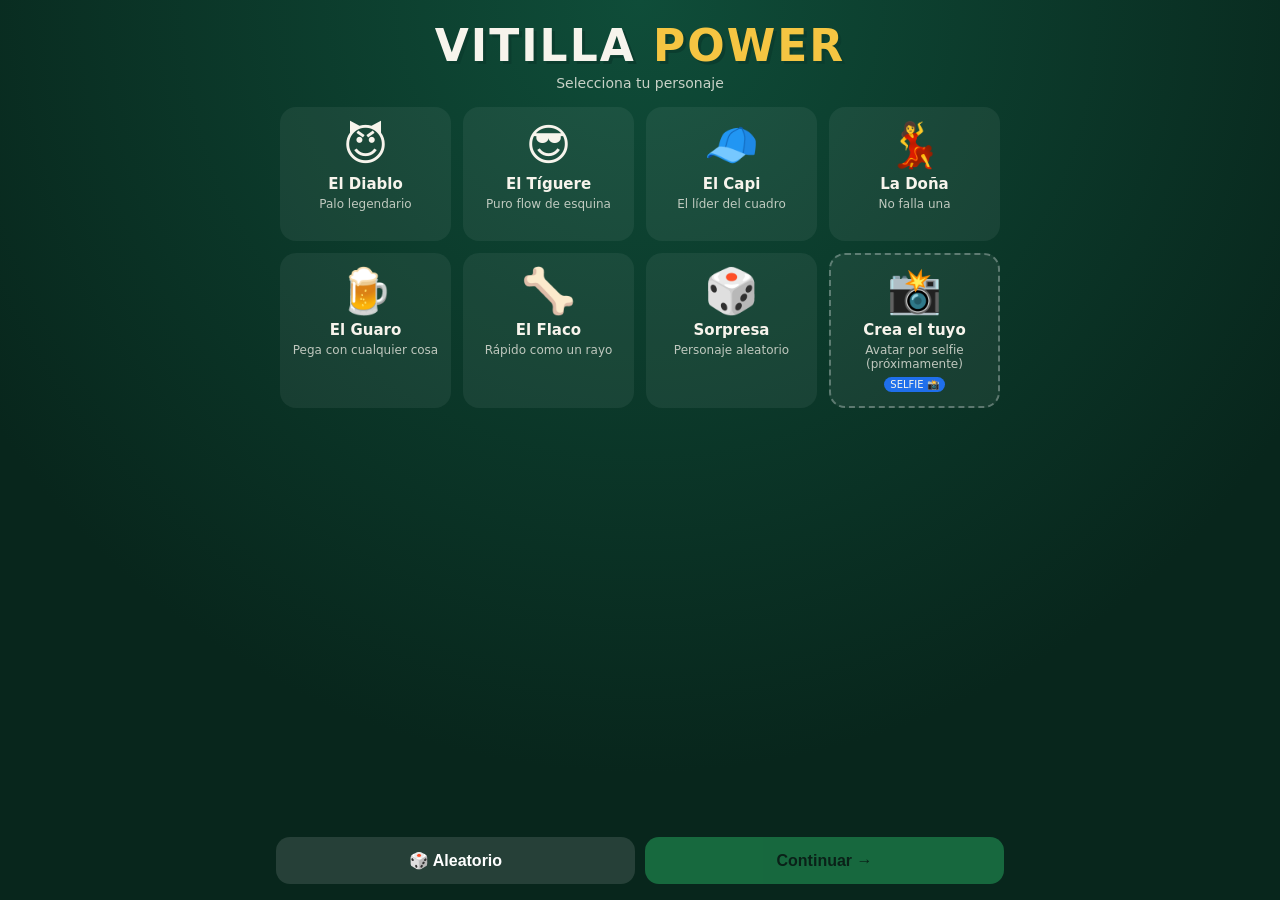
==== prototype/web/index.html @ c46f556e "feat: prototipo web jugable + investigación de la vitilla + personajes/campo - Prototipo web (Canvas" ====
<!DOCTYPE html>
<html lang="es">
<head>
  <meta charset="UTF-8" />
  <meta name="viewport" content="width=device-width, initial-scale=1.0, maximum-scale=1.0, user-scalable=no" />
  <meta name="apple-mobile-web-app-capable" content="yes" />
  <meta name="theme-color" content="#0b3d2e" />
  <title>Vitilla Power — Prototipo</title>
  <link rel="stylesheet" href="style.css" />
</head>
<body>
  <div id="app">

    <!-- PANTALLA: SELECCIÓN DE PERSONAJE -->
    <section id="screen-character" class="screen active">
      <header class="topbar">
        <h1>VITILLA <span>POWER</span></h1>
        <p class="tagline">Selecciona tu personaje</p>
      </header>
      <div id="character-grid" class="grid"></div>
      <div class="actions">
        <button id="btn-random" class="btn ghost">🎲 Aleatorio</button>
        <button id="btn-to-field" class="btn primary" disabled>Continuar →</button>
      </div>
    </section>

    <!-- PANTALLA: SELECCIÓN DE CAMPO -->
    <section id="screen-field" class="screen">
      <header class="topbar">
        <h1>Selecciona el campo</h1>
        <p class="tagline">Más escenarios en camino…</p>
      </header>
      <div id="field-grid" class="grid"></div>
      <div class="actions">
        <button id="btn-back-character" class="btn ghost">← Atrás</button>
        <button id="btn-to-game" class="btn primary" disabled>¡Jugar! ⚾</button>
      </div>
    </section>

    <!-- PANTALLA: JUEGO -->
    <section id="screen-game" class="screen">
      <div id="hud">
        <div class="hud-item"><span class="hud-label">Carreras</span><span id="hud-runs">0</span></div>
        <div class="hud-item"><span class="hud-label">Outs</span><span id="hud-outs">0</span></div>
        <div class="hud-item"><span class="hud-label">Gillas</span><span id="hud-gillas">0</span></div>
        <div class="hud-item power" id="hud-power"><span class="hud-label">Power-up</span><span id="hud-power-val">—</span></div>
      </div>
      <canvas id="game-canvas"></canvas>
      <div id="message" class="message"></div>
      <div class="game-controls">
        <button id="btn-swing" class="btn swing">¡BATEAR!</button>
      </div>
      <button id="btn-quit" class="btn ghost small">Salir</button>
    </section>

  </div>

  <script src="game.js"></script>
</body>
</html>
---- prototype/web/style.css ----
:root {
  --green-deep: #0b3d2e;
  --green: #15875a;
  --green-light: #2ecc71;
  --sand: #e8d5a8;
  --red: #e23b3b;
  --blue: #1f6feb;
  --gold: #f5c542;
  --ink: #0e1a14;
  --paper: #f7f4ec;
}

* { box-sizing: border-box; -webkit-tap-highlight-color: transparent; }

html, body {
  margin: 0;
  height: 100%;
  font-family: "Trebuchet MS", "Segoe UI", system-ui, sans-serif;
  background: radial-gradient(circle at 50% 0%, #0f4d39, #08261c 70%);
  color: var(--paper);
  overscroll-behavior: none;
}

#app { height: 100%; display: flex; flex-direction: column; }

.screen {
  display: none;
  flex: 1;
  flex-direction: column;
  padding: 16px;
  max-width: 760px;
  width: 100%;
  margin: 0 auto;
}
.screen.active { display: flex; }

/* Top bar / titles */
.topbar { text-align: center; margin-bottom: 12px; }
.topbar h1 {
  margin: 4px 0;
  font-size: clamp(26px, 7vw, 44px);
  letter-spacing: 2px;
  text-shadow: 3px 3px 0 var(--green-deep);
}
.topbar h1 span { color: var(--gold); }
.tagline { margin: 0; opacity: 0.8; font-size: 14px; }

/* Grids */
.grid {
  flex: 1;
  display: grid;
  grid-template-columns: repeat(auto-fill, minmax(140px, 1fr));
  gap: 12px;
  align-content: start;
  overflow-y: auto;
  padding: 4px;
}

.card {
  background: rgba(255,255,255,0.06);
  border: 2px solid transparent;
  border-radius: 16px;
  padding: 14px 10px;
  text-align: center;
  cursor: pointer;
  transition: transform .12s, border-color .12s, background .12s;
  user-select: none;
}
.card:active { transform: scale(0.96); }
.card.selected {
  border-color: var(--gold);
  background: rgba(245,197,66,0.14);
}
.card .emoji { font-size: 44px; line-height: 1; display: block; margin-bottom: 8px; }
.card .name { font-weight: bold; font-size: 15px; }
.card .desc { font-size: 12px; opacity: 0.75; margin-top: 4px; min-height: 28px; }
.card.create { border-style: dashed; border-color: rgba(255,255,255,0.3); }
.card .badge {
  display: inline-block; font-size: 10px; background: var(--blue);
  padding: 2px 6px; border-radius: 8px; margin-top: 6px;
}

/* Actions */
.actions { display: flex; gap: 10px; margin-top: 12px; }
.btn {
  flex: 1;
  border: none;
  border-radius: 14px;
  padding: 14px 16px;
  font-size: 16px;
  font-weight: bold;
  cursor: pointer;
  transition: transform .1s, opacity .1s, filter .1s;
  color: white;
}
.btn:active { transform: translateY(2px); }
.btn.primary { background: var(--green-light); color: var(--ink); }
.btn.ghost { background: rgba(255,255,255,0.12); }
.btn.primary:disabled { opacity: 0.4; cursor: not-allowed; }
.btn.small { flex: none; align-self: center; margin-top: 8px; padding: 8px 16px; font-size: 13px; }

/* Game screen */
#screen-game { padding: 8px; }
#hud {
  display: flex; gap: 8px; justify-content: space-between;
  margin-bottom: 8px;
}
.hud-item {
  flex: 1; background: rgba(0,0,0,0.3); border-radius: 10px;
  padding: 6px 4px; text-align: center;
}
.hud-label { display: block; font-size: 10px; text-transform: uppercase; opacity: 0.7; }
.hud-item span:last-child { font-size: 20px; font-weight: bold; }
.hud-item.power { background: rgba(245,197,66,0.18); }
.hud-item.power.active { animation: pulse 0.7s infinite alternate; }
@keyframes pulse { from { background: rgba(245,197,66,0.18);} to { background: rgba(245,197,66,0.5);} }

#game-canvas {
  width: 100%;
  flex: 1;
  background: linear-gradient(#bfe3ff 0%, #d9f0ff 45%, #6cbf6c 45%, #3f8f3f 100%);
  border-radius: 14px;
  display: block;
  touch-action: none;
}

.message {
  text-align: center;
  min-height: 30px;
  font-size: 22px;
  font-weight: bold;
  margin: 6px 0;
  text-shadow: 2px 2px 0 rgba(0,0,0,0.4);
  transition: opacity .2s;
}

.game-controls { display: flex; }
.btn.swing {
  background: var(--red);
  font-size: 22px;
  padding: 18px;
  letter-spacing: 1px;
}
.btn.swing:disabled { opacity: 0.5; }

/* small screens */
@media (max-width: 380px) {
  .grid { grid-template-columns: repeat(2, 1fr); }
}
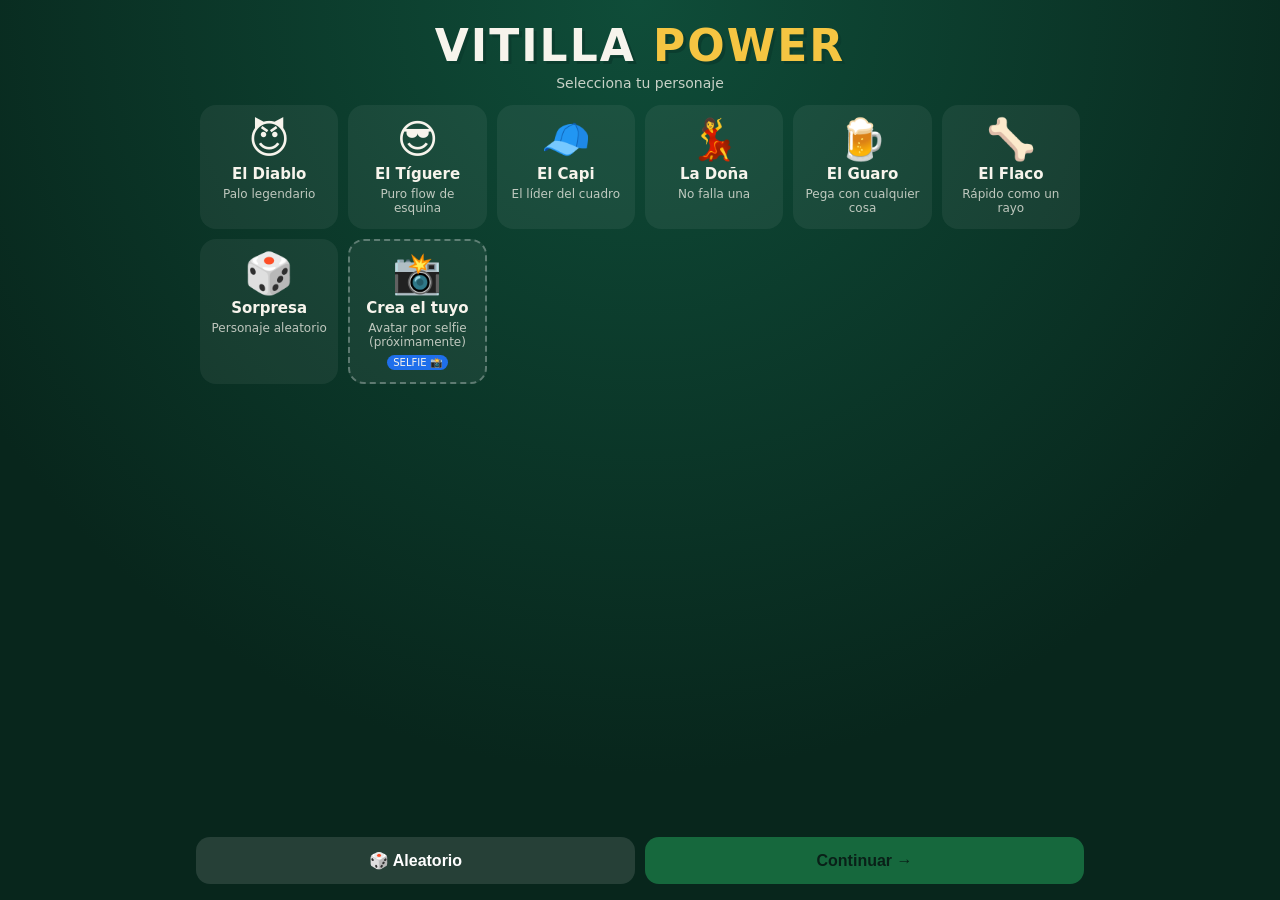
==== commit ad41f296: "feat(prototipo): física de la vitilla tipo frisbee (planeo, bank, giro, curva) Reemplaza el vuelo re" ====
--- a/prototype/web/index.html
+++ b/prototype/web/index.html
@@ -2,17 +2,159 @@
 <html lang="es">
 <head>
   <meta charset="UTF-8" />
-  <meta name="viewport" content="width=device-width, initial-scale=1.0, maximum-scale=1.0, user-scalable=no" />
+  <meta name="viewport" content="width=device-width, initial-scale=1.0, maximum-scale=1.0, user-scalable=no, viewport-fit=cover" />
   <meta name="apple-mobile-web-app-capable" content="yes" />
   <meta name="theme-color" content="#0b3d2e" />
-  <title>Vitilla Power — Prototipo</title>
-  <link rel="stylesheet" href="style.css" />
+  <title>Vitilla Power — Prototipo 3D</title>
+  <!-- ARCHIVO AUTOCONTENIDO (CSS + Three.js + JS incrustados). Solo ábrelo. -->
+  <style>
+:root {
+  --green-deep: #0b3d2e;
+  --green-light: #2ecc71;
+  --red: #e23b3b;
+  --blue: #1f6feb;
+  --gold: #f5c542;
+  --ink: #0e1a14;
+  --paper: #f7f4ec;
+}
+
+* { box-sizing: border-box; -webkit-tap-highlight-color: transparent; }
+
+html, body {
+  margin: 0;
+  height: 100%;
+  font-family: "Trebuchet MS", "Segoe UI", system-ui, sans-serif;
+  background: radial-gradient(circle at 50% 0%, #0f4d39, #08261c 70%);
+  color: var(--paper);
+  overscroll-behavior: none;
+}
+
+#app { position: fixed; inset: 0; display: flex; flex-direction: column; }
+
+.screen { display: none; flex: 1; min-height: 0; }
+.screen.active { display: flex; }
+
+/* ---- Pantallas de selección (scrollables, portrait/landscape) ---- */
+.screen.select {
+  flex-direction: column;
+  padding: 16px;
+  max-width: 920px;
+  width: 100%;
+  margin: 0 auto;
+  overflow: hidden;
+}
+.topbar { text-align: center; margin-bottom: 10px; }
+.topbar h1 {
+  margin: 4px 0;
+  font-size: clamp(24px, 6vw, 44px);
+  letter-spacing: 2px;
+  text-shadow: 3px 3px 0 var(--green-deep);
+}
+.topbar h1 span { color: var(--gold); }
+.tagline { margin: 0; opacity: 0.8; font-size: 14px; }
+
+.grid {
+  flex: 1;
+  min-height: 0;
+  display: grid;
+  grid-template-columns: repeat(auto-fill, minmax(130px, 1fr));
+  gap: 10px;
+  align-content: start;
+  overflow-y: auto;
+  padding: 4px;
+}
+.card {
+  background: rgba(255,255,255,0.06);
+  border: 2px solid transparent;
+  border-radius: 16px;
+  padding: 12px 8px;
+  text-align: center;
+  cursor: pointer;
+  transition: transform .12s, border-color .12s, background .12s;
+  user-select: none;
+}
+.card:active { transform: scale(0.96); }
+.card.selected { border-color: var(--gold); background: rgba(245,197,66,0.14); }
+.card .emoji { font-size: 40px; line-height: 1; display: block; margin-bottom: 6px; }
+.card .name { font-weight: bold; font-size: 15px; }
+.card .desc { font-size: 12px; opacity: 0.75; margin-top: 4px; min-height: 26px; }
+.card.create { border-style: dashed; border-color: rgba(255,255,255,0.3); }
+.card .badge {
+  display: inline-block; font-size: 10px; background: var(--blue);
+  padding: 2px 6px; border-radius: 8px; margin-top: 6px;
+}
+
+.actions { display: flex; gap: 10px; margin-top: 12px; }
+.btn {
+  flex: 1; border: none; border-radius: 14px; padding: 14px 16px;
+  font-size: 16px; font-weight: bold; cursor: pointer; color: white;
+  transition: transform .1s, opacity .1s;
+}
+.btn:active { transform: translateY(2px); }
+.btn.primary { background: var(--green-light); color: var(--ink); }
+.btn.ghost { background: rgba(255,255,255,0.12); }
+.btn.primary:disabled { opacity: 0.4; cursor: not-allowed; }
+
+/* ---- Pantalla de juego: canvas a pantalla completa + overlays ---- */
+#screen-game { position: relative; }
+#game-canvas { position: absolute; inset: 0; width: 100%; height: 100%; display: block; touch-action: none; }
+
+#hud {
+  position: absolute; top: 10px; left: 10px; right: 10px;
+  display: flex; gap: 8px; justify-content: center; pointer-events: none;
+}
+.hud-item {
+  background: rgba(0,0,0,0.45); border-radius: 10px; padding: 6px 12px;
+  text-align: center; min-width: 64px;
+}
+.hud-label { display: block; font-size: 10px; text-transform: uppercase; opacity: 0.75; }
+.hud-item span:last-child { font-size: 20px; font-weight: bold; }
+.hud-item.power { background: rgba(245,197,66,0.28); color: var(--ink); }
+.hud-item.power.active { animation: pulse 0.7s infinite alternate; }
+@keyframes pulse { from { filter: brightness(1);} to { filter: brightness(1.6);} }
+
+#message {
+  position: absolute; left: 0; right: 0; top: 22%;
+  text-align: center; font-size: clamp(22px, 6vw, 40px); font-weight: bold;
+  text-shadow: 2px 2px 0 rgba(0,0,0,0.5); pointer-events: none;
+  transition: opacity .2s;
+}
+
+#btn-swing {
+  position: absolute; bottom: 18px; left: 50%; transform: translateX(-50%);
+  background: var(--red); color: white; border: none; border-radius: 50px;
+  font-size: 24px; font-weight: bold; letter-spacing: 1px;
+  padding: 18px 48px; cursor: pointer; box-shadow: 0 6px 0 #9e2222;
+}
+#btn-swing:active { transform: translateX(-50%) translateY(4px); box-shadow: 0 2px 0 #9e2222; }
+#btn-swing:disabled { opacity: 0.5; }
+
+#btn-quit {
+  position: absolute; top: 10px; right: 10px;
+  background: rgba(0,0,0,0.45); color: var(--paper); border: none;
+  border-radius: 10px; padding: 8px 12px; font-size: 13px; cursor: pointer;
+  pointer-events: auto;
+}
+
+/* En landscape el botón se va a la derecha para no tapar el campo */
+@media (orientation: landscape) {
+  #btn-swing { left: auto; right: 24px; transform: none; bottom: 24px; }
+  #btn-swing:active { transform: translateY(4px); }
+}
+
+/* Aviso si WebGL/Three no carga */
+#webgl-error {
+  position: absolute; inset: 0; display: none; align-items: center; justify-content: center;
+  text-align: center; padding: 24px; background: rgba(0,0,0,0.8); font-size: 16px;
+}
+
+  </style>
 </head>
 <body>
   <div id="app">
 
-    <!-- PANTALLA: SELECCIÓN DE PERSONAJE -->
-    <section id="screen-character" class="screen active">
+    <!-- PANTALLA: PERSONAJE -->
+    <section id="screen-character" class="screen select active">
       <header class="topbar">
         <h1>VITILLA <span>POWER</span></h1>
         <p class="tagline">Selecciona tu personaje</p>
@@ -24,8 +166,8 @@
       </div>
     </section>
 
-    <!-- PANTALLA: SELECCIÓN DE CAMPO -->
-    <section id="screen-field" class="screen">
+    <!-- PANTALLA: CAMPO -->
+    <section id="screen-field" class="screen select">
       <header class="topbar">
         <h1>Selecciona el campo</h1>
         <p class="tagline">Más escenarios en camino…</p>
@@ -37,24 +179,559 @@
       </div>
     </section>
 
-    <!-- PANTALLA: JUEGO -->
+    <!-- PANTALLA: JUEGO 3D -->
     <section id="screen-game" class="screen">
+      <canvas id="game-canvas"></canvas>
       <div id="hud">
         <div class="hud-item"><span class="hud-label">Carreras</span><span id="hud-runs">0</span></div>
         <div class="hud-item"><span class="hud-label">Outs</span><span id="hud-outs">0</span></div>
         <div class="hud-item"><span class="hud-label">Gillas</span><span id="hud-gillas">0</span></div>
         <div class="hud-item power" id="hud-power"><span class="hud-label">Power-up</span><span id="hud-power-val">—</span></div>
       </div>
-      <canvas id="game-canvas"></canvas>
-      <div id="message" class="message"></div>
-      <div class="game-controls">
-        <button id="btn-swing" class="btn swing">¡BATEAR!</button>
-      </div>
-      <button id="btn-quit" class="btn ghost small">Salir</button>
+      <div id="message"></div>
+      <button id="btn-quit">Salir</button>
+      <button id="btn-swing">¡BATEAR!</button>
+      <div id="webgl-error"></div>
     </section>
 
   </div>
 
-  <script src="game.js"></script>
+  <script>
+console.warn('Scripts "build/three.js" and "build/three.min.js" are deprecated with r150+, and will be removed with r160. Please use ES Modules or alternatives: https://threejs.org/docs/index.html#manual/en/introduction/Installation'),
+/**
+ * @license
+ * Copyright 2010-2023 Three.js Authors
+ * SPDX-License-Identifier: MIT
+ */
+function(t,e){"object"==typeof exports&&"undefined"!=typeof module?e(exports):"function"==typeof define&&define.amd?define(["exports"],e):e((t="undefined"!=typeof globalThis?globalThis:t||self).THREE={})}(this,(function(t){"use strict";const e="160",n=1,i=2,r=3,s=0,a=1,o=100,l=204,c=205,h=0,u=1,d=2,p=0,m=1,f=2,g=3,_=4,v=5,x=6,y="attached",M="detached",S=300,b=301,T=302,E=303,w=304,A=306,R=1e3,C=1001,L=1002,P=1003,I=1004,U=1005,D=1006,N=1007,O=1008,F=1009,B=1012,z=1013,G=1014,H=1015,V=1016,k=1017,W=1018,X=1020,j=1023,q=1026,Y=1027,Z=1029,J=1031,K=1033,$=33776,Q=33777,tt=33778,et=33779,nt=35840,it=35841,rt=35842,st=35843,at=36196,ot=37492,lt=37496,ct=37808,ht=37809,ut=37810,dt=37811,pt=37812,mt=37813,ft=37814,gt=37815,_t=37816,vt=37817,xt=37818,yt=37819,Mt=37820,St=37821,bt=36492,Tt=36494,Et=36495,wt=36284,At=36285,Rt=36286,Ct=2300,Lt=2301,Pt=2302,It=2400,Ut=2401,Dt=2402,Nt=2500,Ot=2501,Ft=3e3,Bt=3001,zt="",Gt="srgb",Ht="srgb-linear",Vt="display-p3",kt="display-p3-linear",Wt="linear",Xt="srgb",jt="rec709",qt="p3",Yt=7680,Zt=35044,Jt="300 es",Kt=1035,$t=2e3,Qt=2001;class te{addEventListener(t,e){void 0===this._listeners&&(this._listeners={});const n=this._listeners;void 0===n[t]&&(n[t]=[]),-1===n[t].indexOf(e)&&n[t].push(e)}hasEventListener(t,e){if(void 0===this._listeners)return!1;const n=this._listeners;return void 0!==n[t]&&-1!==n[t].indexOf(e)}removeEventListener(t,e){if(void 0===this._listeners)return;const n=this._listeners[t];if(void 0!==n){const t=n.indexOf(e);-1!==t&&n.splice(t,1)}}dispatchEvent(t){if(void 0===this._listeners)return;const e=this._listeners[t.type];if(void 0!==e){t.target=this;const n=e.slice(0);for(let e=0,i=n.length;e<i;e++)n[e].call(this,t);t.target=null}}}const ee=["00","01","02","03","04","05","06","07","08","09","0a","0b","0c","0d","0e","0f","10","11","12","13","14","15","16","17","18","19","1a","1b","1c","1d","1e","1f","20","21","22","23","24","25","26","27","28","29","2a","2b","2c","2d","2e","2f","30","31","32","33","34","35","36","37","38","39","3a","3b","3c","3d","3e","3f","40","41","42","43","44","45","46","47","48","49","4a","4b","4c","4d","4e","4f","50","51","52","53","54","55","56","57","58","59","5a","5b","5c","5d","5e","5f","60","61","62","63","64","65","66","67","68","69","6a","6b","6c","6d","6e","6f","70","71","72","73","74","75","76","77","78","79","7a","7b","7c","7d","7e","7f","80","81","82","83","84","85","86","87","88","89","8a","8b","8c","8d","8e","8f","90","91","92","93","94","95","96","97","98","99","9a","9b","9c","9d","9e","9f","a0","a1","a2","a3","a4","a5","a6","a7","a8","a9","aa","ab","ac","ad","ae","af","b0","b1","b2","b3","b4","b5","b6","b7","b8","b9","ba","bb","bc","bd","be","bf","c0","c1","c2","c3","c4","c5","c6","c7","c8","c9","ca","cb","cc","cd","ce","cf","d0","d1","d2","d3","d4","d5","d6","d7","d8","d9","da","db","dc","dd","de","df","e0","e1","e2","e3","e4","e5","e6","e7","e8","e9","ea","eb","ec","ed","ee","ef","f0","f1","f2","f3","f4","f5","f6","f7","f8","f9","fa","fb","fc","fd","fe","ff"];let ne=1234567;const ie=Math.PI/180,re=180/Math.PI;function se(){const t=4294967295*Math.random()|0,e=4294967295*Math.random()|0,n=4294967295*Math.random()|0,i=4294967295*Math.random()|0;return(ee[255&t]+ee[t>>8&255]+ee[t>>16&255]+ee[t>>24&255]+"-"+ee[255&e]+ee[e>>8&255]+"-"+ee[e>>16&15|64]+ee[e>>24&255]+"-"+ee[63&n|128]+ee[n>>8&255]+"-"+ee[n>>16&255]+ee[n>>24&255]+ee[255&i]+ee[i>>8&255]+ee[i>>16&255]+ee[i>>24&255]).toLowerCase()}function ae(t,e,n){return Math.max(e,Math.min(n,t))}function oe(t,e){return(t%e+e)%e}function le(t,e,n){return(1-n)*t+n*e}function ce(t){return 0==(t&t-1)&&0!==t}function he(t){return Math.pow(2,Math.floor(Math.log(t)/Math.LN2))}function ue(t,e){switch(e.constructor){case Float32Array:return t;case Uint32Array:return t/4294967295;case Uint16Array:return t/65535;case Uint8Array:return t/255;case Int32Array:return Math.max(t/2147483647,-1);case Int16Array:return Math.max(t/32767,-1);case Int8Array:return Math.max(t/127,-1);default:throw new Error("Invalid component type.")}}function de(t,e){switch(e.constructor){case Float32Array:return t;case Uint32Array:return Math.round(4294967295*t);case Uint16Array:return Math.round(65535*t);case Uint8Array:return Math.round(255*t);case Int32Array:return Math.round(2147483647*t);case Int16Array:return Math.round(32767*t);case Int8Array:return Math.round(127*t);default:throw new Error("Invalid component type.")}}const pe={DEG2RAD:ie,RAD2DEG:re,generateUUID:se,clamp:ae,euclideanModulo:oe,mapLinear:function(t,e,n,i,r){return i+(t-e)*(r-i)/(n-e)},inverseLerp:function(t,e,n){return t!==e?(n-t)/(e-t):0},lerp:le,damp:function(t,e,n,i){return le(t,e,1-Math.exp(-n*i))},pingpong:function(t,e=1){return e-Math.abs(oe(t,2*e)-e)},smoothstep:function(t,e,n){return t<=e?0:t>=n?1:(t=(t-e)/(n-e))*t*(3-2*t)},smootherstep:function(t,e,n){return t<=e?0:t>=n?1:(t=(t-e)/(n-e))*t*t*(t*(6*t-15)+10)},randInt:function(t,e){return t+Math.floor(Math.random()*(e-t+1))},randFloat:function(t,e){return t+Math.random()*(e-t)},randFloatSpread:function(t){return t*(.5-Math.random())},seededRandom:function(t){void 0!==t&&(ne=t);let e=ne+=1831565813;return e=Math.imul(e^e>>>15,1|e),e^=e+Math.imul(e^e>>>7,61|e),((e^e>>>14)>>>0)/4294967296},degToRad:function(t){return t*ie},radToDeg:function(t){return t*re},isPowerOfTwo:ce,ceilPowerOfTwo:function(t){return Math.pow(2,Math.ceil(Math.log(t)/Math.LN2))},floorPowerOfTwo:he,setQuaternionFromProperEuler:function(t,e,n,i,r){const s=Math.cos,a=Math.sin,o=s(n/2),l=a(n/2),c=s((e+i)/2),h=a((e+i)/2),u=s((e-i)/2),d=a((e-i)/2),p=s((i-e)/2),m=a((i-e)/2);switch(r){case"XYX":t.set(o*h,l*u,l*d,o*c);break;case"YZY":t.set(l*d,o*h,l*u,o*c);break;case"ZXZ":t.set(l*u,l*d,o*h,o*c);break;case"XZX":t.set(o*h,l*m,l*p,o*c);break;case"YXY":t.set(l*p,o*h,l*m,o*c);break;case"ZYZ":t.set(l*m,l*p,o*h,o*c);break;default:console.warn("THREE.MathUtils: .setQuaternionFromProperEuler() encountered an unknown order: "+r)}},normalize:de,denormalize:ue};class me{constructor(t=0,e=0){me.prototype.isVector2=!0,this.x=t,this.y=e}get width(){return this.x}set width(t){this.x=t}get height(){return this.y}set height(t){this.y=t}set(t,e){return this.x=t,this.y=e,this}setScalar(t){return this.x=t,this.y=t,this}setX(t){return this.x=t,this}setY(t){return this.y=t,this}setComponent(t,e){switch(t){case 0:this.x=e;break;case 1:this.y=e;break;default:throw new Error("index is out of range: "+t)}return this}getComponent(t){switch(t){case 0:return this.x;case 1:return this.y;default:throw new Error("index is out of range: "+t)}}clone(){return new this.constructor(this.x,this.y)}copy(t){return this.x=t.x,this.y=t.y,this}add(t){return this.x+=t.x,this.y+=t.y,this}addScalar(t){return this.x+=t,this.y+=t,this}addVectors(t,e){return this.x=t.x+e.x,this.y=t.y+e.y,this}addScaledVector(t,e){return this.x+=t.x*e,this.y+=t.y*e,this}sub(t){return this.x-=t.x,this.y-=t.y,this}subScalar(t){return this.x-=t,this.y-=t,this}subVectors(t,e){return this.x=t.x-e.x,this.y=t.y-e.y,this}multiply(t){return this.x*=t.x,this.y*=t.y,this}multiplyScalar(t){return this.x*=t,this.y*=t,this}divide(t){return this.x/=t.x,this.y/=t.y,this}divideScalar(t){return this.multiplyScalar(1/t)}applyMatrix3(t){const e=this.x,n=this.y,i=t.elements;return this.x=i[0]*e+i[3]*n+i[6],this.y=i[1]*e+i[4]*n+i[7],this}min(t){return this.x=Math.min(this.x,t.x),this.y=Math.min(this.y,t.y),this}max(t){return this.x=Math.max(this.x,t.x),this.y=Math.max(this.y,t.y),this}clamp(t,e){return this.x=Math.max(t.x,Math.min(e.x,this.x)),this.y=Math.max(t.y,Math.min(e.y,this.y)),this}clampScalar(t,e){return this.x=Math.max(t,Math.min(e,this.x)),this.y=Math.max(t,Math.min(e,this.y)),this}clampLength(t,e){const n=this.length();return this.divideScalar(n||1).multiplyScalar(Math.max(t,Math.min(e,n)))}floor(){return this.x=Math.floor(this.x),this.y=Math.floor(this.y),this}ceil(){return this.x=Math.ceil(this.x),this.y=Math.ceil(this.y),this}round(){return this.x=Math.round(this.x),this.y=Math.round(this.y),this}roundToZero(){return this.x=Math.trunc(this.x),this.y=Math.trunc(this.y),this}negate(){return this.x=-this.x,this.y=-this.y,this}dot(t){return this.x*t.x+this.y*t.y}cross(t){return this.x*t.y-this.y*t.x}lengthSq(){return this.x*this.x+this.y*this.y}length(){return Math.sqrt(this.x*this.x+this.y*this.y)}manhattanLength(){return Math.abs(this.x)+Math.abs(this.y)}normalize(){return this.divideScalar(this.length()||1)}angle(){return Math.atan2(-this.y,-this.x)+Math.PI}angleTo(t){const e=Math.sqrt(this.lengthSq()*t.lengthSq());if(0===e)return Math.PI/2;const n=this.dot(t)/e;return Math.acos(ae(n,-1,1))}distanceTo(t){return Math.sqrt(this.distanceToSquared(t))}distanceToSquared(t){const e=this.x-t.x,n=this.y-t.y;return e*e+n*n}manhattanDistanceTo(t){return Math.abs(this.x-t.x)+Math.abs(this.y-t.y)}setLength(t){return this.normalize().multiplyScalar(t)}lerp(t,e){return this.x+=(t.x-this.x)*e,this.y+=(t.y-this.y)*e,this}lerpVectors(t,e,n){return this.x=t.x+(e.x-t.x)*n,this.y=t.y+(e.y-t.y)*n,this}equals(t){return t.x===this.x&&t.y===this.y}fromArray(t,e=0){return this.x=t[e],this.y=t[e+1],this}toArray(t=[],e=0){return t[e]=this.x,t[e+1]=this.y,t}fromBufferAttribute(t,e){return this.x=t.getX(e),this.y=t.getY(e),this}rotateAround(t,e){const n=Math.cos(e),i=Math.sin(e),r=this.x-t.x,s=this.y-t.y;return this.x=r*n-s*i+t.x,this.y=r*i+s*n+t.y,this}random(){return this.x=Math.random(),this.y=Math.random(),this}*[Symbol.iterator](){yield this.x,yield this.y}}class fe{constructor(t,e,n,i,r,s,a,o,l){fe.prototype.isMatrix3=!0,this.elements=[1,0,0,0,1,0,0,0,1],void 0!==t&&this.set(t,e,n,i,r,s,a,o,l)}set(t,e,n,i,r,s,a,o,l){const c=this.elements;return c[0]=t,c[1]=i,c[2]=a,c[3]=e,c[4]=r,c[5]=o,c[6]=n,c[7]=s,c[8]=l,this}identity(){return this.set(1,0,0,0,1,0,0,0,1),this}copy(t){const e=this.elements,n=t.elements;return e[0]=n[0],e[1]=n[1],e[2]=n[2],e[3]=n[3],e[4]=n[4],e[5]=n[5],e[6]=n[6],e[7]=n[7],e[8]=n[8],this}extractBasis(t,e,n){return t.setFromMatrix3Column(this,0),e.setFromMatrix3Column(this,1),n.setFromMatrix3Column(this,2),this}setFromMatrix4(t){const e=t.elements;return this.set(e[0],e[4],e[8],e[1],e[5],e[9],e[2],e[6],e[10]),this}multiply(t){return this.multiplyMatrices(this,t)}premultiply(t){return this.multiplyMatrices(t,this)}multiplyMatrices(t,e){const n=t.elements,i=e.elements,r=this.elements,s=n[0],a=n[3],o=n[6],l=n[1],c=n[4],h=n[7],u=n[2],d=n[5],p=n[8],m=i[0],f=i[3],g=i[6],_=i[1],v=i[4],x=i[7],y=i[2],M=i[5],S=i[8];return r[0]=s*m+a*_+o*y,r[3]=s*f+a*v+o*M,r[6]=s*g+a*x+o*S,r[1]=l*m+c*_+h*y,r[4]=l*f+c*v+h*M,r[7]=l*g+c*x+h*S,r[2]=u*m+d*_+p*y,r[5]=u*f+d*v+p*M,r[8]=u*g+d*x+p*S,this}multiplyScalar(t){const e=this.elements;return e[0]*=t,e[3]*=t,e[6]*=t,e[1]*=t,e[4]*=t,e[7]*=t,e[2]*=t,e[5]*=t,e[8]*=t,this}determinant(){const t=this.elements,e=t[0],n=t[1],i=t[2],r=t[3],s=t[4],a=t[5],o=t[6],l=t[7],c=t[8];return e*s*c-e*a*l-n*r*c+n*a*o+i*r*l-i*s*o}invert(){const t=this.elements,e=t[0],n=t[1],i=t[2],r=t[3],s=t[4],a=t[5],o=t[6],l=t[7],c=t[8],h=c*s-a*l,u=a*o-c*r,d=l*r-s*o,p=e*h+n*u+i*d;if(0===p)return this.set(0,0,0,0,0,0,0,0,0);const m=1/p;return t[0]=h*m,t[1]=(i*l-c*n)*m,t[2]=(a*n-i*s)*m,t[3]=u*m,t[4]=(c*e-i*o)*m,t[5]=(i*r-a*e)*m,t[6]=d*m,t[7]=(n*o-l*e)*m,t[8]=(s*e-n*r)*m,this}transpose(){let t;const e=this.elements;return t=e[1],e[1]=e[3],e[3]=t,t=e[2],e[2]=e[6],e[6]=t,t=e[5],e[5]=e[7],e[7]=t,this}getNormalMatrix(t){return this.setFromMatrix4(t).invert().transpose()}transposeIntoArray(t){const e=this.elements;return t[0]=e[0],t[1]=e[3],t[2]=e[6],t[3]=e[1],t[4]=e[4],t[5]=e[7],t[6]=e[2],t[7]=e[5],t[8]=e[8],this}setUvTransform(t,e,n,i,r,s,a){const o=Math.cos(r),l=Math.sin(r);return this.set(n*o,n*l,-n*(o*s+l*a)+s+t,-i*l,i*o,-i*(-l*s+o*a)+a+e,0,0,1),this}scale(t,e){return this.premultiply(ge.makeScale(t,e)),this}rotate(t){return this.premultiply(ge.makeRotation(-t)),this}translate(t,e){return this.premultiply(ge.makeTranslation(t,e)),this}makeTranslation(t,e){return t.isVector2?this.set(1,0,t.x,0,1,t.y,0,0,1):this.set(1,0,t,0,1,e,0,0,1),this}makeRotation(t){const e=Math.cos(t),n=Math.sin(t);return this.set(e,-n,0,n,e,0,0,0,1),this}makeScale(t,e){return this.set(t,0,0,0,e,0,0,0,1),this}equals(t){const e=this.elements,n=t.elements;for(let t=0;t<9;t++)if(e[t]!==n[t])return!1;return!0}fromArray(t,e=0){for(let n=0;n<9;n++)this.elements[n]=t[n+e];return this}toArray(t=[],e=0){const n=this.elements;return t[e]=n[0],t[e+1]=n[1],t[e+2]=n[2],t[e+3]=n[3],t[e+4]=n[4],t[e+5]=n[5],t[e+6]=n[6],t[e+7]=n[7],t[e+8]=n[8],t}clone(){return(new this.constructor).fromArray(this.elements)}}const ge=new fe;function _e(t){for(let e=t.length-1;e>=0;--e)if(t[e]>=65535)return!0;return!1}const ve={Int8Array:Int8Array,Uint8Array:Uint8Array,Uint8ClampedArray:Uint8ClampedArray,Int16Array:Int16Array,Uint16Array:Uint16Array,Int32Array:Int32Array,Uint32Array:Uint32Array,Float32Array:Float32Array,Float64Array:Float64Array};function xe(t,e){return new ve[t](e)}function ye(t){return document.createElementNS("http://www.w3.org/1999/xhtml",t)}function Me(){const t=ye("canvas");return t.style.display="block",t}const Se={};function be(t){t in Se||(Se[t]=!0,console.warn(t))}const Te=(new fe).set(.8224621,.177538,0,.0331941,.9668058,0,.0170827,.0723974,.9105199),Ee=(new fe).set(1.2249401,-.2249404,0,-.0420569,1.0420571,0,-.0196376,-.0786361,1.0982735),we={[Ht]:{transfer:Wt,primaries:jt,toReference:t=>t,fromReference:t=>t},[Gt]:{transfer:Xt,primaries:jt,toReference:t=>t.convertSRGBToLinear(),fromReference:t=>t.convertLinearToSRGB()},[kt]:{transfer:Wt,primaries:qt,toReference:t=>t.applyMatrix3(Ee),fromReference:t=>t.applyMatrix3(Te)},[Vt]:{transfer:Xt,primaries:qt,toReference:t=>t.convertSRGBToLinear().applyMatrix3(Ee),fromReference:t=>t.applyMatrix3(Te).convertLinearToSRGB()}},Ae=new Set([Ht,kt]),Re={enabled:!0,_workingColorSpace:Ht,get workingColorSpace(){return this._workingColorSpace},set workingColorSpace(t){if(!Ae.has(t))throw new Error(`Unsupported working color space, "${t}".`);this._workingColorSpace=t},convert:function(t,e,n){if(!1===this.enabled||e===n||!e||!n)return t;const i=we[e].toReference;return(0,we[n].fromReference)(i(t))},fromWorkingColorSpace:function(t,e){return this.convert(t,this._workingColorSpace,e)},toWorkingColorSpace:function(t,e){return this.convert(t,e,this._workingColorSpace)},getPrimaries:function(t){return we[t].primaries},getTransfer:function(t){return t===zt?Wt:we[t].transfer}};function Ce(t){return t<.04045?.0773993808*t:Math.pow(.9478672986*t+.0521327014,2.4)}function Le(t){return t<.0031308?12.92*t:1.055*Math.pow(t,.41666)-.055}let Pe;class Ie{static getDataURL(t){if(/^data:/i.test(t.src))return t.src;if("undefined"==typeof HTMLCanvasElement)return t.src;let e;if(t instanceof HTMLCanvasElement)e=t;else{void 0===Pe&&(Pe=ye("canvas")),Pe.width=t.width,Pe.height=t.height;const n=Pe.getContext("2d");t instanceof ImageData?n.putImageData(t,0,0):n.drawImage(t,0,0,t.width,t.height),e=Pe}return e.width>2048||e.height>2048?(console.warn("THREE.ImageUtils.getDataURL: Image converted to jpg for performance reasons",t),e.toDataURL("image/jpeg",.6)):e.toDataURL("image/png")}static sRGBToLinear(t){if("undefined"!=typeof HTMLImageElement&&t instanceof HTMLImageElement||"undefined"!=typeof HTMLCanvasElement&&t instanceof HTMLCanvasElement||"undefined"!=typeof ImageBitmap&&t instanceof ImageBitmap){const e=ye("canvas");e.width=t.width,e.height=t.height;const n=e.getContext("2d");n.drawImage(t,0,0,t.width,t.height);const i=n.getImageData(0,0,t.width,t.height),r=i.data;for(let t=0;t<r.length;t++)r[t]=255*Ce(r[t]/255);return n.putImageData(i,0,0),e}if(t.data){const e=t.data.slice(0);for(let t=0;t<e.length;t++)e instanceof Uint8Array||e instanceof Uint8ClampedArray?e[t]=Math.floor(255*Ce(e[t]/255)):e[t]=Ce(e[t]);return{data:e,width:t.width,height:t.height}}return console.warn("THREE.ImageUtils.sRGBToLinear(): Unsupported image type. No color space conversion applied."),t}}let Ue=0;class De{constructor(t=null){this.isSource=!0,Object.defineProperty(this,"id",{value:Ue++}),this.uuid=se(),this.data=t,this.version=0}set needsUpdate(t){!0===t&&this.version++}toJSON(t){const e=void 0===t||"string"==typeof t;if(!e&&void 0!==t.images[this.uuid])return t.images[this.uuid];const n={uuid:this.uuid,url:""},i=this.data;if(null!==i){let t;if(Array.isArray(i)){t=[];for(let e=0,n=i.length;e<n;e++)i[e].isDataTexture?t.push(Ne(i[e].image)):t.push(Ne(i[e]))}else t=Ne(i);n.url=t}return e||(t.images[this.uuid]=n),n}}function Ne(t){return"undefined"!=typeof HTMLImageElement&&t instanceof HTMLImageElement||"undefined"!=typeof HTMLCanvasElement&&t instanceof HTMLCanvasElement||"undefined"!=typeof ImageBitmap&&t instanceof ImageBitmap?Ie.getDataURL(t):t.data?{data:Array.from(t.data),width:t.width,height:t.height,type:t.data.constructor.name}:(console.warn("THREE.Texture: Unable to serialize Texture."),{})}let Oe=0;class Fe extends te{constructor(t=Fe.DEFAULT_IMAGE,e=Fe.DEFAULT_MAPPING,n=1001,i=1001,r=1006,s=1008,a=1023,o=1009,l=Fe.DEFAULT_ANISOTROPY,c=""){super(),this.isTexture=!0,Object.defineProperty(this,"id",{value:Oe++}),this.uuid=se(),this.name="",this.source=new De(t),this.mipmaps=[],this.mapping=e,this.channel=0,this.wrapS=n,this.wrapT=i,this.magFilter=r,this.minFilter=s,this.anisotropy=l,this.format=a,this.internalFormat=null,this.type=o,this.offset=new me(0,0),this.repeat=new me(1,1),this.center=new me(0,0),this.rotation=0,this.matrixAutoUpdate=!0,this.matrix=new fe,this.generateMipmaps=!0,this.premultiplyAlpha=!1,this.flipY=!0,this.unpackAlignment=4,"string"==typeof c?this.colorSpace=c:(be("THREE.Texture: Property .encoding has been replaced by .colorSpace."),this.colorSpace=c===Bt?Gt:zt),this.userData={},this.version=0,this.onUpdate=null,this.isRenderTargetTexture=!1,this.needsPMREMUpdate=!1}get image(){return this.source.data}set image(t=null){this.source.data=t}updateMatrix(){this.matrix.setUvTransform(this.offset.x,this.offset.y,this.repeat.x,this.repeat.y,this.rotation,this.center.x,this.center.y)}clone(){return(new this.constructor).copy(this)}copy(t){return this.name=t.name,this.source=t.source,this.mipmaps=t.mipmaps.slice(0),this.mapping=t.mapping,this.channel=t.channel,this.wrapS=t.wrapS,this.wrapT=t.wrapT,this.magFilter=t.magFilter,this.minFilter=t.minFilter,this.anisotropy=t.anisotropy,this.format=t.format,this.internalFormat=t.internalFormat,this.type=t.type,this.offset.copy(t.offset),this.repeat.copy(t.repeat),this.center.copy(t.center),this.rotation=t.rotation,this.matrixAutoUpdate=t.matrixAutoUpdate,this.matrix.copy(t.matrix),this.generateMipmaps=t.generateMipmaps,this.premultiplyAlpha=t.premultiplyAlpha,this.flipY=t.flipY,this.unpackAlignment=t.unpackAlignment,this.colorSpace=t.colorSpace,this.userData=JSON.parse(JSON.stringify(t.userData)),this.needsUpdate=!0,this}toJSON(t){const e=void 0===t||"string"==typeof t;if(!e&&void 0!==t.textures[this.uuid])return t.textures[this.uuid];const n={metadata:{version:4.6,type:"Texture",generator:"Texture.toJSON"},uuid:this.uuid,name:this.name,image:this.source.toJSON(t).uuid,mapping:this.mapping,channel:this.channel,repeat:[this.repeat.x,this.repeat.y],offset:[this.offset.x,this.offset.y],center:[this.center.x,this.center.y],rotation:this.rotation,wrap:[this.wrapS,this.wrapT],format:this.format,internalFormat:this.internalFormat,type:this.type,colorSpace:this.colorSpace,minFilter:this.minFilter,magFilter:this.magFilter,anisotropy:this.anisotropy,flipY:this.flipY,generateMipmaps:this.generateMipmaps,premultiplyAlpha:this.premultiplyAlpha,unpackAlignment:this.unpackAlignment};return Object.keys(this.userData).length>0&&(n.userData=this.userData),e||(t.textures[this.uuid]=n),n}dispose(){this.dispatchEvent({type:"dispose"})}transformUv(t){if(this.mapping!==S)return t;if(t.applyMatrix3(this.matrix),t.x<0||t.x>1)switch(this.wrapS){case R:t.x=t.x-Math.floor(t.x);break;case C:t.x=t.x<0?0:1;break;case L:1===Math.abs(Math.floor(t.x)%2)?t.x=Math.ceil(t.x)-t.x:t.x=t.x-Math.floor(t.x)}if(t.y<0||t.y>1)switch(this.wrapT){case R:t.y=t.y-Math.floor(t.y);break;case C:t.y=t.y<0?0:1;break;case L:1===Math.abs(Math.floor(t.y)%2)?t.y=Math.ceil(t.y)-t.y:t.y=t.y-Math.floor(t.y)}return this.flipY&&(t.y=1-t.y),t}set needsUpdate(t){!0===t&&(this.version++,this.source.needsUpdate=!0)}get encoding(){return be("THREE.Texture: Property .encoding has been replaced by .colorSpace."),this.colorSpace===Gt?Bt:Ft}set encoding(t){be("THREE.Texture: Property .encoding has been replaced by .colorSpace."),this.colorSpace=t===Bt?Gt:zt}}Fe.DEFAULT_IMAGE=null,Fe.DEFAULT_MAPPING=S,Fe.DEFAULT_ANISOTROPY=1;class Be{constructor(t=0,e=0,n=0,i=1){Be.prototype.isVector4=!0,this.x=t,this.y=e,this.z=n,this.w=i}get width(){return this.z}set width(t){this.z=t}get height(){return this.w}set height(t){this.w=t}set(t,e,n,i){return this.x=t,this.y=e,this.z=n,this.w=i,this}setScalar(t){return this.x=t,this.y=t,this.z=t,this.w=t,this}setX(t){return this.x=t,this}setY(t){return this.y=t,this}setZ(t){return this.z=t,this}setW(t){return this.w=t,this}setComponent(t,e){switch(t){case 0:this.x=e;break;case 1:this.y=e;break;case 2:this.z=e;break;case 3:this.w=e;break;default:throw new Error("index is out of range: "+t)}return this}getComponent(t){switch(t){case 0:return this.x;case 1:return this.y;case 2:return this.z;case 3:return this.w;default:throw new Error("index is out of range: "+t)}}clone(){return new this.constructor(this.x,this.y,this.z,this.w)}copy(t){return this.x=t.x,this.y=t.y,this.z=t.z,this.w=void 0!==t.w?t.w:1,this}add(t){return this.x+=t.x,this.y+=t.y,this.z+=t.z,this.w+=t.w,this}addScalar(t){return this.x+=t,this.y+=t,this.z+=t,this.w+=t,this}addVectors(t,e){return this.x=t.x+e.x,this.y=t.y+e.y,this.z=t.z+e.z,this.w=t.w+e.w,this}addScaledVector(t,e){return this.x+=t.x*e,this.y+=t.y*e,this.z+=t.z*e,this.w+=t.w*e,this}sub(t){return this.x-=t.x,this.y-=t.y,this.z-=t.z,this.w-=t.w,this}subScalar(t){return this.x-=t,this.y-=t,this.z-=t,this.w-=t,this}subVectors(t,e){return this.x=t.x-e.x,this.y=t.y-e.y,this.z=t.z-e.z,this.w=t.w-e.w,this}multiply(t){return this.x*=t.x,this.y*=t.y,this.z*=t.z,this.w*=t.w,this}multiplyScalar(t){return this.x*=t,this.y*=t,this.z*=t,this.w*=t,this}applyMatrix4(t){const e=this.x,n=this.y,i=this.z,r=this.w,s=t.elements;return this.x=s[0]*e+s[4]*n+s[8]*i+s[12]*r,this.y=s[1]*e+s[5]*n+s[9]*i+s[13]*r,this.z=s[2]*e+s[6]*n+s[10]*i+s[14]*r,this.w=s[3]*e+s[7]*n+s[11]*i+s[15]*r,this}divideScalar(t){return this.multiplyScalar(1/t)}setAxisAngleFromQuaternion(t){this.w=2*Math.acos(t.w);const e=Math.sqrt(1-t.w*t.w);return e<1e-4?(this.x=1,this.y=0,this.z=0):(this.x=t.x/e,this.y=t.y/e,this.z=t.z/e),this}setAxisAngleFromRotationMatrix(t){let e,n,i,r;const s=.01,a=.1,o=t.elements,l=o[0],c=o[4],h=o[8],u=o[1],d=o[5],p=o[9],m=o[2],f=o[6],g=o[10];if(Math.abs(c-u)<s&&Math.abs(h-m)<s&&Math.abs(p-f)<s){if(Math.abs(c+u)<a&&Math.abs(h+m)<a&&Math.abs(p+f)<a&&Math.abs(l+d+g-3)<a)return this.set(1,0,0,0),this;e=Math.PI;const t=(l+1)/2,o=(d+1)/2,_=(g+1)/2,v=(c+u)/4,x=(h+m)/4,y=(p+f)/4;return t>o&&t>_?t<s?(n=0,i=.707106781,r=.707106781):(n=Math.sqrt(t),i=v/n,r=x/n):o>_?o<s?(n=.707106781,i=0,r=.707106781):(i=Math.sqrt(o),n=v/i,r=y/i):_<s?(n=.707106781,i=.707106781,r=0):(r=Math.sqrt(_),n=x/r,i=y/r),this.set(n,i,r,e),this}let _=Math.sqrt((f-p)*(f-p)+(h-m)*(h-m)+(u-c)*(u-c));return Math.abs(_)<.001&&(_=1),this.x=(f-p)/_,this.y=(h-m)/_,this.z=(u-c)/_,this.w=Math.acos((l+d+g-1)/2),this}min(t){return this.x=Math.min(this.x,t.x),this.y=Math.min(this.y,t.y),this.z=Math.min(this.z,t.z),this.w=Math.min(this.w,t.w),this}max(t){return this.x=Math.max(this.x,t.x),this.y=Math.max(this.y,t.y),this.z=Math.max(this.z,t.z),this.w=Math.max(this.w,t.w),this}clamp(t,e){return this.x=Math.max(t.x,Math.min(e.x,this.x)),this.y=Math.max(t.y,Math.min(e.y,this.y)),this.z=Math.max(t.z,Math.min(e.z,this.z)),this.w=Math.max(t.w,Math.min(e.w,this.w)),this}clampScalar(t,e){return this.x=Math.max(t,Math.min(e,this.x)),this.y=Math.max(t,Math.min(e,this.y)),this.z=Math.max(t,Math.min(e,this.z)),this.w=Math.max(t,Math.min(e,this.w)),this}clampLength(t,e){const n=this.length();return this.divideScalar(n||1).multiplyScalar(Math.max(t,Math.min(e,n)))}floor(){return this.x=Math.floor(this.x),this.y=Math.floor(this.y),this.z=Math.floor(this.z),this.w=Math.floor(this.w),this}ceil(){return this.x=Math.ceil(this.x),this.y=Math.ceil(this.y),this.z=Math.ceil(this.z),this.w=Math.ceil(this.w),this}round(){return this.x=Math.round(this.x),this.y=Math.round(this.y),this.z=Math.round(this.z),this.w=Math.round(this.w),this}roundToZero(){return this.x=Math.trunc(this.x),this.y=Math.trunc(this.y),this.z=Math.trunc(this.z),this.w=Math.trunc(this.w),this}negate(){return this.x=-this.x,this.y=-this.y,this.z=-this.z,this.w=-this.w,this}dot(t){return this.x*t.x+this.y*t.y+this.z*t.z+this.w*t.w}lengthSq(){return this.x*this.x+this.y*this.y+this.z*this.z+this.w*this.w}length(){return Math.sqrt(this.x*this.x+this.y*this.y+this.z*this.z+this.w*this.w)}manhattanLength(){return Math.abs(this.x)+Math.abs(this.y)+Math.abs(this.z)+Math.abs(this.w)}normalize(){return this.divideScalar(this.length()||1)}setLength(t){return this.normalize().multiplyScalar(t)}lerp(t,e){return this.x+=(t.x-this.x)*e,this.y+=(t.y-this.y)*e,this.z+=(t.z-this.z)*e,this.w+=(t.w-this.w)*e,this}lerpVectors(t,e,n){return this.x=t.x+(e.x-t.x)*n,this.y=t.y+(e.y-t.y)*n,this.z=t.z+(e.z-t.z)*n,this.w=t.w+(e.w-t.w)*n,this}equals(t){return t.x===this.x&&t.y===this.y&&t.z===this.z&&t.w===this.w}fromArray(t,e=0){return this.x=t[e],this.y=t[e+1],this.z=t[e+2],this.w=t[e+3],this}toArray(t=[],e=0){return t[e]=this.x,t[e+1]=this.y,t[e+2]=this.z,t[e+3]=this.w,t}fromBufferAttribute(t,e){return this.x=t.getX(e),this.y=t.getY(e),this.z=t.getZ(e),this.w=t.getW(e),this}random(){return this.x=Math.random(),this.y=Math.random(),this.z=Math.random(),this.w=Math.random(),this}*[Symbol.iterator](){yield this.x,yield this.y,yield this.z,yield this.w}}class ze extends te{constructor(t=1,e=1,n={}){super(),this.isRenderTarget=!0,this.width=t,this.height=e,this.depth=1,this.scissor=new Be(0,0,t,e),this.scissorTest=!1,this.viewport=new Be(0,0,t,e);const i={width:t,height:e,depth:1};void 0!==n.encoding&&(be("THREE.WebGLRenderTarget: option.encoding has been replaced by option.colorSpace."),n.colorSpace=n.encoding===Bt?Gt:zt),n=Object.assign({generateMipmaps:!1,internalFormat:null,minFilter:D,depthBuffer:!0,stencilBuffer:!1,depthTexture:null,samples:0},n),this.texture=new Fe(i,n.mapping,n.wrapS,n.wrapT,n.magFilter,n.minFilter,n.format,n.type,n.anisotropy,n.colorSpace),this.texture.isRenderTargetTexture=!0,this.texture.flipY=!1,this.texture.generateMipmaps=n.generateMipmaps,this.texture.internalFormat=n.internalFormat,this.depthBuffer=n.depthBuffer,this.stencilBuffer=n.stencilBuffer,this.depthTexture=n.depthTexture,this.samples=n.samples}setSize(t,e,n=1){this.width===t&&this.height===e&&this.depth===n||(this.width=t,this.height=e,this.depth=n,this.texture.image.width=t,this.texture.image.height=e,this.texture.image.depth=n,this.dispose()),this.viewport.set(0,0,t,e),this.scissor.set(0,0,t,e)}clone(){return(new this.constructor).copy(this)}copy(t){this.width=t.width,this.height=t.height,this.depth=t.depth,this.scissor.copy(t.scissor),this.scissorTest=t.scissorTest,this.viewport.copy(t.viewport),this.texture=t.texture.clone(),this.texture.isRenderTargetTexture=!0;const e=Object.assign({},t.texture.image);return this.texture.source=new De(e),this.depthBuffer=t.depthBuffer,this.stencilBuffer=t.stencilBuffer,null!==t.depthTexture&&(this.depthTexture=t.depthTexture.clone()),this.samples=t.samples,this}dispose(){this.dispatchEvent({type:"dispose"})}}class Ge extends ze{constructor(t=1,e=1,n={}){super(t,e,n),this.isWebGLRenderTarget=!0}}class He extends Fe{constructor(t=null,e=1,n=1,i=1){super(null),this.isDataArrayTexture=!0,this.image={data:t,width:e,height:n,depth:i},this.magFilter=P,this.minFilter=P,this.wrapR=C,this.generateMipmaps=!1,this.flipY=!1,this.unpackAlignment=1}}class Ve extends Fe{constructor(t=null,e=1,n=1,i=1){super(null),this.isData3DTexture=!0,this.image={data:t,width:e,height:n,depth:i},this.magFilter=P,this.minFilter=P,this.wrapR=C,this.generateMipmaps=!1,this.flipY=!1,this.unpackAlignment=1}}class ke{constructor(t=0,e=0,n=0,i=1){this.isQuaternion=!0,this._x=t,this._y=e,this._z=n,this._w=i}static slerpFlat(t,e,n,i,r,s,a){let o=n[i+0],l=n[i+1],c=n[i+2],h=n[i+3];const u=r[s+0],d=r[s+1],p=r[s+2],m=r[s+3];if(0===a)return t[e+0]=o,t[e+1]=l,t[e+2]=c,void(t[e+3]=h);if(1===a)return t[e+0]=u,t[e+1]=d,t[e+2]=p,void(t[e+3]=m);if(h!==m||o!==u||l!==d||c!==p){let t=1-a;const e=o*u+l*d+c*p+h*m,n=e>=0?1:-1,i=1-e*e;if(i>Number.EPSILON){const r=Math.sqrt(i),s=Math.atan2(r,e*n);t=Math.sin(t*s)/r,a=Math.sin(a*s)/r}const r=a*n;if(o=o*t+u*r,l=l*t+d*r,c=c*t+p*r,h=h*t+m*r,t===1-a){const t=1/Math.sqrt(o*o+l*l+c*c+h*h);o*=t,l*=t,c*=t,h*=t}}t[e]=o,t[e+1]=l,t[e+2]=c,t[e+3]=h}static multiplyQuaternionsFlat(t,e,n,i,r,s){const a=n[i],o=n[i+1],l=n[i+2],c=n[i+3],h=r[s],u=r[s+1],d=r[s+2],p=r[s+3];return t[e]=a*p+c*h+o*d-l*u,t[e+1]=o*p+c*u+l*h-a*d,t[e+2]=l*p+c*d+a*u-o*h,t[e+3]=c*p-a*h-o*u-l*d,t}get x(){return this._x}set x(t){this._x=t,this._onChangeCallback()}get y(){return this._y}set y(t){this._y=t,this._onChangeCallback()}get z(){return this._z}set z(t){this._z=t,this._onChangeCallback()}get w(){return this._w}set w(t){this._w=t,this._onChangeCallback()}set(t,e,n,i){return this._x=t,this._y=e,this._z=n,this._w=i,this._onChangeCallback(),this}clone(){return new this.constructor(this._x,this._y,this._z,this._w)}copy(t){return this._x=t.x,this._y=t.y,this._z=t.z,this._w=t.w,this._onChangeCallback(),this}setFromEuler(t,e=!0){const n=t._x,i=t._y,r=t._z,s=t._order,a=Math.cos,o=Math.sin,l=a(n/2),c=a(i/2),h=a(r/2),u=o(n/2),d=o(i/2),p=o(r/2);switch(s){case"XYZ":this._x=u*c*h+l*d*p,this._y=l*d*h-u*c*p,this._z=l*c*p+u*d*h,this._w=l*c*h-u*d*p;break;case"YXZ":this._x=u*c*h+l*d*p,this._y=l*d*h-u*c*p,this._z=l*c*p-u*d*h,this._w=l*c*h+u*d*p;break;case"ZXY":this._x=u*c*h-l*d*p,this._y=l*d*h+u*c*p,this._z=l*c*p+u*d*h,this._w=l*c*h-u*d*p;break;case"ZYX":this._x=u*c*h-l*d*p,this._y=l*d*h+u*c*p,this._z=l*c*p-u*d*h,this._w=l*c*h+u*d*p;break;case"YZX":this._x=u*c*h+l*d*p,this._y=l*d*h+u*c*p,this._z=l*c*p-u*d*h,this._w=l*c*h-u*d*p;break;case"XZY":this._x=u*c*h-l*d*p,this._y=l*d*h-u*c*p,this._z=l*c*p+u*d*h,this._w=l*c*h+u*d*p;break;default:console.warn("THREE.Quaternion: .setFromEuler() encountered an unknown order: "+s)}return!0===e&&this._onChangeCallback(),this}setFromAxisAngle(t,e){const n=e/2,i=Math.sin(n);return this._x=t.x*i,this._y=t.y*i,this._z=t.z*i,this._w=Math.cos(n),this._onChangeCallback(),this}setFromRotationMatrix(t){const e=t.elements,n=e[0],i=e[4],r=e[8],s=e[1],a=e[5],o=e[9],l=e[2],c=e[6],h=e[10],u=n+a+h;if(u>0){const t=.5/Math.sqrt(u+1);this._w=.25/t,this._x=(c-o)*t,this._y=(r-l)*t,this._z=(s-i)*t}else if(n>a&&n>h){const t=2*Math.sqrt(1+n-a-h);this._w=(c-o)/t,this._x=.25*t,this._y=(i+s)/t,this._z=(r+l)/t}else if(a>h){const t=2*Math.sqrt(1+a-n-h);this._w=(r-l)/t,this._x=(i+s)/t,this._y=.25*t,this._z=(o+c)/t}else{const t=2*Math.sqrt(1+h-n-a);this._w=(s-i)/t,this._x=(r+l)/t,this._y=(o+c)/t,this._z=.25*t}return this._onChangeCallback(),this}setFromUnitVectors(t,e){let n=t.dot(e)+1;return n<Number.EPSILON?(n=0,Math.abs(t.x)>Math.abs(t.z)?(this._x=-t.y,this._y=t.x,this._z=0,this._w=n):(this._x=0,this._y=-t.z,this._z=t.y,this._w=n)):(this._x=t.y*e.z-t.z*e.y,this._y=t.z*e.x-t.x*e.z,this._z=t.x*e.y-t.y*e.x,this._w=n),this.normalize()}angleTo(t){return 2*Math.acos(Math.abs(ae(this.dot(t),-1,1)))}rotateTowards(t,e){const n=this.angleTo(t);if(0===n)return this;const i=Math.min(1,e/n);return this.slerp(t,i),this}identity(){return this.set(0,0,0,1)}invert(){return this.conjugate()}conjugate(){return this._x*=-1,this._y*=-1,this._z*=-1,this._onChangeCallback(),this}dot(t){return this._x*t._x+this._y*t._y+this._z*t._z+this._w*t._w}lengthSq(){return this._x*this._x+this._y*this._y+this._z*this._z+this._w*this._w}length(){return Math.sqrt(this._x*this._x+this._y*this._y+this._z*this._z+this._w*this._w)}normalize(){let t=this.length();return 0===t?(this._x=0,this._y=0,this._z=0,this._w=1):(t=1/t,this._x=this._x*t,this._y=this._y*t,this._z=this._z*t,this._w=this._w*t),this._onChangeCallback(),this}multiply(t){return this.multiplyQuaternions(this,t)}premultiply(t){return this.multiplyQuaternions(t,this)}multiplyQuaternions(t,e){const n=t._x,i=t._y,r=t._z,s=t._w,a=e._x,o=e._y,l=e._z,c=e._w;return this._x=n*c+s*a+i*l-r*o,this._y=i*c+s*o+r*a-n*l,this._z=r*c+s*l+n*o-i*a,this._w=s*c-n*a-i*o-r*l,this._onChangeCallback(),this}slerp(t,e){if(0===e)return this;if(1===e)return this.copy(t);const n=this._x,i=this._y,r=this._z,s=this._w;let a=s*t._w+n*t._x+i*t._y+r*t._z;if(a<0?(this._w=-t._w,this._x=-t._x,this._y=-t._y,this._z=-t._z,a=-a):this.copy(t),a>=1)return this._w=s,this._x=n,this._y=i,this._z=r,this;const o=1-a*a;if(o<=Number.EPSILON){const t=1-e;return this._w=t*s+e*this._w,this._x=t*n+e*this._x,this._y=t*i+e*this._y,this._z=t*r+e*this._z,this.normalize(),this}const l=Math.sqrt(o),c=Math.atan2(l,a),h=Math.sin((1-e)*c)/l,u=Math.sin(e*c)/l;return this._w=s*h+this._w*u,this._x=n*h+this._x*u,this._y=i*h+this._y*u,this._z=r*h+this._z*u,this._onChangeCallback(),this}slerpQuaternions(t,e,n){return this.copy(t).slerp(e,n)}random(){const t=Math.random(),e=Math.sqrt(1-t),n=Math.sqrt(t),i=2*Math.PI*Math.random(),r=2*Math.PI*Math.random();return this.set(e*Math.cos(i),n*Math.sin(r),n*Math.cos(r),e*Math.sin(i))}equals(t){return t._x===this._x&&t._y===this._y&&t._z===this._z&&t._w===this._w}fromArray(t,e=0){return this._x=t[e],this._y=t[e+1],this._z=t[e+2],this._w=t[e+3],this._onChangeCallback(),this}toArray(t=[],e=0){return t[e]=this._x,t[e+1]=this._y,t[e+2]=this._z,t[e+3]=this._w,t}fromBufferAttribute(t,e){return this._x=t.getX(e),this._y=t.getY(e),this._z=t.getZ(e),this._w=t.getW(e),this._onChangeCallback(),this}toJSON(){return this.toArray()}_onChange(t){return this._onChangeCallback=t,this}_onChangeCallback(){}*[Symbol.iterator](){yield this._x,yield this._y,yield this._z,yield this._w}}class We{constructor(t=0,e=0,n=0){We.prototype.isVector3=!0,this.x=t,this.y=e,this.z=n}set(t,e,n){return void 0===n&&(n=this.z),this.x=t,this.y=e,this.z=n,this}setScalar(t){return this.x=t,this.y=t,this.z=t,this}setX(t){return this.x=t,this}setY(t){return this.y=t,this}setZ(t){return this.z=t,this}setComponent(t,e){switch(t){case 0:this.x=e;break;case 1:this.y=e;break;case 2:this.z=e;break;default:throw new Error("index is out of range: "+t)}return this}getComponent(t){switch(t){case 0:return this.x;case 1:return this.y;case 2:return this.z;default:throw new Error("index is out of range: "+t)}}clone(){return new this.constructor(this.x,this.y,this.z)}copy(t){return this.x=t.x,this.y=t.y,this.z=t.z,this}add(t){return this.x+=t.x,this.y+=t.y,this.z+=t.z,this}addScalar(t){return this.x+=t,this.y+=t,this.z+=t,this}addVectors(t,e){return this.x=t.x+e.x,this.y=t.y+e.y,this.z=t.z+e.z,this}addScaledVector(t,e){return this.x+=t.x*e,this.y+=t.y*e,this.z+=t.z*e,this}sub(t){return this.x-=t.x,this.y-=t.y,this.z-=t.z,this}subScalar(t){return this.x-=t,this.y-=t,this.z-=t,this}subVectors(t,e){return this.x=t.x-e.x,this.y=t.y-e.y,this.z=t.z-e.z,this}multiply(t){return this.x*=t.x,this.y*=t.y,this.z*=t.z,this}multiplyScalar(t){return this.x*=t,this.y*=t,this.z*=t,this}multiplyVectors(t,e){return this.x=t.x*e.x,this.y=t.y*e.y,this.z=t.z*e.z,this}applyEuler(t){return this.applyQuaternion(je.setFromEuler(t))}applyAxisAngle(t,e){return this.applyQuaternion(je.setFromAxisAngle(t,e))}applyMatrix3(t){const e=this.x,n=this.y,i=this.z,r=t.elements;return this.x=r[0]*e+r[3]*n+r[6]*i,this.y=r[1]*e+r[4]*n+r[7]*i,this.z=r[2]*e+r[5]*n+r[8]*i,this}applyNormalMatrix(t){return this.applyMatrix3(t).normalize()}applyMatrix4(t){const e=this.x,n=this.y,i=this.z,r=t.elements,s=1/(r[3]*e+r[7]*n+r[11]*i+r[15]);return this.x=(r[0]*e+r[4]*n+r[8]*i+r[12])*s,this.y=(r[1]*e+r[5]*n+r[9]*i+r[13])*s,this.z=(r[2]*e+r[6]*n+r[10]*i+r[14])*s,this}applyQuaternion(t){const e=this.x,n=this.y,i=this.z,r=t.x,s=t.y,a=t.z,o=t.w,l=2*(s*i-a*n),c=2*(a*e-r*i),h=2*(r*n-s*e);return this.x=e+o*l+s*h-a*c,this.y=n+o*c+a*l-r*h,this.z=i+o*h+r*c-s*l,this}project(t){return this.applyMatrix4(t.matrixWorldInverse).applyMatrix4(t.projectionMatrix)}unproject(t){return this.applyMatrix4(t.projectionMatrixInverse).applyMatrix4(t.matrixWorld)}transformDirection(t){const e=this.x,n=this.y,i=this.z,r=t.elements;return this.x=r[0]*e+r[4]*n+r[8]*i,this.y=r[1]*e+r[5]*n+r[9]*i,this.z=r[2]*e+r[6]*n+r[10]*i,this.normalize()}divide(t){return this.x/=t.x,this.y/=t.y,this.z/=t.z,this}divideScalar(t){return this.multiplyScalar(1/t)}min(t){return this.x=Math.min(this.x,t.x),this.y=Math.min(this.y,t.y),this.z=Math.min(this.z,t.z),this}max(t){return this.x=Math.max(this.x,t.x),this.y=Math.max(this.y,t.y),this.z=Math.max(this.z,t.z),this}clamp(t,e){return this.x=Math.max(t.x,Math.min(e.x,this.x)),this.y=Math.max(t.y,Math.min(e.y,this.y)),this.z=Math.max(t.z,Math.min(e.z,this.z)),this}clampScalar(t,e){return this.x=Math.max(t,Math.min(e,this.x)),this.y=Math.max(t,Math.min(e,this.y)),this.z=Math.max(t,Math.min(e,this.z)),this}clampLength(t,e){const n=this.length();return this.divideScalar(n||1).multiplyScalar(Math.max(t,Math.min(e,n)))}floor(){return this.x=Math.floor(this.x),this.y=Math.floor(this.y),this.z=Math.floor(this.z),this}ceil(){return this.x=Math.ceil(this.x),this.y=Math.ceil(this.y),this.z=Math.ceil(this.z),this}round(){return this.x=Math.round(this.x),this.y=Math.round(this.y),this.z=Math.round(this.z),this}roundToZero(){return this.x=Math.trunc(this.x),this.y=Math.trunc(this.y),this.z=Math.trunc(this.z),this}negate(){return this.x=-this.x,this.y=-this.y,this.z=-this.z,this}dot(t){return this.x*t.x+this.y*t.y+this.z*t.z}lengthSq(){return this.x*this.x+this.y*this.y+this.z*this.z}length(){return Math.sqrt(this.x*this.x+this.y*this.y+this.z*this.z)}manhattanLength(){return Math.abs(this.x)+Math.abs(this.y)+Math.abs(this.z)}normalize(){return this.divideScalar(this.length()||1)}setLength(t){return this.normalize().multiplyScalar(t)}lerp(t,e){return this.x+=(t.x-this.x)*e,this.y+=(t.y-this.y)*e,this.z+=(t.z-this.z)*e,this}lerpVectors(t,e,n){return this.x=t.x+(e.x-t.x)*n,this.y=t.y+(e.y-t.y)*n,this.z=t.z+(e.z-t.z)*n,this}cross(t){return this.crossVectors(this,t)}crossVectors(t,e){const n=t.x,i=t.y,r=t.z,s=e.x,a=e.y,o=e.z;return this.x=i*o-r*a,this.y=r*s-n*o,this.z=n*a-i*s,this}projectOnVector(t){const e=t.lengthSq();if(0===e)return this.set(0,0,0);const n=t.dot(this)/e;return this.copy(t).multiplyScalar(n)}projectOnPlane(t){return Xe.copy(this).projectOnVector(t),this.sub(Xe)}reflect(t){return this.sub(Xe.copy(t).multiplyScalar(2*this.dot(t)))}angleTo(t){const e=Math.sqrt(this.lengthSq()*t.lengthSq());if(0===e)return Math.PI/2;const n=this.dot(t)/e;return Math.acos(ae(n,-1,1))}distanceTo(t){return Math.sqrt(this.distanceToSquared(t))}distanceToSquared(t){const e=this.x-t.x,n=this.y-t.y,i=this.z-t.z;return e*e+n*n+i*i}manhattanDistanceTo(t){return Math.abs(this.x-t.x)+Math.abs(this.y-t.y)+Math.abs(this.z-t.z)}setFromSpherical(t){return this.setFromSphericalCoords(t.radius,t.phi,t.theta)}setFromSphericalCoords(t,e,n){const i=Math.sin(e)*t;return this.x=i*Math.sin(n),this.y=Math.cos(e)*t,this.z=i*Math.cos(n),this}setFromCylindrical(t){return this.setFromCylindricalCoords(t.radius,t.theta,t.y)}setFromCylindricalCoords(t,e,n){return this.x=t*Math.sin(e),this.y=n,this.z=t*Math.cos(e),this}setFromMatrixPosition(t){const e=t.elements;return this.x=e[12],this.y=e[13],this.z=e[14],this}setFromMatrixScale(t){const e=this.setFromMatrixColumn(t,0).length(),n=this.setFromMatrixColumn(t,1).length(),i=this.setFromMatrixColumn(t,2).length();return this.x=e,this.y=n,this.z=i,this}setFromMatrixColumn(t,e){return this.fromArray(t.elements,4*e)}setFromMatrix3Column(t,e){return this.fromArray(t.elements,3*e)}setFromEuler(t){return this.x=t._x,this.y=t._y,this.z=t._z,this}setFromColor(t){return this.x=t.r,this.y=t.g,this.z=t.b,this}equals(t){return t.x===this.x&&t.y===this.y&&t.z===this.z}fromArray(t,e=0){return this.x=t[e],this.y=t[e+1],this.z=t[e+2],this}toArray(t=[],e=0){return t[e]=this.x,t[e+1]=this.y,t[e+2]=this.z,t}fromBufferAttribute(t,e){return this.x=t.getX(e),this.y=t.getY(e),this.z=t.getZ(e),this}random(){return this.x=Math.random(),this.y=Math.random(),this.z=Math.random(),this}randomDirection(){const t=2*(Math.random()-.5),e=Math.random()*Math.PI*2,n=Math.sqrt(1-t**2);return this.x=n*Math.cos(e),this.y=n*Math.sin(e),this.z=t,this}*[Symbol.iterator](){yield this.x,yield this.y,yield this.z}}const Xe=new We,je=new ke;class qe{constructor(t=new We(1/0,1/0,1/0),e=new We(-1/0,-1/0,-1/0)){this.isBox3=!0,this.min=t,this.max=e}set(t,e){return this.min.copy(t),this.max.copy(e),this}setFromArray(t){this.makeEmpty();for(let e=0,n=t.length;e<n;e+=3)this.expandByPoint(Ze.fromArray(t,e));return this}setFromBufferAttribute(t){this.makeEmpty();for(let e=0,n=t.count;e<n;e++)this.expandByPoint(Ze.fromBufferAttribute(t,e));return this}setFromPoints(t){this.makeEmpty();for(let e=0,n=t.length;e<n;e++)this.expandByPoint(t[e]);return this}setFromCenterAndSize(t,e){const n=Ze.copy(e).multiplyScalar(.5);return this.min.copy(t).sub(n),this.max.copy(t).add(n),this}setFromObject(t,e=!1){return this.makeEmpty(),this.expandByObject(t,e)}clone(){return(new this.constructor).copy(this)}copy(t){return this.min.copy(t.min),this.max.copy(t.max),this}makeEmpty(){return this.min.x=this.min.y=this.min.z=1/0,this.max.x=this.max.y=this.max.z=-1/0,this}isEmpty(){return this.max.x<this.min.x||this.max.y<this.min.y||this.max.z<this.min.z}getCenter(t){return this.isEmpty()?t.set(0,0,0):t.addVectors(this.min,this.max).multiplyScalar(.5)}getSize(t){return this.isEmpty()?t.set(0,0,0):t.subVectors(this.max,this.min)}expandByPoint(t){return this.min.min(t),this.max.max(t),this}expandByVector(t){return this.min.sub(t),this.max.add(t),this}expandByScalar(t){return this.min.addScalar(-t),this.max.addScalar(t),this}expandByObject(t,e=!1){t.updateWorldMatrix(!1,!1);const n=t.geometry;if(void 0!==n){const i=n.getAttribute("position");if(!0===e&&void 0!==i&&!0!==t.isInstancedMesh)for(let e=0,n=i.count;e<n;e++)!0===t.isMesh?t.getVertexPosition(e,Ze):Ze.fromBufferAttribute(i,e),Ze.applyMatrix4(t.matrixWorld),this.expandByPoint(Ze);else void 0!==t.boundingBox?(null===t.boundingBox&&t.computeBoundingBox(),Je.copy(t.boundingBox)):(null===n.boundingBox&&n.computeBoundingBox(),Je.copy(n.boundingBox)),Je.applyMatrix4(t.matrixWorld),this.union(Je)}const i=t.children;for(let t=0,n=i.length;t<n;t++)this.expandByObject(i[t],e);return this}containsPoint(t){return!(t.x<this.min.x||t.x>this.max.x||t.y<this.min.y||t.y>this.max.y||t.z<this.min.z||t.z>this.max.z)}containsBox(t){return this.min.x<=t.min.x&&t.max.x<=this.max.x&&this.min.y<=t.min.y&&t.max.y<=this.max.y&&this.min.z<=t.min.z&&t.max.z<=this.max.z}getParameter(t,e){return e.set((t.x-this.min.x)/(this.max.x-this.min.x),(t.y-this.min.y)/(this.max.y-this.min.y),(t.z-this.min.z)/(this.max.z-this.min.z))}intersectsBox(t){return!(t.max.x<this.min.x||t.min.x>this.max.x||t.max.y<this.min.y||t.min.y>this.max.y||t.max.z<this.min.z||t.min.z>this.max.z)}intersectsSphere(t){return this.clampPoint(t.center,Ze),Ze.distanceToSquared(t.center)<=t.radius*t.radius}intersectsPlane(t){let e,n;return t.normal.x>0?(e=t.normal.x*this.min.x,n=t.normal.x*this.max.x):(e=t.normal.x*this.max.x,n=t.normal.x*this.min.x),t.normal.y>0?(e+=t.normal.y*this.min.y,n+=t.normal.y*this.max.y):(e+=t.normal.y*this.max.y,n+=t.normal.y*this.min.y),t.normal.z>0?(e+=t.normal.z*this.min.z,n+=t.normal.z*this.max.z):(e+=t.normal.z*this.max.z,n+=t.normal.z*this.min.z),e<=-t.constant&&n>=-t.constant}intersectsTriangle(t){if(this.isEmpty())return!1;this.getCenter(rn),sn.subVectors(this.max,rn),Ke.subVectors(t.a,rn),$e.subVectors(t.b,rn),Qe.subVectors(t.c,rn),tn.subVectors($e,Ke),en.subVectors(Qe,$e),nn.subVectors(Ke,Qe);let e=[0,-tn.z,tn.y,0,-en.z,en.y,0,-nn.z,nn.y,tn.z,0,-tn.x,en.z,0,-en.x,nn.z,0,-nn.x,-tn.y,tn.x,0,-en.y,en.x,0,-nn.y,nn.x,0];return!!ln(e,Ke,$e,Qe,sn)&&(e=[1,0,0,0,1,0,0,0,1],!!ln(e,Ke,$e,Qe,sn)&&(an.crossVectors(tn,en),e=[an.x,an.y,an.z],ln(e,Ke,$e,Qe,sn)))}clampPoint(t,e){return e.copy(t).clamp(this.min,this.max)}distanceToPoint(t){return this.clampPoint(t,Ze).distanceTo(t)}getBoundingSphere(t){return this.isEmpty()?t.makeEmpty():(this.getCenter(t.center),t.radius=.5*this.getSize(Ze).length()),t}intersect(t){return this.min.max(t.min),this.max.min(t.max),this.isEmpty()&&this.makeEmpty(),this}union(t){return this.min.min(t.min),this.max.max(t.max),this}applyMatrix4(t){return this.isEmpty()||(Ye[0].set(this.min.x,this.min.y,this.min.z).applyMatrix4(t),Ye[1].set(this.min.x,this.min.y,this.max.z).applyMatrix4(t),Ye[2].set(this.min.x,this.max.y,this.min.z).applyMatrix4(t),Ye[3].set(this.min.x,this.max.y,this.max.z).applyMatrix4(t),Ye[4].set(this.max.x,this.min.y,this.min.z).applyMatrix4(t),Ye[5].set(this.max.x,this.min.y,this.max.z).applyMatrix4(t),Ye[6].set(this.max.x,this.max.y,this.min.z).applyMatrix4(t),Ye[7].set(this.max.x,this.max.y,this.max.z).applyMatrix4(t),this.setFromPoints(Ye)),this}translate(t){return this.min.add(t),this.max.add(t),this}equals(t){return t.min.equals(this.min)&&t.max.equals(this.max)}}const Ye=[new We,new We,new We,new We,new We,new We,new We,new We],Ze=new We,Je=new qe,Ke=new We,$e=new We,Qe=new We,tn=new We,en=new We,nn=new We,rn=new We,sn=new We,an=new We,on=new We;function ln(t,e,n,i,r){for(let s=0,a=t.length-3;s<=a;s+=3){on.fromArray(t,s);const a=r.x*Math.abs(on.x)+r.y*Math.abs(on.y)+r.z*Math.abs(on.z),o=e.dot(on),l=n.dot(on),c=i.dot(on);if(Math.max(-Math.max(o,l,c),Math.min(o,l,c))>a)return!1}return!0}const cn=new qe,hn=new We,un=new We;class dn{constructor(t=new We,e=-1){this.isSphere=!0,this.center=t,this.radius=e}set(t,e){return this.center.copy(t),this.radius=e,this}setFromPoints(t,e){const n=this.center;void 0!==e?n.copy(e):cn.setFromPoints(t).getCenter(n);let i=0;for(let e=0,r=t.length;e<r;e++)i=Math.max(i,n.distanceToSquared(t[e]));return this.radius=Math.sqrt(i),this}copy(t){return this.center.copy(t.center),this.radius=t.radius,this}isEmpty(){return this.radius<0}makeEmpty(){return this.center.set(0,0,0),this.radius=-1,this}containsPoint(t){return t.distanceToSquared(this.center)<=this.radius*this.radius}distanceToPoint(t){return t.distanceTo(this.center)-this.radius}intersectsSphere(t){const e=this.radius+t.radius;return t.center.distanceToSquared(this.center)<=e*e}intersectsBox(t){return t.intersectsSphere(this)}intersectsPlane(t){return Math.abs(t.distanceToPoint(this.center))<=this.radius}clampPoint(t,e){const n=this.center.distanceToSquared(t);return e.copy(t),n>this.radius*this.radius&&(e.sub(this.center).normalize(),e.multiplyScalar(this.radius).add(this.center)),e}getBoundingBox(t){return this.isEmpty()?(t.makeEmpty(),t):(t.set(this.center,this.center),t.expandByScalar(this.radius),t)}applyMatrix4(t){return this.center.applyMatrix4(t),this.radius=this.radius*t.getMaxScaleOnAxis(),this}translate(t){return this.center.add(t),this}expandByPoint(t){if(this.isEmpty())return this.center.copy(t),this.radius=0,this;hn.subVectors(t,this.center);const e=hn.lengthSq();if(e>this.radius*this.radius){const t=Math.sqrt(e),n=.5*(t-this.radius);this.center.addScaledVector(hn,n/t),this.radius+=n}return this}union(t){return t.isEmpty()?this:this.isEmpty()?(this.copy(t),this):(!0===this.center.equals(t.center)?this.radius=Math.max(this.radius,t.radius):(un.subVectors(t.center,this.center).setLength(t.radius),this.expandByPoint(hn.copy(t.center).add(un)),this.expandByPoint(hn.copy(t.center).sub(un))),this)}equals(t){return t.center.equals(this.center)&&t.radius===this.radius}clone(){return(new this.constructor).copy(this)}}const pn=new We,mn=new We,fn=new We,gn=new We,_n=new We,vn=new We,xn=new We;class yn{constructor(t=new We,e=new We(0,0,-1)){this.origin=t,this.direction=e}set(t,e){return this.origin.copy(t),this.direction.copy(e),this}copy(t){return this.origin.copy(t.origin),this.direction.copy(t.direction),this}at(t,e){return e.copy(this.origin).addScaledVector(this.direction,t)}lookAt(t){return this.direction.copy(t).sub(this.origin).normalize(),this}recast(t){return this.origin.copy(this.at(t,pn)),this}closestPointToPoint(t,e){e.subVectors(t,this.origin);const n=e.dot(this.direction);return n<0?e.copy(this.origin):e.copy(this.origin).addScaledVector(this.direction,n)}distanceToPoint(t){return Math.sqrt(this.distanceSqToPoint(t))}distanceSqToPoint(t){const e=pn.subVectors(t,this.origin).dot(this.direction);return e<0?this.origin.distanceToSquared(t):(pn.copy(this.origin).addScaledVector(this.direction,e),pn.distanceToSquared(t))}distanceSqToSegment(t,e,n,i){mn.copy(t).add(e).multiplyScalar(.5),fn.copy(e).sub(t).normalize(),gn.copy(this.origin).sub(mn);const r=.5*t.distanceTo(e),s=-this.direction.dot(fn),a=gn.dot(this.direction),o=-gn.dot(fn),l=gn.lengthSq(),c=Math.abs(1-s*s);let h,u,d,p;if(c>0)if(h=s*o-a,u=s*a-o,p=r*c,h>=0)if(u>=-p)if(u<=p){const t=1/c;h*=t,u*=t,d=h*(h+s*u+2*a)+u*(s*h+u+2*o)+l}else u=r,h=Math.max(0,-(s*u+a)),d=-h*h+u*(u+2*o)+l;else u=-r,h=Math.max(0,-(s*u+a)),d=-h*h+u*(u+2*o)+l;else u<=-p?(h=Math.max(0,-(-s*r+a)),u=h>0?-r:Math.min(Math.max(-r,-o),r),d=-h*h+u*(u+2*o)+l):u<=p?(h=0,u=Math.min(Math.max(-r,-o),r),d=u*(u+2*o)+l):(h=Math.max(0,-(s*r+a)),u=h>0?r:Math.min(Math.max(-r,-o),r),d=-h*h+u*(u+2*o)+l);else u=s>0?-r:r,h=Math.max(0,-(s*u+a)),d=-h*h+u*(u+2*o)+l;return n&&n.copy(this.origin).addScaledVector(this.direction,h),i&&i.copy(mn).addScaledVector(fn,u),d}intersectSphere(t,e){pn.subVectors(t.center,this.origin);const n=pn.dot(this.direction),i=pn.dot(pn)-n*n,r=t.radius*t.radius;if(i>r)return null;const s=Math.sqrt(r-i),a=n-s,o=n+s;return o<0?null:a<0?this.at(o,e):this.at(a,e)}intersectsSphere(t){return this.distanceSqToPoint(t.center)<=t.radius*t.radius}distanceToPlane(t){const e=t.normal.dot(this.direction);if(0===e)return 0===t.distanceToPoint(this.origin)?0:null;const n=-(this.origin.dot(t.normal)+t.constant)/e;return n>=0?n:null}intersectPlane(t,e){const n=this.distanceToPlane(t);return null===n?null:this.at(n,e)}intersectsPlane(t){const e=t.distanceToPoint(this.origin);if(0===e)return!0;return t.normal.dot(this.direction)*e<0}intersectBox(t,e){let n,i,r,s,a,o;const l=1/this.direction.x,c=1/this.direction.y,h=1/this.direction.z,u=this.origin;return l>=0?(n=(t.min.x-u.x)*l,i=(t.max.x-u.x)*l):(n=(t.max.x-u.x)*l,i=(t.min.x-u.x)*l),c>=0?(r=(t.min.y-u.y)*c,s=(t.max.y-u.y)*c):(r=(t.max.y-u.y)*c,s=(t.min.y-u.y)*c),n>s||r>i?null:((r>n||isNaN(n))&&(n=r),(s<i||isNaN(i))&&(i=s),h>=0?(a=(t.min.z-u.z)*h,o=(t.max.z-u.z)*h):(a=(t.max.z-u.z)*h,o=(t.min.z-u.z)*h),n>o||a>i?null:((a>n||n!=n)&&(n=a),(o<i||i!=i)&&(i=o),i<0?null:this.at(n>=0?n:i,e)))}intersectsBox(t){return null!==this.intersectBox(t,pn)}intersectTriangle(t,e,n,i,r){_n.subVectors(e,t),vn.subVectors(n,t),xn.crossVectors(_n,vn);let s,a=this.direction.dot(xn);if(a>0){if(i)return null;s=1}else{if(!(a<0))return null;s=-1,a=-a}gn.subVectors(this.origin,t);const o=s*this.direction.dot(vn.crossVectors(gn,vn));if(o<0)return null;const l=s*this.direction.dot(_n.cross(gn));if(l<0)return null;if(o+l>a)return null;const c=-s*gn.dot(xn);return c<0?null:this.at(c/a,r)}applyMatrix4(t){return this.origin.applyMatrix4(t),this.direction.transformDirection(t),this}equals(t){return t.origin.equals(this.origin)&&t.direction.equals(this.direction)}clone(){return(new this.constructor).copy(this)}}class Mn{constructor(t,e,n,i,r,s,a,o,l,c,h,u,d,p,m,f){Mn.prototype.isMatrix4=!0,this.elements=[1,0,0,0,0,1,0,0,0,0,1,0,0,0,0,1],void 0!==t&&this.set(t,e,n,i,r,s,a,o,l,c,h,u,d,p,m,f)}set(t,e,n,i,r,s,a,o,l,c,h,u,d,p,m,f){const g=this.elements;return g[0]=t,g[4]=e,g[8]=n,g[12]=i,g[1]=r,g[5]=s,g[9]=a,g[13]=o,g[2]=l,g[6]=c,g[10]=h,g[14]=u,g[3]=d,g[7]=p,g[11]=m,g[15]=f,this}identity(){return this.set(1,0,0,0,0,1,0,0,0,0,1,0,0,0,0,1),this}clone(){return(new Mn).fromArray(this.elements)}copy(t){const e=this.elements,n=t.elements;return e[0]=n[0],e[1]=n[1],e[2]=n[2],e[3]=n[3],e[4]=n[4],e[5]=n[5],e[6]=n[6],e[7]=n[7],e[8]=n[8],e[9]=n[9],e[10]=n[10],e[11]=n[11],e[12]=n[12],e[13]=n[13],e[14]=n[14],e[15]=n[15],this}copyPosition(t){const e=this.elements,n=t.elements;return e[12]=n[12],e[13]=n[13],e[14]=n[14],this}setFromMatrix3(t){const e=t.elements;return this.set(e[0],e[3],e[6],0,e[1],e[4],e[7],0,e[2],e[5],e[8],0,0,0,0,1),this}extractBasis(t,e,n){return t.setFromMatrixColumn(this,0),e.setFromMatrixColumn(this,1),n.setFromMatrixColumn(this,2),this}makeBasis(t,e,n){return this.set(t.x,e.x,n.x,0,t.y,e.y,n.y,0,t.z,e.z,n.z,0,0,0,0,1),this}extractRotation(t){const e=this.elements,n=t.elements,i=1/Sn.setFromMatrixColumn(t,0).length(),r=1/Sn.setFromMatrixColumn(t,1).length(),s=1/Sn.setFromMatrixColumn(t,2).length();return e[0]=n[0]*i,e[1]=n[1]*i,e[2]=n[2]*i,e[3]=0,e[4]=n[4]*r,e[5]=n[5]*r,e[6]=n[6]*r,e[7]=0,e[8]=n[8]*s,e[9]=n[9]*s,e[10]=n[10]*s,e[11]=0,e[12]=0,e[13]=0,e[14]=0,e[15]=1,this}makeRotationFromEuler(t){const e=this.elements,n=t.x,i=t.y,r=t.z,s=Math.cos(n),a=Math.sin(n),o=Math.cos(i),l=Math.sin(i),c=Math.cos(r),h=Math.sin(r);if("XYZ"===t.order){const t=s*c,n=s*h,i=a*c,r=a*h;e[0]=o*c,e[4]=-o*h,e[8]=l,e[1]=n+i*l,e[5]=t-r*l,e[9]=-a*o,e[2]=r-t*l,e[6]=i+n*l,e[10]=s*o}else if("YXZ"===t.order){const t=o*c,n=o*h,i=l*c,r=l*h;e[0]=t+r*a,e[4]=i*a-n,e[8]=s*l,e[1]=s*h,e[5]=s*c,e[9]=-a,e[2]=n*a-i,e[6]=r+t*a,e[10]=s*o}else if("ZXY"===t.order){const t=o*c,n=o*h,i=l*c,r=l*h;e[0]=t-r*a,e[4]=-s*h,e[8]=i+n*a,e[1]=n+i*a,e[5]=s*c,e[9]=r-t*a,e[2]=-s*l,e[6]=a,e[10]=s*o}else if("ZYX"===t.order){const t=s*c,n=s*h,i=a*c,r=a*h;e[0]=o*c,e[4]=i*l-n,e[8]=t*l+r,e[1]=o*h,e[5]=r*l+t,e[9]=n*l-i,e[2]=-l,e[6]=a*o,e[10]=s*o}else if("YZX"===t.order){const t=s*o,n=s*l,i=a*o,r=a*l;e[0]=o*c,e[4]=r-t*h,e[8]=i*h+n,e[1]=h,e[5]=s*c,e[9]=-a*c,e[2]=-l*c,e[6]=n*h+i,e[10]=t-r*h}else if("XZY"===t.order){const t=s*o,n=s*l,i=a*o,r=a*l;e[0]=o*c,e[4]=-h,e[8]=l*c,e[1]=t*h+r,e[5]=s*c,e[9]=n*h-i,e[2]=i*h-n,e[6]=a*c,e[10]=r*h+t}return e[3]=0,e[7]=0,e[11]=0,e[12]=0,e[13]=0,e[14]=0,e[15]=1,this}makeRotationFromQuaternion(t){return this.compose(Tn,t,En)}lookAt(t,e,n){const i=this.elements;return Rn.subVectors(t,e),0===Rn.lengthSq()&&(Rn.z=1),Rn.normalize(),wn.crossVectors(n,Rn),0===wn.lengthSq()&&(1===Math.abs(n.z)?Rn.x+=1e-4:Rn.z+=1e-4,Rn.normalize(),wn.crossVectors(n,Rn)),wn.normalize(),An.crossVectors(Rn,wn),i[0]=wn.x,i[4]=An.x,i[8]=Rn.x,i[1]=wn.y,i[5]=An.y,i[9]=Rn.y,i[2]=wn.z,i[6]=An.z,i[10]=Rn.z,this}multiply(t){return this.multiplyMatrices(this,t)}premultiply(t){return this.multiplyMatrices(t,this)}multiplyMatrices(t,e){const n=t.elements,i=e.elements,r=this.elements,s=n[0],a=n[4],o=n[8],l=n[12],c=n[1],h=n[5],u=n[9],d=n[13],p=n[2],m=n[6],f=n[10],g=n[14],_=n[3],v=n[7],x=n[11],y=n[15],M=i[0],S=i[4],b=i[8],T=i[12],E=i[1],w=i[5],A=i[9],R=i[13],C=i[2],L=i[6],P=i[10],I=i[14],U=i[3],D=i[7],N=i[11],O=i[15];return r[0]=s*M+a*E+o*C+l*U,r[4]=s*S+a*w+o*L+l*D,r[8]=s*b+a*A+o*P+l*N,r[12]=s*T+a*R+o*I+l*O,r[1]=c*M+h*E+u*C+d*U,r[5]=c*S+h*w+u*L+d*D,r[9]=c*b+h*A+u*P+d*N,r[13]=c*T+h*R+u*I+d*O,r[2]=p*M+m*E+f*C+g*U,r[6]=p*S+m*w+f*L+g*D,r[10]=p*b+m*A+f*P+g*N,r[14]=p*T+m*R+f*I+g*O,r[3]=_*M+v*E+x*C+y*U,r[7]=_*S+v*w+x*L+y*D,r[11]=_*b+v*A+x*P+y*N,r[15]=_*T+v*R+x*I+y*O,this}multiplyScalar(t){const e=this.elements;return e[0]*=t,e[4]*=t,e[8]*=t,e[12]*=t,e[1]*=t,e[5]*=t,e[9]*=t,e[13]*=t,e[2]*=t,e[6]*=t,e[10]*=t,e[14]*=t,e[3]*=t,e[7]*=t,e[11]*=t,e[15]*=t,this}determinant(){const t=this.elements,e=t[0],n=t[4],i=t[8],r=t[12],s=t[1],a=t[5],o=t[9],l=t[13],c=t[2],h=t[6],u=t[10],d=t[14];return t[3]*(+r*o*h-i*l*h-r*a*u+n*l*u+i*a*d-n*o*d)+t[7]*(+e*o*d-e*l*u+r*s*u-i*s*d+i*l*c-r*o*c)+t[11]*(+e*l*h-e*a*d-r*s*h+n*s*d+r*a*c-n*l*c)+t[15]*(-i*a*c-e*o*h+e*a*u+i*s*h-n*s*u+n*o*c)}transpose(){const t=this.elements;let e;return e=t[1],t[1]=t[4],t[4]=e,e=t[2],t[2]=t[8],t[8]=e,e=t[6],t[6]=t[9],t[9]=e,e=t[3],t[3]=t[12],t[12]=e,e=t[7],t[7]=t[13],t[13]=e,e=t[11],t[11]=t[14],t[14]=e,this}setPosition(t,e,n){const i=this.elements;return t.isVector3?(i[12]=t.x,i[13]=t.y,i[14]=t.z):(i[12]=t,i[13]=e,i[14]=n),this}invert(){const t=this.elements,e=t[0],n=t[1],i=t[2],r=t[3],s=t[4],a=t[5],o=t[6],l=t[7],c=t[8],h=t[9],u=t[10],d=t[11],p=t[12],m=t[13],f=t[14],g=t[15],_=h*f*l-m*u*l+m*o*d-a*f*d-h*o*g+a*u*g,v=p*u*l-c*f*l-p*o*d+s*f*d+c*o*g-s*u*g,x=c*m*l-p*h*l+p*a*d-s*m*d-c*a*g+s*h*g,y=p*h*o-c*m*o-p*a*u+s*m*u+c*a*f-s*h*f,M=e*_+n*v+i*x+r*y;if(0===M)return this.set(0,0,0,0,0,0,0,0,0,0,0,0,0,0,0,0);const S=1/M;return t[0]=_*S,t[1]=(m*u*r-h*f*r-m*i*d+n*f*d+h*i*g-n*u*g)*S,t[2]=(a*f*r-m*o*r+m*i*l-n*f*l-a*i*g+n*o*g)*S,t[3]=(h*o*r-a*u*r-h*i*l+n*u*l+a*i*d-n*o*d)*S,t[4]=v*S,t[5]=(c*f*r-p*u*r+p*i*d-e*f*d-c*i*g+e*u*g)*S,t[6]=(p*o*r-s*f*r-p*i*l+e*f*l+s*i*g-e*o*g)*S,t[7]=(s*u*r-c*o*r+c*i*l-e*u*l-s*i*d+e*o*d)*S,t[8]=x*S,t[9]=(p*h*r-c*m*r-p*n*d+e*m*d+c*n*g-e*h*g)*S,t[10]=(s*m*r-p*a*r+p*n*l-e*m*l-s*n*g+e*a*g)*S,t[11]=(c*a*r-s*h*r-c*n*l+e*h*l+s*n*d-e*a*d)*S,t[12]=y*S,t[13]=(c*m*i-p*h*i+p*n*u-e*m*u-c*n*f+e*h*f)*S,t[14]=(p*a*i-s*m*i-p*n*o+e*m*o+s*n*f-e*a*f)*S,t[15]=(s*h*i-c*a*i+c*n*o-e*h*o-s*n*u+e*a*u)*S,this}scale(t){const e=this.elements,n=t.x,i=t.y,r=t.z;return e[0]*=n,e[4]*=i,e[8]*=r,e[1]*=n,e[5]*=i,e[9]*=r,e[2]*=n,e[6]*=i,e[10]*=r,e[3]*=n,e[7]*=i,e[11]*=r,this}getMaxScaleOnAxis(){const t=this.elements,e=t[0]*t[0]+t[1]*t[1]+t[2]*t[2],n=t[4]*t[4]+t[5]*t[5]+t[6]*t[6],i=t[8]*t[8]+t[9]*t[9]+t[10]*t[10];return Math.sqrt(Math.max(e,n,i))}makeTranslation(t,e,n){return t.isVector3?this.set(1,0,0,t.x,0,1,0,t.y,0,0,1,t.z,0,0,0,1):this.set(1,0,0,t,0,1,0,e,0,0,1,n,0,0,0,1),this}makeRotationX(t){const e=Math.cos(t),n=Math.sin(t);return this.set(1,0,0,0,0,e,-n,0,0,n,e,0,0,0,0,1),this}makeRotationY(t){const e=Math.cos(t),n=Math.sin(t);return this.set(e,0,n,0,0,1,0,0,-n,0,e,0,0,0,0,1),this}makeRotationZ(t){const e=Math.cos(t),n=Math.sin(t);return this.set(e,-n,0,0,n,e,0,0,0,0,1,0,0,0,0,1),this}makeRotationAxis(t,e){const n=Math.cos(e),i=Math.sin(e),r=1-n,s=t.x,a=t.y,o=t.z,l=r*s,c=r*a;return this.set(l*s+n,l*a-i*o,l*o+i*a,0,l*a+i*o,c*a+n,c*o-i*s,0,l*o-i*a,c*o+i*s,r*o*o+n,0,0,0,0,1),this}makeScale(t,e,n){return this.set(t,0,0,0,0,e,0,0,0,0,n,0,0,0,0,1),this}makeShear(t,e,n,i,r,s){return this.set(1,n,r,0,t,1,s,0,e,i,1,0,0,0,0,1),this}compose(t,e,n){const i=this.elements,r=e._x,s=e._y,a=e._z,o=e._w,l=r+r,c=s+s,h=a+a,u=r*l,d=r*c,p=r*h,m=s*c,f=s*h,g=a*h,_=o*l,v=o*c,x=o*h,y=n.x,M=n.y,S=n.z;return i[0]=(1-(m+g))*y,i[1]=(d+x)*y,i[2]=(p-v)*y,i[3]=0,i[4]=(d-x)*M,i[5]=(1-(u+g))*M,i[6]=(f+_)*M,i[7]=0,i[8]=(p+v)*S,i[9]=(f-_)*S,i[10]=(1-(u+m))*S,i[11]=0,i[12]=t.x,i[13]=t.y,i[14]=t.z,i[15]=1,this}decompose(t,e,n){const i=this.elements;let r=Sn.set(i[0],i[1],i[2]).length();const s=Sn.set(i[4],i[5],i[6]).length(),a=Sn.set(i[8],i[9],i[10]).length();this.determinant()<0&&(r=-r),t.x=i[12],t.y=i[13],t.z=i[14],bn.copy(this);const o=1/r,l=1/s,c=1/a;return bn.elements[0]*=o,bn.elements[1]*=o,bn.elements[2]*=o,bn.elements[4]*=l,bn.elements[5]*=l,bn.elements[6]*=l,bn.elements[8]*=c,bn.elements[9]*=c,bn.elements[10]*=c,e.setFromRotationMatrix(bn),n.x=r,n.y=s,n.z=a,this}makePerspective(t,e,n,i,r,s,a=2e3){const o=this.elements,l=2*r/(e-t),c=2*r/(n-i),h=(e+t)/(e-t),u=(n+i)/(n-i);let d,p;if(a===$t)d=-(s+r)/(s-r),p=-2*s*r/(s-r);else{if(a!==Qt)throw new Error("THREE.Matrix4.makePerspective(): Invalid coordinate system: "+a);d=-s/(s-r),p=-s*r/(s-r)}return o[0]=l,o[4]=0,o[8]=h,o[12]=0,o[1]=0,o[5]=c,o[9]=u,o[13]=0,o[2]=0,o[6]=0,o[10]=d,o[14]=p,o[3]=0,o[7]=0,o[11]=-1,o[15]=0,this}makeOrthographic(t,e,n,i,r,s,a=2e3){const o=this.elements,l=1/(e-t),c=1/(n-i),h=1/(s-r),u=(e+t)*l,d=(n+i)*c;let p,m;if(a===$t)p=(s+r)*h,m=-2*h;else{if(a!==Qt)throw new Error("THREE.Matrix4.makeOrthographic(): Invalid coordinate system: "+a);p=r*h,m=-1*h}return o[0]=2*l,o[4]=0,o[8]=0,o[12]=-u,o[1]=0,o[5]=2*c,o[9]=0,o[13]=-d,o[2]=0,o[6]=0,o[10]=m,o[14]=-p,o[3]=0,o[7]=0,o[11]=0,o[15]=1,this}equals(t){const e=this.elements,n=t.elements;for(let t=0;t<16;t++)if(e[t]!==n[t])return!1;return!0}fromArray(t,e=0){for(let n=0;n<16;n++)this.elements[n]=t[n+e];return this}toArray(t=[],e=0){const n=this.elements;return t[e]=n[0],t[e+1]=n[1],t[e+2]=n[2],t[e+3]=n[3],t[e+4]=n[4],t[e+5]=n[5],t[e+6]=n[6],t[e+7]=n[7],t[e+8]=n[8],t[e+9]=n[9],t[e+10]=n[10],t[e+11]=n[11],t[e+12]=n[12],t[e+13]=n[13],t[e+14]=n[14],t[e+15]=n[15],t}}const Sn=new We,bn=new Mn,Tn=new We(0,0,0),En=new We(1,1,1),wn=new We,An=new We,Rn=new We,Cn=new Mn,Ln=new ke;class Pn{constructor(t=0,e=0,n=0,i=Pn.DEFAULT_ORDER){this.isEuler=!0,this._x=t,this._y=e,this._z=n,this._order=i}get x(){return this._x}set x(t){this._x=t,this._onChangeCallback()}get y(){return this._y}set y(t){this._y=t,this._onChangeCallback()}get z(){return this._z}set z(t){this._z=t,this._onChangeCallback()}get order(){return this._order}set order(t){this._order=t,this._onChangeCallback()}set(t,e,n,i=this._order){return this._x=t,this._y=e,this._z=n,this._order=i,this._onChangeCallback(),this}clone(){return new this.constructor(this._x,this._y,this._z,this._order)}copy(t){return this._x=t._x,this._y=t._y,this._z=t._z,this._order=t._order,this._onChangeCallback(),this}setFromRotationMatrix(t,e=this._order,n=!0){const i=t.elements,r=i[0],s=i[4],a=i[8],o=i[1],l=i[5],c=i[9],h=i[2],u=i[6],d=i[10];switch(e){case"XYZ":this._y=Math.asin(ae(a,-1,1)),Math.abs(a)<.9999999?(this._x=Math.atan2(-c,d),this._z=Math.atan2(-s,r)):(this._x=Math.atan2(u,l),this._z=0);break;case"YXZ":this._x=Math.asin(-ae(c,-1,1)),Math.abs(c)<.9999999?(this._y=Math.atan2(a,d),this._z=Math.atan2(o,l)):(this._y=Math.atan2(-h,r),this._z=0);break;case"ZXY":this._x=Math.asin(ae(u,-1,1)),Math.abs(u)<.9999999?(this._y=Math.atan2(-h,d),this._z=Math.atan2(-s,l)):(this._y=0,this._z=Math.atan2(o,r));break;case"ZYX":this._y=Math.asin(-ae(h,-1,1)),Math.abs(h)<.9999999?(this._x=Math.atan2(u,d),this._z=Math.atan2(o,r)):(this._x=0,this._z=Math.atan2(-s,l));break;case"YZX":this._z=Math.asin(ae(o,-1,1)),Math.abs(o)<.9999999?(this._x=Math.atan2(-c,l),this._y=Math.atan2(-h,r)):(this._x=0,this._y=Math.atan2(a,d));break;case"XZY":this._z=Math.asin(-ae(s,-1,1)),Math.abs(s)<.9999999?(this._x=Math.atan2(u,l),this._y=Math.atan2(a,r)):(this._x=Math.atan2(-c,d),this._y=0);break;default:console.warn("THREE.Euler: .setFromRotationMatrix() encountered an unknown order: "+e)}return this._order=e,!0===n&&this._onChangeCallback(),this}setFromQuaternion(t,e,n){return Cn.makeRotationFromQuaternion(t),this.setFromRotationMatrix(Cn,e,n)}setFromVector3(t,e=this._order){return this.set(t.x,t.y,t.z,e)}reorder(t){return Ln.setFromEuler(this),this.setFromQuaternion(Ln,t)}equals(t){return t._x===this._x&&t._y===this._y&&t._z===this._z&&t._order===this._order}fromArray(t){return this._x=t[0],this._y=t[1],this._z=t[2],void 0!==t[3]&&(this._order=t[3]),this._onChangeCallback(),this}toArray(t=[],e=0){return t[e]=this._x,t[e+1]=this._y,t[e+2]=this._z,t[e+3]=this._order,t}_onChange(t){return this._onChangeCallback=t,this}_onChangeCallback(){}*[Symbol.iterator](){yield this._x,yield this._y,yield this._z,yield this._order}}Pn.DEFAULT_ORDER="XYZ";class In{constructor(){this.mask=1}set(t){this.mask=(1<<t|0)>>>0}enable(t){this.mask|=1<<t|0}enableAll(){this.mask=-1}toggle(t){this.mask^=1<<t|0}disable(t){this.mask&=~(1<<t|0)}disableAll(){this.mask=0}test(t){return 0!=(this.mask&t.mask)}isEnabled(t){return 0!=(this.mask&(1<<t|0))}}let Un=0;const Dn=new We,Nn=new ke,On=new Mn,Fn=new We,Bn=new We,zn=new We,Gn=new ke,Hn=new We(1,0,0),Vn=new We(0,1,0),kn=new We(0,0,1),Wn={type:"added"},Xn={type:"removed"};class jn extends te{constructor(){super(),this.isObject3D=!0,Object.defineProperty(this,"id",{value:Un++}),this.uuid=se(),this.name="",this.type="Object3D",this.parent=null,this.children=[],this.up=jn.DEFAULT_UP.clone();const t=new We,e=new Pn,n=new ke,i=new We(1,1,1);e._onChange((function(){n.setFromEuler(e,!1)})),n._onChange((function(){e.setFromQuaternion(n,void 0,!1)})),Object.defineProperties(this,{position:{configurable:!0,enumerable:!0,value:t},rotation:{configurable:!0,enumerable:!0,value:e},quaternion:{configurable:!0,enumerable:!0,value:n},scale:{configurable:!0,enumerable:!0,value:i},modelViewMatrix:{value:new Mn},normalMatrix:{value:new fe}}),this.matrix=new Mn,this.matrixWorld=new Mn,this.matrixAutoUpdate=jn.DEFAULT_MATRIX_AUTO_UPDATE,this.matrixWorldAutoUpdate=jn.DEFAULT_MATRIX_WORLD_AUTO_UPDATE,this.matrixWorldNeedsUpdate=!1,this.layers=new In,this.visible=!0,this.castShadow=!1,this.receiveShadow=!1,this.frustumCulled=!0,this.renderOrder=0,this.animations=[],this.userData={}}onBeforeShadow(){}onAfterShadow(){}onBeforeRender(){}onAfterRender(){}applyMatrix4(t){this.matrixAutoUpdate&&this.updateMatrix(),this.matrix.premultiply(t),this.matrix.decompose(this.position,this.quaternion,this.scale)}applyQuaternion(t){return this.quaternion.premultiply(t),this}setRotationFromAxisAngle(t,e){this.quaternion.setFromAxisAngle(t,e)}setRotationFromEuler(t){this.quaternion.setFromEuler(t,!0)}setRotationFromMatrix(t){this.quaternion.setFromRotationMatrix(t)}setRotationFromQuaternion(t){this.quaternion.copy(t)}rotateOnAxis(t,e){return Nn.setFromAxisAngle(t,e),this.quaternion.multiply(Nn),this}rotateOnWorldAxis(t,e){return Nn.setFromAxisAngle(t,e),this.quaternion.premultiply(Nn),this}rotateX(t){return this.rotateOnAxis(Hn,t)}rotateY(t){return this.rotateOnAxis(Vn,t)}rotateZ(t){return this.rotateOnAxis(kn,t)}translateOnAxis(t,e){return Dn.copy(t).applyQuaternion(this.quaternion),this.position.add(Dn.multiplyScalar(e)),this}translateX(t){return this.translateOnAxis(Hn,t)}translateY(t){return this.translateOnAxis(Vn,t)}translateZ(t){return this.translateOnAxis(kn,t)}localToWorld(t){return this.updateWorldMatrix(!0,!1),t.applyMatrix4(this.matrixWorld)}worldToLocal(t){return this.updateWorldMatrix(!0,!1),t.applyMatrix4(On.copy(this.matrixWorld).invert())}lookAt(t,e,n){t.isVector3?Fn.copy(t):Fn.set(t,e,n);const i=this.parent;this.updateWorldMatrix(!0,!1),Bn.setFromMatrixPosition(this.matrixWorld),this.isCamera||this.isLight?On.lookAt(Bn,Fn,this.up):On.lookAt(Fn,Bn,this.up),this.quaternion.setFromRotationMatrix(On),i&&(On.extractRotation(i.matrixWorld),Nn.setFromRotationMatrix(On),this.quaternion.premultiply(Nn.invert()))}add(t){if(arguments.length>1){for(let t=0;t<arguments.length;t++)this.add(arguments[t]);return this}return t===this?(console.error("THREE.Object3D.add: object can't be added as a child of itself.",t),this):(t&&t.isObject3D?(null!==t.parent&&t.parent.remove(t),t.parent=this,this.children.push(t),t.dispatchEvent(Wn)):console.error("THREE.Object3D.add: object not an instance of THREE.Object3D.",t),this)}remove(t){if(arguments.length>1){for(let t=0;t<arguments.length;t++)this.remove(arguments[t]);return this}const e=this.children.indexOf(t);return-1!==e&&(t.parent=null,this.children.splice(e,1),t.dispatchEvent(Xn)),this}removeFromParent(){const t=this.parent;return null!==t&&t.remove(this),this}clear(){return this.remove(...this.children)}attach(t){return this.updateWorldMatrix(!0,!1),On.copy(this.matrixWorld).invert(),null!==t.parent&&(t.parent.updateWorldMatrix(!0,!1),On.multiply(t.parent.matrixWorld)),t.applyMatrix4(On),this.add(t),t.updateWorldMatrix(!1,!0),this}getObjectById(t){return this.getObjectByProperty("id",t)}getObjectByName(t){return this.getObjectByProperty("name",t)}getObjectByProperty(t,e){if(this[t]===e)return this;for(let n=0,i=this.children.length;n<i;n++){const i=this.children[n].getObjectByProperty(t,e);if(void 0!==i)return i}}getObjectsByProperty(t,e,n=[]){this[t]===e&&n.push(this);const i=this.children;for(let r=0,s=i.length;r<s;r++)i[r].getObjectsByProperty(t,e,n);return n}getWorldPosition(t){return this.updateWorldMatrix(!0,!1),t.setFromMatrixPosition(this.matrixWorld)}getWorldQuaternion(t){return this.updateWorldMatrix(!0,!1),this.matrixWorld.decompose(Bn,t,zn),t}getWorldScale(t){return this.updateWorldMatrix(!0,!1),this.matrixWorld.decompose(Bn,Gn,t),t}getWorldDirection(t){this.updateWorldMatrix(!0,!1);const e=this.matrixWorld.elements;return t.set(e[8],e[9],e[10]).normalize()}raycast(){}traverse(t){t(this);const e=this.children;for(let n=0,i=e.length;n<i;n++)e[n].traverse(t)}traverseVisible(t){if(!1===this.visible)return;t(this);const e=this.children;for(let n=0,i=e.length;n<i;n++)e[n].traverseVisible(t)}traverseAncestors(t){const e=this.parent;null!==e&&(t(e),e.traverseAncestors(t))}updateMatrix(){this.matrix.compose(this.position,this.quaternion,this.scale),this.matrixWorldNeedsUpdate=!0}updateMatrixWorld(t){this.matrixAutoUpdate&&this.updateMatrix(),(this.matrixWorldNeedsUpdate||t)&&(null===this.parent?this.matrixWorld.copy(this.matrix):this.matrixWorld.multiplyMatrices(this.parent.matrixWorld,this.matrix),this.matrixWorldNeedsUpdate=!1,t=!0);const e=this.children;for(let n=0,i=e.length;n<i;n++){const i=e[n];!0!==i.matrixWorldAutoUpdate&&!0!==t||i.updateMatrixWorld(t)}}updateWorldMatrix(t,e){const n=this.parent;if(!0===t&&null!==n&&!0===n.matrixWorldAutoUpdate&&n.updateWorldMatrix(!0,!1),this.matrixAutoUpdate&&this.updateMatrix(),null===this.parent?this.matrixWorld.copy(this.matrix):this.matrixWorld.multiplyMatrices(this.parent.matrixWorld,this.matrix),!0===e){const t=this.children;for(let e=0,n=t.length;e<n;e++){const n=t[e];!0===n.matrixWorldAutoUpdate&&n.updateWorldMatrix(!1,!0)}}}toJSON(t){const e=void 0===t||"string"==typeof t,n={};e&&(t={geometries:{},materials:{},textures:{},images:{},shapes:{},skeletons:{},animations:{},nodes:{}},n.metadata={version:4.6,type:"Object",generator:"Object3D.toJSON"});const i={};function r(e,n){return void 0===e[n.uuid]&&(e[n.uuid]=n.toJSON(t)),n.uuid}if(i.uuid=this.uuid,i.type=this.type,""!==this.name&&(i.name=this.name),!0===this.castShadow&&(i.castShadow=!0),!0===this.receiveShadow&&(i.receiveShadow=!0),!1===this.visible&&(i.visible=!1),!1===this.frustumCulled&&(i.frustumCulled=!1),0!==this.renderOrder&&(i.renderOrder=this.renderOrder),Object.keys(this.userData).length>0&&(i.userData=this.userData),i.layers=this.layers.mask,i.matrix=this.matrix.toArray(),i.up=this.up.toArray(),!1===this.matrixAutoUpdate&&(i.matrixAutoUpdate=!1),this.isInstancedMesh&&(i.type="InstancedMesh",i.count=this.count,i.instanceMatrix=this.instanceMatrix.toJSON(),null!==this.instanceColor&&(i.instanceColor=this.instanceColor.toJSON())),this.isBatchedMesh&&(i.type="BatchedMesh",i.perObjectFrustumCulled=this.perObjectFrustumCulled,i.sortObjects=this.sortObjects,i.drawRanges=this._drawRanges,i.reservedRanges=this._reservedRanges,i.visibility=this._visibility,i.active=this._active,i.bounds=this._bounds.map((t=>({boxInitialized:t.boxInitialized,boxMin:t.box.min.toArray(),boxMax:t.box.max.toArray(),sphereInitialized:t.sphereInitialized,sphereRadius:t.sphere.radius,sphereCenter:t.sphere.center.toArray()}))),i.maxGeometryCount=this._maxGeometryCount,i.maxVertexCount=this._maxVertexCount,i.maxIndexCount=this._maxIndexCount,i.geometryInitialized=this._geometryInitialized,i.geometryCount=this._geometryCount,i.matricesTexture=this._matricesTexture.toJSON(t),null!==this.boundingSphere&&(i.boundingSphere={center:i.boundingSphere.center.toArray(),radius:i.boundingSphere.radius}),null!==this.boundingBox&&(i.boundingBox={min:i.boundingBox.min.toArray(),max:i.boundingBox.max.toArray()})),this.isScene)this.background&&(this.background.isColor?i.background=this.background.toJSON():this.background.isTexture&&(i.background=this.background.toJSON(t).uuid)),this.environment&&this.environment.isTexture&&!0!==this.environment.isRenderTargetTexture&&(i.environment=this.environment.toJSON(t).uuid);else if(this.isMesh||this.isLine||this.isPoints){i.geometry=r(t.geometries,this.geometry);const e=this.geometry.parameters;if(void 0!==e&&void 0!==e.shapes){const n=e.shapes;if(Array.isArray(n))for(let e=0,i=n.length;e<i;e++){const i=n[e];r(t.shapes,i)}else r(t.shapes,n)}}if(this.isSkinnedMesh&&(i.bindMode=this.bindMode,i.bindMatrix=this.bindMatrix.toArray(),void 0!==this.skeleton&&(r(t.skeletons,this.skeleton),i.skeleton=this.skeleton.uuid)),void 0!==this.material)if(Array.isArray(this.material)){const e=[];for(let n=0,i=this.material.length;n<i;n++)e.push(r(t.materials,this.material[n]));i.material=e}else i.material=r(t.materials,this.material);if(this.children.length>0){i.children=[];for(let e=0;e<this.children.length;e++)i.children.push(this.children[e].toJSON(t).object)}if(this.animations.length>0){i.animations=[];for(let e=0;e<this.animations.length;e++){const n=this.animations[e];i.animations.push(r(t.animations,n))}}if(e){const e=s(t.geometries),i=s(t.materials),r=s(t.textures),a=s(t.images),o=s(t.shapes),l=s(t.skeletons),c=s(t.animations),h=s(t.nodes);e.length>0&&(n.geometries=e),i.length>0&&(n.materials=i),r.length>0&&(n.textures=r),a.length>0&&(n.images=a),o.length>0&&(n.shapes=o),l.length>0&&(n.skeletons=l),c.length>0&&(n.animations=c),h.length>0&&(n.nodes=h)}return n.object=i,n;function s(t){const e=[];for(const n in t){const i=t[n];delete i.metadata,e.push(i)}return e}}clone(t){return(new this.constructor).copy(this,t)}copy(t,e=!0){if(this.name=t.name,this.up.copy(t.up),this.position.copy(t.position),this.rotation.order=t.rotation.order,this.quaternion.copy(t.quaternion),this.scale.copy(t.scale),this.matrix.copy(t.matrix),this.matrixWorld.copy(t.matrixWorld),this.matrixAutoUpdate=t.matrixAutoUpdate,this.matrixWorldAutoUpdate=t.matrixWorldAutoUpdate,this.matrixWorldNeedsUpdate=t.matrixWorldNeedsUpdate,this.layers.mask=t.layers.mask,this.visible=t.visible,this.castShadow=t.castShadow,this.receiveShadow=t.receiveShadow,this.frustumCulled=t.frustumCulled,this.renderOrder=t.renderOrder,this.animations=t.animations.slice(),this.userData=JSON.parse(JSON.stringify(t.userData)),!0===e)for(let e=0;e<t.children.length;e++){const n=t.children[e];this.add(n.clone())}return this}}jn.DEFAULT_UP=new We(0,1,0),jn.DEFAULT_MATRIX_AUTO_UPDATE=!0,jn.DEFAULT_MATRIX_WORLD_AUTO_UPDATE=!0;const qn=new We,Yn=new We,Zn=new We,Jn=new We,Kn=new We,$n=new We,Qn=new We,ti=new We,ei=new We,ni=new We;let ii=!1;class ri{constructor(t=new We,e=new We,n=new We){this.a=t,this.b=e,this.c=n}static getNormal(t,e,n,i){i.subVectors(n,e),qn.subVectors(t,e),i.cross(qn);const r=i.lengthSq();return r>0?i.multiplyScalar(1/Math.sqrt(r)):i.set(0,0,0)}static getBarycoord(t,e,n,i,r){qn.subVectors(i,e),Yn.subVectors(n,e),Zn.subVectors(t,e);const s=qn.dot(qn),a=qn.dot(Yn),o=qn.dot(Zn),l=Yn.dot(Yn),c=Yn.dot(Zn),h=s*l-a*a;if(0===h)return r.set(0,0,0),null;const u=1/h,d=(l*o-a*c)*u,p=(s*c-a*o)*u;return r.set(1-d-p,p,d)}static containsPoint(t,e,n,i){return null!==this.getBarycoord(t,e,n,i,Jn)&&(Jn.x>=0&&Jn.y>=0&&Jn.x+Jn.y<=1)}static getUV(t,e,n,i,r,s,a,o){return!1===ii&&(console.warn("THREE.Triangle.getUV() has been renamed to THREE.Triangle.getInterpolation()."),ii=!0),this.getInterpolation(t,e,n,i,r,s,a,o)}static getInterpolation(t,e,n,i,r,s,a,o){return null===this.getBarycoord(t,e,n,i,Jn)?(o.x=0,o.y=0,"z"in o&&(o.z=0),"w"in o&&(o.w=0),null):(o.setScalar(0),o.addScaledVector(r,Jn.x),o.addScaledVector(s,Jn.y),o.addScaledVector(a,Jn.z),o)}static isFrontFacing(t,e,n,i){return qn.subVectors(n,e),Yn.subVectors(t,e),qn.cross(Yn).dot(i)<0}set(t,e,n){return this.a.copy(t),this.b.copy(e),this.c.copy(n),this}setFromPointsAndIndices(t,e,n,i){return this.a.copy(t[e]),this.b.copy(t[n]),this.c.copy(t[i]),this}setFromAttributeAndIndices(t,e,n,i){return this.a.fromBufferAttribute(t,e),this.b.fromBufferAttribute(t,n),this.c.fromBufferAttribute(t,i),this}clone(){return(new this.constructor).copy(this)}copy(t){return this.a.copy(t.a),this.b.copy(t.b),this.c.copy(t.c),this}getArea(){return qn.subVectors(this.c,this.b),Yn.subVectors(this.a,this.b),.5*qn.cross(Yn).length()}getMidpoint(t){return t.addVectors(this.a,this.b).add(this.c).multiplyScalar(1/3)}getNormal(t){return ri.getNormal(this.a,this.b,this.c,t)}getPlane(t){return t.setFromCoplanarPoints(this.a,this.b,this.c)}getBarycoord(t,e){return ri.getBarycoord(t,this.a,this.b,this.c,e)}getUV(t,e,n,i,r){return!1===ii&&(console.warn("THREE.Triangle.getUV() has been renamed to THREE.Triangle.getInterpolation()."),ii=!0),ri.getInterpolation(t,this.a,this.b,this.c,e,n,i,r)}getInterpolation(t,e,n,i,r){return ri.getInterpolation(t,this.a,this.b,this.c,e,n,i,r)}containsPoint(t){return ri.containsPoint(t,this.a,this.b,this.c)}isFrontFacing(t){return ri.isFrontFacing(this.a,this.b,this.c,t)}intersectsBox(t){return t.intersectsTriangle(this)}closestPointToPoint(t,e){const n=this.a,i=this.b,r=this.c;let s,a;Kn.subVectors(i,n),$n.subVectors(r,n),ti.subVectors(t,n);const o=Kn.dot(ti),l=$n.dot(ti);if(o<=0&&l<=0)return e.copy(n);ei.subVectors(t,i);const c=Kn.dot(ei),h=$n.dot(ei);if(c>=0&&h<=c)return e.copy(i);const u=o*h-c*l;if(u<=0&&o>=0&&c<=0)return s=o/(o-c),e.copy(n).addScaledVector(Kn,s);ni.subVectors(t,r);const d=Kn.dot(ni),p=$n.dot(ni);if(p>=0&&d<=p)return e.copy(r);const m=d*l-o*p;if(m<=0&&l>=0&&p<=0)return a=l/(l-p),e.copy(n).addScaledVector($n,a);const f=c*p-d*h;if(f<=0&&h-c>=0&&d-p>=0)return Qn.subVectors(r,i),a=(h-c)/(h-c+(d-p)),e.copy(i).addScaledVector(Qn,a);const g=1/(f+m+u);return s=m*g,a=u*g,e.copy(n).addScaledVector(Kn,s).addScaledVector($n,a)}equals(t){return t.a.equals(this.a)&&t.b.equals(this.b)&&t.c.equals(this.c)}}const si={aliceblue:15792383,antiquewhite:16444375,aqua:65535,aquamarine:8388564,azure:15794175,beige:16119260,bisque:16770244,black:0,blanchedalmond:16772045,blue:255,blueviolet:9055202,brown:10824234,burlywood:14596231,cadetblue:6266528,chartreuse:8388352,chocolate:13789470,coral:16744272,cornflowerblue:6591981,cornsilk:16775388,crimson:14423100,cyan:65535,darkblue:139,darkcyan:35723,darkgoldenrod:12092939,darkgray:11119017,darkgreen:25600,darkgrey:11119017,darkkhaki:12433259,darkmagenta:9109643,darkolivegreen:5597999,darkorange:16747520,darkorchid:10040012,darkred:9109504,darksalmon:15308410,darkseagreen:9419919,darkslateblue:4734347,darkslategray:3100495,darkslategrey:3100495,darkturquoise:52945,darkviolet:9699539,deeppink:16716947,deepskyblue:49151,dimgray:6908265,dimgrey:6908265,dodgerblue:2003199,firebrick:11674146,floralwhite:16775920,forestgreen:2263842,fuchsia:16711935,gainsboro:14474460,ghostwhite:16316671,gold:16766720,goldenrod:14329120,gray:8421504,green:32768,greenyellow:11403055,grey:8421504,honeydew:15794160,hotpink:16738740,indianred:13458524,indigo:4915330,ivory:16777200,khaki:15787660,lavender:15132410,lavenderblush:16773365,lawngreen:8190976,lemonchiffon:16775885,lightblue:11393254,lightcoral:15761536,lightcyan:14745599,lightgoldenrodyellow:16448210,lightgray:13882323,lightgreen:9498256,lightgrey:13882323,lightpink:16758465,lightsalmon:16752762,lightseagreen:2142890,lightskyblue:8900346,lightslategray:7833753,lightslategrey:7833753,lightsteelblue:11584734,lightyellow:16777184,lime:65280,limegreen:3329330,linen:16445670,magenta:16711935,maroon:8388608,mediumaquamarine:6737322,mediumblue:205,mediumorchid:12211667,mediumpurple:9662683,mediumseagreen:3978097,mediumslateblue:8087790,mediumspringgreen:64154,mediumturquoise:4772300,mediumvioletred:13047173,midnightblue:1644912,mintcream:16121850,mistyrose:16770273,moccasin:16770229,navajowhite:16768685,navy:128,oldlace:16643558,olive:8421376,olivedrab:7048739,orange:16753920,orangered:16729344,orchid:14315734,palegoldenrod:15657130,palegreen:10025880,paleturquoise:11529966,palevioletred:14381203,papayawhip:16773077,peachpuff:16767673,peru:13468991,pink:16761035,plum:14524637,powderblue:11591910,purple:8388736,rebeccapurple:6697881,red:16711680,rosybrown:12357519,royalblue:4286945,saddlebrown:9127187,salmon:16416882,sandybrown:16032864,seagreen:3050327,seashell:16774638,sienna:10506797,silver:12632256,skyblue:8900331,slateblue:6970061,slategray:7372944,slategrey:7372944,snow:16775930,springgreen:65407,steelblue:4620980,tan:13808780,teal:32896,thistle:14204888,tomato:16737095,turquoise:4251856,violet:15631086,wheat:16113331,white:16777215,whitesmoke:16119285,yellow:16776960,yellowgreen:10145074},ai={h:0,s:0,l:0},oi={h:0,s:0,l:0};function li(t,e,n){return n<0&&(n+=1),n>1&&(n-=1),n<1/6?t+6*(e-t)*n:n<.5?e:n<2/3?t+6*(e-t)*(2/3-n):t}class ci{constructor(t,e,n){return this.isColor=!0,this.r=1,this.g=1,this.b=1,this.set(t,e,n)}set(t,e,n){if(void 0===e&&void 0===n){const e=t;e&&e.isColor?this.copy(e):"number"==typeof e?this.setHex(e):"string"==typeof e&&this.setStyle(e)}else this.setRGB(t,e,n);return this}setScalar(t){return this.r=t,this.g=t,this.b=t,this}setHex(t,e=Gt){return t=Math.floor(t),this.r=(t>>16&255)/255,this.g=(t>>8&255)/255,this.b=(255&t)/255,Re.toWorkingColorSpace(this,e),this}setRGB(t,e,n,i=Re.workingColorSpace){return this.r=t,this.g=e,this.b=n,Re.toWorkingColorSpace(this,i),this}setHSL(t,e,n,i=Re.workingColorSpace){if(t=oe(t,1),e=ae(e,0,1),n=ae(n,0,1),0===e)this.r=this.g=this.b=n;else{const i=n<=.5?n*(1+e):n+e-n*e,r=2*n-i;this.r=li(r,i,t+1/3),this.g=li(r,i,t),this.b=li(r,i,t-1/3)}return Re.toWorkingColorSpace(this,i),this}setStyle(t,e=Gt){function n(e){void 0!==e&&parseFloat(e)<1&&console.warn("THREE.Color: Alpha component of "+t+" will be ignored.")}let i;if(i=/^(\w+)\(([^\)]*)\)/.exec(t)){let r;const s=i[1],a=i[2];switch(s){case"rgb":case"rgba":if(r=/^\s*(\d+)\s*,\s*(\d+)\s*,\s*(\d+)\s*(?:,\s*(\d*\.?\d+)\s*)?$/.exec(a))return n(r[4]),this.setRGB(Math.min(255,parseInt(r[1],10))/255,Math.min(255,parseInt(r[2],10))/255,Math.min(255,parseInt(r[3],10))/255,e);if(r=/^\s*(\d+)\%\s*,\s*(\d+)\%\s*,\s*(\d+)\%\s*(?:,\s*(\d*\.?\d+)\s*)?$/.exec(a))return n(r[4]),this.setRGB(Math.min(100,parseInt(r[1],10))/100,Math.min(100,parseInt(r[2],10))/100,Math.min(100,parseInt(r[3],10))/100,e);break;case"hsl":case"hsla":if(r=/^\s*(\d*\.?\d+)\s*,\s*(\d*\.?\d+)\%\s*,\s*(\d*\.?\d+)\%\s*(?:,\s*(\d*\.?\d+)\s*)?$/.exec(a))return n(r[4]),this.setHSL(parseFloat(r[1])/360,parseFloat(r[2])/100,parseFloat(r[3])/100,e);break;default:console.warn("THREE.Color: Unknown color model "+t)}}else if(i=/^\#([A-Fa-f\d]+)$/.exec(t)){const n=i[1],r=n.length;if(3===r)return this.setRGB(parseInt(n.charAt(0),16)/15,parseInt(n.charAt(1),16)/15,parseInt(n.charAt(2),16)/15,e);if(6===r)return this.setHex(parseInt(n,16),e);console.warn("THREE.Color: Invalid hex color "+t)}else if(t&&t.length>0)return this.setColorName(t,e);return this}setColorName(t,e=Gt){const n=si[t.toLowerCase()];return void 0!==n?this.setHex(n,e):console.warn("THREE.Color: Unknown color "+t),this}clone(){return new this.constructor(this.r,this.g,this.b)}copy(t){return this.r=t.r,this.g=t.g,this.b=t.b,this}copySRGBToLinear(t){return this.r=Ce(t.r),this.g=Ce(t.g),this.b=Ce(t.b),this}copyLinearToSRGB(t){return this.r=Le(t.r),this.g=Le(t.g),this.b=Le(t.b),this}convertSRGBToLinear(){return this.copySRGBToLinear(this),this}convertLinearToSRGB(){return this.copyLinearToSRGB(this),this}getHex(t=Gt){return Re.fromWorkingColorSpace(hi.copy(this),t),65536*Math.round(ae(255*hi.r,0,255))+256*Math.round(ae(255*hi.g,0,255))+Math.round(ae(255*hi.b,0,255))}getHexString(t=Gt){return("000000"+this.getHex(t).toString(16)).slice(-6)}getHSL(t,e=Re.workingColorSpace){Re.fromWorkingColorSpace(hi.copy(this),e);const n=hi.r,i=hi.g,r=hi.b,s=Math.max(n,i,r),a=Math.min(n,i,r);let o,l;const c=(a+s)/2;if(a===s)o=0,l=0;else{const t=s-a;switch(l=c<=.5?t/(s+a):t/(2-s-a),s){case n:o=(i-r)/t+(i<r?6:0);break;case i:o=(r-n)/t+2;break;case r:o=(n-i)/t+4}o/=6}return t.h=o,t.s=l,t.l=c,t}getRGB(t,e=Re.workingColorSpace){return Re.fromWorkingColorSpace(hi.copy(this),e),t.r=hi.r,t.g=hi.g,t.b=hi.b,t}getStyle(t=Gt){Re.fromWorkingColorSpace(hi.copy(this),t);const e=hi.r,n=hi.g,i=hi.b;return t!==Gt?`color(${t} ${e.toFixed(3)} ${n.toFixed(3)} ${i.toFixed(3)})`:`rgb(${Math.round(255*e)},${Math.round(255*n)},${Math.round(255*i)})`}offsetHSL(t,e,n){return this.getHSL(ai),this.setHSL(ai.h+t,ai.s+e,ai.l+n)}add(t){return this.r+=t.r,this.g+=t.g,this.b+=t.b,this}addColors(t,e){return this.r=t.r+e.r,this.g=t.g+e.g,this.b=t.b+e.b,this}addScalar(t){return this.r+=t,this.g+=t,this.b+=t,this}sub(t){return this.r=Math.max(0,this.r-t.r),this.g=Math.max(0,this.g-t.g),this.b=Math.max(0,this.b-t.b),this}multiply(t){return this.r*=t.r,this.g*=t.g,this.b*=t.b,this}multiplyScalar(t){return this.r*=t,this.g*=t,this.b*=t,this}lerp(t,e){return this.r+=(t.r-this.r)*e,this.g+=(t.g-this.g)*e,this.b+=(t.b-this.b)*e,this}lerpColors(t,e,n){return this.r=t.r+(e.r-t.r)*n,this.g=t.g+(e.g-t.g)*n,this.b=t.b+(e.b-t.b)*n,this}lerpHSL(t,e){this.getHSL(ai),t.getHSL(oi);const n=le(ai.h,oi.h,e),i=le(ai.s,oi.s,e),r=le(ai.l,oi.l,e);return this.setHSL(n,i,r),this}setFromVector3(t){return this.r=t.x,this.g=t.y,this.b=t.z,this}applyMatrix3(t){const e=this.r,n=this.g,i=this.b,r=t.elements;return this.r=r[0]*e+r[3]*n+r[6]*i,this.g=r[1]*e+r[4]*n+r[7]*i,this.b=r[2]*e+r[5]*n+r[8]*i,this}equals(t){return t.r===this.r&&t.g===this.g&&t.b===this.b}fromArray(t,e=0){return this.r=t[e],this.g=t[e+1],this.b=t[e+2],this}toArray(t=[],e=0){return t[e]=this.r,t[e+1]=this.g,t[e+2]=this.b,t}fromBufferAttribute(t,e){return this.r=t.getX(e),this.g=t.getY(e),this.b=t.getZ(e),this}toJSON(){return this.getHex()}*[Symbol.iterator](){yield this.r,yield this.g,yield this.b}}const hi=new ci;ci.NAMES=si;let ui=0;class di extends te{constructor(){super(),this.isMaterial=!0,Object.defineProperty(this,"id",{value:ui++}),this.uuid=se(),this.name="",this.type="Material",this.blending=1,this.side=s,this.vertexColors=!1,this.opacity=1,this.transparent=!1,this.alphaHash=!1,this.blendSrc=l,this.blendDst=c,this.blendEquation=o,this.blendSrcAlpha=null,this.blendDstAlpha=null,this.blendEquationAlpha=null,this.blendColor=new ci(0,0,0),this.blendAlpha=0,this.depthFunc=3,this.depthTest=!0,this.depthWrite=!0,this.stencilWriteMask=255,this.stencilFunc=519,this.stencilRef=0,this.stencilFuncMask=255,this.stencilFail=Yt,this.stencilZFail=Yt,this.stencilZPass=Yt,this.stencilWrite=!1,this.clippingPlanes=null,this.clipIntersection=!1,this.clipShadows=!1,this.shadowSide=null,this.colorWrite=!0,this.precision=null,this.polygonOffset=!1,this.polygonOffsetFactor=0,this.polygonOffsetUnits=0,this.dithering=!1,this.alphaToCoverage=!1,this.premultipliedAlpha=!1,this.forceSinglePass=!1,this.visible=!0,this.toneMapped=!0,this.userData={},this.version=0,this._alphaTest=0}get alphaTest(){return this._alphaTest}set alphaTest(t){this._alphaTest>0!=t>0&&this.version++,this._alphaTest=t}onBuild(){}onBeforeRender(){}onBeforeCompile(){}customProgramCacheKey(){return this.onBeforeCompile.toString()}setValues(t){if(void 0!==t)for(const e in t){const n=t[e];if(void 0===n){console.warn(`THREE.Material: parameter '${e}' has value of undefined.`);continue}const i=this[e];void 0!==i?i&&i.isColor?i.set(n):i&&i.isVector3&&n&&n.isVector3?i.copy(n):this[e]=n:console.warn(`THREE.Material: '${e}' is not a property of THREE.${this.type}.`)}}toJSON(t){const e=void 0===t||"string"==typeof t;e&&(t={textures:{},images:{}});const n={metadata:{version:4.6,type:"Material",generator:"Material.toJSON"}};function i(t){const e=[];for(const n in t){const i=t[n];delete i.metadata,e.push(i)}return e}if(n.uuid=this.uuid,n.type=this.type,""!==this.name&&(n.name=this.name),this.color&&this.color.isColor&&(n.color=this.color.getHex()),void 0!==this.roughness&&(n.roughness=this.roughness),void 0!==this.metalness&&(n.metalness=this.metalness),void 0!==this.sheen&&(n.sheen=this.sheen),this.sheenColor&&this.sheenColor.isColor&&(n.sheenColor=this.sheenColor.getHex()),void 0!==this.sheenRoughness&&(n.sheenRoughness=this.sheenRoughness),this.emissive&&this.emissive.isColor&&(n.emissive=this.emissive.getHex()),this.emissiveIntensity&&1!==this.emissiveIntensity&&(n.emissiveIntensity=this.emissiveIntensity),this.specular&&this.specular.isColor&&(n.specular=this.specular.getHex()),void 0!==this.specularIntensity&&(n.specularIntensity=this.specularIntensity),this.specularColor&&this.specularColor.isColor&&(n.specularColor=this.specularColor.getHex()),void 0!==this.shininess&&(n.shininess=this.shininess),void 0!==this.clearcoat&&(n.clearcoat=this.clearcoat),void 0!==this.clearcoatRoughness&&(n.clearcoatRoughness=this.clearcoatRoughness),this.clearcoatMap&&this.clearcoatMap.isTexture&&(n.clearcoatMap=this.clearcoatMap.toJSON(t).uuid),this.clearcoatRoughnessMap&&this.clearcoatRoughnessMap.isTexture&&(n.clearcoatRoughnessMap=this.clearcoatRoughnessMap.toJSON(t).uuid),this.clearcoatNormalMap&&this.clearcoatNormalMap.isTexture&&(n.clearcoatNormalMap=this.clearcoatNormalMap.toJSON(t).uuid,n.clearcoatNormalScale=this.clearcoatNormalScale.toArray()),void 0!==this.iridescence&&(n.iridescence=this.iridescence),void 0!==this.iridescenceIOR&&(n.iridescenceIOR=this.iridescenceIOR),void 0!==this.iridescenceThicknessRange&&(n.iridescenceThicknessRange=this.iridescenceThicknessRange),this.iridescenceMap&&this.iridescenceMap.isTexture&&(n.iridescenceMap=this.iridescenceMap.toJSON(t).uuid),this.iridescenceThicknessMap&&this.iridescenceThicknessMap.isTexture&&(n.iridescenceThicknessMap=this.iridescenceThicknessMap.toJSON(t).uuid),void 0!==this.anisotropy&&(n.anisotropy=this.anisotropy),void 0!==this.anisotropyRotation&&(n.anisotropyRotation=this.anisotropyRotation),this.anisotropyMap&&this.anisotropyMap.isTexture&&(n.anisotropyMap=this.anisotropyMap.toJSON(t).uuid),this.map&&this.map.isTexture&&(n.map=this.map.toJSON(t).uuid),this.matcap&&this.matcap.isTexture&&(n.matcap=this.matcap.toJSON(t).uuid),this.alphaMap&&this.alphaMap.isTexture&&(n.alphaMap=this.alphaMap.toJSON(t).uuid),this.lightMap&&this.lightMap.isTexture&&(n.lightMap=this.lightMap.toJSON(t).uuid,n.lightMapIntensity=this.lightMapIntensity),this.aoMap&&this.aoMap.isTexture&&(n.aoMap=this.aoMap.toJSON(t).uuid,n.aoMapIntensity=this.aoMapIntensity),this.bumpMap&&this.bumpMap.isTexture&&(n.bumpMap=this.bumpMap.toJSON(t).uuid,n.bumpScale=this.bumpScale),this.normalMap&&this.normalMap.isTexture&&(n.normalMap=this.normalMap.toJSON(t).uuid,n.normalMapType=this.normalMapType,n.normalScale=this.normalScale.toArray()),this.displacementMap&&this.displacementMap.isTexture&&(n.displacementMap=this.displacementMap.toJSON(t).uuid,n.displacementScale=this.displacementScale,n.displacementBias=this.displacementBias),this.roughnessMap&&this.roughnessMap.isTexture&&(n.roughnessMap=this.roughnessMap.toJSON(t).uuid),this.metalnessMap&&this.metalnessMap.isTexture&&(n.metalnessMap=this.metalnessMap.toJSON(t).uuid),this.emissiveMap&&this.emissiveMap.isTexture&&(n.emissiveMap=this.emissiveMap.toJSON(t).uuid),this.specularMap&&this.specularMap.isTexture&&(n.specularMap=this.specularMap.toJSON(t).uuid),this.specularIntensityMap&&this.specularIntensityMap.isTexture&&(n.specularIntensityMap=this.specularIntensityMap.toJSON(t).uuid),this.specularColorMap&&this.specularColorMap.isTexture&&(n.specularColorMap=this.specularColorMap.toJSON(t).uuid),this.envMap&&this.envMap.isTexture&&(n.envMap=this.envMap.toJSON(t).uuid,void 0!==this.combine&&(n.combine=this.combine)),void 0!==this.envMapIntensity&&(n.envMapIntensity=this.envMapIntensity),void 0!==this.reflectivity&&(n.reflectivity=this.reflectivity),void 0!==this.refractionRatio&&(n.refractionRatio=this.refractionRatio),this.gradientMap&&this.gradientMap.isTexture&&(n.gradientMap=this.gradientMap.toJSON(t).uuid),void 0!==this.transmission&&(n.transmission=this.transmission),this.transmissionMap&&this.transmissionMap.isTexture&&(n.transmissionMap=this.transmissionMap.toJSON(t).uuid),void 0!==this.thickness&&(n.thickness=this.thickness),this.thicknessMap&&this.thicknessMap.isTexture&&(n.thicknessMap=this.thicknessMap.toJSON(t).uuid),void 0!==this.attenuationDistance&&this.attenuationDistance!==1/0&&(n.attenuationDistance=this.attenuationDistance),void 0!==this.attenuationColor&&(n.attenuationColor=this.attenuationColor.getHex()),void 0!==this.size&&(n.size=this.size),null!==this.shadowSide&&(n.shadowSide=this.shadowSide),void 0!==this.sizeAttenuation&&(n.sizeAttenuation=this.sizeAttenuation),1!==this.blending&&(n.blending=this.blending),this.side!==s&&(n.side=this.side),!0===this.vertexColors&&(n.vertexColors=!0),this.opacity<1&&(n.opacity=this.opacity),!0===this.transparent&&(n.transparent=!0),this.blendSrc!==l&&(n.blendSrc=this.blendSrc),this.blendDst!==c&&(n.blendDst=this.blendDst),this.blendEquation!==o&&(n.blendEquation=this.blendEquation),null!==this.blendSrcAlpha&&(n.blendSrcAlpha=this.blendSrcAlpha),null!==this.blendDstAlpha&&(n.blendDstAlpha=this.blendDstAlpha),null!==this.blendEquationAlpha&&(n.blendEquationAlpha=this.blendEquationAlpha),this.blendColor&&this.blendColor.isColor&&(n.blendColor=this.blendColor.getHex()),0!==this.blendAlpha&&(n.blendAlpha=this.blendAlpha),3!==this.depthFunc&&(n.depthFunc=this.depthFunc),!1===this.depthTest&&(n.depthTest=this.depthTest),!1===this.depthWrite&&(n.depthWrite=this.depthWrite),!1===this.colorWrite&&(n.colorWrite=this.colorWrite),255!==this.stencilWriteMask&&(n.stencilWriteMask=this.stencilWriteMask),519!==this.stencilFunc&&(n.stencilFunc=this.stencilFunc),0!==this.stencilRef&&(n.stencilRef=this.stencilRef),255!==this.stencilFuncMask&&(n.stencilFuncMask=this.stencilFuncMask),this.stencilFail!==Yt&&(n.stencilFail=this.stencilFail),this.stencilZFail!==Yt&&(n.stencilZFail=this.stencilZFail),this.stencilZPass!==Yt&&(n.stencilZPass=this.stencilZPass),!0===this.stencilWrite&&(n.stencilWrite=this.stencilWrite),void 0!==this.rotation&&0!==this.rotation&&(n.rotation=this.rotation),!0===this.polygonOffset&&(n.polygonOffset=!0),0!==this.polygonOffsetFactor&&(n.polygonOffsetFactor=this.polygonOffsetFactor),0!==this.polygonOffsetUnits&&(n.polygonOffsetUnits=this.polygonOffsetUnits),void 0!==this.linewidth&&1!==this.linewidth&&(n.linewidth=this.linewidth),void 0!==this.dashSize&&(n.dashSize=this.dashSize),void 0!==this.gapSize&&(n.gapSize=this.gapSize),void 0!==this.scale&&(n.scale=this.scale),!0===this.dithering&&(n.dithering=!0),this.alphaTest>0&&(n.alphaTest=this.alphaTest),!0===this.alphaHash&&(n.alphaHash=!0),!0===this.alphaToCoverage&&(n.alphaToCoverage=!0),!0===this.premultipliedAlpha&&(n.premultipliedAlpha=!0),!0===this.forceSinglePass&&(n.forceSinglePass=!0),!0===this.wireframe&&(n.wireframe=!0),this.wireframeLinewidth>1&&(n.wireframeLinewidth=this.wireframeLinewidth),"round"!==this.wireframeLinecap&&(n.wireframeLinecap=this.wireframeLinecap),"round"!==this.wireframeLinejoin&&(n.wireframeLinejoin=this.wireframeLinejoin),!0===this.flatShading&&(n.flatShading=!0),!1===this.visible&&(n.visible=!1),!1===this.toneMapped&&(n.toneMapped=!1),!1===this.fog&&(n.fog=!1),Object.keys(this.userData).length>0&&(n.userData=this.userData),e){const e=i(t.textures),r=i(t.images);e.length>0&&(n.textures=e),r.length>0&&(n.images=r)}return n}clone(){return(new this.constructor).copy(this)}copy(t){this.name=t.name,this.blending=t.blending,this.side=t.side,this.vertexColors=t.vertexColors,this.opacity=t.opacity,this.transparent=t.transparent,this.blendSrc=t.blendSrc,this.blendDst=t.blendDst,this.blendEquation=t.blendEquation,this.blendSrcAlpha=t.blendSrcAlpha,this.blendDstAlpha=t.blendDstAlpha,this.blendEquationAlpha=t.blendEquationAlpha,this.blendColor.copy(t.blendColor),this.blendAlpha=t.blendAlpha,this.depthFunc=t.depthFunc,this.depthTest=t.depthTest,this.depthWrite=t.depthWrite,this.stencilWriteMask=t.stencilWriteMask,this.stencilFunc=t.stencilFunc,this.stencilRef=t.stencilRef,this.stencilFuncMask=t.stencilFuncMask,this.stencilFail=t.stencilFail,this.stencilZFail=t.stencilZFail,this.stencilZPass=t.stencilZPass,this.stencilWrite=t.stencilWrite;const e=t.clippingPlanes;let n=null;if(null!==e){const t=e.length;n=new Array(t);for(let i=0;i!==t;++i)n[i]=e[i].clone()}return this.clippingPlanes=n,this.clipIntersection=t.clipIntersection,this.clipShadows=t.clipShadows,this.shadowSide=t.shadowSide,this.colorWrite=t.colorWrite,this.precision=t.precision,this.polygonOffset=t.polygonOffset,this.polygonOffsetFactor=t.polygonOffsetFactor,this.polygonOffsetUnits=t.polygonOffsetUnits,this.dithering=t.dithering,this.alphaTest=t.alphaTest,this.alphaHash=t.alphaHash,this.alphaToCoverage=t.alphaToCoverage,this.premultipliedAlpha=t.premultipliedAlpha,this.forceSinglePass=t.forceSinglePass,this.visible=t.visible,this.toneMapped=t.toneMapped,this.userData=JSON.parse(JSON.stringify(t.userData)),this}dispose(){this.dispatchEvent({type:"dispose"})}set needsUpdate(t){!0===t&&this.version++}}class pi extends di{constructor(t){super(),this.isMeshBasicMaterial=!0,this.type="MeshBasicMaterial",this.color=new ci(16777215),this.map=null,this.lightMap=null,this.lightMapIntensity=1,this.aoMap=null,this.aoMapIntensity=1,this.specularMap=null,this.alphaMap=null,this.envMap=null,this.combine=h,this.reflectivity=1,this.refractionRatio=.98,this.wireframe=!1,this.wireframeLinewidth=1,this.wireframeLinecap="round",this.wireframeLinejoin="round",this.fog=!0,this.setValues(t)}copy(t){return super.copy(t),this.color.copy(t.color),this.map=t.map,this.lightMap=t.lightMap,this.lightMapIntensity=t.lightMapIntensity,this.aoMap=t.aoMap,this.aoMapIntensity=t.aoMapIntensity,this.specularMap=t.specularMap,this.alphaMap=t.alphaMap,this.envMap=t.envMap,this.combine=t.combine,this.reflectivity=t.reflectivity,this.refractionRatio=t.refractionRatio,this.wireframe=t.wireframe,this.wireframeLinewidth=t.wireframeLinewidth,this.wireframeLinecap=t.wireframeLinecap,this.wireframeLinejoin=t.wireframeLinejoin,this.fog=t.fog,this}}const mi=fi();function fi(){const t=new ArrayBuffer(4),e=new Float32Array(t),n=new Uint32Array(t),i=new Uint32Array(512),r=new Uint32Array(512);for(let t=0;t<256;++t){const e=t-127;e<-27?(i[t]=0,i[256|t]=32768,r[t]=24,r[256|t]=24):e<-14?(i[t]=1024>>-e-14,i[256|t]=1024>>-e-14|32768,r[t]=-e-1,r[256|t]=-e-1):e<=15?(i[t]=e+15<<10,i[256|t]=e+15<<10|32768,r[t]=13,r[256|t]=13):e<128?(i[t]=31744,i[256|t]=64512,r[t]=24,r[256|t]=24):(i[t]=31744,i[256|t]=64512,r[t]=13,r[256|t]=13)}const s=new Uint32Array(2048),a=new Uint32Array(64),o=new Uint32Array(64);for(let t=1;t<1024;++t){let e=t<<13,n=0;for(;0==(8388608&e);)e<<=1,n-=8388608;e&=-8388609,n+=947912704,s[t]=e|n}for(let t=1024;t<2048;++t)s[t]=939524096+(t-1024<<13);for(let t=1;t<31;++t)a[t]=t<<23;a[31]=1199570944,a[32]=2147483648;for(let t=33;t<63;++t)a[t]=2147483648+(t-32<<23);a[63]=3347054592;for(let t=1;t<64;++t)32!==t&&(o[t]=1024);return{floatView:e,uint32View:n,baseTable:i,shiftTable:r,mantissaTable:s,exponentTable:a,offsetTable:o}}function gi(t){Math.abs(t)>65504&&console.warn("THREE.DataUtils.toHalfFloat(): Value out of range."),t=ae(t,-65504,65504),mi.floatView[0]=t;const e=mi.uint32View[0],n=e>>23&511;return mi.baseTable[n]+((8388607&e)>>mi.shiftTable[n])}function _i(t){const e=t>>10;return mi.uint32View[0]=mi.mantissaTable[mi.offsetTable[e]+(1023&t)]+mi.exponentTable[e],mi.floatView[0]}const vi={toHalfFloat:gi,fromHalfFloat:_i},xi=new We,yi=new me;class Mi{constructor(t,e,n=!1){if(Array.isArray(t))throw new TypeError("THREE.BufferAttribute: array should be a Typed Array.");this.isBufferAttribute=!0,this.name="",this.array=t,this.itemSize=e,this.count=void 0!==t?t.length/e:0,this.normalized=n,this.usage=Zt,this._updateRange={offset:0,count:-1},this.updateRanges=[],this.gpuType=H,this.version=0}onUploadCallback(){}set needsUpdate(t){!0===t&&this.version++}get updateRange(){return console.warn("THREE.BufferAttribute: updateRange() is deprecated and will be removed in r169. Use addUpdateRange() instead."),this._updateRange}setUsage(t){return this.usage=t,this}addUpdateRange(t,e){this.updateRanges.push({start:t,count:e})}clearUpdateRanges(){this.updateRanges.length=0}copy(t){return this.name=t.name,this.array=new t.array.constructor(t.array),this.itemSize=t.itemSize,this.count=t.count,this.normalized=t.normalized,this.usage=t.usage,this.gpuType=t.gpuType,this}copyAt(t,e,n){t*=this.itemSize,n*=e.itemSize;for(let i=0,r=this.itemSize;i<r;i++)this.array[t+i]=e.array[n+i];return this}copyArray(t){return this.array.set(t),this}applyMatrix3(t){if(2===this.itemSize)for(let e=0,n=this.count;e<n;e++)yi.fromBufferAttribute(this,e),yi.applyMatrix3(t),this.setXY(e,yi.x,yi.y);else if(3===this.itemSize)for(let e=0,n=this.count;e<n;e++)xi.fromBufferAttribute(this,e),xi.applyMatrix3(t),this.setXYZ(e,xi.x,xi.y,xi.z);return this}applyMatrix4(t){for(let e=0,n=this.count;e<n;e++)xi.fromBufferAttribute(this,e),xi.applyMatrix4(t),this.setXYZ(e,xi.x,xi.y,xi.z);return this}applyNormalMatrix(t){for(let e=0,n=this.count;e<n;e++)xi.fromBufferAttribute(this,e),xi.applyNormalMatrix(t),this.setXYZ(e,xi.x,xi.y,xi.z);return this}transformDirection(t){for(let e=0,n=this.count;e<n;e++)xi.fromBufferAttribute(this,e),xi.transformDirection(t),this.setXYZ(e,xi.x,xi.y,xi.z);return this}set(t,e=0){return this.array.set(t,e),this}getComponent(t,e){let n=this.array[t*this.itemSize+e];return this.normalized&&(n=ue(n,this.array)),n}setComponent(t,e,n){return this.normalized&&(n=de(n,this.array)),this.array[t*this.itemSize+e]=n,this}getX(t){let e=this.array[t*this.itemSize];return this.normalized&&(e=ue(e,this.array)),e}setX(t,e){return this.normalized&&(e=de(e,this.array)),this.array[t*this.itemSize]=e,this}getY(t){let e=this.array[t*this.itemSize+1];return this.normalized&&(e=ue(e,this.array)),e}setY(t,e){return this.normalized&&(e=de(e,this.array)),this.array[t*this.itemSize+1]=e,this}getZ(t){let e=this.array[t*this.itemSize+2];return this.normalized&&(e=ue(e,this.array)),e}setZ(t,e){return this.normalized&&(e=de(e,this.array)),this.array[t*this.itemSize+2]=e,this}getW(t){let e=this.array[t*this.itemSize+3];return this.normalized&&(e=ue(e,this.array)),e}setW(t,e){return this.normalized&&(e=de(e,this.array)),this.array[t*this.itemSize+3]=e,this}setXY(t,e,n){return t*=this.itemSize,this.normalized&&(e=de(e,this.array),n=de(n,this.array)),this.array[t+0]=e,this.array[t+1]=n,this}setXYZ(t,e,n,i){return t*=this.itemSize,this.normalized&&(e=de(e,this.array),n=de(n,this.array),i=de(i,this.array)),this.array[t+0]=e,this.array[t+1]=n,this.array[t+2]=i,this}setXYZW(t,e,n,i,r){return t*=this.itemSize,this.normalized&&(e=de(e,this.array),n=de(n,this.array),i=de(i,this.array),r=de(r,this.array)),this.array[t+0]=e,this.array[t+1]=n,this.array[t+2]=i,this.array[t+3]=r,this}onUpload(t){return this.onUploadCallback=t,this}clone(){return new this.constructor(this.array,this.itemSize).copy(this)}toJSON(){const t={itemSize:this.itemSize,type:this.array.constructor.name,array:Array.from(this.array),normalized:this.normalized};return""!==this.name&&(t.name=this.name),this.usage!==Zt&&(t.usage=this.usage),t}}class Si extends Mi{constructor(t,e,n){super(new Uint16Array(t),e,n)}}class bi extends Mi{constructor(t,e,n){super(new Uint32Array(t),e,n)}}class Ti extends Mi{constructor(t,e,n){super(new Float32Array(t),e,n)}}let Ei=0;const wi=new Mn,Ai=new jn,Ri=new We,Ci=new qe,Li=new qe,Pi=new We;class Ii extends te{constructor(){super(),this.isBufferGeometry=!0,Object.defineProperty(this,"id",{value:Ei++}),this.uuid=se(),this.name="",this.type="BufferGeometry",this.index=null,this.attributes={},this.morphAttributes={},this.morphTargetsRelative=!1,this.groups=[],this.boundingBox=null,this.boundingSphere=null,this.drawRange={start:0,count:1/0},this.userData={}}getIndex(){return this.index}setIndex(t){return Array.isArray(t)?this.index=new(_e(t)?bi:Si)(t,1):this.index=t,this}getAttribute(t){return this.attributes[t]}setAttribute(t,e){return this.attributes[t]=e,this}deleteAttribute(t){return delete this.attributes[t],this}hasAttribute(t){return void 0!==this.attributes[t]}addGroup(t,e,n=0){this.groups.push({start:t,count:e,materialIndex:n})}clearGroups(){this.groups=[]}setDrawRange(t,e){this.drawRange.start=t,this.drawRange.count=e}applyMatrix4(t){const e=this.attributes.position;void 0!==e&&(e.applyMatrix4(t),e.needsUpdate=!0);const n=this.attributes.normal;if(void 0!==n){const e=(new fe).getNormalMatrix(t);n.applyNormalMatrix(e),n.needsUpdate=!0}const i=this.attributes.tangent;return void 0!==i&&(i.transformDirection(t),i.needsUpdate=!0),null!==this.boundingBox&&this.computeBoundingBox(),null!==this.boundingSphere&&this.computeBoundingSphere(),this}applyQuaternion(t){return wi.makeRotationFromQuaternion(t),this.applyMatrix4(wi),this}rotateX(t){return wi.makeRotationX(t),this.applyMatrix4(wi),this}rotateY(t){return wi.makeRotationY(t),this.applyMatrix4(wi),this}rotateZ(t){return wi.makeRotationZ(t),this.applyMatrix4(wi),this}translate(t,e,n){return wi.makeTranslation(t,e,n),this.applyMatrix4(wi),this}scale(t,e,n){return wi.makeScale(t,e,n),this.applyMatrix4(wi),this}lookAt(t){return Ai.lookAt(t),Ai.updateMatrix(),this.applyMatrix4(Ai.matrix),this}center(){return this.computeBoundingBox(),this.boundingBox.getCenter(Ri).negate(),this.translate(Ri.x,Ri.y,Ri.z),this}setFromPoints(t){const e=[];for(let n=0,i=t.length;n<i;n++){const i=t[n];e.push(i.x,i.y,i.z||0)}return this.setAttribute("position",new Ti(e,3)),this}computeBoundingBox(){null===this.boundingBox&&(this.boundingBox=new qe);const t=this.attributes.position,e=this.morphAttributes.position;if(t&&t.isGLBufferAttribute)return console.error('THREE.BufferGeometry.computeBoundingBox(): GLBufferAttribute requires a manual bounding box. Alternatively set "mesh.frustumCulled" to "false".',this),void this.boundingBox.set(new We(-1/0,-1/0,-1/0),new We(1/0,1/0,1/0));if(void 0!==t){if(this.boundingBox.setFromBufferAttribute(t),e)for(let t=0,n=e.length;t<n;t++){const n=e[t];Ci.setFromBufferAttribute(n),this.morphTargetsRelative?(Pi.addVectors(this.boundingBox.min,Ci.min),this.boundingBox.expandByPoint(Pi),Pi.addVectors(this.boundingBox.max,Ci.max),this.boundingBox.expandByPoint(Pi)):(this.boundingBox.expandByPoint(Ci.min),this.boundingBox.expandByPoint(Ci.max))}}else this.boundingBox.makeEmpty();(isNaN(this.boundingBox.min.x)||isNaN(this.boundingBox.min.y)||isNaN(this.boundingBox.min.z))&&console.error('THREE.BufferGeometry.computeBoundingBox(): Computed min/max have NaN values. The "position" attribute is likely to have NaN values.',this)}computeBoundingSphere(){null===this.boundingSphere&&(this.boundingSphere=new dn);const t=this.attributes.position,e=this.morphAttributes.position;if(t&&t.isGLBufferAttribute)return console.error('THREE.BufferGeometry.computeBoundingSphere(): GLBufferAttribute requires a manual bounding sphere. Alternatively set "mesh.frustumCulled" to "false".',this),void this.boundingSphere.set(new We,1/0);if(t){const n=this.boundingSphere.center;if(Ci.setFromBufferAttribute(t),e)for(let t=0,n=e.length;t<n;t++){const n=e[t];Li.setFromBufferAttribute(n),this.morphTargetsRelative?(Pi.addVectors(Ci.min,Li.min),Ci.expandByPoint(Pi),Pi.addVectors(Ci.max,Li.max),Ci.expandByPoint(Pi)):(Ci.expandByPoint(Li.min),Ci.expandByPoint(Li.max))}Ci.getCenter(n);let i=0;for(let e=0,r=t.count;e<r;e++)Pi.fromBufferAttribute(t,e),i=Math.max(i,n.distanceToSquared(Pi));if(e)for(let r=0,s=e.length;r<s;r++){const s=e[r],a=this.morphTargetsRelative;for(let e=0,r=s.count;e<r;e++)Pi.fromBufferAttribute(s,e),a&&(Ri.fromBufferAttribute(t,e),Pi.add(Ri)),i=Math.max(i,n.distanceToSquared(Pi))}this.boundingSphere.radius=Math.sqrt(i),isNaN(this.boundingSphere.radius)&&console.error('THREE.BufferGeometry.computeBoundingSphere(): Computed radius is NaN. The "position" attribute is likely to have NaN values.',this)}}computeTangents(){const t=this.index,e=this.attributes;if(null===t||void 0===e.position||void 0===e.normal||void 0===e.uv)return void console.error("THREE.BufferGeometry: .computeTangents() failed. Missing required attributes (index, position, normal or uv)");const n=t.array,i=e.position.array,r=e.normal.array,s=e.uv.array,a=i.length/3;!1===this.hasAttribute("tangent")&&this.setAttribute("tangent",new Mi(new Float32Array(4*a),4));const o=this.getAttribute("tangent").array,l=[],c=[];for(let t=0;t<a;t++)l[t]=new We,c[t]=new We;const h=new We,u=new We,d=new We,p=new me,m=new me,f=new me,g=new We,_=new We;function v(t,e,n){h.fromArray(i,3*t),u.fromArray(i,3*e),d.fromArray(i,3*n),p.fromArray(s,2*t),m.fromArray(s,2*e),f.fromArray(s,2*n),u.sub(h),d.sub(h),m.sub(p),f.sub(p);const r=1/(m.x*f.y-f.x*m.y);isFinite(r)&&(g.copy(u).multiplyScalar(f.y).addScaledVector(d,-m.y).multiplyScalar(r),_.copy(d).multiplyScalar(m.x).addScaledVector(u,-f.x).multiplyScalar(r),l[t].add(g),l[e].add(g),l[n].add(g),c[t].add(_),c[e].add(_),c[n].add(_))}let x=this.groups;0===x.length&&(x=[{start:0,count:n.length}]);for(let t=0,e=x.length;t<e;++t){const e=x[t],i=e.start;for(let t=i,r=i+e.count;t<r;t+=3)v(n[t+0],n[t+1],n[t+2])}const y=new We,M=new We,S=new We,b=new We;function T(t){S.fromArray(r,3*t),b.copy(S);const e=l[t];y.copy(e),y.sub(S.multiplyScalar(S.dot(e))).normalize(),M.crossVectors(b,e);const n=M.dot(c[t])<0?-1:1;o[4*t]=y.x,o[4*t+1]=y.y,o[4*t+2]=y.z,o[4*t+3]=n}for(let t=0,e=x.length;t<e;++t){const e=x[t],i=e.start;for(let t=i,r=i+e.count;t<r;t+=3)T(n[t+0]),T(n[t+1]),T(n[t+2])}}computeVertexNormals(){const t=this.index,e=this.getAttribute("position");if(void 0!==e){let n=this.getAttribute("normal");if(void 0===n)n=new Mi(new Float32Array(3*e.count),3),this.setAttribute("normal",n);else for(let t=0,e=n.count;t<e;t++)n.setXYZ(t,0,0,0);const i=new We,r=new We,s=new We,a=new We,o=new We,l=new We,c=new We,h=new We;if(t)for(let u=0,d=t.count;u<d;u+=3){const d=t.getX(u+0),p=t.getX(u+1),m=t.getX(u+2);i.fromBufferAttribute(e,d),r.fromBufferAttribute(e,p),s.fromBufferAttribute(e,m),c.subVectors(s,r),h.subVectors(i,r),c.cross(h),a.fromBufferAttribute(n,d),o.fromBufferAttribute(n,p),l.fromBufferAttribute(n,m),a.add(c),o.add(c),l.add(c),n.setXYZ(d,a.x,a.y,a.z),n.setXYZ(p,o.x,o.y,o.z),n.setXYZ(m,l.x,l.y,l.z)}else for(let t=0,a=e.count;t<a;t+=3)i.fromBufferAttribute(e,t+0),r.fromBufferAttribute(e,t+1),s.fromBufferAttribute(e,t+2),c.subVectors(s,r),h.subVectors(i,r),c.cross(h),n.setXYZ(t+0,c.x,c.y,c.z),n.setXYZ(t+1,c.x,c.y,c.z),n.setXYZ(t+2,c.x,c.y,c.z);this.normalizeNormals(),n.needsUpdate=!0}}normalizeNormals(){const t=this.attributes.normal;for(let e=0,n=t.count;e<n;e++)Pi.fromBufferAttribute(t,e),Pi.normalize(),t.setXYZ(e,Pi.x,Pi.y,Pi.z)}toNonIndexed(){function t(t,e){const n=t.array,i=t.itemSize,r=t.normalized,s=new n.constructor(e.length*i);let a=0,o=0;for(let r=0,l=e.length;r<l;r++){a=t.isInterleavedBufferAttribute?e[r]*t.data.stride+t.offset:e[r]*i;for(let t=0;t<i;t++)s[o++]=n[a++]}return new Mi(s,i,r)}if(null===this.index)return console.warn("THREE.BufferGeometry.toNonIndexed(): BufferGeometry is already non-indexed."),this;const e=new Ii,n=this.index.array,i=this.attributes;for(const r in i){const s=t(i[r],n);e.setAttribute(r,s)}const r=this.morphAttributes;for(const i in r){const s=[],a=r[i];for(let e=0,i=a.length;e<i;e++){const i=t(a[e],n);s.push(i)}e.morphAttributes[i]=s}e.morphTargetsRelative=this.morphTargetsRelative;const s=this.groups;for(let t=0,n=s.length;t<n;t++){const n=s[t];e.addGroup(n.start,n.count,n.materialIndex)}return e}toJSON(){const t={metadata:{version:4.6,type:"BufferGeometry",generator:"BufferGeometry.toJSON"}};if(t.uuid=this.uuid,t.type=this.type,""!==this.name&&(t.name=this.name),Object.keys(this.userData).length>0&&(t.userData=this.userData),void 0!==this.parameters){const e=this.parameters;for(const n in e)void 0!==e[n]&&(t[n]=e[n]);return t}t.data={attributes:{}};const e=this.index;null!==e&&(t.data.index={type:e.array.constructor.name,array:Array.prototype.slice.call(e.array)});const n=this.attributes;for(const e in n){const i=n[e];t.data.attributes[e]=i.toJSON(t.data)}const i={};let r=!1;for(const e in this.morphAttributes){const n=this.morphAttributes[e],s=[];for(let e=0,i=n.length;e<i;e++){const i=n[e];s.push(i.toJSON(t.data))}s.length>0&&(i[e]=s,r=!0)}r&&(t.data.morphAttributes=i,t.data.morphTargetsRelative=this.morphTargetsRelative);const s=this.groups;s.length>0&&(t.data.groups=JSON.parse(JSON.stringify(s)));const a=this.boundingSphere;return null!==a&&(t.data.boundingSphere={center:a.center.toArray(),radius:a.radius}),t}clone(){return(new this.constructor).copy(this)}copy(t){this.index=null,this.attributes={},this.morphAttributes={},this.groups=[],this.boundingBox=null,this.boundingSphere=null;const e={};this.name=t.name;const n=t.index;null!==n&&this.setIndex(n.clone(e));const i=t.attributes;for(const t in i){const n=i[t];this.setAttribute(t,n.clone(e))}const r=t.morphAttributes;for(const t in r){const n=[],i=r[t];for(let t=0,r=i.length;t<r;t++)n.push(i[t].clone(e));this.morphAttributes[t]=n}this.morphTargetsRelative=t.morphTargetsRelative;const s=t.groups;for(let t=0,e=s.length;t<e;t++){const e=s[t];this.addGroup(e.start,e.count,e.materialIndex)}const a=t.boundingBox;null!==a&&(this.boundingBox=a.clone());const o=t.boundingSphere;return null!==o&&(this.boundingSphere=o.clone()),this.drawRange.start=t.drawRange.start,this.drawRange.count=t.drawRange.count,this.userData=t.userData,this}dispose(){this.dispatchEvent({type:"dispose"})}}const Ui=new Mn,Di=new yn,Ni=new dn,Oi=new We,Fi=new We,Bi=new We,zi=new We,Gi=new We,Hi=new We,Vi=new me,ki=new me,Wi=new me,Xi=new We,ji=new We,qi=new We,Yi=new We,Zi=new We;class Ji extends jn{constructor(t=new Ii,e=new pi){super(),this.isMesh=!0,this.type="Mesh",this.geometry=t,this.material=e,this.updateMorphTargets()}copy(t,e){return super.copy(t,e),void 0!==t.morphTargetInfluences&&(this.morphTargetInfluences=t.morphTargetInfluences.slice()),void 0!==t.morphTargetDictionary&&(this.morphTargetDictionary=Object.assign({},t.morphTargetDictionary)),this.material=Array.isArray(t.material)?t.material.slice():t.material,this.geometry=t.geometry,this}updateMorphTargets(){const t=this.geometry.morphAttributes,e=Object.keys(t);if(e.length>0){const n=t[e[0]];if(void 0!==n){this.morphTargetInfluences=[],this.morphTargetDictionary={};for(let t=0,e=n.length;t<e;t++){const e=n[t].name||String(t);this.morphTargetInfluences.push(0),this.morphTargetDictionary[e]=t}}}}getVertexPosition(t,e){const n=this.geometry,i=n.attributes.position,r=n.morphAttributes.position,s=n.morphTargetsRelative;e.fromBufferAttribute(i,t);const a=this.morphTargetInfluences;if(r&&a){Hi.set(0,0,0);for(let n=0,i=r.length;n<i;n++){const i=a[n],o=r[n];0!==i&&(Gi.fromBufferAttribute(o,t),s?Hi.addScaledVector(Gi,i):Hi.addScaledVector(Gi.sub(e),i))}e.add(Hi)}return e}raycast(t,e){const n=this.geometry,i=this.material,r=this.matrixWorld;if(void 0!==i){if(null===n.boundingSphere&&n.computeBoundingSphere(),Ni.copy(n.boundingSphere),Ni.applyMatrix4(r),Di.copy(t.ray).recast(t.near),!1===Ni.containsPoint(Di.origin)){if(null===Di.intersectSphere(Ni,Oi))return;if(Di.origin.distanceToSquared(Oi)>(t.far-t.near)**2)return}Ui.copy(r).invert(),Di.copy(t.ray).applyMatrix4(Ui),null!==n.boundingBox&&!1===Di.intersectsBox(n.boundingBox)||this._computeIntersections(t,e,Di)}}_computeIntersections(t,e,n){let i;const r=this.geometry,s=this.material,a=r.index,o=r.attributes.position,l=r.attributes.uv,c=r.attributes.uv1,h=r.attributes.normal,u=r.groups,d=r.drawRange;if(null!==a)if(Array.isArray(s))for(let r=0,o=u.length;r<o;r++){const o=u[r],p=s[o.materialIndex];for(let r=Math.max(o.start,d.start),s=Math.min(a.count,Math.min(o.start+o.count,d.start+d.count));r<s;r+=3){i=Ki(this,p,t,n,l,c,h,a.getX(r),a.getX(r+1),a.getX(r+2)),i&&(i.faceIndex=Math.floor(r/3),i.face.materialIndex=o.materialIndex,e.push(i))}}else{for(let r=Math.max(0,d.start),o=Math.min(a.count,d.start+d.count);r<o;r+=3){i=Ki(this,s,t,n,l,c,h,a.getX(r),a.getX(r+1),a.getX(r+2)),i&&(i.faceIndex=Math.floor(r/3),e.push(i))}}else if(void 0!==o)if(Array.isArray(s))for(let r=0,a=u.length;r<a;r++){const a=u[r],p=s[a.materialIndex];for(let r=Math.max(a.start,d.start),s=Math.min(o.count,Math.min(a.start+a.count,d.start+d.count));r<s;r+=3){i=Ki(this,p,t,n,l,c,h,r,r+1,r+2),i&&(i.faceIndex=Math.floor(r/3),i.face.materialIndex=a.materialIndex,e.push(i))}}else{for(let r=Math.max(0,d.start),a=Math.min(o.count,d.start+d.count);r<a;r+=3){i=Ki(this,s,t,n,l,c,h,r,r+1,r+2),i&&(i.faceIndex=Math.floor(r/3),e.push(i))}}}}function Ki(t,e,n,i,r,o,l,c,h,u){t.getVertexPosition(c,Fi),t.getVertexPosition(h,Bi),t.getVertexPosition(u,zi);const d=function(t,e,n,i,r,o,l,c){let h;if(h=e.side===a?i.intersectTriangle(l,o,r,!0,c):i.intersectTriangle(r,o,l,e.side===s,c),null===h)return null;Zi.copy(c),Zi.applyMatrix4(t.matrixWorld);const u=n.ray.origin.distanceTo(Zi);return u<n.near||u>n.far?null:{distance:u,point:Zi.clone(),object:t}}(t,e,n,i,Fi,Bi,zi,Yi);if(d){r&&(Vi.fromBufferAttribute(r,c),ki.fromBufferAttribute(r,h),Wi.fromBufferAttribute(r,u),d.uv=ri.getInterpolation(Yi,Fi,Bi,zi,Vi,ki,Wi,new me)),o&&(Vi.fromBufferAttribute(o,c),ki.fromBufferAttribute(o,h),Wi.fromBufferAttribute(o,u),d.uv1=ri.getInterpolation(Yi,Fi,Bi,zi,Vi,ki,Wi,new me),d.uv2=d.uv1),l&&(Xi.fromBufferAttribute(l,c),ji.fromBufferAttribute(l,h),qi.fromBufferAttribute(l,u),d.normal=ri.getInterpolation(Yi,Fi,Bi,zi,Xi,ji,qi,new We),d.normal.dot(i.direction)>0&&d.normal.multiplyScalar(-1));const t={a:c,b:h,c:u,normal:new We,materialIndex:0};ri.getNormal(Fi,Bi,zi,t.normal),d.face=t}return d}class $i extends Ii{constructor(t=1,e=1,n=1,i=1,r=1,s=1){super(),this.type="BoxGeometry",this.parameters={width:t,height:e,depth:n,widthSegments:i,heightSegments:r,depthSegments:s};const a=this;i=Math.floor(i),r=Math.floor(r),s=Math.floor(s);const o=[],l=[],c=[],h=[];let u=0,d=0;function p(t,e,n,i,r,s,p,m,f,g,_){const v=s/f,x=p/g,y=s/2,M=p/2,S=m/2,b=f+1,T=g+1;let E=0,w=0;const A=new We;for(let s=0;s<T;s++){const a=s*x-M;for(let o=0;o<b;o++){const u=o*v-y;A[t]=u*i,A[e]=a*r,A[n]=S,l.push(A.x,A.y,A.z),A[t]=0,A[e]=0,A[n]=m>0?1:-1,c.push(A.x,A.y,A.z),h.push(o/f),h.push(1-s/g),E+=1}}for(let t=0;t<g;t++)for(let e=0;e<f;e++){const n=u+e+b*t,i=u+e+b*(t+1),r=u+(e+1)+b*(t+1),s=u+(e+1)+b*t;o.push(n,i,s),o.push(i,r,s),w+=6}a.addGroup(d,w,_),d+=w,u+=E}p("z","y","x",-1,-1,n,e,t,s,r,0),p("z","y","x",1,-1,n,e,-t,s,r,1),p("x","z","y",1,1,t,n,e,i,s,2),p("x","z","y",1,-1,t,n,-e,i,s,3),p("x","y","z",1,-1,t,e,n,i,r,4),p("x","y","z",-1,-1,t,e,-n,i,r,5),this.setIndex(o),this.setAttribute("position",new Ti(l,3)),this.setAttribute("normal",new Ti(c,3)),this.setAttribute("uv",new Ti(h,2))}copy(t){return super.copy(t),this.parameters=Object.assign({},t.parameters),this}static fromJSON(t){return new $i(t.width,t.height,t.depth,t.widthSegments,t.heightSegments,t.depthSegments)}}function Qi(t){const e={};for(const n in t){e[n]={};for(const i in t[n]){const r=t[n][i];r&&(r.isColor||r.isMatrix3||r.isMatrix4||r.isVector2||r.isVector3||r.isVector4||r.isTexture||r.isQuaternion)?r.isRenderTargetTexture?(console.warn("UniformsUtils: Textures of render targets cannot be cloned via cloneUniforms() or mergeUniforms()."),e[n][i]=null):e[n][i]=r.clone():Array.isArray(r)?e[n][i]=r.slice():e[n][i]=r}}return e}function tr(t){const e={};for(let n=0;n<t.length;n++){const i=Qi(t[n]);for(const t in i)e[t]=i[t]}return e}function er(t){return null===t.getRenderTarget()?t.outputColorSpace:Re.workingColorSpace}const nr={clone:Qi,merge:tr};class ir extends di{constructor(t){super(),this.isShaderMaterial=!0,this.type="ShaderMaterial",this.defines={},this.uniforms={},this.uniformsGroups=[],this.vertexShader="void main() {\n\tgl_Position = projectionMatrix * modelViewMatrix * vec4( position, 1.0 );\n}",this.fragmentShader="void main() {\n\tgl_FragColor = vec4( 1.0, 0.0, 0.0, 1.0 );\n}",this.linewidth=1,this.wireframe=!1,this.wireframeLinewidth=1,this.fog=!1,this.lights=!1,this.clipping=!1,this.forceSinglePass=!0,this.extensions={derivatives:!1,fragDepth:!1,drawBuffers:!1,shaderTextureLOD:!1,clipCullDistance:!1},this.defaultAttributeValues={color:[1,1,1],uv:[0,0],uv1:[0,0]},this.index0AttributeName=void 0,this.uniformsNeedUpdate=!1,this.glslVersion=null,void 0!==t&&this.setValues(t)}copy(t){return super.copy(t),this.fragmentShader=t.fragmentShader,this.vertexShader=t.vertexShader,this.uniforms=Qi(t.uniforms),this.uniformsGroups=function(t){const e=[];for(let n=0;n<t.length;n++)e.push(t[n].clone());return e}(t.uniformsGroups),this.defines=Object.assign({},t.defines),this.wireframe=t.wireframe,this.wireframeLinewidth=t.wireframeLinewidth,this.fog=t.fog,this.lights=t.lights,this.clipping=t.clipping,this.extensions=Object.assign({},t.extensions),this.glslVersion=t.glslVersion,this}toJSON(t){const e=super.toJSON(t);e.glslVersion=this.glslVersion,e.uniforms={};for(const n in this.uniforms){const i=this.uniforms[n].value;i&&i.isTexture?e.uniforms[n]={type:"t",value:i.toJSON(t).uuid}:i&&i.isColor?e.uniforms[n]={type:"c",value:i.getHex()}:i&&i.isVector2?e.uniforms[n]={type:"v2",value:i.toArray()}:i&&i.isVector3?e.uniforms[n]={type:"v3",value:i.toArray()}:i&&i.isVector4?e.uniforms[n]={type:"v4",value:i.toArray()}:i&&i.isMatrix3?e.uniforms[n]={type:"m3",value:i.toArray()}:i&&i.isMatrix4?e.uniforms[n]={type:"m4",value:i.toArray()}:e.uniforms[n]={value:i}}Object.keys(this.defines).length>0&&(e.defines=this.defines),e.vertexShader=this.vertexShader,e.fragmentShader=this.fragmentShader,e.lights=this.lights,e.clipping=this.clipping;const n={};for(const t in this.extensions)!0===this.extensions[t]&&(n[t]=!0);return Object.keys(n).length>0&&(e.extensions=n),e}}class rr extends jn{constructor(){super(),this.isCamera=!0,this.type="Camera",this.matrixWorldInverse=new Mn,this.projectionMatrix=new Mn,this.projectionMatrixInverse=new Mn,this.coordinateSystem=$t}copy(t,e){return super.copy(t,e),this.matrixWorldInverse.copy(t.matrixWorldInverse),this.projectionMatrix.copy(t.projectionMatrix),this.projectionMatrixInverse.copy(t.projectionMatrixInverse),this.coordinateSystem=t.coordinateSystem,this}getWorldDirection(t){return super.getWorldDirection(t).negate()}updateMatrixWorld(t){super.updateMatrixWorld(t),this.matrixWorldInverse.copy(this.matrixWorld).invert()}updateWorldMatrix(t,e){super.updateWorldMatrix(t,e),this.matrixWorldInverse.copy(this.matrixWorld).invert()}clone(){return(new this.constructor).copy(this)}}class sr extends rr{constructor(t=50,e=1,n=.1,i=2e3){super(),this.isPerspectiveCamera=!0,this.type="PerspectiveCamera",this.fov=t,this.zoom=1,this.near=n,this.far=i,this.focus=10,this.aspect=e,this.view=null,this.filmGauge=35,this.filmOffset=0,this.updateProjectionMatrix()}copy(t,e){return super.copy(t,e),this.fov=t.fov,this.zoom=t.zoom,this.near=t.near,this.far=t.far,this.focus=t.focus,this.aspect=t.aspect,this.view=null===t.view?null:Object.assign({},t.view),this.filmGauge=t.filmGauge,this.filmOffset=t.filmOffset,this}setFocalLength(t){const e=.5*this.getFilmHeight()/t;this.fov=2*re*Math.atan(e),this.updateProjectionMatrix()}getFocalLength(){const t=Math.tan(.5*ie*this.fov);return.5*this.getFilmHeight()/t}getEffectiveFOV(){return 2*re*Math.atan(Math.tan(.5*ie*this.fov)/this.zoom)}getFilmWidth(){return this.filmGauge*Math.min(this.aspect,1)}getFilmHeight(){return this.filmGauge/Math.max(this.aspect,1)}setViewOffset(t,e,n,i,r,s){this.aspect=t/e,null===this.view&&(this.view={enabled:!0,fullWidth:1,fullHeight:1,offsetX:0,offsetY:0,width:1,height:1}),this.view.enabled=!0,this.view.fullWidth=t,this.view.fullHeight=e,this.view.offsetX=n,this.view.offsetY=i,this.view.width=r,this.view.height=s,this.updateProjectionMatrix()}clearViewOffset(){null!==this.view&&(this.view.enabled=!1),this.updateProjectionMatrix()}updateProjectionMatrix(){const t=this.near;let e=t*Math.tan(.5*ie*this.fov)/this.zoom,n=2*e,i=this.aspect*n,r=-.5*i;const s=this.view;if(null!==this.view&&this.view.enabled){const t=s.fullWidth,a=s.fullHeight;r+=s.offsetX*i/t,e-=s.offsetY*n/a,i*=s.width/t,n*=s.height/a}const a=this.filmOffset;0!==a&&(r+=t*a/this.getFilmWidth()),this.projectionMatrix.makePerspective(r,r+i,e,e-n,t,this.far,this.coordinateSystem),this.projectionMatrixInverse.copy(this.projectionMatrix).invert()}toJSON(t){const e=super.toJSON(t);return e.object.fov=this.fov,e.object.zoom=this.zoom,e.object.near=this.near,e.object.far=this.far,e.object.focus=this.focus,e.object.aspect=this.aspect,null!==this.view&&(e.object.view=Object.assign({},this.view)),e.object.filmGauge=this.filmGauge,e.object.filmOffset=this.filmOffset,e}}const ar=-90;class or extends jn{constructor(t,e,n){super(),this.type="CubeCamera",this.renderTarget=n,this.coordinateSystem=null,this.activeMipmapLevel=0;const i=new sr(ar,1,t,e);i.layers=this.layers,this.add(i);const r=new sr(ar,1,t,e);r.layers=this.layers,this.add(r);const s=new sr(ar,1,t,e);s.layers=this.layers,this.add(s);const a=new sr(ar,1,t,e);a.layers=this.layers,this.add(a);const o=new sr(ar,1,t,e);o.layers=this.layers,this.add(o);const l=new sr(ar,1,t,e);l.layers=this.layers,this.add(l)}updateCoordinateSystem(){const t=this.coordinateSystem,e=this.children.concat(),[n,i,r,s,a,o]=e;for(const t of e)this.remove(t);if(t===$t)n.up.set(0,1,0),n.lookAt(1,0,0),i.up.set(0,1,0),i.lookAt(-1,0,0),r.up.set(0,0,-1),r.lookAt(0,1,0),s.up.set(0,0,1),s.lookAt(0,-1,0),a.up.set(0,1,0),a.lookAt(0,0,1),o.up.set(0,1,0),o.lookAt(0,0,-1);else{if(t!==Qt)throw new Error("THREE.CubeCamera.updateCoordinateSystem(): Invalid coordinate system: "+t);n.up.set(0,-1,0),n.lookAt(-1,0,0),i.up.set(0,-1,0),i.lookAt(1,0,0),r.up.set(0,0,1),r.lookAt(0,1,0),s.up.set(0,0,-1),s.lookAt(0,-1,0),a.up.set(0,-1,0),a.lookAt(0,0,1),o.up.set(0,-1,0),o.lookAt(0,0,-1)}for(const t of e)this.add(t),t.updateMatrixWorld()}update(t,e){null===this.parent&&this.updateMatrixWorld();const{renderTarget:n,activeMipmapLevel:i}=this;this.coordinateSystem!==t.coordinateSystem&&(this.coordinateSystem=t.coordinateSystem,this.updateCoordinateSystem());const[r,s,a,o,l,c]=this.children,h=t.getRenderTarget(),u=t.getActiveCubeFace(),d=t.getActiveMipmapLevel(),p=t.xr.enabled;t.xr.enabled=!1;const m=n.texture.generateMipmaps;n.texture.generateMipmaps=!1,t.setRenderTarget(n,0,i),t.render(e,r),t.setRenderTarget(n,1,i),t.render(e,s),t.setRenderTarget(n,2,i),t.render(e,a),t.setRenderTarget(n,3,i),t.render(e,o),t.setRenderTarget(n,4,i),t.render(e,l),n.texture.generateMipmaps=m,t.setRenderTarget(n,5,i),t.render(e,c),t.setRenderTarget(h,u,d),t.xr.enabled=p,n.texture.needsPMREMUpdate=!0}}class lr extends Fe{constructor(t,e,n,i,r,s,a,o,l,c){super(t=void 0!==t?t:[],e=void 0!==e?e:b,n,i,r,s,a,o,l,c),this.isCubeTexture=!0,this.flipY=!1}get images(){return this.image}set images(t){this.image=t}}class cr extends Ge{constructor(t=1,e={}){super(t,t,e),this.isWebGLCubeRenderTarget=!0;const n={width:t,height:t,depth:1},i=[n,n,n,n,n,n];void 0!==e.encoding&&(be("THREE.WebGLCubeRenderTarget: option.encoding has been replaced by option.colorSpace."),e.colorSpace=e.encoding===Bt?Gt:zt),this.texture=new lr(i,e.mapping,e.wrapS,e.wrapT,e.magFilter,e.minFilter,e.format,e.type,e.anisotropy,e.colorSpace),this.texture.isRenderTargetTexture=!0,this.texture.generateMipmaps=void 0!==e.generateMipmaps&&e.generateMipmaps,this.texture.minFilter=void 0!==e.minFilter?e.minFilter:D}fromEquirectangularTexture(t,e){this.texture.type=e.type,this.texture.colorSpace=e.colorSpace,this.texture.generateMipmaps=e.generateMipmaps,this.texture.minFilter=e.minFilter,this.texture.magFilter=e.magFilter;const n={uniforms:{tEquirect:{value:null}},vertexShader:"\n\n\t\t\t\tvarying vec3 vWorldDirection;\n\n\t\t\t\tvec3 transformDirection( in vec3 dir, in mat4 matrix ) {\n\n\t\t\t\t\treturn normalize( ( matrix * vec4( dir, 0.0 ) ).xyz );\n\n\t\t\t\t}\n\n\t\t\t\tvoid main() {\n\n\t\t\t\t\tvWorldDirection = transformDirection( position, modelMatrix );\n\n\t\t\t\t\t#include <begin_vertex>\n\t\t\t\t\t#include <project_vertex>\n\n\t\t\t\t}\n\t\t\t",fragmentShader:"\n\n\t\t\t\tuniform sampler2D tEquirect;\n\n\t\t\t\tvarying vec3 vWorldDirection;\n\n\t\t\t\t#include <common>\n\n\t\t\t\tvoid main() {\n\n\t\t\t\t\tvec3 direction = normalize( vWorldDirection );\n\n\t\t\t\t\tvec2 sampleUV = equirectUv( direction );\n\n\t\t\t\t\tgl_FragColor = texture2D( tEquirect, sampleUV );\n\n\t\t\t\t}\n\t\t\t"},i=new $i(5,5,5),r=new ir({name:"CubemapFromEquirect",uniforms:Qi(n.uniforms),vertexShader:n.vertexShader,fragmentShader:n.fragmentShader,side:a,blending:0});r.uniforms.tEquirect.value=e;const s=new Ji(i,r),o=e.minFilter;e.minFilter===O&&(e.minFilter=D);return new or(1,10,this).update(t,s),e.minFilter=o,s.geometry.dispose(),s.material.dispose(),this}clear(t,e,n,i){const r=t.getRenderTarget();for(let r=0;r<6;r++)t.setRenderTarget(this,r),t.clear(e,n,i);t.setRenderTarget(r)}}const hr=new We,ur=new We,dr=new fe;class pr{constructor(t=new We(1,0,0),e=0){this.isPlane=!0,this.normal=t,this.constant=e}set(t,e){return this.normal.copy(t),this.constant=e,this}setComponents(t,e,n,i){return this.normal.set(t,e,n),this.constant=i,this}setFromNormalAndCoplanarPoint(t,e){return this.normal.copy(t),this.constant=-e.dot(this.normal),this}setFromCoplanarPoints(t,e,n){const i=hr.subVectors(n,e).cross(ur.subVectors(t,e)).normalize();return this.setFromNormalAndCoplanarPoint(i,t),this}copy(t){return this.normal.copy(t.normal),this.constant=t.constant,this}normalize(){const t=1/this.normal.length();return this.normal.multiplyScalar(t),this.constant*=t,this}negate(){return this.constant*=-1,this.normal.negate(),this}distanceToPoint(t){return this.normal.dot(t)+this.constant}distanceToSphere(t){return this.distanceToPoint(t.center)-t.radius}projectPoint(t,e){return e.copy(t).addScaledVector(this.normal,-this.distanceToPoint(t))}intersectLine(t,e){const n=t.delta(hr),i=this.normal.dot(n);if(0===i)return 0===this.distanceToPoint(t.start)?e.copy(t.start):null;const r=-(t.start.dot(this.normal)+this.constant)/i;return r<0||r>1?null:e.copy(t.start).addScaledVector(n,r)}intersectsLine(t){const e=this.distanceToPoint(t.start),n=this.distanceToPoint(t.end);return e<0&&n>0||n<0&&e>0}intersectsBox(t){return t.intersectsPlane(this)}intersectsSphere(t){return t.intersectsPlane(this)}coplanarPoint(t){return t.copy(this.normal).multiplyScalar(-this.constant)}applyMatrix4(t,e){const n=e||dr.getNormalMatrix(t),i=this.coplanarPoint(hr).applyMatrix4(t),r=this.normal.applyMatrix3(n).normalize();return this.constant=-i.dot(r),this}translate(t){return this.constant-=t.dot(this.normal),this}equals(t){return t.normal.equals(this.normal)&&t.constant===this.constant}clone(){return(new this.constructor).copy(this)}}const mr=new dn,fr=new We;class gr{constructor(t=new pr,e=new pr,n=new pr,i=new pr,r=new pr,s=new pr){this.planes=[t,e,n,i,r,s]}set(t,e,n,i,r,s){const a=this.planes;return a[0].copy(t),a[1].copy(e),a[2].copy(n),a[3].copy(i),a[4].copy(r),a[5].copy(s),this}copy(t){const e=this.planes;for(let n=0;n<6;n++)e[n].copy(t.planes[n]);return this}setFromProjectionMatrix(t,e=2e3){const n=this.planes,i=t.elements,r=i[0],s=i[1],a=i[2],o=i[3],l=i[4],c=i[5],h=i[6],u=i[7],d=i[8],p=i[9],m=i[10],f=i[11],g=i[12],_=i[13],v=i[14],x=i[15];if(n[0].setComponents(o-r,u-l,f-d,x-g).normalize(),n[1].setComponents(o+r,u+l,f+d,x+g).normalize(),n[2].setComponents(o+s,u+c,f+p,x+_).normalize(),n[3].setComponents(o-s,u-c,f-p,x-_).normalize(),n[4].setComponents(o-a,u-h,f-m,x-v).normalize(),e===$t)n[5].setComponents(o+a,u+h,f+m,x+v).normalize();else{if(e!==Qt)throw new Error("THREE.Frustum.setFromProjectionMatrix(): Invalid coordinate system: "+e);n[5].setComponents(a,h,m,v).normalize()}return this}intersectsObject(t){if(void 0!==t.boundingSphere)null===t.boundingSphere&&t.computeBoundingSphere(),mr.copy(t.boundingSphere).applyMatrix4(t.matrixWorld);else{const e=t.geometry;null===e.boundingSphere&&e.computeBoundingSphere(),mr.copy(e.boundingSphere).applyMatrix4(t.matrixWorld)}return this.intersectsSphere(mr)}intersectsSprite(t){return mr.center.set(0,0,0),mr.radius=.7071067811865476,mr.applyMatrix4(t.matrixWorld),this.intersectsSphere(mr)}intersectsSphere(t){const e=this.planes,n=t.center,i=-t.radius;for(let t=0;t<6;t++){if(e[t].distanceToPoint(n)<i)return!1}return!0}intersectsBox(t){const e=this.planes;for(let n=0;n<6;n++){const i=e[n];if(fr.x=i.normal.x>0?t.max.x:t.min.x,fr.y=i.normal.y>0?t.max.y:t.min.y,fr.z=i.normal.z>0?t.max.z:t.min.z,i.distanceToPoint(fr)<0)return!1}return!0}containsPoint(t){const e=this.planes;for(let n=0;n<6;n++)if(e[n].distanceToPoint(t)<0)return!1;return!0}clone(){return(new this.constructor).copy(this)}}function _r(){let t=null,e=!1,n=null,i=null;function r(e,s){n(e,s),i=t.requestAnimationFrame(r)}return{start:function(){!0!==e&&null!==n&&(i=t.requestAnimationFrame(r),e=!0)},stop:function(){t.cancelAnimationFrame(i),e=!1},setAnimationLoop:function(t){n=t},setContext:function(e){t=e}}}function vr(t,e){const n=e.isWebGL2,i=new WeakMap;return{get:function(t){return t.isInterleavedBufferAttribute&&(t=t.data),i.get(t)},remove:function(e){e.isInterleavedBufferAttribute&&(e=e.data);const n=i.get(e);n&&(t.deleteBuffer(n.buffer),i.delete(e))},update:function(e,r){if(e.isGLBufferAttribute){const t=i.get(e);return void((!t||t.version<e.version)&&i.set(e,{buffer:e.buffer,type:e.type,bytesPerElement:e.elementSize,version:e.version}))}e.isInterleavedBufferAttribute&&(e=e.data);const s=i.get(e);if(void 0===s)i.set(e,function(e,i){const r=e.array,s=e.usage,a=r.byteLength,o=t.createBuffer();let l;if(t.bindBuffer(i,o),t.bufferData(i,r,s),e.onUploadCallback(),r instanceof Float32Array)l=t.FLOAT;else if(r instanceof Uint16Array)if(e.isFloat16BufferAttribute){if(!n)throw new Error("THREE.WebGLAttributes: Usage of Float16BufferAttribute requires WebGL2.");l=t.HALF_FLOAT}else l=t.UNSIGNED_SHORT;else if(r instanceof Int16Array)l=t.SHORT;else if(r instanceof Uint32Array)l=t.UNSIGNED_INT;else if(r instanceof Int32Array)l=t.INT;else if(r instanceof Int8Array)l=t.BYTE;else if(r instanceof Uint8Array)l=t.UNSIGNED_BYTE;else{if(!(r instanceof Uint8ClampedArray))throw new Error("THREE.WebGLAttributes: Unsupported buffer data format: "+r);l=t.UNSIGNED_BYTE}return{buffer:o,type:l,bytesPerElement:r.BYTES_PER_ELEMENT,version:e.version,size:a}}(e,r));else if(s.version<e.version){if(s.size!==e.array.byteLength)throw new Error("THREE.WebGLAttributes: The size of the buffer attribute's array buffer does not match the original size. Resizing buffer attributes is not supported.");!function(e,i,r){const s=i.array,a=i._updateRange,o=i.updateRanges;if(t.bindBuffer(r,e),-1===a.count&&0===o.length&&t.bufferSubData(r,0,s),0!==o.length){for(let e=0,i=o.length;e<i;e++){const i=o[e];n?t.bufferSubData(r,i.start*s.BYTES_PER_ELEMENT,s,i.start,i.count):t.bufferSubData(r,i.start*s.BYTES_PER_ELEMENT,s.subarray(i.start,i.start+i.count))}i.clearUpdateRanges()}-1!==a.count&&(n?t.bufferSubData(r,a.offset*s.BYTES_PER_ELEMENT,s,a.offset,a.count):t.bufferSubData(r,a.offset*s.BYTES_PER_ELEMENT,s.subarray(a.offset,a.offset+a.count)),a.count=-1),i.onUploadCallback()}(s.buffer,e,r),s.version=e.version}}}}class xr extends Ii{constructor(t=1,e=1,n=1,i=1){super(),this.type="PlaneGeometry",this.parameters={width:t,height:e,widthSegments:n,heightSegments:i};const r=t/2,s=e/2,a=Math.floor(n),o=Math.floor(i),l=a+1,c=o+1,h=t/a,u=e/o,d=[],p=[],m=[],f=[];for(let t=0;t<c;t++){const e=t*u-s;for(let n=0;n<l;n++){const i=n*h-r;p.push(i,-e,0),m.push(0,0,1),f.push(n/a),f.push(1-t/o)}}for(let t=0;t<o;t++)for(let e=0;e<a;e++){const n=e+l*t,i=e+l*(t+1),r=e+1+l*(t+1),s=e+1+l*t;d.push(n,i,s),d.push(i,r,s)}this.setIndex(d),this.setAttribute("position",new Ti(p,3)),this.setAttribute("normal",new Ti(m,3)),this.setAttribute("uv",new Ti(f,2))}copy(t){return super.copy(t),this.parameters=Object.assign({},t.parameters),this}static fromJSON(t){return new xr(t.width,t.height,t.widthSegments,t.heightSegments)}}const yr={alphahash_fragment:"#ifdef USE_ALPHAHASH\n\tif ( diffuseColor.a < getAlphaHashThreshold( vPosition ) ) discard;\n#endif",alphahash_pars_fragment:"#ifdef USE_ALPHAHASH\n\tconst float ALPHA_HASH_SCALE = 0.05;\n\tfloat hash2D( vec2 value ) {\n\t\treturn fract( 1.0e4 * sin( 17.0 * value.x + 0.1 * value.y ) * ( 0.1 + abs( sin( 13.0 * value.y + value.x ) ) ) );\n\t}\n\tfloat hash3D( vec3 value ) {\n\t\treturn hash2D( vec2( hash2D( value.xy ), value.z ) );\n\t}\n\tfloat getAlphaHashThreshold( vec3 position ) {\n\t\tfloat maxDeriv = max(\n\t\t\tlength( dFdx( position.xyz ) ),\n\t\t\tlength( dFdy( position.xyz ) )\n\t\t);\n\t\tfloat pixScale = 1.0 / ( ALPHA_HASH_SCALE * maxDeriv );\n\t\tvec2 pixScales = vec2(\n\t\t\texp2( floor( log2( pixScale ) ) ),\n\t\t\texp2( ceil( log2( pixScale ) ) )\n\t\t);\n\t\tvec2 alpha = vec2(\n\t\t\thash3D( floor( pixScales.x * position.xyz ) ),\n\t\t\thash3D( floor( pixScales.y * position.xyz ) )\n\t\t);\n\t\tfloat lerpFactor = fract( log2( pixScale ) );\n\t\tfloat x = ( 1.0 - lerpFactor ) * alpha.x + lerpFactor * alpha.y;\n\t\tfloat a = min( lerpFactor, 1.0 - lerpFactor );\n\t\tvec3 cases = vec3(\n\t\t\tx * x / ( 2.0 * a * ( 1.0 - a ) ),\n\t\t\t( x - 0.5 * a ) / ( 1.0 - a ),\n\t\t\t1.0 - ( ( 1.0 - x ) * ( 1.0 - x ) / ( 2.0 * a * ( 1.0 - a ) ) )\n\t\t);\n\t\tfloat threshold = ( x < ( 1.0 - a ) )\n\t\t\t? ( ( x < a ) ? cases.x : cases.y )\n\t\t\t: cases.z;\n\t\treturn clamp( threshold , 1.0e-6, 1.0 );\n\t}\n#endif",alphamap_fragment:"#ifdef USE_ALPHAMAP\n\tdiffuseColor.a *= texture2D( alphaMap, vAlphaMapUv ).g;\n#endif",alphamap_pars_fragment:"#ifdef USE_ALPHAMAP\n\tuniform sampler2D alphaMap;\n#endif",alphatest_fragment:"#ifdef USE_ALPHATEST\n\tif ( diffuseColor.a < alphaTest ) discard;\n#endif",alphatest_pars_fragment:"#ifdef USE_ALPHATEST\n\tuniform float alphaTest;\n#endif",aomap_fragment:"#ifdef USE_AOMAP\n\tfloat ambientOcclusion = ( texture2D( aoMap, vAoMapUv ).r - 1.0 ) * aoMapIntensity + 1.0;\n\treflectedLight.indirectDiffuse *= ambientOcclusion;\n\t#if defined( USE_CLEARCOAT ) \n\t\tclearcoatSpecularIndirect *= ambientOcclusion;\n\t#endif\n\t#if defined( USE_SHEEN ) \n\t\tsheenSpecularIndirect *= ambientOcclusion;\n\t#endif\n\t#if defined( USE_ENVMAP ) && defined( STANDARD )\n\t\tfloat dotNV = saturate( dot( geometryNormal, geometryViewDir ) );\n\t\treflectedLight.indirectSpecular *= computeSpecularOcclusion( dotNV, ambientOcclusion, material.roughness );\n\t#endif\n#endif",aomap_pars_fragment:"#ifdef USE_AOMAP\n\tuniform sampler2D aoMap;\n\tuniform float aoMapIntensity;\n#endif",batching_pars_vertex:"#ifdef USE_BATCHING\n\tattribute float batchId;\n\tuniform highp sampler2D batchingTexture;\n\tmat4 getBatchingMatrix( const in float i ) {\n\t\tint size = textureSize( batchingTexture, 0 ).x;\n\t\tint j = int( i ) * 4;\n\t\tint x = j % size;\n\t\tint y = j / size;\n\t\tvec4 v1 = texelFetch( batchingTexture, ivec2( x, y ), 0 );\n\t\tvec4 v2 = texelFetch( batchingTexture, ivec2( x + 1, y ), 0 );\n\t\tvec4 v3 = texelFetch( batchingTexture, ivec2( x + 2, y ), 0 );\n\t\tvec4 v4 = texelFetch( batchingTexture, ivec2( x + 3, y ), 0 );\n\t\treturn mat4( v1, v2, v3, v4 );\n\t}\n#endif",batching_vertex:"#ifdef USE_BATCHING\n\tmat4 batchingMatrix = getBatchingMatrix( batchId );\n#endif",begin_vertex:"vec3 transformed = vec3( position );\n#ifdef USE_ALPHAHASH\n\tvPosition = vec3( position );\n#endif",beginnormal_vertex:"vec3 objectNormal = vec3( normal );\n#ifdef USE_TANGENT\n\tvec3 objectTangent = vec3( tangent.xyz );\n#endif",bsdfs:"float G_BlinnPhong_Implicit( ) {\n\treturn 0.25;\n}\nfloat D_BlinnPhong( const in float shininess, const in float dotNH ) {\n\treturn RECIPROCAL_PI * ( shininess * 0.5 + 1.0 ) * pow( dotNH, shininess );\n}\nvec3 BRDF_BlinnPhong( const in vec3 lightDir, const in vec3 viewDir, const in vec3 normal, const in vec3 specularColor, const in float shininess ) {\n\tvec3 halfDir = normalize( lightDir + viewDir );\n\tfloat dotNH = saturate( dot( normal, halfDir ) );\n\tfloat dotVH = saturate( dot( viewDir, halfDir ) );\n\tvec3 F = F_Schlick( specularColor, 1.0, dotVH );\n\tfloat G = G_BlinnPhong_Implicit( );\n\tfloat D = D_BlinnPhong( shininess, dotNH );\n\treturn F * ( G * D );\n} // validated",iridescence_fragment:"#ifdef USE_IRIDESCENCE\n\tconst mat3 XYZ_TO_REC709 = mat3(\n\t\t 3.2404542, -0.9692660,  0.0556434,\n\t\t-1.5371385,  1.8760108, -0.2040259,\n\t\t-0.4985314,  0.0415560,  1.0572252\n\t);\n\tvec3 Fresnel0ToIor( vec3 fresnel0 ) {\n\t\tvec3 sqrtF0 = sqrt( fresnel0 );\n\t\treturn ( vec3( 1.0 ) + sqrtF0 ) / ( vec3( 1.0 ) - sqrtF0 );\n\t}\n\tvec3 IorToFresnel0( vec3 transmittedIor, float incidentIor ) {\n\t\treturn pow2( ( transmittedIor - vec3( incidentIor ) ) / ( transmittedIor + vec3( incidentIor ) ) );\n\t}\n\tfloat IorToFresnel0( float transmittedIor, float incidentIor ) {\n\t\treturn pow2( ( transmittedIor - incidentIor ) / ( transmittedIor + incidentIor ));\n\t}\n\tvec3 evalSensitivity( float OPD, vec3 shift ) {\n\t\tfloat phase = 2.0 * PI * OPD * 1.0e-9;\n\t\tvec3 val = vec3( 5.4856e-13, 4.4201e-13, 5.2481e-13 );\n\t\tvec3 pos = vec3( 1.6810e+06, 1.7953e+06, 2.2084e+06 );\n\t\tvec3 var = vec3( 4.3278e+09, 9.3046e+09, 6.6121e+09 );\n\t\tvec3 xyz = val * sqrt( 2.0 * PI * var ) * cos( pos * phase + shift ) * exp( - pow2( phase ) * var );\n\t\txyz.x += 9.7470e-14 * sqrt( 2.0 * PI * 4.5282e+09 ) * cos( 2.2399e+06 * phase + shift[ 0 ] ) * exp( - 4.5282e+09 * pow2( phase ) );\n\t\txyz /= 1.0685e-7;\n\t\tvec3 rgb = XYZ_TO_REC709 * xyz;\n\t\treturn rgb;\n\t}\n\tvec3 evalIridescence( float outsideIOR, float eta2, float cosTheta1, float thinFilmThickness, vec3 baseF0 ) {\n\t\tvec3 I;\n\t\tfloat iridescenceIOR = mix( outsideIOR, eta2, smoothstep( 0.0, 0.03, thinFilmThickness ) );\n\t\tfloat sinTheta2Sq = pow2( outsideIOR / iridescenceIOR ) * ( 1.0 - pow2( cosTheta1 ) );\n\t\tfloat cosTheta2Sq = 1.0 - sinTheta2Sq;\n\t\tif ( cosTheta2Sq < 0.0 ) {\n\t\t\treturn vec3( 1.0 );\n\t\t}\n\t\tfloat cosTheta2 = sqrt( cosTheta2Sq );\n\t\tfloat R0 = IorToFresnel0( iridescenceIOR, outsideIOR );\n\t\tfloat R12 = F_Schlick( R0, 1.0, cosTheta1 );\n\t\tfloat T121 = 1.0 - R12;\n\t\tfloat phi12 = 0.0;\n\t\tif ( iridescenceIOR < outsideIOR ) phi12 = PI;\n\t\tfloat phi21 = PI - phi12;\n\t\tvec3 baseIOR = Fresnel0ToIor( clamp( baseF0, 0.0, 0.9999 ) );\t\tvec3 R1 = IorToFresnel0( baseIOR, iridescenceIOR );\n\t\tvec3 R23 = F_Schlick( R1, 1.0, cosTheta2 );\n\t\tvec3 phi23 = vec3( 0.0 );\n\t\tif ( baseIOR[ 0 ] < iridescenceIOR ) phi23[ 0 ] = PI;\n\t\tif ( baseIOR[ 1 ] < iridescenceIOR ) phi23[ 1 ] = PI;\n\t\tif ( baseIOR[ 2 ] < iridescenceIOR ) phi23[ 2 ] = PI;\n\t\tfloat OPD = 2.0 * iridescenceIOR * thinFilmThickness * cosTheta2;\n\t\tvec3 phi = vec3( phi21 ) + phi23;\n\t\tvec3 R123 = clamp( R12 * R23, 1e-5, 0.9999 );\n\t\tvec3 r123 = sqrt( R123 );\n\t\tvec3 Rs = pow2( T121 ) * R23 / ( vec3( 1.0 ) - R123 );\n\t\tvec3 C0 = R12 + Rs;\n\t\tI = C0;\n\t\tvec3 Cm = Rs - T121;\n\t\tfor ( int m = 1; m <= 2; ++ m ) {\n\t\t\tCm *= r123;\n\t\t\tvec3 Sm = 2.0 * evalSensitivity( float( m ) * OPD, float( m ) * phi );\n\t\t\tI += Cm * Sm;\n\t\t}\n\t\treturn max( I, vec3( 0.0 ) );\n\t}\n#endif",bumpmap_pars_fragment:"#ifdef USE_BUMPMAP\n\tuniform sampler2D bumpMap;\n\tuniform float bumpScale;\n\tvec2 dHdxy_fwd() {\n\t\tvec2 dSTdx = dFdx( vBumpMapUv );\n\t\tvec2 dSTdy = dFdy( vBumpMapUv );\n\t\tfloat Hll = bumpScale * texture2D( bumpMap, vBumpMapUv ).x;\n\t\tfloat dBx = bumpScale * texture2D( bumpMap, vBumpMapUv + dSTdx ).x - Hll;\n\t\tfloat dBy = bumpScale * texture2D( bumpMap, vBumpMapUv + dSTdy ).x - Hll;\n\t\treturn vec2( dBx, dBy );\n\t}\n\tvec3 perturbNormalArb( vec3 surf_pos, vec3 surf_norm, vec2 dHdxy, float faceDirection ) {\n\t\tvec3 vSigmaX = normalize( dFdx( surf_pos.xyz ) );\n\t\tvec3 vSigmaY = normalize( dFdy( surf_pos.xyz ) );\n\t\tvec3 vN = surf_norm;\n\t\tvec3 R1 = cross( vSigmaY, vN );\n\t\tvec3 R2 = cross( vN, vSigmaX );\n\t\tfloat fDet = dot( vSigmaX, R1 ) * faceDirection;\n\t\tvec3 vGrad = sign( fDet ) * ( dHdxy.x * R1 + dHdxy.y * R2 );\n\t\treturn normalize( abs( fDet ) * surf_norm - vGrad );\n\t}\n#endif",clipping_planes_fragment:"#if NUM_CLIPPING_PLANES > 0\n\tvec4 plane;\n\t#pragma unroll_loop_start\n\tfor ( int i = 0; i < UNION_CLIPPING_PLANES; i ++ ) {\n\t\tplane = clippingPlanes[ i ];\n\t\tif ( dot( vClipPosition, plane.xyz ) > plane.w ) discard;\n\t}\n\t#pragma unroll_loop_end\n\t#if UNION_CLIPPING_PLANES < NUM_CLIPPING_PLANES\n\t\tbool clipped = true;\n\t\t#pragma unroll_loop_start\n\t\tfor ( int i = UNION_CLIPPING_PLANES; i < NUM_CLIPPING_PLANES; i ++ ) {\n\t\t\tplane = clippingPlanes[ i ];\n\t\t\tclipped = ( dot( vClipPosition, plane.xyz ) > plane.w ) && clipped;\n\t\t}\n\t\t#pragma unroll_loop_end\n\t\tif ( clipped ) discard;\n\t#endif\n#endif",clipping_planes_pars_fragment:"#if NUM_CLIPPING_PLANES > 0\n\tvarying vec3 vClipPosition;\n\tuniform vec4 clippingPlanes[ NUM_CLIPPING_PLANES ];\n#endif",clipping_planes_pars_vertex:"#if NUM_CLIPPING_PLANES > 0\n\tvarying vec3 vClipPosition;\n#endif",clipping_planes_vertex:"#if NUM_CLIPPING_PLANES > 0\n\tvClipPosition = - mvPosition.xyz;\n#endif",color_fragment:"#if defined( USE_COLOR_ALPHA )\n\tdiffuseColor *= vColor;\n#elif defined( USE_COLOR )\n\tdiffuseColor.rgb *= vColor;\n#endif",color_pars_fragment:"#if defined( USE_COLOR_ALPHA )\n\tvarying vec4 vColor;\n#elif defined( USE_COLOR )\n\tvarying vec3 vColor;\n#endif",color_pars_vertex:"#if defined( USE_COLOR_ALPHA )\n\tvarying vec4 vColor;\n#elif defined( USE_COLOR ) || defined( USE_INSTANCING_COLOR )\n\tvarying vec3 vColor;\n#endif",color_vertex:"#if defined( USE_COLOR_ALPHA )\n\tvColor = vec4( 1.0 );\n#elif defined( USE_COLOR ) || defined( USE_INSTANCING_COLOR )\n\tvColor = vec3( 1.0 );\n#endif\n#ifdef USE_COLOR\n\tvColor *= color;\n#endif\n#ifdef USE_INSTANCING_COLOR\n\tvColor.xyz *= instanceColor.xyz;\n#endif",common:"#define PI 3.141592653589793\n#define PI2 6.283185307179586\n#define PI_HALF 1.5707963267948966\n#define RECIPROCAL_PI 0.3183098861837907\n#define RECIPROCAL_PI2 0.15915494309189535\n#define EPSILON 1e-6\n#ifndef saturate\n#define saturate( a ) clamp( a, 0.0, 1.0 )\n#endif\n#define whiteComplement( a ) ( 1.0 - saturate( a ) )\nfloat pow2( const in float x ) { return x*x; }\nvec3 pow2( const in vec3 x ) { return x*x; }\nfloat pow3( const in float x ) { return x*x*x; }\nfloat pow4( const in float x ) { float x2 = x*x; return x2*x2; }\nfloat max3( const in vec3 v ) { return max( max( v.x, v.y ), v.z ); }\nfloat average( const in vec3 v ) { return dot( v, vec3( 0.3333333 ) ); }\nhighp float rand( const in vec2 uv ) {\n\tconst highp float a = 12.9898, b = 78.233, c = 43758.5453;\n\thighp float dt = dot( uv.xy, vec2( a,b ) ), sn = mod( dt, PI );\n\treturn fract( sin( sn ) * c );\n}\n#ifdef HIGH_PRECISION\n\tfloat precisionSafeLength( vec3 v ) { return length( v ); }\n#else\n\tfloat precisionSafeLength( vec3 v ) {\n\t\tfloat maxComponent = max3( abs( v ) );\n\t\treturn length( v / maxComponent ) * maxComponent;\n\t}\n#endif\nstruct IncidentLight {\n\tvec3 color;\n\tvec3 direction;\n\tbool visible;\n};\nstruct ReflectedLight {\n\tvec3 directDiffuse;\n\tvec3 directSpecular;\n\tvec3 indirectDiffuse;\n\tvec3 indirectSpecular;\n};\n#ifdef USE_ALPHAHASH\n\tvarying vec3 vPosition;\n#endif\nvec3 transformDirection( in vec3 dir, in mat4 matrix ) {\n\treturn normalize( ( matrix * vec4( dir, 0.0 ) ).xyz );\n}\nvec3 inverseTransformDirection( in vec3 dir, in mat4 matrix ) {\n\treturn normalize( ( vec4( dir, 0.0 ) * matrix ).xyz );\n}\nmat3 transposeMat3( const in mat3 m ) {\n\tmat3 tmp;\n\ttmp[ 0 ] = vec3( m[ 0 ].x, m[ 1 ].x, m[ 2 ].x );\n\ttmp[ 1 ] = vec3( m[ 0 ].y, m[ 1 ].y, m[ 2 ].y );\n\ttmp[ 2 ] = vec3( m[ 0 ].z, m[ 1 ].z, m[ 2 ].z );\n\treturn tmp;\n}\nfloat luminance( const in vec3 rgb ) {\n\tconst vec3 weights = vec3( 0.2126729, 0.7151522, 0.0721750 );\n\treturn dot( weights, rgb );\n}\nbool isPerspectiveMatrix( mat4 m ) {\n\treturn m[ 2 ][ 3 ] == - 1.0;\n}\nvec2 equirectUv( in vec3 dir ) {\n\tfloat u = atan( dir.z, dir.x ) * RECIPROCAL_PI2 + 0.5;\n\tfloat v = asin( clamp( dir.y, - 1.0, 1.0 ) ) * RECIPROCAL_PI + 0.5;\n\treturn vec2( u, v );\n}\nvec3 BRDF_Lambert( const in vec3 diffuseColor ) {\n\treturn RECIPROCAL_PI * diffuseColor;\n}\nvec3 F_Schlick( const in vec3 f0, const in float f90, const in float dotVH ) {\n\tfloat fresnel = exp2( ( - 5.55473 * dotVH - 6.98316 ) * dotVH );\n\treturn f0 * ( 1.0 - fresnel ) + ( f90 * fresnel );\n}\nfloat F_Schlick( const in float f0, const in float f90, const in float dotVH ) {\n\tfloat fresnel = exp2( ( - 5.55473 * dotVH - 6.98316 ) * dotVH );\n\treturn f0 * ( 1.0 - fresnel ) + ( f90 * fresnel );\n} // validated",cube_uv_reflection_fragment:"#ifdef ENVMAP_TYPE_CUBE_UV\n\t#define cubeUV_minMipLevel 4.0\n\t#define cubeUV_minTileSize 16.0\n\tfloat getFace( vec3 direction ) {\n\t\tvec3 absDirection = abs( direction );\n\t\tfloat face = - 1.0;\n\t\tif ( absDirection.x > absDirection.z ) {\n\t\t\tif ( absDirection.x > absDirection.y )\n\t\t\t\tface = direction.x > 0.0 ? 0.0 : 3.0;\n\t\t\telse\n\t\t\t\tface = direction.y > 0.0 ? 1.0 : 4.0;\n\t\t} else {\n\t\t\tif ( absDirection.z > absDirection.y )\n\t\t\t\tface = direction.z > 0.0 ? 2.0 : 5.0;\n\t\t\telse\n\t\t\t\tface = direction.y > 0.0 ? 1.0 : 4.0;\n\t\t}\n\t\treturn face;\n\t}\n\tvec2 getUV( vec3 direction, float face ) {\n\t\tvec2 uv;\n\t\tif ( face == 0.0 ) {\n\t\t\tuv = vec2( direction.z, direction.y ) / abs( direction.x );\n\t\t} else if ( face == 1.0 ) {\n\t\t\tuv = vec2( - direction.x, - direction.z ) / abs( direction.y );\n\t\t} else if ( face == 2.0 ) {\n\t\t\tuv = vec2( - direction.x, direction.y ) / abs( direction.z );\n\t\t} else if ( face == 3.0 ) {\n\t\t\tuv = vec2( - direction.z, direction.y ) / abs( direction.x );\n\t\t} else if ( face == 4.0 ) {\n\t\t\tuv = vec2( - direction.x, direction.z ) / abs( direction.y );\n\t\t} else {\n\t\t\tuv = vec2( direction.x, direction.y ) / abs( direction.z );\n\t\t}\n\t\treturn 0.5 * ( uv + 1.0 );\n\t}\n\tvec3 bilinearCubeUV( sampler2D envMap, vec3 direction, float mipInt ) {\n\t\tfloat face = getFace( direction );\n\t\tfloat filterInt = max( cubeUV_minMipLevel - mipInt, 0.0 );\n\t\tmipInt = max( mipInt, cubeUV_minMipLevel );\n\t\tfloat faceSize = exp2( mipInt );\n\t\thighp vec2 uv = getUV( direction, face ) * ( faceSize - 2.0 ) + 1.0;\n\t\tif ( face > 2.0 ) {\n\t\t\tuv.y += faceSize;\n\t\t\tface -= 3.0;\n\t\t}\n\t\tuv.x += face * faceSize;\n\t\tuv.x += filterInt * 3.0 * cubeUV_minTileSize;\n\t\tuv.y += 4.0 * ( exp2( CUBEUV_MAX_MIP ) - faceSize );\n\t\tuv.x *= CUBEUV_TEXEL_WIDTH;\n\t\tuv.y *= CUBEUV_TEXEL_HEIGHT;\n\t\t#ifdef texture2DGradEXT\n\t\t\treturn texture2DGradEXT( envMap, uv, vec2( 0.0 ), vec2( 0.0 ) ).rgb;\n\t\t#else\n\t\t\treturn texture2D( envMap, uv ).rgb;\n\t\t#endif\n\t}\n\t#define cubeUV_r0 1.0\n\t#define cubeUV_m0 - 2.0\n\t#define cubeUV_r1 0.8\n\t#define cubeUV_m1 - 1.0\n\t#define cubeUV_r4 0.4\n\t#define cubeUV_m4 2.0\n\t#define cubeUV_r5 0.305\n\t#define cubeUV_m5 3.0\n\t#define cubeUV_r6 0.21\n\t#define cubeUV_m6 4.0\n\tfloat roughnessToMip( float roughness ) {\n\t\tfloat mip = 0.0;\n\t\tif ( roughness >= cubeUV_r1 ) {\n\t\t\tmip = ( cubeUV_r0 - roughness ) * ( cubeUV_m1 - cubeUV_m0 ) / ( cubeUV_r0 - cubeUV_r1 ) + cubeUV_m0;\n\t\t} else if ( roughness >= cubeUV_r4 ) {\n\t\t\tmip = ( cubeUV_r1 - roughness ) * ( cubeUV_m4 - cubeUV_m1 ) / ( cubeUV_r1 - cubeUV_r4 ) + cubeUV_m1;\n\t\t} else if ( roughness >= cubeUV_r5 ) {\n\t\t\tmip = ( cubeUV_r4 - roughness ) * ( cubeUV_m5 - cubeUV_m4 ) / ( cubeUV_r4 - cubeUV_r5 ) + cubeUV_m4;\n\t\t} else if ( roughness >= cubeUV_r6 ) {\n\t\t\tmip = ( cubeUV_r5 - roughness ) * ( cubeUV_m6 - cubeUV_m5 ) / ( cubeUV_r5 - cubeUV_r6 ) + cubeUV_m5;\n\t\t} else {\n\t\t\tmip = - 2.0 * log2( 1.16 * roughness );\t\t}\n\t\treturn mip;\n\t}\n\tvec4 textureCubeUV( sampler2D envMap, vec3 sampleDir, float roughness ) {\n\t\tfloat mip = clamp( roughnessToMip( roughness ), cubeUV_m0, CUBEUV_MAX_MIP );\n\t\tfloat mipF = fract( mip );\n\t\tfloat mipInt = floor( mip );\n\t\tvec3 color0 = bilinearCubeUV( envMap, sampleDir, mipInt );\n\t\tif ( mipF == 0.0 ) {\n\t\t\treturn vec4( color0, 1.0 );\n\t\t} else {\n\t\t\tvec3 color1 = bilinearCubeUV( envMap, sampleDir, mipInt + 1.0 );\n\t\t\treturn vec4( mix( color0, color1, mipF ), 1.0 );\n\t\t}\n\t}\n#endif",defaultnormal_vertex:"vec3 transformedNormal = objectNormal;\n#ifdef USE_TANGENT\n\tvec3 transformedTangent = objectTangent;\n#endif\n#ifdef USE_BATCHING\n\tmat3 bm = mat3( batchingMatrix );\n\ttransformedNormal /= vec3( dot( bm[ 0 ], bm[ 0 ] ), dot( bm[ 1 ], bm[ 1 ] ), dot( bm[ 2 ], bm[ 2 ] ) );\n\ttransformedNormal = bm * transformedNormal;\n\t#ifdef USE_TANGENT\n\t\ttransformedTangent = bm * transformedTangent;\n\t#endif\n#endif\n#ifdef USE_INSTANCING\n\tmat3 im = mat3( instanceMatrix );\n\ttransformedNormal /= vec3( dot( im[ 0 ], im[ 0 ] ), dot( im[ 1 ], im[ 1 ] ), dot( im[ 2 ], im[ 2 ] ) );\n\ttransformedNormal = im * transformedNormal;\n\t#ifdef USE_TANGENT\n\t\ttransformedTangent = im * transformedTangent;\n\t#endif\n#endif\ntransformedNormal = normalMatrix * transformedNormal;\n#ifdef FLIP_SIDED\n\ttransformedNormal = - transformedNormal;\n#endif\n#ifdef USE_TANGENT\n\ttransformedTangent = ( modelViewMatrix * vec4( transformedTangent, 0.0 ) ).xyz;\n\t#ifdef FLIP_SIDED\n\t\ttransformedTangent = - transformedTangent;\n\t#endif\n#endif",displacementmap_pars_vertex:"#ifdef USE_DISPLACEMENTMAP\n\tuniform sampler2D displacementMap;\n\tuniform float displacementScale;\n\tuniform float displacementBias;\n#endif",displacementmap_vertex:"#ifdef USE_DISPLACEMENTMAP\n\ttransformed += normalize( objectNormal ) * ( texture2D( displacementMap, vDisplacementMapUv ).x * displacementScale + displacementBias );\n#endif",emissivemap_fragment:"#ifdef USE_EMISSIVEMAP\n\tvec4 emissiveColor = texture2D( emissiveMap, vEmissiveMapUv );\n\ttotalEmissiveRadiance *= emissiveColor.rgb;\n#endif",emissivemap_pars_fragment:"#ifdef USE_EMISSIVEMAP\n\tuniform sampler2D emissiveMap;\n#endif",colorspace_fragment:"gl_FragColor = linearToOutputTexel( gl_FragColor );",colorspace_pars_fragment:"\nconst mat3 LINEAR_SRGB_TO_LINEAR_DISPLAY_P3 = mat3(\n\tvec3( 0.8224621, 0.177538, 0.0 ),\n\tvec3( 0.0331941, 0.9668058, 0.0 ),\n\tvec3( 0.0170827, 0.0723974, 0.9105199 )\n);\nconst mat3 LINEAR_DISPLAY_P3_TO_LINEAR_SRGB = mat3(\n\tvec3( 1.2249401, - 0.2249404, 0.0 ),\n\tvec3( - 0.0420569, 1.0420571, 0.0 ),\n\tvec3( - 0.0196376, - 0.0786361, 1.0982735 )\n);\nvec4 LinearSRGBToLinearDisplayP3( in vec4 value ) {\n\treturn vec4( value.rgb * LINEAR_SRGB_TO_LINEAR_DISPLAY_P3, value.a );\n}\nvec4 LinearDisplayP3ToLinearSRGB( in vec4 value ) {\n\treturn vec4( value.rgb * LINEAR_DISPLAY_P3_TO_LINEAR_SRGB, value.a );\n}\nvec4 LinearTransferOETF( in vec4 value ) {\n\treturn value;\n}\nvec4 sRGBTransferOETF( in vec4 value ) {\n\treturn vec4( mix( pow( value.rgb, vec3( 0.41666 ) ) * 1.055 - vec3( 0.055 ), value.rgb * 12.92, vec3( lessThanEqual( value.rgb, vec3( 0.0031308 ) ) ) ), value.a );\n}\nvec4 LinearToLinear( in vec4 value ) {\n\treturn value;\n}\nvec4 LinearTosRGB( in vec4 value ) {\n\treturn sRGBTransferOETF( value );\n}",envmap_fragment:"#ifdef USE_ENVMAP\n\t#ifdef ENV_WORLDPOS\n\t\tvec3 cameraToFrag;\n\t\tif ( isOrthographic ) {\n\t\t\tcameraToFrag = normalize( vec3( - viewMatrix[ 0 ][ 2 ], - viewMatrix[ 1 ][ 2 ], - viewMatrix[ 2 ][ 2 ] ) );\n\t\t} else {\n\t\t\tcameraToFrag = normalize( vWorldPosition - cameraPosition );\n\t\t}\n\t\tvec3 worldNormal = inverseTransformDirection( normal, viewMatrix );\n\t\t#ifdef ENVMAP_MODE_REFLECTION\n\t\t\tvec3 reflectVec = reflect( cameraToFrag, worldNormal );\n\t\t#else\n\t\t\tvec3 reflectVec = refract( cameraToFrag, worldNormal, refractionRatio );\n\t\t#endif\n\t#else\n\t\tvec3 reflectVec = vReflect;\n\t#endif\n\t#ifdef ENVMAP_TYPE_CUBE\n\t\tvec4 envColor = textureCube( envMap, vec3( flipEnvMap * reflectVec.x, reflectVec.yz ) );\n\t#else\n\t\tvec4 envColor = vec4( 0.0 );\n\t#endif\n\t#ifdef ENVMAP_BLENDING_MULTIPLY\n\t\toutgoingLight = mix( outgoingLight, outgoingLight * envColor.xyz, specularStrength * reflectivity );\n\t#elif defined( ENVMAP_BLENDING_MIX )\n\t\toutgoingLight = mix( outgoingLight, envColor.xyz, specularStrength * reflectivity );\n\t#elif defined( ENVMAP_BLENDING_ADD )\n\t\toutgoingLight += envColor.xyz * specularStrength * reflectivity;\n\t#endif\n#endif",envmap_common_pars_fragment:"#ifdef USE_ENVMAP\n\tuniform float envMapIntensity;\n\tuniform float flipEnvMap;\n\t#ifdef ENVMAP_TYPE_CUBE\n\t\tuniform samplerCube envMap;\n\t#else\n\t\tuniform sampler2D envMap;\n\t#endif\n\t\n#endif",envmap_pars_fragment:"#ifdef USE_ENVMAP\n\tuniform float reflectivity;\n\t#if defined( USE_BUMPMAP ) || defined( USE_NORMALMAP ) || defined( PHONG ) || defined( LAMBERT )\n\t\t#define ENV_WORLDPOS\n\t#endif\n\t#ifdef ENV_WORLDPOS\n\t\tvarying vec3 vWorldPosition;\n\t\tuniform float refractionRatio;\n\t#else\n\t\tvarying vec3 vReflect;\n\t#endif\n#endif",envmap_pars_vertex:"#ifdef USE_ENVMAP\n\t#if defined( USE_BUMPMAP ) || defined( USE_NORMALMAP ) || defined( PHONG ) || defined( LAMBERT )\n\t\t#define ENV_WORLDPOS\n\t#endif\n\t#ifdef ENV_WORLDPOS\n\t\t\n\t\tvarying vec3 vWorldPosition;\n\t#else\n\t\tvarying vec3 vReflect;\n\t\tuniform float refractionRatio;\n\t#endif\n#endif",envmap_physical_pars_fragment:"#ifdef USE_ENVMAP\n\tvec3 getIBLIrradiance( const in vec3 normal ) {\n\t\t#ifdef ENVMAP_TYPE_CUBE_UV\n\t\t\tvec3 worldNormal = inverseTransformDirection( normal, viewMatrix );\n\t\t\tvec4 envMapColor = textureCubeUV( envMap, worldNormal, 1.0 );\n\t\t\treturn PI * envMapColor.rgb * envMapIntensity;\n\t\t#else\n\t\t\treturn vec3( 0.0 );\n\t\t#endif\n\t}\n\tvec3 getIBLRadiance( const in vec3 viewDir, const in vec3 normal, const in float roughness ) {\n\t\t#ifdef ENVMAP_TYPE_CUBE_UV\n\t\t\tvec3 reflectVec = reflect( - viewDir, normal );\n\t\t\treflectVec = normalize( mix( reflectVec, normal, roughness * roughness) );\n\t\t\treflectVec = inverseTransformDirection( reflectVec, viewMatrix );\n\t\t\tvec4 envMapColor = textureCubeUV( envMap, reflectVec, roughness );\n\t\t\treturn envMapColor.rgb * envMapIntensity;\n\t\t#else\n\t\t\treturn vec3( 0.0 );\n\t\t#endif\n\t}\n\t#ifdef USE_ANISOTROPY\n\t\tvec3 getIBLAnisotropyRadiance( const in vec3 viewDir, const in vec3 normal, const in float roughness, const in vec3 bitangent, const in float anisotropy ) {\n\t\t\t#ifdef ENVMAP_TYPE_CUBE_UV\n\t\t\t\tvec3 bentNormal = cross( bitangent, viewDir );\n\t\t\t\tbentNormal = normalize( cross( bentNormal, bitangent ) );\n\t\t\t\tbentNormal = normalize( mix( bentNormal, normal, pow2( pow2( 1.0 - anisotropy * ( 1.0 - roughness ) ) ) ) );\n\t\t\t\treturn getIBLRadiance( viewDir, bentNormal, roughness );\n\t\t\t#else\n\t\t\t\treturn vec3( 0.0 );\n\t\t\t#endif\n\t\t}\n\t#endif\n#endif",envmap_vertex:"#ifdef USE_ENVMAP\n\t#ifdef ENV_WORLDPOS\n\t\tvWorldPosition = worldPosition.xyz;\n\t#else\n\t\tvec3 cameraToVertex;\n\t\tif ( isOrthographic ) {\n\t\t\tcameraToVertex = normalize( vec3( - viewMatrix[ 0 ][ 2 ], - viewMatrix[ 1 ][ 2 ], - viewMatrix[ 2 ][ 2 ] ) );\n\t\t} else {\n\t\t\tcameraToVertex = normalize( worldPosition.xyz - cameraPosition );\n\t\t}\n\t\tvec3 worldNormal = inverseTransformDirection( transformedNormal, viewMatrix );\n\t\t#ifdef ENVMAP_MODE_REFLECTION\n\t\t\tvReflect = reflect( cameraToVertex, worldNormal );\n\t\t#else\n\t\t\tvReflect = refract( cameraToVertex, worldNormal, refractionRatio );\n\t\t#endif\n\t#endif\n#endif",fog_vertex:"#ifdef USE_FOG\n\tvFogDepth = - mvPosition.z;\n#endif",fog_pars_vertex:"#ifdef USE_FOG\n\tvarying float vFogDepth;\n#endif",fog_fragment:"#ifdef USE_FOG\n\t#ifdef FOG_EXP2\n\t\tfloat fogFactor = 1.0 - exp( - fogDensity * fogDensity * vFogDepth * vFogDepth );\n\t#else\n\t\tfloat fogFactor = smoothstep( fogNear, fogFar, vFogDepth );\n\t#endif\n\tgl_FragColor.rgb = mix( gl_FragColor.rgb, fogColor, fogFactor );\n#endif",fog_pars_fragment:"#ifdef USE_FOG\n\tuniform vec3 fogColor;\n\tvarying float vFogDepth;\n\t#ifdef FOG_EXP2\n\t\tuniform float fogDensity;\n\t#else\n\t\tuniform float fogNear;\n\t\tuniform float fogFar;\n\t#endif\n#endif",gradientmap_pars_fragment:"#ifdef USE_GRADIENTMAP\n\tuniform sampler2D gradientMap;\n#endif\nvec3 getGradientIrradiance( vec3 normal, vec3 lightDirection ) {\n\tfloat dotNL = dot( normal, lightDirection );\n\tvec2 coord = vec2( dotNL * 0.5 + 0.5, 0.0 );\n\t#ifdef USE_GRADIENTMAP\n\t\treturn vec3( texture2D( gradientMap, coord ).r );\n\t#else\n\t\tvec2 fw = fwidth( coord ) * 0.5;\n\t\treturn mix( vec3( 0.7 ), vec3( 1.0 ), smoothstep( 0.7 - fw.x, 0.7 + fw.x, coord.x ) );\n\t#endif\n}",lightmap_fragment:"#ifdef USE_LIGHTMAP\n\tvec4 lightMapTexel = texture2D( lightMap, vLightMapUv );\n\tvec3 lightMapIrradiance = lightMapTexel.rgb * lightMapIntensity;\n\treflectedLight.indirectDiffuse += lightMapIrradiance;\n#endif",lightmap_pars_fragment:"#ifdef USE_LIGHTMAP\n\tuniform sampler2D lightMap;\n\tuniform float lightMapIntensity;\n#endif",lights_lambert_fragment:"LambertMaterial material;\nmaterial.diffuseColor = diffuseColor.rgb;\nmaterial.specularStrength = specularStrength;",lights_lambert_pars_fragment:"varying vec3 vViewPosition;\nstruct LambertMaterial {\n\tvec3 diffuseColor;\n\tfloat specularStrength;\n};\nvoid RE_Direct_Lambert( const in IncidentLight directLight, const in vec3 geometryPosition, const in vec3 geometryNormal, const in vec3 geometryViewDir, const in vec3 geometryClearcoatNormal, const in LambertMaterial material, inout ReflectedLight reflectedLight ) {\n\tfloat dotNL = saturate( dot( geometryNormal, directLight.direction ) );\n\tvec3 irradiance = dotNL * directLight.color;\n\treflectedLight.directDiffuse += irradiance * BRDF_Lambert( material.diffuseColor );\n}\nvoid RE_IndirectDiffuse_Lambert( const in vec3 irradiance, const in vec3 geometryPosition, const in vec3 geometryNormal, const in vec3 geometryViewDir, const in vec3 geometryClearcoatNormal, const in LambertMaterial material, inout ReflectedLight reflectedLight ) {\n\treflectedLight.indirectDiffuse += irradiance * BRDF_Lambert( material.diffuseColor );\n}\n#define RE_Direct\t\t\t\tRE_Direct_Lambert\n#define RE_IndirectDiffuse\t\tRE_IndirectDiffuse_Lambert",lights_pars_begin:"uniform bool receiveShadow;\nuniform vec3 ambientLightColor;\n#if defined( USE_LIGHT_PROBES )\n\tuniform vec3 lightProbe[ 9 ];\n#endif\nvec3 shGetIrradianceAt( in vec3 normal, in vec3 shCoefficients[ 9 ] ) {\n\tfloat x = normal.x, y = normal.y, z = normal.z;\n\tvec3 result = shCoefficients[ 0 ] * 0.886227;\n\tresult += shCoefficients[ 1 ] * 2.0 * 0.511664 * y;\n\tresult += shCoefficients[ 2 ] * 2.0 * 0.511664 * z;\n\tresult += shCoefficients[ 3 ] * 2.0 * 0.511664 * x;\n\tresult += shCoefficients[ 4 ] * 2.0 * 0.429043 * x * y;\n\tresult += shCoefficients[ 5 ] * 2.0 * 0.429043 * y * z;\n\tresult += shCoefficients[ 6 ] * ( 0.743125 * z * z - 0.247708 );\n\tresult += shCoefficients[ 7 ] * 2.0 * 0.429043 * x * z;\n\tresult += shCoefficients[ 8 ] * 0.429043 * ( x * x - y * y );\n\treturn result;\n}\nvec3 getLightProbeIrradiance( const in vec3 lightProbe[ 9 ], const in vec3 normal ) {\n\tvec3 worldNormal = inverseTransformDirection( normal, viewMatrix );\n\tvec3 irradiance = shGetIrradianceAt( worldNormal, lightProbe );\n\treturn irradiance;\n}\nvec3 getAmbientLightIrradiance( const in vec3 ambientLightColor ) {\n\tvec3 irradiance = ambientLightColor;\n\treturn irradiance;\n}\nfloat getDistanceAttenuation( const in float lightDistance, const in float cutoffDistance, const in float decayExponent ) {\n\t#if defined ( LEGACY_LIGHTS )\n\t\tif ( cutoffDistance > 0.0 && decayExponent > 0.0 ) {\n\t\t\treturn pow( saturate( - lightDistance / cutoffDistance + 1.0 ), decayExponent );\n\t\t}\n\t\treturn 1.0;\n\t#else\n\t\tfloat distanceFalloff = 1.0 / max( pow( lightDistance, decayExponent ), 0.01 );\n\t\tif ( cutoffDistance > 0.0 ) {\n\t\t\tdistanceFalloff *= pow2( saturate( 1.0 - pow4( lightDistance / cutoffDistance ) ) );\n\t\t}\n\t\treturn distanceFalloff;\n\t#endif\n}\nfloat getSpotAttenuation( const in float coneCosine, const in float penumbraCosine, const in float angleCosine ) {\n\treturn smoothstep( coneCosine, penumbraCosine, angleCosine );\n}\n#if NUM_DIR_LIGHTS > 0\n\tstruct DirectionalLight {\n\t\tvec3 direction;\n\t\tvec3 color;\n\t};\n\tuniform DirectionalLight directionalLights[ NUM_DIR_LIGHTS ];\n\tvoid getDirectionalLightInfo( const in DirectionalLight directionalLight, out IncidentLight light ) {\n\t\tlight.color = directionalLight.color;\n\t\tlight.direction = directionalLight.direction;\n\t\tlight.visible = true;\n\t}\n#endif\n#if NUM_POINT_LIGHTS > 0\n\tstruct PointLight {\n\t\tvec3 position;\n\t\tvec3 color;\n\t\tfloat distance;\n\t\tfloat decay;\n\t};\n\tuniform PointLight pointLights[ NUM_POINT_LIGHTS ];\n\tvoid getPointLightInfo( const in PointLight pointLight, const in vec3 geometryPosition, out IncidentLight light ) {\n\t\tvec3 lVector = pointLight.position - geometryPosition;\n\t\tlight.direction = normalize( lVector );\n\t\tfloat lightDistance = length( lVector );\n\t\tlight.color = pointLight.color;\n\t\tlight.color *= getDistanceAttenuation( lightDistance, pointLight.distance, pointLight.decay );\n\t\tlight.visible = ( light.color != vec3( 0.0 ) );\n\t}\n#endif\n#if NUM_SPOT_LIGHTS > 0\n\tstruct SpotLight {\n\t\tvec3 position;\n\t\tvec3 direction;\n\t\tvec3 color;\n\t\tfloat distance;\n\t\tfloat decay;\n\t\tfloat coneCos;\n\t\tfloat penumbraCos;\n\t};\n\tuniform SpotLight spotLights[ NUM_SPOT_LIGHTS ];\n\tvoid getSpotLightInfo( const in SpotLight spotLight, const in vec3 geometryPosition, out IncidentLight light ) {\n\t\tvec3 lVector = spotLight.position - geometryPosition;\n\t\tlight.direction = normalize( lVector );\n\t\tfloat angleCos = dot( light.direction, spotLight.direction );\n\t\tfloat spotAttenuation = getSpotAttenuation( spotLight.coneCos, spotLight.penumbraCos, angleCos );\n\t\tif ( spotAttenuation > 0.0 ) {\n\t\t\tfloat lightDistance = length( lVector );\n\t\t\tlight.color = spotLight.color * spotAttenuation;\n\t\t\tlight.color *= getDistanceAttenuation( lightDistance, spotLight.distance, spotLight.decay );\n\t\t\tlight.visible = ( light.color != vec3( 0.0 ) );\n\t\t} else {\n\t\t\tlight.color = vec3( 0.0 );\n\t\t\tlight.visible = false;\n\t\t}\n\t}\n#endif\n#if NUM_RECT_AREA_LIGHTS > 0\n\tstruct RectAreaLight {\n\t\tvec3 color;\n\t\tvec3 position;\n\t\tvec3 halfWidth;\n\t\tvec3 halfHeight;\n\t};\n\tuniform sampler2D ltc_1;\tuniform sampler2D ltc_2;\n\tuniform RectAreaLight rectAreaLights[ NUM_RECT_AREA_LIGHTS ];\n#endif\n#if NUM_HEMI_LIGHTS > 0\n\tstruct HemisphereLight {\n\t\tvec3 direction;\n\t\tvec3 skyColor;\n\t\tvec3 groundColor;\n\t};\n\tuniform HemisphereLight hemisphereLights[ NUM_HEMI_LIGHTS ];\n\tvec3 getHemisphereLightIrradiance( const in HemisphereLight hemiLight, const in vec3 normal ) {\n\t\tfloat dotNL = dot( normal, hemiLight.direction );\n\t\tfloat hemiDiffuseWeight = 0.5 * dotNL + 0.5;\n\t\tvec3 irradiance = mix( hemiLight.groundColor, hemiLight.skyColor, hemiDiffuseWeight );\n\t\treturn irradiance;\n\t}\n#endif",lights_toon_fragment:"ToonMaterial material;\nmaterial.diffuseColor = diffuseColor.rgb;",lights_toon_pars_fragment:"varying vec3 vViewPosition;\nstruct ToonMaterial {\n\tvec3 diffuseColor;\n};\nvoid RE_Direct_Toon( const in IncidentLight directLight, const in vec3 geometryPosition, const in vec3 geometryNormal, const in vec3 geometryViewDir, const in vec3 geometryClearcoatNormal, const in ToonMaterial material, inout ReflectedLight reflectedLight ) {\n\tvec3 irradiance = getGradientIrradiance( geometryNormal, directLight.direction ) * directLight.color;\n\treflectedLight.directDiffuse += irradiance * BRDF_Lambert( material.diffuseColor );\n}\nvoid RE_IndirectDiffuse_Toon( const in vec3 irradiance, const in vec3 geometryPosition, const in vec3 geometryNormal, const in vec3 geometryViewDir, const in vec3 geometryClearcoatNormal, const in ToonMaterial material, inout ReflectedLight reflectedLight ) {\n\treflectedLight.indirectDiffuse += irradiance * BRDF_Lambert( material.diffuseColor );\n}\n#define RE_Direct\t\t\t\tRE_Direct_Toon\n#define RE_IndirectDiffuse\t\tRE_IndirectDiffuse_Toon",lights_phong_fragment:"BlinnPhongMaterial material;\nmaterial.diffuseColor = diffuseColor.rgb;\nmaterial.specularColor = specular;\nmaterial.specularShininess = shininess;\nmaterial.specularStrength = specularStrength;",lights_phong_pars_fragment:"varying vec3 vViewPosition;\nstruct BlinnPhongMaterial {\n\tvec3 diffuseColor;\n\tvec3 specularColor;\n\tfloat specularShininess;\n\tfloat specularStrength;\n};\nvoid RE_Direct_BlinnPhong( const in IncidentLight directLight, const in vec3 geometryPosition, const in vec3 geometryNormal, const in vec3 geometryViewDir, const in vec3 geometryClearcoatNormal, const in BlinnPhongMaterial material, inout ReflectedLight reflectedLight ) {\n\tfloat dotNL = saturate( dot( geometryNormal, directLight.direction ) );\n\tvec3 irradiance = dotNL * directLight.color;\n\treflectedLight.directDiffuse += irradiance * BRDF_Lambert( material.diffuseColor );\n\treflectedLight.directSpecular += irradiance * BRDF_BlinnPhong( directLight.direction, geometryViewDir, geometryNormal, material.specularColor, material.specularShininess ) * material.specularStrength;\n}\nvoid RE_IndirectDiffuse_BlinnPhong( const in vec3 irradiance, const in vec3 geometryPosition, const in vec3 geometryNormal, const in vec3 geometryViewDir, const in vec3 geometryClearcoatNormal, const in BlinnPhongMaterial material, inout ReflectedLight reflectedLight ) {\n\treflectedLight.indirectDiffuse += irradiance * BRDF_Lambert( material.diffuseColor );\n}\n#define RE_Direct\t\t\t\tRE_Direct_BlinnPhong\n#define RE_IndirectDiffuse\t\tRE_IndirectDiffuse_BlinnPhong",lights_physical_fragment:"PhysicalMaterial material;\nmaterial.diffuseColor = diffuseColor.rgb * ( 1.0 - metalnessFactor );\nvec3 dxy = max( abs( dFdx( nonPerturbedNormal ) ), abs( dFdy( nonPerturbedNormal ) ) );\nfloat geometryRoughness = max( max( dxy.x, dxy.y ), dxy.z );\nmaterial.roughness = max( roughnessFactor, 0.0525 );material.roughness += geometryRoughness;\nmaterial.roughness = min( material.roughness, 1.0 );\n#ifdef IOR\n\tmaterial.ior = ior;\n\t#ifdef USE_SPECULAR\n\t\tfloat specularIntensityFactor = specularIntensity;\n\t\tvec3 specularColorFactor = specularColor;\n\t\t#ifdef USE_SPECULAR_COLORMAP\n\t\t\tspecularColorFactor *= texture2D( specularColorMap, vSpecularColorMapUv ).rgb;\n\t\t#endif\n\t\t#ifdef USE_SPECULAR_INTENSITYMAP\n\t\t\tspecularIntensityFactor *= texture2D( specularIntensityMap, vSpecularIntensityMapUv ).a;\n\t\t#endif\n\t\tmaterial.specularF90 = mix( specularIntensityFactor, 1.0, metalnessFactor );\n\t#else\n\t\tfloat specularIntensityFactor = 1.0;\n\t\tvec3 specularColorFactor = vec3( 1.0 );\n\t\tmaterial.specularF90 = 1.0;\n\t#endif\n\tmaterial.specularColor = mix( min( pow2( ( material.ior - 1.0 ) / ( material.ior + 1.0 ) ) * specularColorFactor, vec3( 1.0 ) ) * specularIntensityFactor, diffuseColor.rgb, metalnessFactor );\n#else\n\tmaterial.specularColor = mix( vec3( 0.04 ), diffuseColor.rgb, metalnessFactor );\n\tmaterial.specularF90 = 1.0;\n#endif\n#ifdef USE_CLEARCOAT\n\tmaterial.clearcoat = clearcoat;\n\tmaterial.clearcoatRoughness = clearcoatRoughness;\n\tmaterial.clearcoatF0 = vec3( 0.04 );\n\tmaterial.clearcoatF90 = 1.0;\n\t#ifdef USE_CLEARCOATMAP\n\t\tmaterial.clearcoat *= texture2D( clearcoatMap, vClearcoatMapUv ).x;\n\t#endif\n\t#ifdef USE_CLEARCOAT_ROUGHNESSMAP\n\t\tmaterial.clearcoatRoughness *= texture2D( clearcoatRoughnessMap, vClearcoatRoughnessMapUv ).y;\n\t#endif\n\tmaterial.clearcoat = saturate( material.clearcoat );\tmaterial.clearcoatRoughness = max( material.clearcoatRoughness, 0.0525 );\n\tmaterial.clearcoatRoughness += geometryRoughness;\n\tmaterial.clearcoatRoughness = min( material.clearcoatRoughness, 1.0 );\n#endif\n#ifdef USE_IRIDESCENCE\n\tmaterial.iridescence = iridescence;\n\tmaterial.iridescenceIOR = iridescenceIOR;\n\t#ifdef USE_IRIDESCENCEMAP\n\t\tmaterial.iridescence *= texture2D( iridescenceMap, vIridescenceMapUv ).r;\n\t#endif\n\t#ifdef USE_IRIDESCENCE_THICKNESSMAP\n\t\tmaterial.iridescenceThickness = (iridescenceThicknessMaximum - iridescenceThicknessMinimum) * texture2D( iridescenceThicknessMap, vIridescenceThicknessMapUv ).g + iridescenceThicknessMinimum;\n\t#else\n\t\tmaterial.iridescenceThickness = iridescenceThicknessMaximum;\n\t#endif\n#endif\n#ifdef USE_SHEEN\n\tmaterial.sheenColor = sheenColor;\n\t#ifdef USE_SHEEN_COLORMAP\n\t\tmaterial.sheenColor *= texture2D( sheenColorMap, vSheenColorMapUv ).rgb;\n\t#endif\n\tmaterial.sheenRoughness = clamp( sheenRoughness, 0.07, 1.0 );\n\t#ifdef USE_SHEEN_ROUGHNESSMAP\n\t\tmaterial.sheenRoughness *= texture2D( sheenRoughnessMap, vSheenRoughnessMapUv ).a;\n\t#endif\n#endif\n#ifdef USE_ANISOTROPY\n\t#ifdef USE_ANISOTROPYMAP\n\t\tmat2 anisotropyMat = mat2( anisotropyVector.x, anisotropyVector.y, - anisotropyVector.y, anisotropyVector.x );\n\t\tvec3 anisotropyPolar = texture2D( anisotropyMap, vAnisotropyMapUv ).rgb;\n\t\tvec2 anisotropyV = anisotropyMat * normalize( 2.0 * anisotropyPolar.rg - vec2( 1.0 ) ) * anisotropyPolar.b;\n\t#else\n\t\tvec2 anisotropyV = anisotropyVector;\n\t#endif\n\tmaterial.anisotropy = length( anisotropyV );\n\tif( material.anisotropy == 0.0 ) {\n\t\tanisotropyV = vec2( 1.0, 0.0 );\n\t} else {\n\t\tanisotropyV /= material.anisotropy;\n\t\tmaterial.anisotropy = saturate( material.anisotropy );\n\t}\n\tmaterial.alphaT = mix( pow2( material.roughness ), 1.0, pow2( material.anisotropy ) );\n\tmaterial.anisotropyT = tbn[ 0 ] * anisotropyV.x + tbn[ 1 ] * anisotropyV.y;\n\tmaterial.anisotropyB = tbn[ 1 ] * anisotropyV.x - tbn[ 0 ] * anisotropyV.y;\n#endif",lights_physical_pars_fragment:"struct PhysicalMaterial {\n\tvec3 diffuseColor;\n\tfloat roughness;\n\tvec3 specularColor;\n\tfloat specularF90;\n\t#ifdef USE_CLEARCOAT\n\t\tfloat clearcoat;\n\t\tfloat clearcoatRoughness;\n\t\tvec3 clearcoatF0;\n\t\tfloat clearcoatF90;\n\t#endif\n\t#ifdef USE_IRIDESCENCE\n\t\tfloat iridescence;\n\t\tfloat iridescenceIOR;\n\t\tfloat iridescenceThickness;\n\t\tvec3 iridescenceFresnel;\n\t\tvec3 iridescenceF0;\n\t#endif\n\t#ifdef USE_SHEEN\n\t\tvec3 sheenColor;\n\t\tfloat sheenRoughness;\n\t#endif\n\t#ifdef IOR\n\t\tfloat ior;\n\t#endif\n\t#ifdef USE_TRANSMISSION\n\t\tfloat transmission;\n\t\tfloat transmissionAlpha;\n\t\tfloat thickness;\n\t\tfloat attenuationDistance;\n\t\tvec3 attenuationColor;\n\t#endif\n\t#ifdef USE_ANISOTROPY\n\t\tfloat anisotropy;\n\t\tfloat alphaT;\n\t\tvec3 anisotropyT;\n\t\tvec3 anisotropyB;\n\t#endif\n};\nvec3 clearcoatSpecularDirect = vec3( 0.0 );\nvec3 clearcoatSpecularIndirect = vec3( 0.0 );\nvec3 sheenSpecularDirect = vec3( 0.0 );\nvec3 sheenSpecularIndirect = vec3(0.0 );\nvec3 Schlick_to_F0( const in vec3 f, const in float f90, const in float dotVH ) {\n    float x = clamp( 1.0 - dotVH, 0.0, 1.0 );\n    float x2 = x * x;\n    float x5 = clamp( x * x2 * x2, 0.0, 0.9999 );\n    return ( f - vec3( f90 ) * x5 ) / ( 1.0 - x5 );\n}\nfloat V_GGX_SmithCorrelated( const in float alpha, const in float dotNL, const in float dotNV ) {\n\tfloat a2 = pow2( alpha );\n\tfloat gv = dotNL * sqrt( a2 + ( 1.0 - a2 ) * pow2( dotNV ) );\n\tfloat gl = dotNV * sqrt( a2 + ( 1.0 - a2 ) * pow2( dotNL ) );\n\treturn 0.5 / max( gv + gl, EPSILON );\n}\nfloat D_GGX( const in float alpha, const in float dotNH ) {\n\tfloat a2 = pow2( alpha );\n\tfloat denom = pow2( dotNH ) * ( a2 - 1.0 ) + 1.0;\n\treturn RECIPROCAL_PI * a2 / pow2( denom );\n}\n#ifdef USE_ANISOTROPY\n\tfloat V_GGX_SmithCorrelated_Anisotropic( const in float alphaT, const in float alphaB, const in float dotTV, const in float dotBV, const in float dotTL, const in float dotBL, const in float dotNV, const in float dotNL ) {\n\t\tfloat gv = dotNL * length( vec3( alphaT * dotTV, alphaB * dotBV, dotNV ) );\n\t\tfloat gl = dotNV * length( vec3( alphaT * dotTL, alphaB * dotBL, dotNL ) );\n\t\tfloat v = 0.5 / ( gv + gl );\n\t\treturn saturate(v);\n\t}\n\tfloat D_GGX_Anisotropic( const in float alphaT, const in float alphaB, const in float dotNH, const in float dotTH, const in float dotBH ) {\n\t\tfloat a2 = alphaT * alphaB;\n\t\thighp vec3 v = vec3( alphaB * dotTH, alphaT * dotBH, a2 * dotNH );\n\t\thighp float v2 = dot( v, v );\n\t\tfloat w2 = a2 / v2;\n\t\treturn RECIPROCAL_PI * a2 * pow2 ( w2 );\n\t}\n#endif\n#ifdef USE_CLEARCOAT\n\tvec3 BRDF_GGX_Clearcoat( const in vec3 lightDir, const in vec3 viewDir, const in vec3 normal, const in PhysicalMaterial material) {\n\t\tvec3 f0 = material.clearcoatF0;\n\t\tfloat f90 = material.clearcoatF90;\n\t\tfloat roughness = material.clearcoatRoughness;\n\t\tfloat alpha = pow2( roughness );\n\t\tvec3 halfDir = normalize( lightDir + viewDir );\n\t\tfloat dotNL = saturate( dot( normal, lightDir ) );\n\t\tfloat dotNV = saturate( dot( normal, viewDir ) );\n\t\tfloat dotNH = saturate( dot( normal, halfDir ) );\n\t\tfloat dotVH = saturate( dot( viewDir, halfDir ) );\n\t\tvec3 F = F_Schlick( f0, f90, dotVH );\n\t\tfloat V = V_GGX_SmithCorrelated( alpha, dotNL, dotNV );\n\t\tfloat D = D_GGX( alpha, dotNH );\n\t\treturn F * ( V * D );\n\t}\n#endif\nvec3 BRDF_GGX( const in vec3 lightDir, const in vec3 viewDir, const in vec3 normal, const in PhysicalMaterial material ) {\n\tvec3 f0 = material.specularColor;\n\tfloat f90 = material.specularF90;\n\tfloat roughness = material.roughness;\n\tfloat alpha = pow2( roughness );\n\tvec3 halfDir = normalize( lightDir + viewDir );\n\tfloat dotNL = saturate( dot( normal, lightDir ) );\n\tfloat dotNV = saturate( dot( normal, viewDir ) );\n\tfloat dotNH = saturate( dot( normal, halfDir ) );\n\tfloat dotVH = saturate( dot( viewDir, halfDir ) );\n\tvec3 F = F_Schlick( f0, f90, dotVH );\n\t#ifdef USE_IRIDESCENCE\n\t\tF = mix( F, material.iridescenceFresnel, material.iridescence );\n\t#endif\n\t#ifdef USE_ANISOTROPY\n\t\tfloat dotTL = dot( material.anisotropyT, lightDir );\n\t\tfloat dotTV = dot( material.anisotropyT, viewDir );\n\t\tfloat dotTH = dot( material.anisotropyT, halfDir );\n\t\tfloat dotBL = dot( material.anisotropyB, lightDir );\n\t\tfloat dotBV = dot( material.anisotropyB, viewDir );\n\t\tfloat dotBH = dot( material.anisotropyB, halfDir );\n\t\tfloat V = V_GGX_SmithCorrelated_Anisotropic( material.alphaT, alpha, dotTV, dotBV, dotTL, dotBL, dotNV, dotNL );\n\t\tfloat D = D_GGX_Anisotropic( material.alphaT, alpha, dotNH, dotTH, dotBH );\n\t#else\n\t\tfloat V = V_GGX_SmithCorrelated( alpha, dotNL, dotNV );\n\t\tfloat D = D_GGX( alpha, dotNH );\n\t#endif\n\treturn F * ( V * D );\n}\nvec2 LTC_Uv( const in vec3 N, const in vec3 V, const in float roughness ) {\n\tconst float LUT_SIZE = 64.0;\n\tconst float LUT_SCALE = ( LUT_SIZE - 1.0 ) / LUT_SIZE;\n\tconst float LUT_BIAS = 0.5 / LUT_SIZE;\n\tfloat dotNV = saturate( dot( N, V ) );\n\tvec2 uv = vec2( roughness, sqrt( 1.0 - dotNV ) );\n\tuv = uv * LUT_SCALE + LUT_BIAS;\n\treturn uv;\n}\nfloat LTC_ClippedSphereFormFactor( const in vec3 f ) {\n\tfloat l = length( f );\n\treturn max( ( l * l + f.z ) / ( l + 1.0 ), 0.0 );\n}\nvec3 LTC_EdgeVectorFormFactor( const in vec3 v1, const in vec3 v2 ) {\n\tfloat x = dot( v1, v2 );\n\tfloat y = abs( x );\n\tfloat a = 0.8543985 + ( 0.4965155 + 0.0145206 * y ) * y;\n\tfloat b = 3.4175940 + ( 4.1616724 + y ) * y;\n\tfloat v = a / b;\n\tfloat theta_sintheta = ( x > 0.0 ) ? v : 0.5 * inversesqrt( max( 1.0 - x * x, 1e-7 ) ) - v;\n\treturn cross( v1, v2 ) * theta_sintheta;\n}\nvec3 LTC_Evaluate( const in vec3 N, const in vec3 V, const in vec3 P, const in mat3 mInv, const in vec3 rectCoords[ 4 ] ) {\n\tvec3 v1 = rectCoords[ 1 ] - rectCoords[ 0 ];\n\tvec3 v2 = rectCoords[ 3 ] - rectCoords[ 0 ];\n\tvec3 lightNormal = cross( v1, v2 );\n\tif( dot( lightNormal, P - rectCoords[ 0 ] ) < 0.0 ) return vec3( 0.0 );\n\tvec3 T1, T2;\n\tT1 = normalize( V - N * dot( V, N ) );\n\tT2 = - cross( N, T1 );\n\tmat3 mat = mInv * transposeMat3( mat3( T1, T2, N ) );\n\tvec3 coords[ 4 ];\n\tcoords[ 0 ] = mat * ( rectCoords[ 0 ] - P );\n\tcoords[ 1 ] = mat * ( rectCoords[ 1 ] - P );\n\tcoords[ 2 ] = mat * ( rectCoords[ 2 ] - P );\n\tcoords[ 3 ] = mat * ( rectCoords[ 3 ] - P );\n\tcoords[ 0 ] = normalize( coords[ 0 ] );\n\tcoords[ 1 ] = normalize( coords[ 1 ] );\n\tcoords[ 2 ] = normalize( coords[ 2 ] );\n\tcoords[ 3 ] = normalize( coords[ 3 ] );\n\tvec3 vectorFormFactor = vec3( 0.0 );\n\tvectorFormFactor += LTC_EdgeVectorFormFactor( coords[ 0 ], coords[ 1 ] );\n\tvectorFormFactor += LTC_EdgeVectorFormFactor( coords[ 1 ], coords[ 2 ] );\n\tvectorFormFactor += LTC_EdgeVectorFormFactor( coords[ 2 ], coords[ 3 ] );\n\tvectorFormFactor += LTC_EdgeVectorFormFactor( coords[ 3 ], coords[ 0 ] );\n\tfloat result = LTC_ClippedSphereFormFactor( vectorFormFactor );\n\treturn vec3( result );\n}\n#if defined( USE_SHEEN )\nfloat D_Charlie( float roughness, float dotNH ) {\n\tfloat alpha = pow2( roughness );\n\tfloat invAlpha = 1.0 / alpha;\n\tfloat cos2h = dotNH * dotNH;\n\tfloat sin2h = max( 1.0 - cos2h, 0.0078125 );\n\treturn ( 2.0 + invAlpha ) * pow( sin2h, invAlpha * 0.5 ) / ( 2.0 * PI );\n}\nfloat V_Neubelt( float dotNV, float dotNL ) {\n\treturn saturate( 1.0 / ( 4.0 * ( dotNL + dotNV - dotNL * dotNV ) ) );\n}\nvec3 BRDF_Sheen( const in vec3 lightDir, const in vec3 viewDir, const in vec3 normal, vec3 sheenColor, const in float sheenRoughness ) {\n\tvec3 halfDir = normalize( lightDir + viewDir );\n\tfloat dotNL = saturate( dot( normal, lightDir ) );\n\tfloat dotNV = saturate( dot( normal, viewDir ) );\n\tfloat dotNH = saturate( dot( normal, halfDir ) );\n\tfloat D = D_Charlie( sheenRoughness, dotNH );\n\tfloat V = V_Neubelt( dotNV, dotNL );\n\treturn sheenColor * ( D * V );\n}\n#endif\nfloat IBLSheenBRDF( const in vec3 normal, const in vec3 viewDir, const in float roughness ) {\n\tfloat dotNV = saturate( dot( normal, viewDir ) );\n\tfloat r2 = roughness * roughness;\n\tfloat a = roughness < 0.25 ? -339.2 * r2 + 161.4 * roughness - 25.9 : -8.48 * r2 + 14.3 * roughness - 9.95;\n\tfloat b = roughness < 0.25 ? 44.0 * r2 - 23.7 * roughness + 3.26 : 1.97 * r2 - 3.27 * roughness + 0.72;\n\tfloat DG = exp( a * dotNV + b ) + ( roughness < 0.25 ? 0.0 : 0.1 * ( roughness - 0.25 ) );\n\treturn saturate( DG * RECIPROCAL_PI );\n}\nvec2 DFGApprox( const in vec3 normal, const in vec3 viewDir, const in float roughness ) {\n\tfloat dotNV = saturate( dot( normal, viewDir ) );\n\tconst vec4 c0 = vec4( - 1, - 0.0275, - 0.572, 0.022 );\n\tconst vec4 c1 = vec4( 1, 0.0425, 1.04, - 0.04 );\n\tvec4 r = roughness * c0 + c1;\n\tfloat a004 = min( r.x * r.x, exp2( - 9.28 * dotNV ) ) * r.x + r.y;\n\tvec2 fab = vec2( - 1.04, 1.04 ) * a004 + r.zw;\n\treturn fab;\n}\nvec3 EnvironmentBRDF( const in vec3 normal, const in vec3 viewDir, const in vec3 specularColor, const in float specularF90, const in float roughness ) {\n\tvec2 fab = DFGApprox( normal, viewDir, roughness );\n\treturn specularColor * fab.x + specularF90 * fab.y;\n}\n#ifdef USE_IRIDESCENCE\nvoid computeMultiscatteringIridescence( const in vec3 normal, const in vec3 viewDir, const in vec3 specularColor, const in float specularF90, const in float iridescence, const in vec3 iridescenceF0, const in float roughness, inout vec3 singleScatter, inout vec3 multiScatter ) {\n#else\nvoid computeMultiscattering( const in vec3 normal, const in vec3 viewDir, const in vec3 specularColor, const in float specularF90, const in float roughness, inout vec3 singleScatter, inout vec3 multiScatter ) {\n#endif\n\tvec2 fab = DFGApprox( normal, viewDir, roughness );\n\t#ifdef USE_IRIDESCENCE\n\t\tvec3 Fr = mix( specularColor, iridescenceF0, iridescence );\n\t#else\n\t\tvec3 Fr = specularColor;\n\t#endif\n\tvec3 FssEss = Fr * fab.x + specularF90 * fab.y;\n\tfloat Ess = fab.x + fab.y;\n\tfloat Ems = 1.0 - Ess;\n\tvec3 Favg = Fr + ( 1.0 - Fr ) * 0.047619;\tvec3 Fms = FssEss * Favg / ( 1.0 - Ems * Favg );\n\tsingleScatter += FssEss;\n\tmultiScatter += Fms * Ems;\n}\n#if NUM_RECT_AREA_LIGHTS > 0\n\tvoid RE_Direct_RectArea_Physical( const in RectAreaLight rectAreaLight, const in vec3 geometryPosition, const in vec3 geometryNormal, const in vec3 geometryViewDir, const in vec3 geometryClearcoatNormal, const in PhysicalMaterial material, inout ReflectedLight reflectedLight ) {\n\t\tvec3 normal = geometryNormal;\n\t\tvec3 viewDir = geometryViewDir;\n\t\tvec3 position = geometryPosition;\n\t\tvec3 lightPos = rectAreaLight.position;\n\t\tvec3 halfWidth = rectAreaLight.halfWidth;\n\t\tvec3 halfHeight = rectAreaLight.halfHeight;\n\t\tvec3 lightColor = rectAreaLight.color;\n\t\tfloat roughness = material.roughness;\n\t\tvec3 rectCoords[ 4 ];\n\t\trectCoords[ 0 ] = lightPos + halfWidth - halfHeight;\t\trectCoords[ 1 ] = lightPos - halfWidth - halfHeight;\n\t\trectCoords[ 2 ] = lightPos - halfWidth + halfHeight;\n\t\trectCoords[ 3 ] = lightPos + halfWidth + halfHeight;\n\t\tvec2 uv = LTC_Uv( normal, viewDir, roughness );\n\t\tvec4 t1 = texture2D( ltc_1, uv );\n\t\tvec4 t2 = texture2D( ltc_2, uv );\n\t\tmat3 mInv = mat3(\n\t\t\tvec3( t1.x, 0, t1.y ),\n\t\t\tvec3(    0, 1,    0 ),\n\t\t\tvec3( t1.z, 0, t1.w )\n\t\t);\n\t\tvec3 fresnel = ( material.specularColor * t2.x + ( vec3( 1.0 ) - material.specularColor ) * t2.y );\n\t\treflectedLight.directSpecular += lightColor * fresnel * LTC_Evaluate( normal, viewDir, position, mInv, rectCoords );\n\t\treflectedLight.directDiffuse += lightColor * material.diffuseColor * LTC_Evaluate( normal, viewDir, position, mat3( 1.0 ), rectCoords );\n\t}\n#endif\nvoid RE_Direct_Physical( const in IncidentLight directLight, const in vec3 geometryPosition, const in vec3 geometryNormal, const in vec3 geometryViewDir, const in vec3 geometryClearcoatNormal, const in PhysicalMaterial material, inout ReflectedLight reflectedLight ) {\n\tfloat dotNL = saturate( dot( geometryNormal, directLight.direction ) );\n\tvec3 irradiance = dotNL * directLight.color;\n\t#ifdef USE_CLEARCOAT\n\t\tfloat dotNLcc = saturate( dot( geometryClearcoatNormal, directLight.direction ) );\n\t\tvec3 ccIrradiance = dotNLcc * directLight.color;\n\t\tclearcoatSpecularDirect += ccIrradiance * BRDF_GGX_Clearcoat( directLight.direction, geometryViewDir, geometryClearcoatNormal, material );\n\t#endif\n\t#ifdef USE_SHEEN\n\t\tsheenSpecularDirect += irradiance * BRDF_Sheen( directLight.direction, geometryViewDir, geometryNormal, material.sheenColor, material.sheenRoughness );\n\t#endif\n\treflectedLight.directSpecular += irradiance * BRDF_GGX( directLight.direction, geometryViewDir, geometryNormal, material );\n\treflectedLight.directDiffuse += irradiance * BRDF_Lambert( material.diffuseColor );\n}\nvoid RE_IndirectDiffuse_Physical( const in vec3 irradiance, const in vec3 geometryPosition, const in vec3 geometryNormal, const in vec3 geometryViewDir, const in vec3 geometryClearcoatNormal, const in PhysicalMaterial material, inout ReflectedLight reflectedLight ) {\n\treflectedLight.indirectDiffuse += irradiance * BRDF_Lambert( material.diffuseColor );\n}\nvoid RE_IndirectSpecular_Physical( const in vec3 radiance, const in vec3 irradiance, const in vec3 clearcoatRadiance, const in vec3 geometryPosition, const in vec3 geometryNormal, const in vec3 geometryViewDir, const in vec3 geometryClearcoatNormal, const in PhysicalMaterial material, inout ReflectedLight reflectedLight) {\n\t#ifdef USE_CLEARCOAT\n\t\tclearcoatSpecularIndirect += clearcoatRadiance * EnvironmentBRDF( geometryClearcoatNormal, geometryViewDir, material.clearcoatF0, material.clearcoatF90, material.clearcoatRoughness );\n\t#endif\n\t#ifdef USE_SHEEN\n\t\tsheenSpecularIndirect += irradiance * material.sheenColor * IBLSheenBRDF( geometryNormal, geometryViewDir, material.sheenRoughness );\n\t#endif\n\tvec3 singleScattering = vec3( 0.0 );\n\tvec3 multiScattering = vec3( 0.0 );\n\tvec3 cosineWeightedIrradiance = irradiance * RECIPROCAL_PI;\n\t#ifdef USE_IRIDESCENCE\n\t\tcomputeMultiscatteringIridescence( geometryNormal, geometryViewDir, material.specularColor, material.specularF90, material.iridescence, material.iridescenceFresnel, material.roughness, singleScattering, multiScattering );\n\t#else\n\t\tcomputeMultiscattering( geometryNormal, geometryViewDir, material.specularColor, material.specularF90, material.roughness, singleScattering, multiScattering );\n\t#endif\n\tvec3 totalScattering = singleScattering + multiScattering;\n\tvec3 diffuse = material.diffuseColor * ( 1.0 - max( max( totalScattering.r, totalScattering.g ), totalScattering.b ) );\n\treflectedLight.indirectSpecular += radiance * singleScattering;\n\treflectedLight.indirectSpecular += multiScattering * cosineWeightedIrradiance;\n\treflectedLight.indirectDiffuse += diffuse * cosineWeightedIrradiance;\n}\n#define RE_Direct\t\t\t\tRE_Direct_Physical\n#define RE_Direct_RectArea\t\tRE_Direct_RectArea_Physical\n#define RE_IndirectDiffuse\t\tRE_IndirectDiffuse_Physical\n#define RE_IndirectSpecular\t\tRE_IndirectSpecular_Physical\nfloat computeSpecularOcclusion( const in float dotNV, const in float ambientOcclusion, const in float roughness ) {\n\treturn saturate( pow( dotNV + ambientOcclusion, exp2( - 16.0 * roughness - 1.0 ) ) - 1.0 + ambientOcclusion );\n}",lights_fragment_begin:"\nvec3 geometryPosition = - vViewPosition;\nvec3 geometryNormal = normal;\nvec3 geometryViewDir = ( isOrthographic ) ? vec3( 0, 0, 1 ) : normalize( vViewPosition );\nvec3 geometryClearcoatNormal = vec3( 0.0 );\n#ifdef USE_CLEARCOAT\n\tgeometryClearcoatNormal = clearcoatNormal;\n#endif\n#ifdef USE_IRIDESCENCE\n\tfloat dotNVi = saturate( dot( normal, geometryViewDir ) );\n\tif ( material.iridescenceThickness == 0.0 ) {\n\t\tmaterial.iridescence = 0.0;\n\t} else {\n\t\tmaterial.iridescence = saturate( material.iridescence );\n\t}\n\tif ( material.iridescence > 0.0 ) {\n\t\tmaterial.iridescenceFresnel = evalIridescence( 1.0, material.iridescenceIOR, dotNVi, material.iridescenceThickness, material.specularColor );\n\t\tmaterial.iridescenceF0 = Schlick_to_F0( material.iridescenceFresnel, 1.0, dotNVi );\n\t}\n#endif\nIncidentLight directLight;\n#if ( NUM_POINT_LIGHTS > 0 ) && defined( RE_Direct )\n\tPointLight pointLight;\n\t#if defined( USE_SHADOWMAP ) && NUM_POINT_LIGHT_SHADOWS > 0\n\tPointLightShadow pointLightShadow;\n\t#endif\n\t#pragma unroll_loop_start\n\tfor ( int i = 0; i < NUM_POINT_LIGHTS; i ++ ) {\n\t\tpointLight = pointLights[ i ];\n\t\tgetPointLightInfo( pointLight, geometryPosition, directLight );\n\t\t#if defined( USE_SHADOWMAP ) && ( UNROLLED_LOOP_INDEX < NUM_POINT_LIGHT_SHADOWS )\n\t\tpointLightShadow = pointLightShadows[ i ];\n\t\tdirectLight.color *= ( directLight.visible && receiveShadow ) ? getPointShadow( pointShadowMap[ i ], pointLightShadow.shadowMapSize, pointLightShadow.shadowBias, pointLightShadow.shadowRadius, vPointShadowCoord[ i ], pointLightShadow.shadowCameraNear, pointLightShadow.shadowCameraFar ) : 1.0;\n\t\t#endif\n\t\tRE_Direct( directLight, geometryPosition, geometryNormal, geometryViewDir, geometryClearcoatNormal, material, reflectedLight );\n\t}\n\t#pragma unroll_loop_end\n#endif\n#if ( NUM_SPOT_LIGHTS > 0 ) && defined( RE_Direct )\n\tSpotLight spotLight;\n\tvec4 spotColor;\n\tvec3 spotLightCoord;\n\tbool inSpotLightMap;\n\t#if defined( USE_SHADOWMAP ) && NUM_SPOT_LIGHT_SHADOWS > 0\n\tSpotLightShadow spotLightShadow;\n\t#endif\n\t#pragma unroll_loop_start\n\tfor ( int i = 0; i < NUM_SPOT_LIGHTS; i ++ ) {\n\t\tspotLight = spotLights[ i ];\n\t\tgetSpotLightInfo( spotLight, geometryPosition, directLight );\n\t\t#if ( UNROLLED_LOOP_INDEX < NUM_SPOT_LIGHT_SHADOWS_WITH_MAPS )\n\t\t#define SPOT_LIGHT_MAP_INDEX UNROLLED_LOOP_INDEX\n\t\t#elif ( UNROLLED_LOOP_INDEX < NUM_SPOT_LIGHT_SHADOWS )\n\t\t#define SPOT_LIGHT_MAP_INDEX NUM_SPOT_LIGHT_MAPS\n\t\t#else\n\t\t#define SPOT_LIGHT_MAP_INDEX ( UNROLLED_LOOP_INDEX - NUM_SPOT_LIGHT_SHADOWS + NUM_SPOT_LIGHT_SHADOWS_WITH_MAPS )\n\t\t#endif\n\t\t#if ( SPOT_LIGHT_MAP_INDEX < NUM_SPOT_LIGHT_MAPS )\n\t\t\tspotLightCoord = vSpotLightCoord[ i ].xyz / vSpotLightCoord[ i ].w;\n\t\t\tinSpotLightMap = all( lessThan( abs( spotLightCoord * 2. - 1. ), vec3( 1.0 ) ) );\n\t\t\tspotColor = texture2D( spotLightMap[ SPOT_LIGHT_MAP_INDEX ], spotLightCoord.xy );\n\t\t\tdirectLight.color = inSpotLightMap ? directLight.color * spotColor.rgb : directLight.color;\n\t\t#endif\n\t\t#undef SPOT_LIGHT_MAP_INDEX\n\t\t#if defined( USE_SHADOWMAP ) && ( UNROLLED_LOOP_INDEX < NUM_SPOT_LIGHT_SHADOWS )\n\t\tspotLightShadow = spotLightShadows[ i ];\n\t\tdirectLight.color *= ( directLight.visible && receiveShadow ) ? getShadow( spotShadowMap[ i ], spotLightShadow.shadowMapSize, spotLightShadow.shadowBias, spotLightShadow.shadowRadius, vSpotLightCoord[ i ] ) : 1.0;\n\t\t#endif\n\t\tRE_Direct( directLight, geometryPosition, geometryNormal, geometryViewDir, geometryClearcoatNormal, material, reflectedLight );\n\t}\n\t#pragma unroll_loop_end\n#endif\n#if ( NUM_DIR_LIGHTS > 0 ) && defined( RE_Direct )\n\tDirectionalLight directionalLight;\n\t#if defined( USE_SHADOWMAP ) && NUM_DIR_LIGHT_SHADOWS > 0\n\tDirectionalLightShadow directionalLightShadow;\n\t#endif\n\t#pragma unroll_loop_start\n\tfor ( int i = 0; i < NUM_DIR_LIGHTS; i ++ ) {\n\t\tdirectionalLight = directionalLights[ i ];\n\t\tgetDirectionalLightInfo( directionalLight, directLight );\n\t\t#if defined( USE_SHADOWMAP ) && ( UNROLLED_LOOP_INDEX < NUM_DIR_LIGHT_SHADOWS )\n\t\tdirectionalLightShadow = directionalLightShadows[ i ];\n\t\tdirectLight.color *= ( directLight.visible && receiveShadow ) ? getShadow( directionalShadowMap[ i ], directionalLightShadow.shadowMapSize, directionalLightShadow.shadowBias, directionalLightShadow.shadowRadius, vDirectionalShadowCoord[ i ] ) : 1.0;\n\t\t#endif\n\t\tRE_Direct( directLight, geometryPosition, geometryNormal, geometryViewDir, geometryClearcoatNormal, material, reflectedLight );\n\t}\n\t#pragma unroll_loop_end\n#endif\n#if ( NUM_RECT_AREA_LIGHTS > 0 ) && defined( RE_Direct_RectArea )\n\tRectAreaLight rectAreaLight;\n\t#pragma unroll_loop_start\n\tfor ( int i = 0; i < NUM_RECT_AREA_LIGHTS; i ++ ) {\n\t\trectAreaLight = rectAreaLights[ i ];\n\t\tRE_Direct_RectArea( rectAreaLight, geometryPosition, geometryNormal, geometryViewDir, geometryClearcoatNormal, material, reflectedLight );\n\t}\n\t#pragma unroll_loop_end\n#endif\n#if defined( RE_IndirectDiffuse )\n\tvec3 iblIrradiance = vec3( 0.0 );\n\tvec3 irradiance = getAmbientLightIrradiance( ambientLightColor );\n\t#if defined( USE_LIGHT_PROBES )\n\t\tirradiance += getLightProbeIrradiance( lightProbe, geometryNormal );\n\t#endif\n\t#if ( NUM_HEMI_LIGHTS > 0 )\n\t\t#pragma unroll_loop_start\n\t\tfor ( int i = 0; i < NUM_HEMI_LIGHTS; i ++ ) {\n\t\t\tirradiance += getHemisphereLightIrradiance( hemisphereLights[ i ], geometryNormal );\n\t\t}\n\t\t#pragma unroll_loop_end\n\t#endif\n#endif\n#if defined( RE_IndirectSpecular )\n\tvec3 radiance = vec3( 0.0 );\n\tvec3 clearcoatRadiance = vec3( 0.0 );\n#endif",lights_fragment_maps:"#if defined( RE_IndirectDiffuse )\n\t#ifdef USE_LIGHTMAP\n\t\tvec4 lightMapTexel = texture2D( lightMap, vLightMapUv );\n\t\tvec3 lightMapIrradiance = lightMapTexel.rgb * lightMapIntensity;\n\t\tirradiance += lightMapIrradiance;\n\t#endif\n\t#if defined( USE_ENVMAP ) && defined( STANDARD ) && defined( ENVMAP_TYPE_CUBE_UV )\n\t\tiblIrradiance += getIBLIrradiance( geometryNormal );\n\t#endif\n#endif\n#if defined( USE_ENVMAP ) && defined( RE_IndirectSpecular )\n\t#ifdef USE_ANISOTROPY\n\t\tradiance += getIBLAnisotropyRadiance( geometryViewDir, geometryNormal, material.roughness, material.anisotropyB, material.anisotropy );\n\t#else\n\t\tradiance += getIBLRadiance( geometryViewDir, geometryNormal, material.roughness );\n\t#endif\n\t#ifdef USE_CLEARCOAT\n\t\tclearcoatRadiance += getIBLRadiance( geometryViewDir, geometryClearcoatNormal, material.clearcoatRoughness );\n\t#endif\n#endif",lights_fragment_end:"#if defined( RE_IndirectDiffuse )\n\tRE_IndirectDiffuse( irradiance, geometryPosition, geometryNormal, geometryViewDir, geometryClearcoatNormal, material, reflectedLight );\n#endif\n#if defined( RE_IndirectSpecular )\n\tRE_IndirectSpecular( radiance, iblIrradiance, clearcoatRadiance, geometryPosition, geometryNormal, geometryViewDir, geometryClearcoatNormal, material, reflectedLight );\n#endif",logdepthbuf_fragment:"#if defined( USE_LOGDEPTHBUF ) && defined( USE_LOGDEPTHBUF_EXT )\n\tgl_FragDepthEXT = vIsPerspective == 0.0 ? gl_FragCoord.z : log2( vFragDepth ) * logDepthBufFC * 0.5;\n#endif",logdepthbuf_pars_fragment:"#if defined( USE_LOGDEPTHBUF ) && defined( USE_LOGDEPTHBUF_EXT )\n\tuniform float logDepthBufFC;\n\tvarying float vFragDepth;\n\tvarying float vIsPerspective;\n#endif",logdepthbuf_pars_vertex:"#ifdef USE_LOGDEPTHBUF\n\t#ifdef USE_LOGDEPTHBUF_EXT\n\t\tvarying float vFragDepth;\n\t\tvarying float vIsPerspective;\n\t#else\n\t\tuniform float logDepthBufFC;\n\t#endif\n#endif",logdepthbuf_vertex:"#ifdef USE_LOGDEPTHBUF\n\t#ifdef USE_LOGDEPTHBUF_EXT\n\t\tvFragDepth = 1.0 + gl_Position.w;\n\t\tvIsPerspective = float( isPerspectiveMatrix( projectionMatrix ) );\n\t#else\n\t\tif ( isPerspectiveMatrix( projectionMatrix ) ) {\n\t\t\tgl_Position.z = log2( max( EPSILON, gl_Position.w + 1.0 ) ) * logDepthBufFC - 1.0;\n\t\t\tgl_Position.z *= gl_Position.w;\n\t\t}\n\t#endif\n#endif",map_fragment:"#ifdef USE_MAP\n\tvec4 sampledDiffuseColor = texture2D( map, vMapUv );\n\t#ifdef DECODE_VIDEO_TEXTURE\n\t\tsampledDiffuseColor = vec4( mix( pow( sampledDiffuseColor.rgb * 0.9478672986 + vec3( 0.0521327014 ), vec3( 2.4 ) ), sampledDiffuseColor.rgb * 0.0773993808, vec3( lessThanEqual( sampledDiffuseColor.rgb, vec3( 0.04045 ) ) ) ), sampledDiffuseColor.w );\n\t\n\t#endif\n\tdiffuseColor *= sampledDiffuseColor;\n#endif",map_pars_fragment:"#ifdef USE_MAP\n\tuniform sampler2D map;\n#endif",map_particle_fragment:"#if defined( USE_MAP ) || defined( USE_ALPHAMAP )\n\t#if defined( USE_POINTS_UV )\n\t\tvec2 uv = vUv;\n\t#else\n\t\tvec2 uv = ( uvTransform * vec3( gl_PointCoord.x, 1.0 - gl_PointCoord.y, 1 ) ).xy;\n\t#endif\n#endif\n#ifdef USE_MAP\n\tdiffuseColor *= texture2D( map, uv );\n#endif\n#ifdef USE_ALPHAMAP\n\tdiffuseColor.a *= texture2D( alphaMap, uv ).g;\n#endif",map_particle_pars_fragment:"#if defined( USE_POINTS_UV )\n\tvarying vec2 vUv;\n#else\n\t#if defined( USE_MAP ) || defined( USE_ALPHAMAP )\n\t\tuniform mat3 uvTransform;\n\t#endif\n#endif\n#ifdef USE_MAP\n\tuniform sampler2D map;\n#endif\n#ifdef USE_ALPHAMAP\n\tuniform sampler2D alphaMap;\n#endif",metalnessmap_fragment:"float metalnessFactor = metalness;\n#ifdef USE_METALNESSMAP\n\tvec4 texelMetalness = texture2D( metalnessMap, vMetalnessMapUv );\n\tmetalnessFactor *= texelMetalness.b;\n#endif",metalnessmap_pars_fragment:"#ifdef USE_METALNESSMAP\n\tuniform sampler2D metalnessMap;\n#endif",morphcolor_vertex:"#if defined( USE_MORPHCOLORS ) && defined( MORPHTARGETS_TEXTURE )\n\tvColor *= morphTargetBaseInfluence;\n\tfor ( int i = 0; i < MORPHTARGETS_COUNT; i ++ ) {\n\t\t#if defined( USE_COLOR_ALPHA )\n\t\t\tif ( morphTargetInfluences[ i ] != 0.0 ) vColor += getMorph( gl_VertexID, i, 2 ) * morphTargetInfluences[ i ];\n\t\t#elif defined( USE_COLOR )\n\t\t\tif ( morphTargetInfluences[ i ] != 0.0 ) vColor += getMorph( gl_VertexID, i, 2 ).rgb * morphTargetInfluences[ i ];\n\t\t#endif\n\t}\n#endif",morphnormal_vertex:"#ifdef USE_MORPHNORMALS\n\tobjectNormal *= morphTargetBaseInfluence;\n\t#ifdef MORPHTARGETS_TEXTURE\n\t\tfor ( int i = 0; i < MORPHTARGETS_COUNT; i ++ ) {\n\t\t\tif ( morphTargetInfluences[ i ] != 0.0 ) objectNormal += getMorph( gl_VertexID, i, 1 ).xyz * morphTargetInfluences[ i ];\n\t\t}\n\t#else\n\t\tobjectNormal += morphNormal0 * morphTargetInfluences[ 0 ];\n\t\tobjectNormal += morphNormal1 * morphTargetInfluences[ 1 ];\n\t\tobjectNormal += morphNormal2 * morphTargetInfluences[ 2 ];\n\t\tobjectNormal += morphNormal3 * morphTargetInfluences[ 3 ];\n\t#endif\n#endif",morphtarget_pars_vertex:"#ifdef USE_MORPHTARGETS\n\tuniform float morphTargetBaseInfluence;\n\t#ifdef MORPHTARGETS_TEXTURE\n\t\tuniform float morphTargetInfluences[ MORPHTARGETS_COUNT ];\n\t\tuniform sampler2DArray morphTargetsTexture;\n\t\tuniform ivec2 morphTargetsTextureSize;\n\t\tvec4 getMorph( const in int vertexIndex, const in int morphTargetIndex, const in int offset ) {\n\t\t\tint texelIndex = vertexIndex * MORPHTARGETS_TEXTURE_STRIDE + offset;\n\t\t\tint y = texelIndex / morphTargetsTextureSize.x;\n\t\t\tint x = texelIndex - y * morphTargetsTextureSize.x;\n\t\t\tivec3 morphUV = ivec3( x, y, morphTargetIndex );\n\t\t\treturn texelFetch( morphTargetsTexture, morphUV, 0 );\n\t\t}\n\t#else\n\t\t#ifndef USE_MORPHNORMALS\n\t\t\tuniform float morphTargetInfluences[ 8 ];\n\t\t#else\n\t\t\tuniform float morphTargetInfluences[ 4 ];\n\t\t#endif\n\t#endif\n#endif",morphtarget_vertex:"#ifdef USE_MORPHTARGETS\n\ttransformed *= morphTargetBaseInfluence;\n\t#ifdef MORPHTARGETS_TEXTURE\n\t\tfor ( int i = 0; i < MORPHTARGETS_COUNT; i ++ ) {\n\t\t\tif ( morphTargetInfluences[ i ] != 0.0 ) transformed += getMorph( gl_VertexID, i, 0 ).xyz * morphTargetInfluences[ i ];\n\t\t}\n\t#else\n\t\ttransformed += morphTarget0 * morphTargetInfluences[ 0 ];\n\t\ttransformed += morphTarget1 * morphTargetInfluences[ 1 ];\n\t\ttransformed += morphTarget2 * morphTargetInfluences[ 2 ];\n\t\ttransformed += morphTarget3 * morphTargetInfluences[ 3 ];\n\t\t#ifndef USE_MORPHNORMALS\n\t\t\ttransformed += morphTarget4 * morphTargetInfluences[ 4 ];\n\t\t\ttransformed += morphTarget5 * morphTargetInfluences[ 5 ];\n\t\t\ttransformed += morphTarget6 * morphTargetInfluences[ 6 ];\n\t\t\ttransformed += morphTarget7 * morphTargetInfluences[ 7 ];\n\t\t#endif\n\t#endif\n#endif",normal_fragment_begin:"float faceDirection = gl_FrontFacing ? 1.0 : - 1.0;\n#ifdef FLAT_SHADED\n\tvec3 fdx = dFdx( vViewPosition );\n\tvec3 fdy = dFdy( vViewPosition );\n\tvec3 normal = normalize( cross( fdx, fdy ) );\n#else\n\tvec3 normal = normalize( vNormal );\n\t#ifdef DOUBLE_SIDED\n\t\tnormal *= faceDirection;\n\t#endif\n#endif\n#if defined( USE_NORMALMAP_TANGENTSPACE ) || defined( USE_CLEARCOAT_NORMALMAP ) || defined( USE_ANISOTROPY )\n\t#ifdef USE_TANGENT\n\t\tmat3 tbn = mat3( normalize( vTangent ), normalize( vBitangent ), normal );\n\t#else\n\t\tmat3 tbn = getTangentFrame( - vViewPosition, normal,\n\t\t#if defined( USE_NORMALMAP )\n\t\t\tvNormalMapUv\n\t\t#elif defined( USE_CLEARCOAT_NORMALMAP )\n\t\t\tvClearcoatNormalMapUv\n\t\t#else\n\t\t\tvUv\n\t\t#endif\n\t\t);\n\t#endif\n\t#if defined( DOUBLE_SIDED ) && ! defined( FLAT_SHADED )\n\t\ttbn[0] *= faceDirection;\n\t\ttbn[1] *= faceDirection;\n\t#endif\n#endif\n#ifdef USE_CLEARCOAT_NORMALMAP\n\t#ifdef USE_TANGENT\n\t\tmat3 tbn2 = mat3( normalize( vTangent ), normalize( vBitangent ), normal );\n\t#else\n\t\tmat3 tbn2 = getTangentFrame( - vViewPosition, normal, vClearcoatNormalMapUv );\n\t#endif\n\t#if defined( DOUBLE_SIDED ) && ! defined( FLAT_SHADED )\n\t\ttbn2[0] *= faceDirection;\n\t\ttbn2[1] *= faceDirection;\n\t#endif\n#endif\nvec3 nonPerturbedNormal = normal;",normal_fragment_maps:"#ifdef USE_NORMALMAP_OBJECTSPACE\n\tnormal = texture2D( normalMap, vNormalMapUv ).xyz * 2.0 - 1.0;\n\t#ifdef FLIP_SIDED\n\t\tnormal = - normal;\n\t#endif\n\t#ifdef DOUBLE_SIDED\n\t\tnormal = normal * faceDirection;\n\t#endif\n\tnormal = normalize( normalMatrix * normal );\n#elif defined( USE_NORMALMAP_TANGENTSPACE )\n\tvec3 mapN = texture2D( normalMap, vNormalMapUv ).xyz * 2.0 - 1.0;\n\tmapN.xy *= normalScale;\n\tnormal = normalize( tbn * mapN );\n#elif defined( USE_BUMPMAP )\n\tnormal = perturbNormalArb( - vViewPosition, normal, dHdxy_fwd(), faceDirection );\n#endif",normal_pars_fragment:"#ifndef FLAT_SHADED\n\tvarying vec3 vNormal;\n\t#ifdef USE_TANGENT\n\t\tvarying vec3 vTangent;\n\t\tvarying vec3 vBitangent;\n\t#endif\n#endif",normal_pars_vertex:"#ifndef FLAT_SHADED\n\tvarying vec3 vNormal;\n\t#ifdef USE_TANGENT\n\t\tvarying vec3 vTangent;\n\t\tvarying vec3 vBitangent;\n\t#endif\n#endif",normal_vertex:"#ifndef FLAT_SHADED\n\tvNormal = normalize( transformedNormal );\n\t#ifdef USE_TANGENT\n\t\tvTangent = normalize( transformedTangent );\n\t\tvBitangent = normalize( cross( vNormal, vTangent ) * tangent.w );\n\t#endif\n#endif",normalmap_pars_fragment:"#ifdef USE_NORMALMAP\n\tuniform sampler2D normalMap;\n\tuniform vec2 normalScale;\n#endif\n#ifdef USE_NORMALMAP_OBJECTSPACE\n\tuniform mat3 normalMatrix;\n#endif\n#if ! defined ( USE_TANGENT ) && ( defined ( USE_NORMALMAP_TANGENTSPACE ) || defined ( USE_CLEARCOAT_NORMALMAP ) || defined( USE_ANISOTROPY ) )\n\tmat3 getTangentFrame( vec3 eye_pos, vec3 surf_norm, vec2 uv ) {\n\t\tvec3 q0 = dFdx( eye_pos.xyz );\n\t\tvec3 q1 = dFdy( eye_pos.xyz );\n\t\tvec2 st0 = dFdx( uv.st );\n\t\tvec2 st1 = dFdy( uv.st );\n\t\tvec3 N = surf_norm;\n\t\tvec3 q1perp = cross( q1, N );\n\t\tvec3 q0perp = cross( N, q0 );\n\t\tvec3 T = q1perp * st0.x + q0perp * st1.x;\n\t\tvec3 B = q1perp * st0.y + q0perp * st1.y;\n\t\tfloat det = max( dot( T, T ), dot( B, B ) );\n\t\tfloat scale = ( det == 0.0 ) ? 0.0 : inversesqrt( det );\n\t\treturn mat3( T * scale, B * scale, N );\n\t}\n#endif",clearcoat_normal_fragment_begin:"#ifdef USE_CLEARCOAT\n\tvec3 clearcoatNormal = nonPerturbedNormal;\n#endif",clearcoat_normal_fragment_maps:"#ifdef USE_CLEARCOAT_NORMALMAP\n\tvec3 clearcoatMapN = texture2D( clearcoatNormalMap, vClearcoatNormalMapUv ).xyz * 2.0 - 1.0;\n\tclearcoatMapN.xy *= clearcoatNormalScale;\n\tclearcoatNormal = normalize( tbn2 * clearcoatMapN );\n#endif",clearcoat_pars_fragment:"#ifdef USE_CLEARCOATMAP\n\tuniform sampler2D clearcoatMap;\n#endif\n#ifdef USE_CLEARCOAT_NORMALMAP\n\tuniform sampler2D clearcoatNormalMap;\n\tuniform vec2 clearcoatNormalScale;\n#endif\n#ifdef USE_CLEARCOAT_ROUGHNESSMAP\n\tuniform sampler2D clearcoatRoughnessMap;\n#endif",iridescence_pars_fragment:"#ifdef USE_IRIDESCENCEMAP\n\tuniform sampler2D iridescenceMap;\n#endif\n#ifdef USE_IRIDESCENCE_THICKNESSMAP\n\tuniform sampler2D iridescenceThicknessMap;\n#endif",opaque_fragment:"#ifdef OPAQUE\ndiffuseColor.a = 1.0;\n#endif\n#ifdef USE_TRANSMISSION\ndiffuseColor.a *= material.transmissionAlpha;\n#endif\ngl_FragColor = vec4( outgoingLight, diffuseColor.a );",packing:"vec3 packNormalToRGB( const in vec3 normal ) {\n\treturn normalize( normal ) * 0.5 + 0.5;\n}\nvec3 unpackRGBToNormal( const in vec3 rgb ) {\n\treturn 2.0 * rgb.xyz - 1.0;\n}\nconst float PackUpscale = 256. / 255.;const float UnpackDownscale = 255. / 256.;\nconst vec3 PackFactors = vec3( 256. * 256. * 256., 256. * 256., 256. );\nconst vec4 UnpackFactors = UnpackDownscale / vec4( PackFactors, 1. );\nconst float ShiftRight8 = 1. / 256.;\nvec4 packDepthToRGBA( const in float v ) {\n\tvec4 r = vec4( fract( v * PackFactors ), v );\n\tr.yzw -= r.xyz * ShiftRight8;\treturn r * PackUpscale;\n}\nfloat unpackRGBAToDepth( const in vec4 v ) {\n\treturn dot( v, UnpackFactors );\n}\nvec2 packDepthToRG( in highp float v ) {\n\treturn packDepthToRGBA( v ).yx;\n}\nfloat unpackRGToDepth( const in highp vec2 v ) {\n\treturn unpackRGBAToDepth( vec4( v.xy, 0.0, 0.0 ) );\n}\nvec4 pack2HalfToRGBA( vec2 v ) {\n\tvec4 r = vec4( v.x, fract( v.x * 255.0 ), v.y, fract( v.y * 255.0 ) );\n\treturn vec4( r.x - r.y / 255.0, r.y, r.z - r.w / 255.0, r.w );\n}\nvec2 unpackRGBATo2Half( vec4 v ) {\n\treturn vec2( v.x + ( v.y / 255.0 ), v.z + ( v.w / 255.0 ) );\n}\nfloat viewZToOrthographicDepth( const in float viewZ, const in float near, const in float far ) {\n\treturn ( viewZ + near ) / ( near - far );\n}\nfloat orthographicDepthToViewZ( const in float depth, const in float near, const in float far ) {\n\treturn depth * ( near - far ) - near;\n}\nfloat viewZToPerspectiveDepth( const in float viewZ, const in float near, const in float far ) {\n\treturn ( ( near + viewZ ) * far ) / ( ( far - near ) * viewZ );\n}\nfloat perspectiveDepthToViewZ( const in float depth, const in float near, const in float far ) {\n\treturn ( near * far ) / ( ( far - near ) * depth - far );\n}",premultiplied_alpha_fragment:"#ifdef PREMULTIPLIED_ALPHA\n\tgl_FragColor.rgb *= gl_FragColor.a;\n#endif",project_vertex:"vec4 mvPosition = vec4( transformed, 1.0 );\n#ifdef USE_BATCHING\n\tmvPosition = batchingMatrix * mvPosition;\n#endif\n#ifdef USE_INSTANCING\n\tmvPosition = instanceMatrix * mvPosition;\n#endif\nmvPosition = modelViewMatrix * mvPosition;\ngl_Position = projectionMatrix * mvPosition;",dithering_fragment:"#ifdef DITHERING\n\tgl_FragColor.rgb = dithering( gl_FragColor.rgb );\n#endif",dithering_pars_fragment:"#ifdef DITHERING\n\tvec3 dithering( vec3 color ) {\n\t\tfloat grid_position = rand( gl_FragCoord.xy );\n\t\tvec3 dither_shift_RGB = vec3( 0.25 / 255.0, -0.25 / 255.0, 0.25 / 255.0 );\n\t\tdither_shift_RGB = mix( 2.0 * dither_shift_RGB, -2.0 * dither_shift_RGB, grid_position );\n\t\treturn color + dither_shift_RGB;\n\t}\n#endif",roughnessmap_fragment:"float roughnessFactor = roughness;\n#ifdef USE_ROUGHNESSMAP\n\tvec4 texelRoughness = texture2D( roughnessMap, vRoughnessMapUv );\n\troughnessFactor *= texelRoughness.g;\n#endif",roughnessmap_pars_fragment:"#ifdef USE_ROUGHNESSMAP\n\tuniform sampler2D roughnessMap;\n#endif",shadowmap_pars_fragment:"#if NUM_SPOT_LIGHT_COORDS > 0\n\tvarying vec4 vSpotLightCoord[ NUM_SPOT_LIGHT_COORDS ];\n#endif\n#if NUM_SPOT_LIGHT_MAPS > 0\n\tuniform sampler2D spotLightMap[ NUM_SPOT_LIGHT_MAPS ];\n#endif\n#ifdef USE_SHADOWMAP\n\t#if NUM_DIR_LIGHT_SHADOWS > 0\n\t\tuniform sampler2D directionalShadowMap[ NUM_DIR_LIGHT_SHADOWS ];\n\t\tvarying vec4 vDirectionalShadowCoord[ NUM_DIR_LIGHT_SHADOWS ];\n\t\tstruct DirectionalLightShadow {\n\t\t\tfloat shadowBias;\n\t\t\tfloat shadowNormalBias;\n\t\t\tfloat shadowRadius;\n\t\t\tvec2 shadowMapSize;\n\t\t};\n\t\tuniform DirectionalLightShadow directionalLightShadows[ NUM_DIR_LIGHT_SHADOWS ];\n\t#endif\n\t#if NUM_SPOT_LIGHT_SHADOWS > 0\n\t\tuniform sampler2D spotShadowMap[ NUM_SPOT_LIGHT_SHADOWS ];\n\t\tstruct SpotLightShadow {\n\t\t\tfloat shadowBias;\n\t\t\tfloat shadowNormalBias;\n\t\t\tfloat shadowRadius;\n\t\t\tvec2 shadowMapSize;\n\t\t};\n\t\tuniform SpotLightShadow spotLightShadows[ NUM_SPOT_LIGHT_SHADOWS ];\n\t#endif\n\t#if NUM_POINT_LIGHT_SHADOWS > 0\n\t\tuniform sampler2D pointShadowMap[ NUM_POINT_LIGHT_SHADOWS ];\n\t\tvarying vec4 vPointShadowCoord[ NUM_POINT_LIGHT_SHADOWS ];\n\t\tstruct PointLightShadow {\n\t\t\tfloat shadowBias;\n\t\t\tfloat shadowNormalBias;\n\t\t\tfloat shadowRadius;\n\t\t\tvec2 shadowMapSize;\n\t\t\tfloat shadowCameraNear;\n\t\t\tfloat shadowCameraFar;\n\t\t};\n\t\tuniform PointLightShadow pointLightShadows[ NUM_POINT_LIGHT_SHADOWS ];\n\t#endif\n\tfloat texture2DCompare( sampler2D depths, vec2 uv, float compare ) {\n\t\treturn step( compare, unpackRGBAToDepth( texture2D( depths, uv ) ) );\n\t}\n\tvec2 texture2DDistribution( sampler2D shadow, vec2 uv ) {\n\t\treturn unpackRGBATo2Half( texture2D( shadow, uv ) );\n\t}\n\tfloat VSMShadow (sampler2D shadow, vec2 uv, float compare ){\n\t\tfloat occlusion = 1.0;\n\t\tvec2 distribution = texture2DDistribution( shadow, uv );\n\t\tfloat hard_shadow = step( compare , distribution.x );\n\t\tif (hard_shadow != 1.0 ) {\n\t\t\tfloat distance = compare - distribution.x ;\n\t\t\tfloat variance = max( 0.00000, distribution.y * distribution.y );\n\t\t\tfloat softness_probability = variance / (variance + distance * distance );\t\t\tsoftness_probability = clamp( ( softness_probability - 0.3 ) / ( 0.95 - 0.3 ), 0.0, 1.0 );\t\t\tocclusion = clamp( max( hard_shadow, softness_probability ), 0.0, 1.0 );\n\t\t}\n\t\treturn occlusion;\n\t}\n\tfloat getShadow( sampler2D shadowMap, vec2 shadowMapSize, float shadowBias, float shadowRadius, vec4 shadowCoord ) {\n\t\tfloat shadow = 1.0;\n\t\tshadowCoord.xyz /= shadowCoord.w;\n\t\tshadowCoord.z += shadowBias;\n\t\tbool inFrustum = shadowCoord.x >= 0.0 && shadowCoord.x <= 1.0 && shadowCoord.y >= 0.0 && shadowCoord.y <= 1.0;\n\t\tbool frustumTest = inFrustum && shadowCoord.z <= 1.0;\n\t\tif ( frustumTest ) {\n\t\t#if defined( SHADOWMAP_TYPE_PCF )\n\t\t\tvec2 texelSize = vec2( 1.0 ) / shadowMapSize;\n\t\t\tfloat dx0 = - texelSize.x * shadowRadius;\n\t\t\tfloat dy0 = - texelSize.y * shadowRadius;\n\t\t\tfloat dx1 = + texelSize.x * shadowRadius;\n\t\t\tfloat dy1 = + texelSize.y * shadowRadius;\n\t\t\tfloat dx2 = dx0 / 2.0;\n\t\t\tfloat dy2 = dy0 / 2.0;\n\t\t\tfloat dx3 = dx1 / 2.0;\n\t\t\tfloat dy3 = dy1 / 2.0;\n\t\t\tshadow = (\n\t\t\t\ttexture2DCompare( shadowMap, shadowCoord.xy + vec2( dx0, dy0 ), shadowCoord.z ) +\n\t\t\t\ttexture2DCompare( shadowMap, shadowCoord.xy + vec2( 0.0, dy0 ), shadowCoord.z ) +\n\t\t\t\ttexture2DCompare( shadowMap, shadowCoord.xy + vec2( dx1, dy0 ), shadowCoord.z ) +\n\t\t\t\ttexture2DCompare( shadowMap, shadowCoord.xy + vec2( dx2, dy2 ), shadowCoord.z ) +\n\t\t\t\ttexture2DCompare( shadowMap, shadowCoord.xy + vec2( 0.0, dy2 ), shadowCoord.z ) +\n\t\t\t\ttexture2DCompare( shadowMap, shadowCoord.xy + vec2( dx3, dy2 ), shadowCoord.z ) +\n\t\t\t\ttexture2DCompare( shadowMap, shadowCoord.xy + vec2( dx0, 0.0 ), shadowCoord.z ) +\n\t\t\t\ttexture2DCompare( shadowMap, shadowCoord.xy + vec2( dx2, 0.0 ), shadowCoord.z ) +\n\t\t\t\ttexture2DCompare( shadowMap, shadowCoord.xy, shadowCoord.z ) +\n\t\t\t\ttexture2DCompare( shadowMap, shadowCoord.xy + vec2( dx3, 0.0 ), shadowCoord.z ) +\n\t\t\t\ttexture2DCompare( shadowMap, shadowCoord.xy + vec2( dx1, 0.0 ), shadowCoord.z ) +\n\t\t\t\ttexture2DCompare( shadowMap, shadowCoord.xy + vec2( dx2, dy3 ), shadowCoord.z ) +\n\t\t\t\ttexture2DCompare( shadowMap, shadowCoord.xy + vec2( 0.0, dy3 ), shadowCoord.z ) +\n\t\t\t\ttexture2DCompare( shadowMap, shadowCoord.xy + vec2( dx3, dy3 ), shadowCoord.z ) +\n\t\t\t\ttexture2DCompare( shadowMap, shadowCoord.xy + vec2( dx0, dy1 ), shadowCoord.z ) +\n\t\t\t\ttexture2DCompare( shadowMap, shadowCoord.xy + vec2( 0.0, dy1 ), shadowCoord.z ) +\n\t\t\t\ttexture2DCompare( shadowMap, shadowCoord.xy + vec2( dx1, dy1 ), shadowCoord.z )\n\t\t\t) * ( 1.0 / 17.0 );\n\t\t#elif defined( SHADOWMAP_TYPE_PCF_SOFT )\n\t\t\tvec2 texelSize = vec2( 1.0 ) / shadowMapSize;\n\t\t\tfloat dx = texelSize.x;\n\t\t\tfloat dy = texelSize.y;\n\t\t\tvec2 uv = shadowCoord.xy;\n\t\t\tvec2 f = fract( uv * shadowMapSize + 0.5 );\n\t\t\tuv -= f * texelSize;\n\t\t\tshadow = (\n\t\t\t\ttexture2DCompare( shadowMap, uv, shadowCoord.z ) +\n\t\t\t\ttexture2DCompare( shadowMap, uv + vec2( dx, 0.0 ), shadowCoord.z ) +\n\t\t\t\ttexture2DCompare( shadowMap, uv + vec2( 0.0, dy ), shadowCoord.z ) +\n\t\t\t\ttexture2DCompare( shadowMap, uv + texelSize, shadowCoord.z ) +\n\t\t\t\tmix( texture2DCompare( shadowMap, uv + vec2( -dx, 0.0 ), shadowCoord.z ),\n\t\t\t\t\t texture2DCompare( shadowMap, uv + vec2( 2.0 * dx, 0.0 ), shadowCoord.z ),\n\t\t\t\t\t f.x ) +\n\t\t\t\tmix( texture2DCompare( shadowMap, uv + vec2( -dx, dy ), shadowCoord.z ),\n\t\t\t\t\t texture2DCompare( shadowMap, uv + vec2( 2.0 * dx, dy ), shadowCoord.z ),\n\t\t\t\t\t f.x ) +\n\t\t\t\tmix( texture2DCompare( shadowMap, uv + vec2( 0.0, -dy ), shadowCoord.z ),\n\t\t\t\t\t texture2DCompare( shadowMap, uv + vec2( 0.0, 2.0 * dy ), shadowCoord.z ),\n\t\t\t\t\t f.y ) +\n\t\t\t\tmix( texture2DCompare( shadowMap, uv + vec2( dx, -dy ), shadowCoord.z ),\n\t\t\t\t\t texture2DCompare( shadowMap, uv + vec2( dx, 2.0 * dy ), shadowCoord.z ),\n\t\t\t\t\t f.y ) +\n\t\t\t\tmix( mix( texture2DCompare( shadowMap, uv + vec2( -dx, -dy ), shadowCoord.z ),\n\t\t\t\t\t\t  texture2DCompare( shadowMap, uv + vec2( 2.0 * dx, -dy ), shadowCoord.z ),\n\t\t\t\t\t\t  f.x ),\n\t\t\t\t\t mix( texture2DCompare( shadowMap, uv + vec2( -dx, 2.0 * dy ), shadowCoord.z ),\n\t\t\t\t\t\t  texture2DCompare( shadowMap, uv + vec2( 2.0 * dx, 2.0 * dy ), shadowCoord.z ),\n\t\t\t\t\t\t  f.x ),\n\t\t\t\t\t f.y )\n\t\t\t) * ( 1.0 / 9.0 );\n\t\t#elif defined( SHADOWMAP_TYPE_VSM )\n\t\t\tshadow = VSMShadow( shadowMap, shadowCoord.xy, shadowCoord.z );\n\t\t#else\n\t\t\tshadow = texture2DCompare( shadowMap, shadowCoord.xy, shadowCoord.z );\n\t\t#endif\n\t\t}\n\t\treturn shadow;\n\t}\n\tvec2 cubeToUV( vec3 v, float texelSizeY ) {\n\t\tvec3 absV = abs( v );\n\t\tfloat scaleToCube = 1.0 / max( absV.x, max( absV.y, absV.z ) );\n\t\tabsV *= scaleToCube;\n\t\tv *= scaleToCube * ( 1.0 - 2.0 * texelSizeY );\n\t\tvec2 planar = v.xy;\n\t\tfloat almostATexel = 1.5 * texelSizeY;\n\t\tfloat almostOne = 1.0 - almostATexel;\n\t\tif ( absV.z >= almostOne ) {\n\t\t\tif ( v.z > 0.0 )\n\t\t\t\tplanar.x = 4.0 - v.x;\n\t\t} else if ( absV.x >= almostOne ) {\n\t\t\tfloat signX = sign( v.x );\n\t\t\tplanar.x = v.z * signX + 2.0 * signX;\n\t\t} else if ( absV.y >= almostOne ) {\n\t\t\tfloat signY = sign( v.y );\n\t\t\tplanar.x = v.x + 2.0 * signY + 2.0;\n\t\t\tplanar.y = v.z * signY - 2.0;\n\t\t}\n\t\treturn vec2( 0.125, 0.25 ) * planar + vec2( 0.375, 0.75 );\n\t}\n\tfloat getPointShadow( sampler2D shadowMap, vec2 shadowMapSize, float shadowBias, float shadowRadius, vec4 shadowCoord, float shadowCameraNear, float shadowCameraFar ) {\n\t\tvec2 texelSize = vec2( 1.0 ) / ( shadowMapSize * vec2( 4.0, 2.0 ) );\n\t\tvec3 lightToPosition = shadowCoord.xyz;\n\t\tfloat dp = ( length( lightToPosition ) - shadowCameraNear ) / ( shadowCameraFar - shadowCameraNear );\t\tdp += shadowBias;\n\t\tvec3 bd3D = normalize( lightToPosition );\n\t\t#if defined( SHADOWMAP_TYPE_PCF ) || defined( SHADOWMAP_TYPE_PCF_SOFT ) || defined( SHADOWMAP_TYPE_VSM )\n\t\t\tvec2 offset = vec2( - 1, 1 ) * shadowRadius * texelSize.y;\n\t\t\treturn (\n\t\t\t\ttexture2DCompare( shadowMap, cubeToUV( bd3D + offset.xyy, texelSize.y ), dp ) +\n\t\t\t\ttexture2DCompare( shadowMap, cubeToUV( bd3D + offset.yyy, texelSize.y ), dp ) +\n\t\t\t\ttexture2DCompare( shadowMap, cubeToUV( bd3D + offset.xyx, texelSize.y ), dp ) +\n\t\t\t\ttexture2DCompare( shadowMap, cubeToUV( bd3D + offset.yyx, texelSize.y ), dp ) +\n\t\t\t\ttexture2DCompare( shadowMap, cubeToUV( bd3D, texelSize.y ), dp ) +\n\t\t\t\ttexture2DCompare( shadowMap, cubeToUV( bd3D + offset.xxy, texelSize.y ), dp ) +\n\t\t\t\ttexture2DCompare( shadowMap, cubeToUV( bd3D + offset.yxy, texelSize.y ), dp ) +\n\t\t\t\ttexture2DCompare( shadowMap, cubeToUV( bd3D + offset.xxx, texelSize.y ), dp ) +\n\t\t\t\ttexture2DCompare( shadowMap, cubeToUV( bd3D + offset.yxx, texelSize.y ), dp )\n\t\t\t) * ( 1.0 / 9.0 );\n\t\t#else\n\t\t\treturn texture2DCompare( shadowMap, cubeToUV( bd3D, texelSize.y ), dp );\n\t\t#endif\n\t}\n#endif",shadowmap_pars_vertex:"#if NUM_SPOT_LIGHT_COORDS > 0\n\tuniform mat4 spotLightMatrix[ NUM_SPOT_LIGHT_COORDS ];\n\tvarying vec4 vSpotLightCoord[ NUM_SPOT_LIGHT_COORDS ];\n#endif\n#ifdef USE_SHADOWMAP\n\t#if NUM_DIR_LIGHT_SHADOWS > 0\n\t\tuniform mat4 directionalShadowMatrix[ NUM_DIR_LIGHT_SHADOWS ];\n\t\tvarying vec4 vDirectionalShadowCoord[ NUM_DIR_LIGHT_SHADOWS ];\n\t\tstruct DirectionalLightShadow {\n\t\t\tfloat shadowBias;\n\t\t\tfloat shadowNormalBias;\n\t\t\tfloat shadowRadius;\n\t\t\tvec2 shadowMapSize;\n\t\t};\n\t\tuniform DirectionalLightShadow directionalLightShadows[ NUM_DIR_LIGHT_SHADOWS ];\n\t#endif\n\t#if NUM_SPOT_LIGHT_SHADOWS > 0\n\t\tstruct SpotLightShadow {\n\t\t\tfloat shadowBias;\n\t\t\tfloat shadowNormalBias;\n\t\t\tfloat shadowRadius;\n\t\t\tvec2 shadowMapSize;\n\t\t};\n\t\tuniform SpotLightShadow spotLightShadows[ NUM_SPOT_LIGHT_SHADOWS ];\n\t#endif\n\t#if NUM_POINT_LIGHT_SHADOWS > 0\n\t\tuniform mat4 pointShadowMatrix[ NUM_POINT_LIGHT_SHADOWS ];\n\t\tvarying vec4 vPointShadowCoord[ NUM_POINT_LIGHT_SHADOWS ];\n\t\tstruct PointLightShadow {\n\t\t\tfloat shadowBias;\n\t\t\tfloat shadowNormalBias;\n\t\t\tfloat shadowRadius;\n\t\t\tvec2 shadowMapSize;\n\t\t\tfloat shadowCameraNear;\n\t\t\tfloat shadowCameraFar;\n\t\t};\n\t\tuniform PointLightShadow pointLightShadows[ NUM_POINT_LIGHT_SHADOWS ];\n\t#endif\n#endif",shadowmap_vertex:"#if ( defined( USE_SHADOWMAP ) && ( NUM_DIR_LIGHT_SHADOWS > 0 || NUM_POINT_LIGHT_SHADOWS > 0 ) ) || ( NUM_SPOT_LIGHT_COORDS > 0 )\n\tvec3 shadowWorldNormal = inverseTransformDirection( transformedNormal, viewMatrix );\n\tvec4 shadowWorldPosition;\n#endif\n#if defined( USE_SHADOWMAP )\n\t#if NUM_DIR_LIGHT_SHADOWS > 0\n\t\t#pragma unroll_loop_start\n\t\tfor ( int i = 0; i < NUM_DIR_LIGHT_SHADOWS; i ++ ) {\n\t\t\tshadowWorldPosition = worldPosition + vec4( shadowWorldNormal * directionalLightShadows[ i ].shadowNormalBias, 0 );\n\t\t\tvDirectionalShadowCoord[ i ] = directionalShadowMatrix[ i ] * shadowWorldPosition;\n\t\t}\n\t\t#pragma unroll_loop_end\n\t#endif\n\t#if NUM_POINT_LIGHT_SHADOWS > 0\n\t\t#pragma unroll_loop_start\n\t\tfor ( int i = 0; i < NUM_POINT_LIGHT_SHADOWS; i ++ ) {\n\t\t\tshadowWorldPosition = worldPosition + vec4( shadowWorldNormal * pointLightShadows[ i ].shadowNormalBias, 0 );\n\t\t\tvPointShadowCoord[ i ] = pointShadowMatrix[ i ] * shadowWorldPosition;\n\t\t}\n\t\t#pragma unroll_loop_end\n\t#endif\n#endif\n#if NUM_SPOT_LIGHT_COORDS > 0\n\t#pragma unroll_loop_start\n\tfor ( int i = 0; i < NUM_SPOT_LIGHT_COORDS; i ++ ) {\n\t\tshadowWorldPosition = worldPosition;\n\t\t#if ( defined( USE_SHADOWMAP ) && UNROLLED_LOOP_INDEX < NUM_SPOT_LIGHT_SHADOWS )\n\t\t\tshadowWorldPosition.xyz += shadowWorldNormal * spotLightShadows[ i ].shadowNormalBias;\n\t\t#endif\n\t\tvSpotLightCoord[ i ] = spotLightMatrix[ i ] * shadowWorldPosition;\n\t}\n\t#pragma unroll_loop_end\n#endif",shadowmask_pars_fragment:"float getShadowMask() {\n\tfloat shadow = 1.0;\n\t#ifdef USE_SHADOWMAP\n\t#if NUM_DIR_LIGHT_SHADOWS > 0\n\tDirectionalLightShadow directionalLight;\n\t#pragma unroll_loop_start\n\tfor ( int i = 0; i < NUM_DIR_LIGHT_SHADOWS; i ++ ) {\n\t\tdirectionalLight = directionalLightShadows[ i ];\n\t\tshadow *= receiveShadow ? getShadow( directionalShadowMap[ i ], directionalLight.shadowMapSize, directionalLight.shadowBias, directionalLight.shadowRadius, vDirectionalShadowCoord[ i ] ) : 1.0;\n\t}\n\t#pragma unroll_loop_end\n\t#endif\n\t#if NUM_SPOT_LIGHT_SHADOWS > 0\n\tSpotLightShadow spotLight;\n\t#pragma unroll_loop_start\n\tfor ( int i = 0; i < NUM_SPOT_LIGHT_SHADOWS; i ++ ) {\n\t\tspotLight = spotLightShadows[ i ];\n\t\tshadow *= receiveShadow ? getShadow( spotShadowMap[ i ], spotLight.shadowMapSize, spotLight.shadowBias, spotLight.shadowRadius, vSpotLightCoord[ i ] ) : 1.0;\n\t}\n\t#pragma unroll_loop_end\n\t#endif\n\t#if NUM_POINT_LIGHT_SHADOWS > 0\n\tPointLightShadow pointLight;\n\t#pragma unroll_loop_start\n\tfor ( int i = 0; i < NUM_POINT_LIGHT_SHADOWS; i ++ ) {\n\t\tpointLight = pointLightShadows[ i ];\n\t\tshadow *= receiveShadow ? getPointShadow( pointShadowMap[ i ], pointLight.shadowMapSize, pointLight.shadowBias, pointLight.shadowRadius, vPointShadowCoord[ i ], pointLight.shadowCameraNear, pointLight.shadowCameraFar ) : 1.0;\n\t}\n\t#pragma unroll_loop_end\n\t#endif\n\t#endif\n\treturn shadow;\n}",skinbase_vertex:"#ifdef USE_SKINNING\n\tmat4 boneMatX = getBoneMatrix( skinIndex.x );\n\tmat4 boneMatY = getBoneMatrix( skinIndex.y );\n\tmat4 boneMatZ = getBoneMatrix( skinIndex.z );\n\tmat4 boneMatW = getBoneMatrix( skinIndex.w );\n#endif",skinning_pars_vertex:"#ifdef USE_SKINNING\n\tuniform mat4 bindMatrix;\n\tuniform mat4 bindMatrixInverse;\n\tuniform highp sampler2D boneTexture;\n\tmat4 getBoneMatrix( const in float i ) {\n\t\tint size = textureSize( boneTexture, 0 ).x;\n\t\tint j = int( i ) * 4;\n\t\tint x = j % size;\n\t\tint y = j / size;\n\t\tvec4 v1 = texelFetch( boneTexture, ivec2( x, y ), 0 );\n\t\tvec4 v2 = texelFetch( boneTexture, ivec2( x + 1, y ), 0 );\n\t\tvec4 v3 = texelFetch( boneTexture, ivec2( x + 2, y ), 0 );\n\t\tvec4 v4 = texelFetch( boneTexture, ivec2( x + 3, y ), 0 );\n\t\treturn mat4( v1, v2, v3, v4 );\n\t}\n#endif",skinning_vertex:"#ifdef USE_SKINNING\n\tvec4 skinVertex = bindMatrix * vec4( transformed, 1.0 );\n\tvec4 skinned = vec4( 0.0 );\n\tskinned += boneMatX * skinVertex * skinWeight.x;\n\tskinned += boneMatY * skinVertex * skinWeight.y;\n\tskinned += boneMatZ * skinVertex * skinWeight.z;\n\tskinned += boneMatW * skinVertex * skinWeight.w;\n\ttransformed = ( bindMatrixInverse * skinned ).xyz;\n#endif",skinnormal_vertex:"#ifdef USE_SKINNING\n\tmat4 skinMatrix = mat4( 0.0 );\n\tskinMatrix += skinWeight.x * boneMatX;\n\tskinMatrix += skinWeight.y * boneMatY;\n\tskinMatrix += skinWeight.z * boneMatZ;\n\tskinMatrix += skinWeight.w * boneMatW;\n\tskinMatrix = bindMatrixInverse * skinMatrix * bindMatrix;\n\tobjectNormal = vec4( skinMatrix * vec4( objectNormal, 0.0 ) ).xyz;\n\t#ifdef USE_TANGENT\n\t\tobjectTangent = vec4( skinMatrix * vec4( objectTangent, 0.0 ) ).xyz;\n\t#endif\n#endif",specularmap_fragment:"float specularStrength;\n#ifdef USE_SPECULARMAP\n\tvec4 texelSpecular = texture2D( specularMap, vSpecularMapUv );\n\tspecularStrength = texelSpecular.r;\n#else\n\tspecularStrength = 1.0;\n#endif",specularmap_pars_fragment:"#ifdef USE_SPECULARMAP\n\tuniform sampler2D specularMap;\n#endif",tonemapping_fragment:"#if defined( TONE_MAPPING )\n\tgl_FragColor.rgb = toneMapping( gl_FragColor.rgb );\n#endif",tonemapping_pars_fragment:"#ifndef saturate\n#define saturate( a ) clamp( a, 0.0, 1.0 )\n#endif\nuniform float toneMappingExposure;\nvec3 LinearToneMapping( vec3 color ) {\n\treturn saturate( toneMappingExposure * color );\n}\nvec3 ReinhardToneMapping( vec3 color ) {\n\tcolor *= toneMappingExposure;\n\treturn saturate( color / ( vec3( 1.0 ) + color ) );\n}\nvec3 OptimizedCineonToneMapping( vec3 color ) {\n\tcolor *= toneMappingExposure;\n\tcolor = max( vec3( 0.0 ), color - 0.004 );\n\treturn pow( ( color * ( 6.2 * color + 0.5 ) ) / ( color * ( 6.2 * color + 1.7 ) + 0.06 ), vec3( 2.2 ) );\n}\nvec3 RRTAndODTFit( vec3 v ) {\n\tvec3 a = v * ( v + 0.0245786 ) - 0.000090537;\n\tvec3 b = v * ( 0.983729 * v + 0.4329510 ) + 0.238081;\n\treturn a / b;\n}\nvec3 ACESFilmicToneMapping( vec3 color ) {\n\tconst mat3 ACESInputMat = mat3(\n\t\tvec3( 0.59719, 0.07600, 0.02840 ),\t\tvec3( 0.35458, 0.90834, 0.13383 ),\n\t\tvec3( 0.04823, 0.01566, 0.83777 )\n\t);\n\tconst mat3 ACESOutputMat = mat3(\n\t\tvec3(  1.60475, -0.10208, -0.00327 ),\t\tvec3( -0.53108,  1.10813, -0.07276 ),\n\t\tvec3( -0.07367, -0.00605,  1.07602 )\n\t);\n\tcolor *= toneMappingExposure / 0.6;\n\tcolor = ACESInputMat * color;\n\tcolor = RRTAndODTFit( color );\n\tcolor = ACESOutputMat * color;\n\treturn saturate( color );\n}\nconst mat3 LINEAR_REC2020_TO_LINEAR_SRGB = mat3(\n\tvec3( 1.6605, - 0.1246, - 0.0182 ),\n\tvec3( - 0.5876, 1.1329, - 0.1006 ),\n\tvec3( - 0.0728, - 0.0083, 1.1187 )\n);\nconst mat3 LINEAR_SRGB_TO_LINEAR_REC2020 = mat3(\n\tvec3( 0.6274, 0.0691, 0.0164 ),\n\tvec3( 0.3293, 0.9195, 0.0880 ),\n\tvec3( 0.0433, 0.0113, 0.8956 )\n);\nvec3 agxDefaultContrastApprox( vec3 x ) {\n\tvec3 x2 = x * x;\n\tvec3 x4 = x2 * x2;\n\treturn + 15.5 * x4 * x2\n\t\t- 40.14 * x4 * x\n\t\t+ 31.96 * x4\n\t\t- 6.868 * x2 * x\n\t\t+ 0.4298 * x2\n\t\t+ 0.1191 * x\n\t\t- 0.00232;\n}\nvec3 AgXToneMapping( vec3 color ) {\n\tconst mat3 AgXInsetMatrix = mat3(\n\t\tvec3( 0.856627153315983, 0.137318972929847, 0.11189821299995 ),\n\t\tvec3( 0.0951212405381588, 0.761241990602591, 0.0767994186031903 ),\n\t\tvec3( 0.0482516061458583, 0.101439036467562, 0.811302368396859 )\n\t);\n\tconst mat3 AgXOutsetMatrix = mat3(\n\t\tvec3( 1.1271005818144368, - 0.1413297634984383, - 0.14132976349843826 ),\n\t\tvec3( - 0.11060664309660323, 1.157823702216272, - 0.11060664309660294 ),\n\t\tvec3( - 0.016493938717834573, - 0.016493938717834257, 1.2519364065950405 )\n\t);\n\tconst float AgxMinEv = - 12.47393;\tconst float AgxMaxEv = 4.026069;\n\tcolor = LINEAR_SRGB_TO_LINEAR_REC2020 * color;\n\tcolor *= toneMappingExposure;\n\tcolor = AgXInsetMatrix * color;\n\tcolor = max( color, 1e-10 );\tcolor = log2( color );\n\tcolor = ( color - AgxMinEv ) / ( AgxMaxEv - AgxMinEv );\n\tcolor = clamp( color, 0.0, 1.0 );\n\tcolor = agxDefaultContrastApprox( color );\n\tcolor = AgXOutsetMatrix * color;\n\tcolor = pow( max( vec3( 0.0 ), color ), vec3( 2.2 ) );\n\tcolor = LINEAR_REC2020_TO_LINEAR_SRGB * color;\n\treturn color;\n}\nvec3 CustomToneMapping( vec3 color ) { return color; }",transmission_fragment:"#ifdef USE_TRANSMISSION\n\tmaterial.transmission = transmission;\n\tmaterial.transmissionAlpha = 1.0;\n\tmaterial.thickness = thickness;\n\tmaterial.attenuationDistance = attenuationDistance;\n\tmaterial.attenuationColor = attenuationColor;\n\t#ifdef USE_TRANSMISSIONMAP\n\t\tmaterial.transmission *= texture2D( transmissionMap, vTransmissionMapUv ).r;\n\t#endif\n\t#ifdef USE_THICKNESSMAP\n\t\tmaterial.thickness *= texture2D( thicknessMap, vThicknessMapUv ).g;\n\t#endif\n\tvec3 pos = vWorldPosition;\n\tvec3 v = normalize( cameraPosition - pos );\n\tvec3 n = inverseTransformDirection( normal, viewMatrix );\n\tvec4 transmitted = getIBLVolumeRefraction(\n\t\tn, v, material.roughness, material.diffuseColor, material.specularColor, material.specularF90,\n\t\tpos, modelMatrix, viewMatrix, projectionMatrix, material.ior, material.thickness,\n\t\tmaterial.attenuationColor, material.attenuationDistance );\n\tmaterial.transmissionAlpha = mix( material.transmissionAlpha, transmitted.a, material.transmission );\n\ttotalDiffuse = mix( totalDiffuse, transmitted.rgb, material.transmission );\n#endif",transmission_pars_fragment:"#ifdef USE_TRANSMISSION\n\tuniform float transmission;\n\tuniform float thickness;\n\tuniform float attenuationDistance;\n\tuniform vec3 attenuationColor;\n\t#ifdef USE_TRANSMISSIONMAP\n\t\tuniform sampler2D transmissionMap;\n\t#endif\n\t#ifdef USE_THICKNESSMAP\n\t\tuniform sampler2D thicknessMap;\n\t#endif\n\tuniform vec2 transmissionSamplerSize;\n\tuniform sampler2D transmissionSamplerMap;\n\tuniform mat4 modelMatrix;\n\tuniform mat4 projectionMatrix;\n\tvarying vec3 vWorldPosition;\n\tfloat w0( float a ) {\n\t\treturn ( 1.0 / 6.0 ) * ( a * ( a * ( - a + 3.0 ) - 3.0 ) + 1.0 );\n\t}\n\tfloat w1( float a ) {\n\t\treturn ( 1.0 / 6.0 ) * ( a *  a * ( 3.0 * a - 6.0 ) + 4.0 );\n\t}\n\tfloat w2( float a ){\n\t\treturn ( 1.0 / 6.0 ) * ( a * ( a * ( - 3.0 * a + 3.0 ) + 3.0 ) + 1.0 );\n\t}\n\tfloat w3( float a ) {\n\t\treturn ( 1.0 / 6.0 ) * ( a * a * a );\n\t}\n\tfloat g0( float a ) {\n\t\treturn w0( a ) + w1( a );\n\t}\n\tfloat g1( float a ) {\n\t\treturn w2( a ) + w3( a );\n\t}\n\tfloat h0( float a ) {\n\t\treturn - 1.0 + w1( a ) / ( w0( a ) + w1( a ) );\n\t}\n\tfloat h1( float a ) {\n\t\treturn 1.0 + w3( a ) / ( w2( a ) + w3( a ) );\n\t}\n\tvec4 bicubic( sampler2D tex, vec2 uv, vec4 texelSize, float lod ) {\n\t\tuv = uv * texelSize.zw + 0.5;\n\t\tvec2 iuv = floor( uv );\n\t\tvec2 fuv = fract( uv );\n\t\tfloat g0x = g0( fuv.x );\n\t\tfloat g1x = g1( fuv.x );\n\t\tfloat h0x = h0( fuv.x );\n\t\tfloat h1x = h1( fuv.x );\n\t\tfloat h0y = h0( fuv.y );\n\t\tfloat h1y = h1( fuv.y );\n\t\tvec2 p0 = ( vec2( iuv.x + h0x, iuv.y + h0y ) - 0.5 ) * texelSize.xy;\n\t\tvec2 p1 = ( vec2( iuv.x + h1x, iuv.y + h0y ) - 0.5 ) * texelSize.xy;\n\t\tvec2 p2 = ( vec2( iuv.x + h0x, iuv.y + h1y ) - 0.5 ) * texelSize.xy;\n\t\tvec2 p3 = ( vec2( iuv.x + h1x, iuv.y + h1y ) - 0.5 ) * texelSize.xy;\n\t\treturn g0( fuv.y ) * ( g0x * textureLod( tex, p0, lod ) + g1x * textureLod( tex, p1, lod ) ) +\n\t\t\tg1( fuv.y ) * ( g0x * textureLod( tex, p2, lod ) + g1x * textureLod( tex, p3, lod ) );\n\t}\n\tvec4 textureBicubic( sampler2D sampler, vec2 uv, float lod ) {\n\t\tvec2 fLodSize = vec2( textureSize( sampler, int( lod ) ) );\n\t\tvec2 cLodSize = vec2( textureSize( sampler, int( lod + 1.0 ) ) );\n\t\tvec2 fLodSizeInv = 1.0 / fLodSize;\n\t\tvec2 cLodSizeInv = 1.0 / cLodSize;\n\t\tvec4 fSample = bicubic( sampler, uv, vec4( fLodSizeInv, fLodSize ), floor( lod ) );\n\t\tvec4 cSample = bicubic( sampler, uv, vec4( cLodSizeInv, cLodSize ), ceil( lod ) );\n\t\treturn mix( fSample, cSample, fract( lod ) );\n\t}\n\tvec3 getVolumeTransmissionRay( const in vec3 n, const in vec3 v, const in float thickness, const in float ior, const in mat4 modelMatrix ) {\n\t\tvec3 refractionVector = refract( - v, normalize( n ), 1.0 / ior );\n\t\tvec3 modelScale;\n\t\tmodelScale.x = length( vec3( modelMatrix[ 0 ].xyz ) );\n\t\tmodelScale.y = length( vec3( modelMatrix[ 1 ].xyz ) );\n\t\tmodelScale.z = length( vec3( modelMatrix[ 2 ].xyz ) );\n\t\treturn normalize( refractionVector ) * thickness * modelScale;\n\t}\n\tfloat applyIorToRoughness( const in float roughness, const in float ior ) {\n\t\treturn roughness * clamp( ior * 2.0 - 2.0, 0.0, 1.0 );\n\t}\n\tvec4 getTransmissionSample( const in vec2 fragCoord, const in float roughness, const in float ior ) {\n\t\tfloat lod = log2( transmissionSamplerSize.x ) * applyIorToRoughness( roughness, ior );\n\t\treturn textureBicubic( transmissionSamplerMap, fragCoord.xy, lod );\n\t}\n\tvec3 volumeAttenuation( const in float transmissionDistance, const in vec3 attenuationColor, const in float attenuationDistance ) {\n\t\tif ( isinf( attenuationDistance ) ) {\n\t\t\treturn vec3( 1.0 );\n\t\t} else {\n\t\t\tvec3 attenuationCoefficient = -log( attenuationColor ) / attenuationDistance;\n\t\t\tvec3 transmittance = exp( - attenuationCoefficient * transmissionDistance );\t\t\treturn transmittance;\n\t\t}\n\t}\n\tvec4 getIBLVolumeRefraction( const in vec3 n, const in vec3 v, const in float roughness, const in vec3 diffuseColor,\n\t\tconst in vec3 specularColor, const in float specularF90, const in vec3 position, const in mat4 modelMatrix,\n\t\tconst in mat4 viewMatrix, const in mat4 projMatrix, const in float ior, const in float thickness,\n\t\tconst in vec3 attenuationColor, const in float attenuationDistance ) {\n\t\tvec3 transmissionRay = getVolumeTransmissionRay( n, v, thickness, ior, modelMatrix );\n\t\tvec3 refractedRayExit = position + transmissionRay;\n\t\tvec4 ndcPos = projMatrix * viewMatrix * vec4( refractedRayExit, 1.0 );\n\t\tvec2 refractionCoords = ndcPos.xy / ndcPos.w;\n\t\trefractionCoords += 1.0;\n\t\trefractionCoords /= 2.0;\n\t\tvec4 transmittedLight = getTransmissionSample( refractionCoords, roughness, ior );\n\t\tvec3 transmittance = diffuseColor * volumeAttenuation( length( transmissionRay ), attenuationColor, attenuationDistance );\n\t\tvec3 attenuatedColor = transmittance * transmittedLight.rgb;\n\t\tvec3 F = EnvironmentBRDF( n, v, specularColor, specularF90, roughness );\n\t\tfloat transmittanceFactor = ( transmittance.r + transmittance.g + transmittance.b ) / 3.0;\n\t\treturn vec4( ( 1.0 - F ) * attenuatedColor, 1.0 - ( 1.0 - transmittedLight.a ) * transmittanceFactor );\n\t}\n#endif",uv_pars_fragment:"#if defined( USE_UV ) || defined( USE_ANISOTROPY )\n\tvarying vec2 vUv;\n#endif\n#ifdef USE_MAP\n\tvarying vec2 vMapUv;\n#endif\n#ifdef USE_ALPHAMAP\n\tvarying vec2 vAlphaMapUv;\n#endif\n#ifdef USE_LIGHTMAP\n\tvarying vec2 vLightMapUv;\n#endif\n#ifdef USE_AOMAP\n\tvarying vec2 vAoMapUv;\n#endif\n#ifdef USE_BUMPMAP\n\tvarying vec2 vBumpMapUv;\n#endif\n#ifdef USE_NORMALMAP\n\tvarying vec2 vNormalMapUv;\n#endif\n#ifdef USE_EMISSIVEMAP\n\tvarying vec2 vEmissiveMapUv;\n#endif\n#ifdef USE_METALNESSMAP\n\tvarying vec2 vMetalnessMapUv;\n#endif\n#ifdef USE_ROUGHNESSMAP\n\tvarying vec2 vRoughnessMapUv;\n#endif\n#ifdef USE_ANISOTROPYMAP\n\tvarying vec2 vAnisotropyMapUv;\n#endif\n#ifdef USE_CLEARCOATMAP\n\tvarying vec2 vClearcoatMapUv;\n#endif\n#ifdef USE_CLEARCOAT_NORMALMAP\n\tvarying vec2 vClearcoatNormalMapUv;\n#endif\n#ifdef USE_CLEARCOAT_ROUGHNESSMAP\n\tvarying vec2 vClearcoatRoughnessMapUv;\n#endif\n#ifdef USE_IRIDESCENCEMAP\n\tvarying vec2 vIridescenceMapUv;\n#endif\n#ifdef USE_IRIDESCENCE_THICKNESSMAP\n\tvarying vec2 vIridescenceThicknessMapUv;\n#endif\n#ifdef USE_SHEEN_COLORMAP\n\tvarying vec2 vSheenColorMapUv;\n#endif\n#ifdef USE_SHEEN_ROUGHNESSMAP\n\tvarying vec2 vSheenRoughnessMapUv;\n#endif\n#ifdef USE_SPECULARMAP\n\tvarying vec2 vSpecularMapUv;\n#endif\n#ifdef USE_SPECULAR_COLORMAP\n\tvarying vec2 vSpecularColorMapUv;\n#endif\n#ifdef USE_SPECULAR_INTENSITYMAP\n\tvarying vec2 vSpecularIntensityMapUv;\n#endif\n#ifdef USE_TRANSMISSIONMAP\n\tuniform mat3 transmissionMapTransform;\n\tvarying vec2 vTransmissionMapUv;\n#endif\n#ifdef USE_THICKNESSMAP\n\tuniform mat3 thicknessMapTransform;\n\tvarying vec2 vThicknessMapUv;\n#endif",uv_pars_vertex:"#if defined( USE_UV ) || defined( USE_ANISOTROPY )\n\tvarying vec2 vUv;\n#endif\n#ifdef USE_MAP\n\tuniform mat3 mapTransform;\n\tvarying vec2 vMapUv;\n#endif\n#ifdef USE_ALPHAMAP\n\tuniform mat3 alphaMapTransform;\n\tvarying vec2 vAlphaMapUv;\n#endif\n#ifdef USE_LIGHTMAP\n\tuniform mat3 lightMapTransform;\n\tvarying vec2 vLightMapUv;\n#endif\n#ifdef USE_AOMAP\n\tuniform mat3 aoMapTransform;\n\tvarying vec2 vAoMapUv;\n#endif\n#ifdef USE_BUMPMAP\n\tuniform mat3 bumpMapTransform;\n\tvarying vec2 vBumpMapUv;\n#endif\n#ifdef USE_NORMALMAP\n\tuniform mat3 normalMapTransform;\n\tvarying vec2 vNormalMapUv;\n#endif\n#ifdef USE_DISPLACEMENTMAP\n\tuniform mat3 displacementMapTransform;\n\tvarying vec2 vDisplacementMapUv;\n#endif\n#ifdef USE_EMISSIVEMAP\n\tuniform mat3 emissiveMapTransform;\n\tvarying vec2 vEmissiveMapUv;\n#endif\n#ifdef USE_METALNESSMAP\n\tuniform mat3 metalnessMapTransform;\n\tvarying vec2 vMetalnessMapUv;\n#endif\n#ifdef USE_ROUGHNESSMAP\n\tuniform mat3 roughnessMapTransform;\n\tvarying vec2 vRoughnessMapUv;\n#endif\n#ifdef USE_ANISOTROPYMAP\n\tuniform mat3 anisotropyMapTransform;\n\tvarying vec2 vAnisotropyMapUv;\n#endif\n#ifdef USE_CLEARCOATMAP\n\tuniform mat3 clearcoatMapTransform;\n\tvarying vec2 vClearcoatMapUv;\n#endif\n#ifdef USE_CLEARCOAT_NORMALMAP\n\tuniform mat3 clearcoatNormalMapTransform;\n\tvarying vec2 vClearcoatNormalMapUv;\n#endif\n#ifdef USE_CLEARCOAT_ROUGHNESSMAP\n\tuniform mat3 clearcoatRoughnessMapTransform;\n\tvarying vec2 vClearcoatRoughnessMapUv;\n#endif\n#ifdef USE_SHEEN_COLORMAP\n\tuniform mat3 sheenColorMapTransform;\n\tvarying vec2 vSheenColorMapUv;\n#endif\n#ifdef USE_SHEEN_ROUGHNESSMAP\n\tuniform mat3 sheenRoughnessMapTransform;\n\tvarying vec2 vSheenRoughnessMapUv;\n#endif\n#ifdef USE_IRIDESCENCEMAP\n\tuniform mat3 iridescenceMapTransform;\n\tvarying vec2 vIridescenceMapUv;\n#endif\n#ifdef USE_IRIDESCENCE_THICKNESSMAP\n\tuniform mat3 iridescenceThicknessMapTransform;\n\tvarying vec2 vIridescenceThicknessMapUv;\n#endif\n#ifdef USE_SPECULARMAP\n\tuniform mat3 specularMapTransform;\n\tvarying vec2 vSpecularMapUv;\n#endif\n#ifdef USE_SPECULAR_COLORMAP\n\tuniform mat3 specularColorMapTransform;\n\tvarying vec2 vSpecularColorMapUv;\n#endif\n#ifdef USE_SPECULAR_INTENSITYMAP\n\tuniform mat3 specularIntensityMapTransform;\n\tvarying vec2 vSpecularIntensityMapUv;\n#endif\n#ifdef USE_TRANSMISSIONMAP\n\tuniform mat3 transmissionMapTransform;\n\tvarying vec2 vTransmissionMapUv;\n#endif\n#ifdef USE_THICKNESSMAP\n\tuniform mat3 thicknessMapTransform;\n\tvarying vec2 vThicknessMapUv;\n#endif",uv_vertex:"#if defined( USE_UV ) || defined( USE_ANISOTROPY )\n\tvUv = vec3( uv, 1 ).xy;\n#endif\n#ifdef USE_MAP\n\tvMapUv = ( mapTransform * vec3( MAP_UV, 1 ) ).xy;\n#endif\n#ifdef USE_ALPHAMAP\n\tvAlphaMapUv = ( alphaMapTransform * vec3( ALPHAMAP_UV, 1 ) ).xy;\n#endif\n#ifdef USE_LIGHTMAP\n\tvLightMapUv = ( lightMapTransform * vec3( LIGHTMAP_UV, 1 ) ).xy;\n#endif\n#ifdef USE_AOMAP\n\tvAoMapUv = ( aoMapTransform * vec3( AOMAP_UV, 1 ) ).xy;\n#endif\n#ifdef USE_BUMPMAP\n\tvBumpMapUv = ( bumpMapTransform * vec3( BUMPMAP_UV, 1 ) ).xy;\n#endif\n#ifdef USE_NORMALMAP\n\tvNormalMapUv = ( normalMapTransform * vec3( NORMALMAP_UV, 1 ) ).xy;\n#endif\n#ifdef USE_DISPLACEMENTMAP\n\tvDisplacementMapUv = ( displacementMapTransform * vec3( DISPLACEMENTMAP_UV, 1 ) ).xy;\n#endif\n#ifdef USE_EMISSIVEMAP\n\tvEmissiveMapUv = ( emissiveMapTransform * vec3( EMISSIVEMAP_UV, 1 ) ).xy;\n#endif\n#ifdef USE_METALNESSMAP\n\tvMetalnessMapUv = ( metalnessMapTransform * vec3( METALNESSMAP_UV, 1 ) ).xy;\n#endif\n#ifdef USE_ROUGHNESSMAP\n\tvRoughnessMapUv = ( roughnessMapTransform * vec3( ROUGHNESSMAP_UV, 1 ) ).xy;\n#endif\n#ifdef USE_ANISOTROPYMAP\n\tvAnisotropyMapUv = ( anisotropyMapTransform * vec3( ANISOTROPYMAP_UV, 1 ) ).xy;\n#endif\n#ifdef USE_CLEARCOATMAP\n\tvClearcoatMapUv = ( clearcoatMapTransform * vec3( CLEARCOATMAP_UV, 1 ) ).xy;\n#endif\n#ifdef USE_CLEARCOAT_NORMALMAP\n\tvClearcoatNormalMapUv = ( clearcoatNormalMapTransform * vec3( CLEARCOAT_NORMALMAP_UV, 1 ) ).xy;\n#endif\n#ifdef USE_CLEARCOAT_ROUGHNESSMAP\n\tvClearcoatRoughnessMapUv = ( clearcoatRoughnessMapTransform * vec3( CLEARCOAT_ROUGHNESSMAP_UV, 1 ) ).xy;\n#endif\n#ifdef USE_IRIDESCENCEMAP\n\tvIridescenceMapUv = ( iridescenceMapTransform * vec3( IRIDESCENCEMAP_UV, 1 ) ).xy;\n#endif\n#ifdef USE_IRIDESCENCE_THICKNESSMAP\n\tvIridescenceThicknessMapUv = ( iridescenceThicknessMapTransform * vec3( IRIDESCENCE_THICKNESSMAP_UV, 1 ) ).xy;\n#endif\n#ifdef USE_SHEEN_COLORMAP\n\tvSheenColorMapUv = ( sheenColorMapTransform * vec3( SHEEN_COLORMAP_UV, 1 ) ).xy;\n#endif\n#ifdef USE_SHEEN_ROUGHNESSMAP\n\tvSheenRoughnessMapUv = ( sheenRoughnessMapTransform * vec3( SHEEN_ROUGHNESSMAP_UV, 1 ) ).xy;\n#endif\n#ifdef USE_SPECULARMAP\n\tvSpecularMapUv = ( specularMapTransform * vec3( SPECULARMAP_UV, 1 ) ).xy;\n#endif\n#ifdef USE_SPECULAR_COLORMAP\n\tvSpecularColorMapUv = ( specularColorMapTransform * vec3( SPECULAR_COLORMAP_UV, 1 ) ).xy;\n#endif\n#ifdef USE_SPECULAR_INTENSITYMAP\n\tvSpecularIntensityMapUv = ( specularIntensityMapTransform * vec3( SPECULAR_INTENSITYMAP_UV, 1 ) ).xy;\n#endif\n#ifdef USE_TRANSMISSIONMAP\n\tvTransmissionMapUv = ( transmissionMapTransform * vec3( TRANSMISSIONMAP_UV, 1 ) ).xy;\n#endif\n#ifdef USE_THICKNESSMAP\n\tvThicknessMapUv = ( thicknessMapTransform * vec3( THICKNESSMAP_UV, 1 ) ).xy;\n#endif",worldpos_vertex:"#if defined( USE_ENVMAP ) || defined( DISTANCE ) || defined ( USE_SHADOWMAP ) || defined ( USE_TRANSMISSION ) || NUM_SPOT_LIGHT_COORDS > 0\n\tvec4 worldPosition = vec4( transformed, 1.0 );\n\t#ifdef USE_BATCHING\n\t\tworldPosition = batchingMatrix * worldPosition;\n\t#endif\n\t#ifdef USE_INSTANCING\n\t\tworldPosition = instanceMatrix * worldPosition;\n\t#endif\n\tworldPosition = modelMatrix * worldPosition;\n#endif",background_vert:"varying vec2 vUv;\nuniform mat3 uvTransform;\nvoid main() {\n\tvUv = ( uvTransform * vec3( uv, 1 ) ).xy;\n\tgl_Position = vec4( position.xy, 1.0, 1.0 );\n}",background_frag:"uniform sampler2D t2D;\nuniform float backgroundIntensity;\nvarying vec2 vUv;\nvoid main() {\n\tvec4 texColor = texture2D( t2D, vUv );\n\t#ifdef DECODE_VIDEO_TEXTURE\n\t\ttexColor = vec4( mix( pow( texColor.rgb * 0.9478672986 + vec3( 0.0521327014 ), vec3( 2.4 ) ), texColor.rgb * 0.0773993808, vec3( lessThanEqual( texColor.rgb, vec3( 0.04045 ) ) ) ), texColor.w );\n\t#endif\n\ttexColor.rgb *= backgroundIntensity;\n\tgl_FragColor = texColor;\n\t#include <tonemapping_fragment>\n\t#include <colorspace_fragment>\n}",backgroundCube_vert:"varying vec3 vWorldDirection;\n#include <common>\nvoid main() {\n\tvWorldDirection = transformDirection( position, modelMatrix );\n\t#include <begin_vertex>\n\t#include <project_vertex>\n\tgl_Position.z = gl_Position.w;\n}",backgroundCube_frag:"#ifdef ENVMAP_TYPE_CUBE\n\tuniform samplerCube envMap;\n#elif defined( ENVMAP_TYPE_CUBE_UV )\n\tuniform sampler2D envMap;\n#endif\nuniform float flipEnvMap;\nuniform float backgroundBlurriness;\nuniform float backgroundIntensity;\nvarying vec3 vWorldDirection;\n#include <cube_uv_reflection_fragment>\nvoid main() {\n\t#ifdef ENVMAP_TYPE_CUBE\n\t\tvec4 texColor = textureCube( envMap, vec3( flipEnvMap * vWorldDirection.x, vWorldDirection.yz ) );\n\t#elif defined( ENVMAP_TYPE_CUBE_UV )\n\t\tvec4 texColor = textureCubeUV( envMap, vWorldDirection, backgroundBlurriness );\n\t#else\n\t\tvec4 texColor = vec4( 0.0, 0.0, 0.0, 1.0 );\n\t#endif\n\ttexColor.rgb *= backgroundIntensity;\n\tgl_FragColor = texColor;\n\t#include <tonemapping_fragment>\n\t#include <colorspace_fragment>\n}",cube_vert:"varying vec3 vWorldDirection;\n#include <common>\nvoid main() {\n\tvWorldDirection = transformDirection( position, modelMatrix );\n\t#include <begin_vertex>\n\t#include <project_vertex>\n\tgl_Position.z = gl_Position.w;\n}",cube_frag:"uniform samplerCube tCube;\nuniform float tFlip;\nuniform float opacity;\nvarying vec3 vWorldDirection;\nvoid main() {\n\tvec4 texColor = textureCube( tCube, vec3( tFlip * vWorldDirection.x, vWorldDirection.yz ) );\n\tgl_FragColor = texColor;\n\tgl_FragColor.a *= opacity;\n\t#include <tonemapping_fragment>\n\t#include <colorspace_fragment>\n}",depth_vert:"#include <common>\n#include <batching_pars_vertex>\n#include <uv_pars_vertex>\n#include <displacementmap_pars_vertex>\n#include <morphtarget_pars_vertex>\n#include <skinning_pars_vertex>\n#include <logdepthbuf_pars_vertex>\n#include <clipping_planes_pars_vertex>\nvarying vec2 vHighPrecisionZW;\nvoid main() {\n\t#include <uv_vertex>\n\t#include <batching_vertex>\n\t#include <skinbase_vertex>\n\t#ifdef USE_DISPLACEMENTMAP\n\t\t#include <beginnormal_vertex>\n\t\t#include <morphnormal_vertex>\n\t\t#include <skinnormal_vertex>\n\t#endif\n\t#include <begin_vertex>\n\t#include <morphtarget_vertex>\n\t#include <skinning_vertex>\n\t#include <displacementmap_vertex>\n\t#include <project_vertex>\n\t#include <logdepthbuf_vertex>\n\t#include <clipping_planes_vertex>\n\tvHighPrecisionZW = gl_Position.zw;\n}",depth_frag:"#if DEPTH_PACKING == 3200\n\tuniform float opacity;\n#endif\n#include <common>\n#include <packing>\n#include <uv_pars_fragment>\n#include <map_pars_fragment>\n#include <alphamap_pars_fragment>\n#include <alphatest_pars_fragment>\n#include <alphahash_pars_fragment>\n#include <logdepthbuf_pars_fragment>\n#include <clipping_planes_pars_fragment>\nvarying vec2 vHighPrecisionZW;\nvoid main() {\n\t#include <clipping_planes_fragment>\n\tvec4 diffuseColor = vec4( 1.0 );\n\t#if DEPTH_PACKING == 3200\n\t\tdiffuseColor.a = opacity;\n\t#endif\n\t#include <map_fragment>\n\t#include <alphamap_fragment>\n\t#include <alphatest_fragment>\n\t#include <alphahash_fragment>\n\t#include <logdepthbuf_fragment>\n\tfloat fragCoordZ = 0.5 * vHighPrecisionZW[0] / vHighPrecisionZW[1] + 0.5;\n\t#if DEPTH_PACKING == 3200\n\t\tgl_FragColor = vec4( vec3( 1.0 - fragCoordZ ), opacity );\n\t#elif DEPTH_PACKING == 3201\n\t\tgl_FragColor = packDepthToRGBA( fragCoordZ );\n\t#endif\n}",distanceRGBA_vert:"#define DISTANCE\nvarying vec3 vWorldPosition;\n#include <common>\n#include <batching_pars_vertex>\n#include <uv_pars_vertex>\n#include <displacementmap_pars_vertex>\n#include <morphtarget_pars_vertex>\n#include <skinning_pars_vertex>\n#include <clipping_planes_pars_vertex>\nvoid main() {\n\t#include <uv_vertex>\n\t#include <batching_vertex>\n\t#include <skinbase_vertex>\n\t#ifdef USE_DISPLACEMENTMAP\n\t\t#include <beginnormal_vertex>\n\t\t#include <morphnormal_vertex>\n\t\t#include <skinnormal_vertex>\n\t#endif\n\t#include <begin_vertex>\n\t#include <morphtarget_vertex>\n\t#include <skinning_vertex>\n\t#include <displacementmap_vertex>\n\t#include <project_vertex>\n\t#include <worldpos_vertex>\n\t#include <clipping_planes_vertex>\n\tvWorldPosition = worldPosition.xyz;\n}",distanceRGBA_frag:"#define DISTANCE\nuniform vec3 referencePosition;\nuniform float nearDistance;\nuniform float farDistance;\nvarying vec3 vWorldPosition;\n#include <common>\n#include <packing>\n#include <uv_pars_fragment>\n#include <map_pars_fragment>\n#include <alphamap_pars_fragment>\n#include <alphatest_pars_fragment>\n#include <alphahash_pars_fragment>\n#include <clipping_planes_pars_fragment>\nvoid main () {\n\t#include <clipping_planes_fragment>\n\tvec4 diffuseColor = vec4( 1.0 );\n\t#include <map_fragment>\n\t#include <alphamap_fragment>\n\t#include <alphatest_fragment>\n\t#include <alphahash_fragment>\n\tfloat dist = length( vWorldPosition - referencePosition );\n\tdist = ( dist - nearDistance ) / ( farDistance - nearDistance );\n\tdist = saturate( dist );\n\tgl_FragColor = packDepthToRGBA( dist );\n}",equirect_vert:"varying vec3 vWorldDirection;\n#include <common>\nvoid main() {\n\tvWorldDirection = transformDirection( position, modelMatrix );\n\t#include <begin_vertex>\n\t#include <project_vertex>\n}",equirect_frag:"uniform sampler2D tEquirect;\nvarying vec3 vWorldDirection;\n#include <common>\nvoid main() {\n\tvec3 direction = normalize( vWorldDirection );\n\tvec2 sampleUV = equirectUv( direction );\n\tgl_FragColor = texture2D( tEquirect, sampleUV );\n\t#include <tonemapping_fragment>\n\t#include <colorspace_fragment>\n}",linedashed_vert:"uniform float scale;\nattribute float lineDistance;\nvarying float vLineDistance;\n#include <common>\n#include <uv_pars_vertex>\n#include <color_pars_vertex>\n#include <fog_pars_vertex>\n#include <morphtarget_pars_vertex>\n#include <logdepthbuf_pars_vertex>\n#include <clipping_planes_pars_vertex>\nvoid main() {\n\tvLineDistance = scale * lineDistance;\n\t#include <uv_vertex>\n\t#include <color_vertex>\n\t#include <morphcolor_vertex>\n\t#include <begin_vertex>\n\t#include <morphtarget_vertex>\n\t#include <project_vertex>\n\t#include <logdepthbuf_vertex>\n\t#include <clipping_planes_vertex>\n\t#include <fog_vertex>\n}",linedashed_frag:"uniform vec3 diffuse;\nuniform float opacity;\nuniform float dashSize;\nuniform float totalSize;\nvarying float vLineDistance;\n#include <common>\n#include <color_pars_fragment>\n#include <uv_pars_fragment>\n#include <map_pars_fragment>\n#include <fog_pars_fragment>\n#include <logdepthbuf_pars_fragment>\n#include <clipping_planes_pars_fragment>\nvoid main() {\n\t#include <clipping_planes_fragment>\n\tif ( mod( vLineDistance, totalSize ) > dashSize ) {\n\t\tdiscard;\n\t}\n\tvec3 outgoingLight = vec3( 0.0 );\n\tvec4 diffuseColor = vec4( diffuse, opacity );\n\t#include <logdepthbuf_fragment>\n\t#include <map_fragment>\n\t#include <color_fragment>\n\toutgoingLight = diffuseColor.rgb;\n\t#include <opaque_fragment>\n\t#include <tonemapping_fragment>\n\t#include <colorspace_fragment>\n\t#include <fog_fragment>\n\t#include <premultiplied_alpha_fragment>\n}",meshbasic_vert:"#include <common>\n#include <batching_pars_vertex>\n#include <uv_pars_vertex>\n#include <envmap_pars_vertex>\n#include <color_pars_vertex>\n#include <fog_pars_vertex>\n#include <morphtarget_pars_vertex>\n#include <skinning_pars_vertex>\n#include <logdepthbuf_pars_vertex>\n#include <clipping_planes_pars_vertex>\nvoid main() {\n\t#include <uv_vertex>\n\t#include <color_vertex>\n\t#include <morphcolor_vertex>\n\t#include <batching_vertex>\n\t#if defined ( USE_ENVMAP ) || defined ( USE_SKINNING )\n\t\t#include <beginnormal_vertex>\n\t\t#include <morphnormal_vertex>\n\t\t#include <skinbase_vertex>\n\t\t#include <skinnormal_vertex>\n\t\t#include <defaultnormal_vertex>\n\t#endif\n\t#include <begin_vertex>\n\t#include <morphtarget_vertex>\n\t#include <skinning_vertex>\n\t#include <project_vertex>\n\t#include <logdepthbuf_vertex>\n\t#include <clipping_planes_vertex>\n\t#include <worldpos_vertex>\n\t#include <envmap_vertex>\n\t#include <fog_vertex>\n}",meshbasic_frag:"uniform vec3 diffuse;\nuniform float opacity;\n#ifndef FLAT_SHADED\n\tvarying vec3 vNormal;\n#endif\n#include <common>\n#include <dithering_pars_fragment>\n#include <color_pars_fragment>\n#include <uv_pars_fragment>\n#include <map_pars_fragment>\n#include <alphamap_pars_fragment>\n#include <alphatest_pars_fragment>\n#include <alphahash_pars_fragment>\n#include <aomap_pars_fragment>\n#include <lightmap_pars_fragment>\n#include <envmap_common_pars_fragment>\n#include <envmap_pars_fragment>\n#include <fog_pars_fragment>\n#include <specularmap_pars_fragment>\n#include <logdepthbuf_pars_fragment>\n#include <clipping_planes_pars_fragment>\nvoid main() {\n\t#include <clipping_planes_fragment>\n\tvec4 diffuseColor = vec4( diffuse, opacity );\n\t#include <logdepthbuf_fragment>\n\t#include <map_fragment>\n\t#include <color_fragment>\n\t#include <alphamap_fragment>\n\t#include <alphatest_fragment>\n\t#include <alphahash_fragment>\n\t#include <specularmap_fragment>\n\tReflectedLight reflectedLight = ReflectedLight( vec3( 0.0 ), vec3( 0.0 ), vec3( 0.0 ), vec3( 0.0 ) );\n\t#ifdef USE_LIGHTMAP\n\t\tvec4 lightMapTexel = texture2D( lightMap, vLightMapUv );\n\t\treflectedLight.indirectDiffuse += lightMapTexel.rgb * lightMapIntensity * RECIPROCAL_PI;\n\t#else\n\t\treflectedLight.indirectDiffuse += vec3( 1.0 );\n\t#endif\n\t#include <aomap_fragment>\n\treflectedLight.indirectDiffuse *= diffuseColor.rgb;\n\tvec3 outgoingLight = reflectedLight.indirectDiffuse;\n\t#include <envmap_fragment>\n\t#include <opaque_fragment>\n\t#include <tonemapping_fragment>\n\t#include <colorspace_fragment>\n\t#include <fog_fragment>\n\t#include <premultiplied_alpha_fragment>\n\t#include <dithering_fragment>\n}",meshlambert_vert:"#define LAMBERT\nvarying vec3 vViewPosition;\n#include <common>\n#include <batching_pars_vertex>\n#include <uv_pars_vertex>\n#include <displacementmap_pars_vertex>\n#include <envmap_pars_vertex>\n#include <color_pars_vertex>\n#include <fog_pars_vertex>\n#include <normal_pars_vertex>\n#include <morphtarget_pars_vertex>\n#include <skinning_pars_vertex>\n#include <shadowmap_pars_vertex>\n#include <logdepthbuf_pars_vertex>\n#include <clipping_planes_pars_vertex>\nvoid main() {\n\t#include <uv_vertex>\n\t#include <color_vertex>\n\t#include <morphcolor_vertex>\n\t#include <batching_vertex>\n\t#include <beginnormal_vertex>\n\t#include <morphnormal_vertex>\n\t#include <skinbase_vertex>\n\t#include <skinnormal_vertex>\n\t#include <defaultnormal_vertex>\n\t#include <normal_vertex>\n\t#include <begin_vertex>\n\t#include <morphtarget_vertex>\n\t#include <skinning_vertex>\n\t#include <displacementmap_vertex>\n\t#include <project_vertex>\n\t#include <logdepthbuf_vertex>\n\t#include <clipping_planes_vertex>\n\tvViewPosition = - mvPosition.xyz;\n\t#include <worldpos_vertex>\n\t#include <envmap_vertex>\n\t#include <shadowmap_vertex>\n\t#include <fog_vertex>\n}",meshlambert_frag:"#define LAMBERT\nuniform vec3 diffuse;\nuniform vec3 emissive;\nuniform float opacity;\n#include <common>\n#include <packing>\n#include <dithering_pars_fragment>\n#include <color_pars_fragment>\n#include <uv_pars_fragment>\n#include <map_pars_fragment>\n#include <alphamap_pars_fragment>\n#include <alphatest_pars_fragment>\n#include <alphahash_pars_fragment>\n#include <aomap_pars_fragment>\n#include <lightmap_pars_fragment>\n#include <emissivemap_pars_fragment>\n#include <envmap_common_pars_fragment>\n#include <envmap_pars_fragment>\n#include <fog_pars_fragment>\n#include <bsdfs>\n#include <lights_pars_begin>\n#include <normal_pars_fragment>\n#include <lights_lambert_pars_fragment>\n#include <shadowmap_pars_fragment>\n#include <bumpmap_pars_fragment>\n#include <normalmap_pars_fragment>\n#include <specularmap_pars_fragment>\n#include <logdepthbuf_pars_fragment>\n#include <clipping_planes_pars_fragment>\nvoid main() {\n\t#include <clipping_planes_fragment>\n\tvec4 diffuseColor = vec4( diffuse, opacity );\n\tReflectedLight reflectedLight = ReflectedLight( vec3( 0.0 ), vec3( 0.0 ), vec3( 0.0 ), vec3( 0.0 ) );\n\tvec3 totalEmissiveRadiance = emissive;\n\t#include <logdepthbuf_fragment>\n\t#include <map_fragment>\n\t#include <color_fragment>\n\t#include <alphamap_fragment>\n\t#include <alphatest_fragment>\n\t#include <alphahash_fragment>\n\t#include <specularmap_fragment>\n\t#include <normal_fragment_begin>\n\t#include <normal_fragment_maps>\n\t#include <emissivemap_fragment>\n\t#include <lights_lambert_fragment>\n\t#include <lights_fragment_begin>\n\t#include <lights_fragment_maps>\n\t#include <lights_fragment_end>\n\t#include <aomap_fragment>\n\tvec3 outgoingLight = reflectedLight.directDiffuse + reflectedLight.indirectDiffuse + totalEmissiveRadiance;\n\t#include <envmap_fragment>\n\t#include <opaque_fragment>\n\t#include <tonemapping_fragment>\n\t#include <colorspace_fragment>\n\t#include <fog_fragment>\n\t#include <premultiplied_alpha_fragment>\n\t#include <dithering_fragment>\n}",meshmatcap_vert:"#define MATCAP\nvarying vec3 vViewPosition;\n#include <common>\n#include <batching_pars_vertex>\n#include <uv_pars_vertex>\n#include <color_pars_vertex>\n#include <displacementmap_pars_vertex>\n#include <fog_pars_vertex>\n#include <normal_pars_vertex>\n#include <morphtarget_pars_vertex>\n#include <skinning_pars_vertex>\n#include <logdepthbuf_pars_vertex>\n#include <clipping_planes_pars_vertex>\nvoid main() {\n\t#include <uv_vertex>\n\t#include <color_vertex>\n\t#include <morphcolor_vertex>\n\t#include <batching_vertex>\n\t#include <beginnormal_vertex>\n\t#include <morphnormal_vertex>\n\t#include <skinbase_vertex>\n\t#include <skinnormal_vertex>\n\t#include <defaultnormal_vertex>\n\t#include <normal_vertex>\n\t#include <begin_vertex>\n\t#include <morphtarget_vertex>\n\t#include <skinning_vertex>\n\t#include <displacementmap_vertex>\n\t#include <project_vertex>\n\t#include <logdepthbuf_vertex>\n\t#include <clipping_planes_vertex>\n\t#include <fog_vertex>\n\tvViewPosition = - mvPosition.xyz;\n}",meshmatcap_frag:"#define MATCAP\nuniform vec3 diffuse;\nuniform float opacity;\nuniform sampler2D matcap;\nvarying vec3 vViewPosition;\n#include <common>\n#include <dithering_pars_fragment>\n#include <color_pars_fragment>\n#include <uv_pars_fragment>\n#include <map_pars_fragment>\n#include <alphamap_pars_fragment>\n#include <alphatest_pars_fragment>\n#include <alphahash_pars_fragment>\n#include <fog_pars_fragment>\n#include <normal_pars_fragment>\n#include <bumpmap_pars_fragment>\n#include <normalmap_pars_fragment>\n#include <logdepthbuf_pars_fragment>\n#include <clipping_planes_pars_fragment>\nvoid main() {\n\t#include <clipping_planes_fragment>\n\tvec4 diffuseColor = vec4( diffuse, opacity );\n\t#include <logdepthbuf_fragment>\n\t#include <map_fragment>\n\t#include <color_fragment>\n\t#include <alphamap_fragment>\n\t#include <alphatest_fragment>\n\t#include <alphahash_fragment>\n\t#include <normal_fragment_begin>\n\t#include <normal_fragment_maps>\n\tvec3 viewDir = normalize( vViewPosition );\n\tvec3 x = normalize( vec3( viewDir.z, 0.0, - viewDir.x ) );\n\tvec3 y = cross( viewDir, x );\n\tvec2 uv = vec2( dot( x, normal ), dot( y, normal ) ) * 0.495 + 0.5;\n\t#ifdef USE_MATCAP\n\t\tvec4 matcapColor = texture2D( matcap, uv );\n\t#else\n\t\tvec4 matcapColor = vec4( vec3( mix( 0.2, 0.8, uv.y ) ), 1.0 );\n\t#endif\n\tvec3 outgoingLight = diffuseColor.rgb * matcapColor.rgb;\n\t#include <opaque_fragment>\n\t#include <tonemapping_fragment>\n\t#include <colorspace_fragment>\n\t#include <fog_fragment>\n\t#include <premultiplied_alpha_fragment>\n\t#include <dithering_fragment>\n}",meshnormal_vert:"#define NORMAL\n#if defined( FLAT_SHADED ) || defined( USE_BUMPMAP ) || defined( USE_NORMALMAP_TANGENTSPACE )\n\tvarying vec3 vViewPosition;\n#endif\n#include <common>\n#include <batching_pars_vertex>\n#include <uv_pars_vertex>\n#include <displacementmap_pars_vertex>\n#include <normal_pars_vertex>\n#include <morphtarget_pars_vertex>\n#include <skinning_pars_vertex>\n#include <logdepthbuf_pars_vertex>\n#include <clipping_planes_pars_vertex>\nvoid main() {\n\t#include <uv_vertex>\n\t#include <batching_vertex>\n\t#include <beginnormal_vertex>\n\t#include <morphnormal_vertex>\n\t#include <skinbase_vertex>\n\t#include <skinnormal_vertex>\n\t#include <defaultnormal_vertex>\n\t#include <normal_vertex>\n\t#include <begin_vertex>\n\t#include <morphtarget_vertex>\n\t#include <skinning_vertex>\n\t#include <displacementmap_vertex>\n\t#include <project_vertex>\n\t#include <logdepthbuf_vertex>\n\t#include <clipping_planes_vertex>\n#if defined( FLAT_SHADED ) || defined( USE_BUMPMAP ) || defined( USE_NORMALMAP_TANGENTSPACE )\n\tvViewPosition = - mvPosition.xyz;\n#endif\n}",meshnormal_frag:"#define NORMAL\nuniform float opacity;\n#if defined( FLAT_SHADED ) || defined( USE_BUMPMAP ) || defined( USE_NORMALMAP_TANGENTSPACE )\n\tvarying vec3 vViewPosition;\n#endif\n#include <packing>\n#include <uv_pars_fragment>\n#include <normal_pars_fragment>\n#include <bumpmap_pars_fragment>\n#include <normalmap_pars_fragment>\n#include <logdepthbuf_pars_fragment>\n#include <clipping_planes_pars_fragment>\nvoid main() {\n\t#include <clipping_planes_fragment>\n\t#include <logdepthbuf_fragment>\n\t#include <normal_fragment_begin>\n\t#include <normal_fragment_maps>\n\tgl_FragColor = vec4( packNormalToRGB( normal ), opacity );\n\t#ifdef OPAQUE\n\t\tgl_FragColor.a = 1.0;\n\t#endif\n}",meshphong_vert:"#define PHONG\nvarying vec3 vViewPosition;\n#include <common>\n#include <batching_pars_vertex>\n#include <uv_pars_vertex>\n#include <displacementmap_pars_vertex>\n#include <envmap_pars_vertex>\n#include <color_pars_vertex>\n#include <fog_pars_vertex>\n#include <normal_pars_vertex>\n#include <morphtarget_pars_vertex>\n#include <skinning_pars_vertex>\n#include <shadowmap_pars_vertex>\n#include <logdepthbuf_pars_vertex>\n#include <clipping_planes_pars_vertex>\nvoid main() {\n\t#include <uv_vertex>\n\t#include <color_vertex>\n\t#include <morphcolor_vertex>\n\t#include <batching_vertex>\n\t#include <beginnormal_vertex>\n\t#include <morphnormal_vertex>\n\t#include <skinbase_vertex>\n\t#include <skinnormal_vertex>\n\t#include <defaultnormal_vertex>\n\t#include <normal_vertex>\n\t#include <begin_vertex>\n\t#include <morphtarget_vertex>\n\t#include <skinning_vertex>\n\t#include <displacementmap_vertex>\n\t#include <project_vertex>\n\t#include <logdepthbuf_vertex>\n\t#include <clipping_planes_vertex>\n\tvViewPosition = - mvPosition.xyz;\n\t#include <worldpos_vertex>\n\t#include <envmap_vertex>\n\t#include <shadowmap_vertex>\n\t#include <fog_vertex>\n}",meshphong_frag:"#define PHONG\nuniform vec3 diffuse;\nuniform vec3 emissive;\nuniform vec3 specular;\nuniform float shininess;\nuniform float opacity;\n#include <common>\n#include <packing>\n#include <dithering_pars_fragment>\n#include <color_pars_fragment>\n#include <uv_pars_fragment>\n#include <map_pars_fragment>\n#include <alphamap_pars_fragment>\n#include <alphatest_pars_fragment>\n#include <alphahash_pars_fragment>\n#include <aomap_pars_fragment>\n#include <lightmap_pars_fragment>\n#include <emissivemap_pars_fragment>\n#include <envmap_common_pars_fragment>\n#include <envmap_pars_fragment>\n#include <fog_pars_fragment>\n#include <bsdfs>\n#include <lights_pars_begin>\n#include <normal_pars_fragment>\n#include <lights_phong_pars_fragment>\n#include <shadowmap_pars_fragment>\n#include <bumpmap_pars_fragment>\n#include <normalmap_pars_fragment>\n#include <specularmap_pars_fragment>\n#include <logdepthbuf_pars_fragment>\n#include <clipping_planes_pars_fragment>\nvoid main() {\n\t#include <clipping_planes_fragment>\n\tvec4 diffuseColor = vec4( diffuse, opacity );\n\tReflectedLight reflectedLight = ReflectedLight( vec3( 0.0 ), vec3( 0.0 ), vec3( 0.0 ), vec3( 0.0 ) );\n\tvec3 totalEmissiveRadiance = emissive;\n\t#include <logdepthbuf_fragment>\n\t#include <map_fragment>\n\t#include <color_fragment>\n\t#include <alphamap_fragment>\n\t#include <alphatest_fragment>\n\t#include <alphahash_fragment>\n\t#include <specularmap_fragment>\n\t#include <normal_fragment_begin>\n\t#include <normal_fragment_maps>\n\t#include <emissivemap_fragment>\n\t#include <lights_phong_fragment>\n\t#include <lights_fragment_begin>\n\t#include <lights_fragment_maps>\n\t#include <lights_fragment_end>\n\t#include <aomap_fragment>\n\tvec3 outgoingLight = reflectedLight.directDiffuse + reflectedLight.indirectDiffuse + reflectedLight.directSpecular + reflectedLight.indirectSpecular + totalEmissiveRadiance;\n\t#include <envmap_fragment>\n\t#include <opaque_fragment>\n\t#include <tonemapping_fragment>\n\t#include <colorspace_fragment>\n\t#include <fog_fragment>\n\t#include <premultiplied_alpha_fragment>\n\t#include <dithering_fragment>\n}",meshphysical_vert:"#define STANDARD\nvarying vec3 vViewPosition;\n#ifdef USE_TRANSMISSION\n\tvarying vec3 vWorldPosition;\n#endif\n#include <common>\n#include <batching_pars_vertex>\n#include <uv_pars_vertex>\n#include <displacementmap_pars_vertex>\n#include <color_pars_vertex>\n#include <fog_pars_vertex>\n#include <normal_pars_vertex>\n#include <morphtarget_pars_vertex>\n#include <skinning_pars_vertex>\n#include <shadowmap_pars_vertex>\n#include <logdepthbuf_pars_vertex>\n#include <clipping_planes_pars_vertex>\nvoid main() {\n\t#include <uv_vertex>\n\t#include <color_vertex>\n\t#include <morphcolor_vertex>\n\t#include <batching_vertex>\n\t#include <beginnormal_vertex>\n\t#include <morphnormal_vertex>\n\t#include <skinbase_vertex>\n\t#include <skinnormal_vertex>\n\t#include <defaultnormal_vertex>\n\t#include <normal_vertex>\n\t#include <begin_vertex>\n\t#include <morphtarget_vertex>\n\t#include <skinning_vertex>\n\t#include <displacementmap_vertex>\n\t#include <project_vertex>\n\t#include <logdepthbuf_vertex>\n\t#include <clipping_planes_vertex>\n\tvViewPosition = - mvPosition.xyz;\n\t#include <worldpos_vertex>\n\t#include <shadowmap_vertex>\n\t#include <fog_vertex>\n#ifdef USE_TRANSMISSION\n\tvWorldPosition = worldPosition.xyz;\n#endif\n}",meshphysical_frag:"#define STANDARD\n#ifdef PHYSICAL\n\t#define IOR\n\t#define USE_SPECULAR\n#endif\nuniform vec3 diffuse;\nuniform vec3 emissive;\nuniform float roughness;\nuniform float metalness;\nuniform float opacity;\n#ifdef IOR\n\tuniform float ior;\n#endif\n#ifdef USE_SPECULAR\n\tuniform float specularIntensity;\n\tuniform vec3 specularColor;\n\t#ifdef USE_SPECULAR_COLORMAP\n\t\tuniform sampler2D specularColorMap;\n\t#endif\n\t#ifdef USE_SPECULAR_INTENSITYMAP\n\t\tuniform sampler2D specularIntensityMap;\n\t#endif\n#endif\n#ifdef USE_CLEARCOAT\n\tuniform float clearcoat;\n\tuniform float clearcoatRoughness;\n#endif\n#ifdef USE_IRIDESCENCE\n\tuniform float iridescence;\n\tuniform float iridescenceIOR;\n\tuniform float iridescenceThicknessMinimum;\n\tuniform float iridescenceThicknessMaximum;\n#endif\n#ifdef USE_SHEEN\n\tuniform vec3 sheenColor;\n\tuniform float sheenRoughness;\n\t#ifdef USE_SHEEN_COLORMAP\n\t\tuniform sampler2D sheenColorMap;\n\t#endif\n\t#ifdef USE_SHEEN_ROUGHNESSMAP\n\t\tuniform sampler2D sheenRoughnessMap;\n\t#endif\n#endif\n#ifdef USE_ANISOTROPY\n\tuniform vec2 anisotropyVector;\n\t#ifdef USE_ANISOTROPYMAP\n\t\tuniform sampler2D anisotropyMap;\n\t#endif\n#endif\nvarying vec3 vViewPosition;\n#include <common>\n#include <packing>\n#include <dithering_pars_fragment>\n#include <color_pars_fragment>\n#include <uv_pars_fragment>\n#include <map_pars_fragment>\n#include <alphamap_pars_fragment>\n#include <alphatest_pars_fragment>\n#include <alphahash_pars_fragment>\n#include <aomap_pars_fragment>\n#include <lightmap_pars_fragment>\n#include <emissivemap_pars_fragment>\n#include <iridescence_fragment>\n#include <cube_uv_reflection_fragment>\n#include <envmap_common_pars_fragment>\n#include <envmap_physical_pars_fragment>\n#include <fog_pars_fragment>\n#include <lights_pars_begin>\n#include <normal_pars_fragment>\n#include <lights_physical_pars_fragment>\n#include <transmission_pars_fragment>\n#include <shadowmap_pars_fragment>\n#include <bumpmap_pars_fragment>\n#include <normalmap_pars_fragment>\n#include <clearcoat_pars_fragment>\n#include <iridescence_pars_fragment>\n#include <roughnessmap_pars_fragment>\n#include <metalnessmap_pars_fragment>\n#include <logdepthbuf_pars_fragment>\n#include <clipping_planes_pars_fragment>\nvoid main() {\n\t#include <clipping_planes_fragment>\n\tvec4 diffuseColor = vec4( diffuse, opacity );\n\tReflectedLight reflectedLight = ReflectedLight( vec3( 0.0 ), vec3( 0.0 ), vec3( 0.0 ), vec3( 0.0 ) );\n\tvec3 totalEmissiveRadiance = emissive;\n\t#include <logdepthbuf_fragment>\n\t#include <map_fragment>\n\t#include <color_fragment>\n\t#include <alphamap_fragment>\n\t#include <alphatest_fragment>\n\t#include <alphahash_fragment>\n\t#include <roughnessmap_fragment>\n\t#include <metalnessmap_fragment>\n\t#include <normal_fragment_begin>\n\t#include <normal_fragment_maps>\n\t#include <clearcoat_normal_fragment_begin>\n\t#include <clearcoat_normal_fragment_maps>\n\t#include <emissivemap_fragment>\n\t#include <lights_physical_fragment>\n\t#include <lights_fragment_begin>\n\t#include <lights_fragment_maps>\n\t#include <lights_fragment_end>\n\t#include <aomap_fragment>\n\tvec3 totalDiffuse = reflectedLight.directDiffuse + reflectedLight.indirectDiffuse;\n\tvec3 totalSpecular = reflectedLight.directSpecular + reflectedLight.indirectSpecular;\n\t#include <transmission_fragment>\n\tvec3 outgoingLight = totalDiffuse + totalSpecular + totalEmissiveRadiance;\n\t#ifdef USE_SHEEN\n\t\tfloat sheenEnergyComp = 1.0 - 0.157 * max3( material.sheenColor );\n\t\toutgoingLight = outgoingLight * sheenEnergyComp + sheenSpecularDirect + sheenSpecularIndirect;\n\t#endif\n\t#ifdef USE_CLEARCOAT\n\t\tfloat dotNVcc = saturate( dot( geometryClearcoatNormal, geometryViewDir ) );\n\t\tvec3 Fcc = F_Schlick( material.clearcoatF0, material.clearcoatF90, dotNVcc );\n\t\toutgoingLight = outgoingLight * ( 1.0 - material.clearcoat * Fcc ) + ( clearcoatSpecularDirect + clearcoatSpecularIndirect ) * material.clearcoat;\n\t#endif\n\t#include <opaque_fragment>\n\t#include <tonemapping_fragment>\n\t#include <colorspace_fragment>\n\t#include <fog_fragment>\n\t#include <premultiplied_alpha_fragment>\n\t#include <dithering_fragment>\n}",meshtoon_vert:"#define TOON\nvarying vec3 vViewPosition;\n#include <common>\n#include <batching_pars_vertex>\n#include <uv_pars_vertex>\n#include <displacementmap_pars_vertex>\n#include <color_pars_vertex>\n#include <fog_pars_vertex>\n#include <normal_pars_vertex>\n#include <morphtarget_pars_vertex>\n#include <skinning_pars_vertex>\n#include <shadowmap_pars_vertex>\n#include <logdepthbuf_pars_vertex>\n#include <clipping_planes_pars_vertex>\nvoid main() {\n\t#include <uv_vertex>\n\t#include <color_vertex>\n\t#include <morphcolor_vertex>\n\t#include <batching_vertex>\n\t#include <beginnormal_vertex>\n\t#include <morphnormal_vertex>\n\t#include <skinbase_vertex>\n\t#include <skinnormal_vertex>\n\t#include <defaultnormal_vertex>\n\t#include <normal_vertex>\n\t#include <begin_vertex>\n\t#include <morphtarget_vertex>\n\t#include <skinning_vertex>\n\t#include <displacementmap_vertex>\n\t#include <project_vertex>\n\t#include <logdepthbuf_vertex>\n\t#include <clipping_planes_vertex>\n\tvViewPosition = - mvPosition.xyz;\n\t#include <worldpos_vertex>\n\t#include <shadowmap_vertex>\n\t#include <fog_vertex>\n}",meshtoon_frag:"#define TOON\nuniform vec3 diffuse;\nuniform vec3 emissive;\nuniform float opacity;\n#include <common>\n#include <packing>\n#include <dithering_pars_fragment>\n#include <color_pars_fragment>\n#include <uv_pars_fragment>\n#include <map_pars_fragment>\n#include <alphamap_pars_fragment>\n#include <alphatest_pars_fragment>\n#include <alphahash_pars_fragment>\n#include <aomap_pars_fragment>\n#include <lightmap_pars_fragment>\n#include <emissivemap_pars_fragment>\n#include <gradientmap_pars_fragment>\n#include <fog_pars_fragment>\n#include <bsdfs>\n#include <lights_pars_begin>\n#include <normal_pars_fragment>\n#include <lights_toon_pars_fragment>\n#include <shadowmap_pars_fragment>\n#include <bumpmap_pars_fragment>\n#include <normalmap_pars_fragment>\n#include <logdepthbuf_pars_fragment>\n#include <clipping_planes_pars_fragment>\nvoid main() {\n\t#include <clipping_planes_fragment>\n\tvec4 diffuseColor = vec4( diffuse, opacity );\n\tReflectedLight reflectedLight = ReflectedLight( vec3( 0.0 ), vec3( 0.0 ), vec3( 0.0 ), vec3( 0.0 ) );\n\tvec3 totalEmissiveRadiance = emissive;\n\t#include <logdepthbuf_fragment>\n\t#include <map_fragment>\n\t#include <color_fragment>\n\t#include <alphamap_fragment>\n\t#include <alphatest_fragment>\n\t#include <alphahash_fragment>\n\t#include <normal_fragment_begin>\n\t#include <normal_fragment_maps>\n\t#include <emissivemap_fragment>\n\t#include <lights_toon_fragment>\n\t#include <lights_fragment_begin>\n\t#include <lights_fragment_maps>\n\t#include <lights_fragment_end>\n\t#include <aomap_fragment>\n\tvec3 outgoingLight = reflectedLight.directDiffuse + reflectedLight.indirectDiffuse + totalEmissiveRadiance;\n\t#include <opaque_fragment>\n\t#include <tonemapping_fragment>\n\t#include <colorspace_fragment>\n\t#include <fog_fragment>\n\t#include <premultiplied_alpha_fragment>\n\t#include <dithering_fragment>\n}",points_vert:"uniform float size;\nuniform float scale;\n#include <common>\n#include <color_pars_vertex>\n#include <fog_pars_vertex>\n#include <morphtarget_pars_vertex>\n#include <logdepthbuf_pars_vertex>\n#include <clipping_planes_pars_vertex>\n#ifdef USE_POINTS_UV\n\tvarying vec2 vUv;\n\tuniform mat3 uvTransform;\n#endif\nvoid main() {\n\t#ifdef USE_POINTS_UV\n\t\tvUv = ( uvTransform * vec3( uv, 1 ) ).xy;\n\t#endif\n\t#include <color_vertex>\n\t#include <morphcolor_vertex>\n\t#include <begin_vertex>\n\t#include <morphtarget_vertex>\n\t#include <project_vertex>\n\tgl_PointSize = size;\n\t#ifdef USE_SIZEATTENUATION\n\t\tbool isPerspective = isPerspectiveMatrix( projectionMatrix );\n\t\tif ( isPerspective ) gl_PointSize *= ( scale / - mvPosition.z );\n\t#endif\n\t#include <logdepthbuf_vertex>\n\t#include <clipping_planes_vertex>\n\t#include <worldpos_vertex>\n\t#include <fog_vertex>\n}",points_frag:"uniform vec3 diffuse;\nuniform float opacity;\n#include <common>\n#include <color_pars_fragment>\n#include <map_particle_pars_fragment>\n#include <alphatest_pars_fragment>\n#include <alphahash_pars_fragment>\n#include <fog_pars_fragment>\n#include <logdepthbuf_pars_fragment>\n#include <clipping_planes_pars_fragment>\nvoid main() {\n\t#include <clipping_planes_fragment>\n\tvec3 outgoingLight = vec3( 0.0 );\n\tvec4 diffuseColor = vec4( diffuse, opacity );\n\t#include <logdepthbuf_fragment>\n\t#include <map_particle_fragment>\n\t#include <color_fragment>\n\t#include <alphatest_fragment>\n\t#include <alphahash_fragment>\n\toutgoingLight = diffuseColor.rgb;\n\t#include <opaque_fragment>\n\t#include <tonemapping_fragment>\n\t#include <colorspace_fragment>\n\t#include <fog_fragment>\n\t#include <premultiplied_alpha_fragment>\n}",shadow_vert:"#include <common>\n#include <batching_pars_vertex>\n#include <fog_pars_vertex>\n#include <morphtarget_pars_vertex>\n#include <skinning_pars_vertex>\n#include <logdepthbuf_pars_vertex>\n#include <shadowmap_pars_vertex>\nvoid main() {\n\t#include <batching_vertex>\n\t#include <beginnormal_vertex>\n\t#include <morphnormal_vertex>\n\t#include <skinbase_vertex>\n\t#include <skinnormal_vertex>\n\t#include <defaultnormal_vertex>\n\t#include <begin_vertex>\n\t#include <morphtarget_vertex>\n\t#include <skinning_vertex>\n\t#include <project_vertex>\n\t#include <logdepthbuf_vertex>\n\t#include <worldpos_vertex>\n\t#include <shadowmap_vertex>\n\t#include <fog_vertex>\n}",shadow_frag:"uniform vec3 color;\nuniform float opacity;\n#include <common>\n#include <packing>\n#include <fog_pars_fragment>\n#include <bsdfs>\n#include <lights_pars_begin>\n#include <logdepthbuf_pars_fragment>\n#include <shadowmap_pars_fragment>\n#include <shadowmask_pars_fragment>\nvoid main() {\n\t#include <logdepthbuf_fragment>\n\tgl_FragColor = vec4( color, opacity * ( 1.0 - getShadowMask() ) );\n\t#include <tonemapping_fragment>\n\t#include <colorspace_fragment>\n\t#include <fog_fragment>\n}",sprite_vert:"uniform float rotation;\nuniform vec2 center;\n#include <common>\n#include <uv_pars_vertex>\n#include <fog_pars_vertex>\n#include <logdepthbuf_pars_vertex>\n#include <clipping_planes_pars_vertex>\nvoid main() {\n\t#include <uv_vertex>\n\tvec4 mvPosition = modelViewMatrix * vec4( 0.0, 0.0, 0.0, 1.0 );\n\tvec2 scale;\n\tscale.x = length( vec3( modelMatrix[ 0 ].x, modelMatrix[ 0 ].y, modelMatrix[ 0 ].z ) );\n\tscale.y = length( vec3( modelMatrix[ 1 ].x, modelMatrix[ 1 ].y, modelMatrix[ 1 ].z ) );\n\t#ifndef USE_SIZEATTENUATION\n\t\tbool isPerspective = isPerspectiveMatrix( projectionMatrix );\n\t\tif ( isPerspective ) scale *= - mvPosition.z;\n\t#endif\n\tvec2 alignedPosition = ( position.xy - ( center - vec2( 0.5 ) ) ) * scale;\n\tvec2 rotatedPosition;\n\trotatedPosition.x = cos( rotation ) * alignedPosition.x - sin( rotation ) * alignedPosition.y;\n\trotatedPosition.y = sin( rotation ) * alignedPosition.x + cos( rotation ) * alignedPosition.y;\n\tmvPosition.xy += rotatedPosition;\n\tgl_Position = projectionMatrix * mvPosition;\n\t#include <logdepthbuf_vertex>\n\t#include <clipping_planes_vertex>\n\t#include <fog_vertex>\n}",sprite_frag:"uniform vec3 diffuse;\nuniform float opacity;\n#include <common>\n#include <uv_pars_fragment>\n#include <map_pars_fragment>\n#include <alphamap_pars_fragment>\n#include <alphatest_pars_fragment>\n#include <alphahash_pars_fragment>\n#include <fog_pars_fragment>\n#include <logdepthbuf_pars_fragment>\n#include <clipping_planes_pars_fragment>\nvoid main() {\n\t#include <clipping_planes_fragment>\n\tvec3 outgoingLight = vec3( 0.0 );\n\tvec4 diffuseColor = vec4( diffuse, opacity );\n\t#include <logdepthbuf_fragment>\n\t#include <map_fragment>\n\t#include <alphamap_fragment>\n\t#include <alphatest_fragment>\n\t#include <alphahash_fragment>\n\toutgoingLight = diffuseColor.rgb;\n\t#include <opaque_fragment>\n\t#include <tonemapping_fragment>\n\t#include <colorspace_fragment>\n\t#include <fog_fragment>\n}"},Mr={common:{diffuse:{value:new ci(16777215)},opacity:{value:1},map:{value:null},mapTransform:{value:new fe},alphaMap:{value:null},alphaMapTransform:{value:new fe},alphaTest:{value:0}},specularmap:{specularMap:{value:null},specularMapTransform:{value:new fe}},envmap:{envMap:{value:null},flipEnvMap:{value:-1},reflectivity:{value:1},ior:{value:1.5},refractionRatio:{value:.98}},aomap:{aoMap:{value:null},aoMapIntensity:{value:1},aoMapTransform:{value:new fe}},lightmap:{lightMap:{value:null},lightMapIntensity:{value:1},lightMapTransform:{value:new fe}},bumpmap:{bumpMap:{value:null},bumpMapTransform:{value:new fe},bumpScale:{value:1}},normalmap:{normalMap:{value:null},normalMapTransform:{value:new fe},normalScale:{value:new me(1,1)}},displacementmap:{displacementMap:{value:null},displacementMapTransform:{value:new fe},displacementScale:{value:1},displacementBias:{value:0}},emissivemap:{emissiveMap:{value:null},emissiveMapTransform:{value:new fe}},metalnessmap:{metalnessMap:{value:null},metalnessMapTransform:{value:new fe}},roughnessmap:{roughnessMap:{value:null},roughnessMapTransform:{value:new fe}},gradientmap:{gradientMap:{value:null}},fog:{fogDensity:{value:25e-5},fogNear:{value:1},fogFar:{value:2e3},fogColor:{value:new ci(16777215)}},lights:{ambientLightColor:{value:[]},lightProbe:{value:[]},directionalLights:{value:[],properties:{direction:{},color:{}}},directionalLightShadows:{value:[],properties:{shadowBias:{},shadowNormalBias:{},shadowRadius:{},shadowMapSize:{}}},directionalShadowMap:{value:[]},directionalShadowMatrix:{value:[]},spotLights:{value:[],properties:{color:{},position:{},direction:{},distance:{},coneCos:{},penumbraCos:{},decay:{}}},spotLightShadows:{value:[],properties:{shadowBias:{},shadowNormalBias:{},shadowRadius:{},shadowMapSize:{}}},spotLightMap:{value:[]},spotShadowMap:{value:[]},spotLightMatrix:{value:[]},pointLights:{value:[],properties:{color:{},position:{},decay:{},distance:{}}},pointLightShadows:{value:[],properties:{shadowBias:{},shadowNormalBias:{},shadowRadius:{},shadowMapSize:{},shadowCameraNear:{},shadowCameraFar:{}}},pointShadowMap:{value:[]},pointShadowMatrix:{value:[]},hemisphereLights:{value:[],properties:{direction:{},skyColor:{},groundColor:{}}},rectAreaLights:{value:[],properties:{color:{},position:{},width:{},height:{}}},ltc_1:{value:null},ltc_2:{value:null}},points:{diffuse:{value:new ci(16777215)},opacity:{value:1},size:{value:1},scale:{value:1},map:{value:null},alphaMap:{value:null},alphaMapTransform:{value:new fe},alphaTest:{value:0},uvTransform:{value:new fe}},sprite:{diffuse:{value:new ci(16777215)},opacity:{value:1},center:{value:new me(.5,.5)},rotation:{value:0},map:{value:null},mapTransform:{value:new fe},alphaMap:{value:null},alphaMapTransform:{value:new fe},alphaTest:{value:0}}},Sr={basic:{uniforms:tr([Mr.common,Mr.specularmap,Mr.envmap,Mr.aomap,Mr.lightmap,Mr.fog]),vertexShader:yr.meshbasic_vert,fragmentShader:yr.meshbasic_frag},lambert:{uniforms:tr([Mr.common,Mr.specularmap,Mr.envmap,Mr.aomap,Mr.lightmap,Mr.emissivemap,Mr.bumpmap,Mr.normalmap,Mr.displacementmap,Mr.fog,Mr.lights,{emissive:{value:new ci(0)}}]),vertexShader:yr.meshlambert_vert,fragmentShader:yr.meshlambert_frag},phong:{uniforms:tr([Mr.common,Mr.specularmap,Mr.envmap,Mr.aomap,Mr.lightmap,Mr.emissivemap,Mr.bumpmap,Mr.normalmap,Mr.displacementmap,Mr.fog,Mr.lights,{emissive:{value:new ci(0)},specular:{value:new ci(1118481)},shininess:{value:30}}]),vertexShader:yr.meshphong_vert,fragmentShader:yr.meshphong_frag},standard:{uniforms:tr([Mr.common,Mr.envmap,Mr.aomap,Mr.lightmap,Mr.emissivemap,Mr.bumpmap,Mr.normalmap,Mr.displacementmap,Mr.roughnessmap,Mr.metalnessmap,Mr.fog,Mr.lights,{emissive:{value:new ci(0)},roughness:{value:1},metalness:{value:0},envMapIntensity:{value:1}}]),vertexShader:yr.meshphysical_vert,fragmentShader:yr.meshphysical_frag},toon:{uniforms:tr([Mr.common,Mr.aomap,Mr.lightmap,Mr.emissivemap,Mr.bumpmap,Mr.normalmap,Mr.displacementmap,Mr.gradientmap,Mr.fog,Mr.lights,{emissive:{value:new ci(0)}}]),vertexShader:yr.meshtoon_vert,fragmentShader:yr.meshtoon_frag},matcap:{uniforms:tr([Mr.common,Mr.bumpmap,Mr.normalmap,Mr.displacementmap,Mr.fog,{matcap:{value:null}}]),vertexShader:yr.meshmatcap_vert,fragmentShader:yr.meshmatcap_frag},points:{uniforms:tr([Mr.points,Mr.fog]),vertexShader:yr.points_vert,fragmentShader:yr.points_frag},dashed:{uniforms:tr([Mr.common,Mr.fog,{scale:{value:1},dashSize:{value:1},totalSize:{value:2}}]),vertexShader:yr.linedashed_vert,fragmentShader:yr.linedashed_frag},depth:{uniforms:tr([Mr.common,Mr.displacementmap]),vertexShader:yr.depth_vert,fragmentShader:yr.depth_frag},normal:{uniforms:tr([Mr.common,Mr.bumpmap,Mr.normalmap,Mr.displacementmap,{opacity:{value:1}}]),vertexShader:yr.meshnormal_vert,fragmentShader:yr.meshnormal_frag},sprite:{uniforms:tr([Mr.sprite,Mr.fog]),vertexShader:yr.sprite_vert,fragmentShader:yr.sprite_frag},background:{uniforms:{uvTransform:{value:new fe},t2D:{value:null},backgroundIntensity:{value:1}},vertexShader:yr.background_vert,fragmentShader:yr.background_frag},backgroundCube:{uniforms:{envMap:{value:null},flipEnvMap:{value:-1},backgroundBlurriness:{value:0},backgroundIntensity:{value:1}},vertexShader:yr.backgroundCube_vert,fragmentShader:yr.backgroundCube_frag},cube:{uniforms:{tCube:{value:null},tFlip:{value:-1},opacity:{value:1}},vertexShader:yr.cube_vert,fragmentShader:yr.cube_frag},equirect:{uniforms:{tEquirect:{value:null}},vertexShader:yr.equirect_vert,fragmentShader:yr.equirect_frag},distanceRGBA:{uniforms:tr([Mr.common,Mr.displacementmap,{referencePosition:{value:new We},nearDistance:{value:1},farDistance:{value:1e3}}]),vertexShader:yr.distanceRGBA_vert,fragmentShader:yr.distanceRGBA_frag},shadow:{uniforms:tr([Mr.lights,Mr.fog,{color:{value:new ci(0)},opacity:{value:1}}]),vertexShader:yr.shadow_vert,fragmentShader:yr.shadow_frag}};Sr.physical={uniforms:tr([Sr.standard.uniforms,{clearcoat:{value:0},clearcoatMap:{value:null},clearcoatMapTransform:{value:new fe},clearcoatNormalMap:{value:null},clearcoatNormalMapTransform:{value:new fe},clearcoatNormalScale:{value:new me(1,1)},clearcoatRoughness:{value:0},clearcoatRoughnessMap:{value:null},clearcoatRoughnessMapTransform:{value:new fe},iridescence:{value:0},iridescenceMap:{value:null},iridescenceMapTransform:{value:new fe},iridescenceIOR:{value:1.3},iridescenceThicknessMinimum:{value:100},iridescenceThicknessMaximum:{value:400},iridescenceThicknessMap:{value:null},iridescenceThicknessMapTransform:{value:new fe},sheen:{value:0},sheenColor:{value:new ci(0)},sheenColorMap:{value:null},sheenColorMapTransform:{value:new fe},sheenRoughness:{value:1},sheenRoughnessMap:{value:null},sheenRoughnessMapTransform:{value:new fe},transmission:{value:0},transmissionMap:{value:null},transmissionMapTransform:{value:new fe},transmissionSamplerSize:{value:new me},transmissionSamplerMap:{value:null},thickness:{value:0},thicknessMap:{value:null},thicknessMapTransform:{value:new fe},attenuationDistance:{value:0},attenuationColor:{value:new ci(0)},specularColor:{value:new ci(1,1,1)},specularColorMap:{value:null},specularColorMapTransform:{value:new fe},specularIntensity:{value:1},specularIntensityMap:{value:null},specularIntensityMapTransform:{value:new fe},anisotropyVector:{value:new me},anisotropyMap:{value:null},anisotropyMapTransform:{value:new fe}}]),vertexShader:yr.meshphysical_vert,fragmentShader:yr.meshphysical_frag};const br={r:0,b:0,g:0};function Tr(t,e,n,i,r,o,l){const c=new ci(0);let h,u,d=!0===o?0:1,p=null,m=0,f=null;function g(e,n){e.getRGB(br,er(t)),i.buffers.color.setClear(br.r,br.g,br.b,n,l)}return{getClearColor:function(){return c},setClearColor:function(t,e=1){c.set(t),d=e,g(c,d)},getClearAlpha:function(){return d},setClearAlpha:function(t){d=t,g(c,d)},render:function(o,_){let v=!1,x=!0===_.isScene?_.background:null;if(x&&x.isTexture){x=(_.backgroundBlurriness>0?n:e).get(x)}null===x?g(c,d):x&&x.isColor&&(g(x,1),v=!0);const y=t.xr.getEnvironmentBlendMode();"additive"===y?i.buffers.color.setClear(0,0,0,1,l):"alpha-blend"===y&&i.buffers.color.setClear(0,0,0,0,l),(t.autoClear||v)&&t.clear(t.autoClearColor,t.autoClearDepth,t.autoClearStencil),x&&(x.isCubeTexture||x.mapping===A)?(void 0===u&&(u=new Ji(new $i(1,1,1),new ir({name:"BackgroundCubeMaterial",uniforms:Qi(Sr.backgroundCube.uniforms),vertexShader:Sr.backgroundCube.vertexShader,fragmentShader:Sr.backgroundCube.fragmentShader,side:a,depthTest:!1,depthWrite:!1,fog:!1})),u.geometry.deleteAttribute("normal"),u.geometry.deleteAttribute("uv"),u.onBeforeRender=function(t,e,n){this.matrixWorld.copyPosition(n.matrixWorld)},Object.defineProperty(u.material,"envMap",{get:function(){return this.uniforms.envMap.value}}),r.update(u)),u.material.uniforms.envMap.value=x,u.material.uniforms.flipEnvMap.value=x.isCubeTexture&&!1===x.isRenderTargetTexture?-1:1,u.material.uniforms.backgroundBlurriness.value=_.backgroundBlurriness,u.material.uniforms.backgroundIntensity.value=_.backgroundIntensity,u.material.toneMapped=Re.getTransfer(x.colorSpace)!==Xt,p===x&&m===x.version&&f===t.toneMapping||(u.material.needsUpdate=!0,p=x,m=x.version,f=t.toneMapping),u.layers.enableAll(),o.unshift(u,u.geometry,u.material,0,0,null)):x&&x.isTexture&&(void 0===h&&(h=new Ji(new xr(2,2),new ir({name:"BackgroundMaterial",uniforms:Qi(Sr.background.uniforms),vertexShader:Sr.background.vertexShader,fragmentShader:Sr.background.fragmentShader,side:s,depthTest:!1,depthWrite:!1,fog:!1})),h.geometry.deleteAttribute("normal"),Object.defineProperty(h.material,"map",{get:function(){return this.uniforms.t2D.value}}),r.update(h)),h.material.uniforms.t2D.value=x,h.material.uniforms.backgroundIntensity.value=_.backgroundIntensity,h.material.toneMapped=Re.getTransfer(x.colorSpace)!==Xt,!0===x.matrixAutoUpdate&&x.updateMatrix(),h.material.uniforms.uvTransform.value.copy(x.matrix),p===x&&m===x.version&&f===t.toneMapping||(h.material.needsUpdate=!0,p=x,m=x.version,f=t.toneMapping),h.layers.enableAll(),o.unshift(h,h.geometry,h.material,0,0,null))}}}function Er(t,e,n,i){const r=t.getParameter(t.MAX_VERTEX_ATTRIBS),s=i.isWebGL2?null:e.get("OES_vertex_array_object"),a=i.isWebGL2||null!==s,o={},l=p(null);let c=l,h=!1;function u(e){return i.isWebGL2?t.bindVertexArray(e):s.bindVertexArrayOES(e)}function d(e){return i.isWebGL2?t.deleteVertexArray(e):s.deleteVertexArrayOES(e)}function p(t){const e=[],n=[],i=[];for(let t=0;t<r;t++)e[t]=0,n[t]=0,i[t]=0;return{geometry:null,program:null,wireframe:!1,newAttributes:e,enabledAttributes:n,attributeDivisors:i,object:t,attributes:{},index:null}}function m(){const t=c.newAttributes;for(let e=0,n=t.length;e<n;e++)t[e]=0}function f(t){g(t,0)}function g(n,r){const s=c.newAttributes,a=c.enabledAttributes,o=c.attributeDivisors;if(s[n]=1,0===a[n]&&(t.enableVertexAttribArray(n),a[n]=1),o[n]!==r){(i.isWebGL2?t:e.get("ANGLE_instanced_arrays"))[i.isWebGL2?"vertexAttribDivisor":"vertexAttribDivisorANGLE"](n,r),o[n]=r}}function _(){const e=c.newAttributes,n=c.enabledAttributes;for(let i=0,r=n.length;i<r;i++)n[i]!==e[i]&&(t.disableVertexAttribArray(i),n[i]=0)}function v(e,n,i,r,s,a,o){!0===o?t.vertexAttribIPointer(e,n,i,s,a):t.vertexAttribPointer(e,n,i,r,s,a)}function x(){y(),h=!0,c!==l&&(c=l,u(c.object))}function y(){l.geometry=null,l.program=null,l.wireframe=!1}return{setup:function(r,l,d,x,y){let M=!1;if(a){const e=function(e,n,r){const a=!0===r.wireframe;let l=o[e.id];void 0===l&&(l={},o[e.id]=l);let c=l[n.id];void 0===c&&(c={},l[n.id]=c);let h=c[a];void 0===h&&(h=p(i.isWebGL2?t.createVertexArray():s.createVertexArrayOES()),c[a]=h);return h}(x,d,l);c!==e&&(c=e,u(c.object)),M=function(t,e,n,i){const r=c.attributes,s=e.attributes;let a=0;const o=n.getAttributes();for(const e in o){if(o[e].location>=0){const n=r[e];let i=s[e];if(void 0===i&&("instanceMatrix"===e&&t.instanceMatrix&&(i=t.instanceMatrix),"instanceColor"===e&&t.instanceColor&&(i=t.instanceColor)),void 0===n)return!0;if(n.attribute!==i)return!0;if(i&&n.data!==i.data)return!0;a++}}return c.attributesNum!==a||c.index!==i}(r,x,d,y),M&&function(t,e,n,i){const r={},s=e.attributes;let a=0;const o=n.getAttributes();for(const e in o){if(o[e].location>=0){let n=s[e];void 0===n&&("instanceMatrix"===e&&t.instanceMatrix&&(n=t.instanceMatrix),"instanceColor"===e&&t.instanceColor&&(n=t.instanceColor));const i={};i.attribute=n,n&&n.data&&(i.data=n.data),r[e]=i,a++}}c.attributes=r,c.attributesNum=a,c.index=i}(r,x,d,y)}else{const t=!0===l.wireframe;c.geometry===x.id&&c.program===d.id&&c.wireframe===t||(c.geometry=x.id,c.program=d.id,c.wireframe=t,M=!0)}null!==y&&n.update(y,t.ELEMENT_ARRAY_BUFFER),(M||h)&&(h=!1,function(r,s,a,o){if(!1===i.isWebGL2&&(r.isInstancedMesh||o.isInstancedBufferGeometry)&&null===e.get("ANGLE_instanced_arrays"))return;m();const l=o.attributes,c=a.getAttributes(),h=s.defaultAttributeValues;for(const e in c){const s=c[e];if(s.location>=0){let a=l[e];if(void 0===a&&("instanceMatrix"===e&&r.instanceMatrix&&(a=r.instanceMatrix),"instanceColor"===e&&r.instanceColor&&(a=r.instanceColor)),void 0!==a){const e=a.normalized,l=a.itemSize,c=n.get(a);if(void 0===c)continue;const h=c.buffer,u=c.type,d=c.bytesPerElement,p=!0===i.isWebGL2&&(u===t.INT||u===t.UNSIGNED_INT||a.gpuType===z);if(a.isInterleavedBufferAttribute){const n=a.data,i=n.stride,c=a.offset;if(n.isInstancedInterleavedBuffer){for(let t=0;t<s.locationSize;t++)g(s.location+t,n.meshPerAttribute);!0!==r.isInstancedMesh&&void 0===o._maxInstanceCount&&(o._maxInstanceCount=n.meshPerAttribute*n.count)}else for(let t=0;t<s.locationSize;t++)f(s.location+t);t.bindBuffer(t.ARRAY_BUFFER,h);for(let t=0;t<s.locationSize;t++)v(s.location+t,l/s.locationSize,u,e,i*d,(c+l/s.locationSize*t)*d,p)}else{if(a.isInstancedBufferAttribute){for(let t=0;t<s.locationSize;t++)g(s.location+t,a.meshPerAttribute);!0!==r.isInstancedMesh&&void 0===o._maxInstanceCount&&(o._maxInstanceCount=a.meshPerAttribute*a.count)}else for(let t=0;t<s.locationSize;t++)f(s.location+t);t.bindBuffer(t.ARRAY_BUFFER,h);for(let t=0;t<s.locationSize;t++)v(s.location+t,l/s.locationSize,u,e,l*d,l/s.locationSize*t*d,p)}}else if(void 0!==h){const n=h[e];if(void 0!==n)switch(n.length){case 2:t.vertexAttrib2fv(s.location,n);break;case 3:t.vertexAttrib3fv(s.location,n);break;case 4:t.vertexAttrib4fv(s.location,n);break;default:t.vertexAttrib1fv(s.location,n)}}}}_()}(r,l,d,x),null!==y&&t.bindBuffer(t.ELEMENT_ARRAY_BUFFER,n.get(y).buffer))},reset:x,resetDefaultState:y,dispose:function(){x();for(const t in o){const e=o[t];for(const t in e){const n=e[t];for(const t in n)d(n[t].object),delete n[t];delete e[t]}delete o[t]}},releaseStatesOfGeometry:function(t){if(void 0===o[t.id])return;const e=o[t.id];for(const t in e){const n=e[t];for(const t in n)d(n[t].object),delete n[t];delete e[t]}delete o[t.id]},releaseStatesOfProgram:function(t){for(const e in o){const n=o[e];if(void 0===n[t.id])continue;const i=n[t.id];for(const t in i)d(i[t].object),delete i[t];delete n[t.id]}},initAttributes:m,enableAttribute:f,disableUnusedAttributes:_}}function wr(t,e,n,i){const r=i.isWebGL2;let s;this.setMode=function(t){s=t},this.render=function(e,i){t.drawArrays(s,e,i),n.update(i,s,1)},this.renderInstances=function(i,a,o){if(0===o)return;let l,c;if(r)l=t,c="drawArraysInstanced";else if(l=e.get("ANGLE_instanced_arrays"),c="drawArraysInstancedANGLE",null===l)return void console.error("THREE.WebGLBufferRenderer: using THREE.InstancedBufferGeometry but hardware does not support extension ANGLE_instanced_arrays.");l[c](s,i,a,o),n.update(a,s,o)},this.renderMultiDraw=function(t,i,r){if(0===r)return;const a=e.get("WEBGL_multi_draw");if(null===a)for(let e=0;e<r;e++)this.render(t[e],i[e]);else{a.multiDrawArraysWEBGL(s,t,0,i,0,r);let e=0;for(let t=0;t<r;t++)e+=i[t];n.update(e,s,1)}}}function Ar(t,e,n){let i;function r(e){if("highp"===e){if(t.getShaderPrecisionFormat(t.VERTEX_SHADER,t.HIGH_FLOAT).precision>0&&t.getShaderPrecisionFormat(t.FRAGMENT_SHADER,t.HIGH_FLOAT).precision>0)return"highp";e="mediump"}return"mediump"===e&&t.getShaderPrecisionFormat(t.VERTEX_SHADER,t.MEDIUM_FLOAT).precision>0&&t.getShaderPrecisionFormat(t.FRAGMENT_SHADER,t.MEDIUM_FLOAT).precision>0?"mediump":"lowp"}const s="undefined"!=typeof WebGL2RenderingContext&&"WebGL2RenderingContext"===t.constructor.name;let a=void 0!==n.precision?n.precision:"highp";const o=r(a);o!==a&&(console.warn("THREE.WebGLRenderer:",a,"not supported, using",o,"instead."),a=o);const l=s||e.has("WEBGL_draw_buffers"),c=!0===n.logarithmicDepthBuffer,h=t.getParameter(t.MAX_TEXTURE_IMAGE_UNITS),u=t.getParameter(t.MAX_VERTEX_TEXTURE_IMAGE_UNITS),d=t.getParameter(t.MAX_TEXTURE_SIZE),p=t.getParameter(t.MAX_CUBE_MAP_TEXTURE_SIZE),m=t.getParameter(t.MAX_VERTEX_ATTRIBS),f=t.getParameter(t.MAX_VERTEX_UNIFORM_VECTORS),g=t.getParameter(t.MAX_VARYING_VECTORS),_=t.getParameter(t.MAX_FRAGMENT_UNIFORM_VECTORS),v=u>0,x=s||e.has("OES_texture_float");return{isWebGL2:s,drawBuffers:l,getMaxAnisotropy:function(){if(void 0!==i)return i;if(!0===e.has("EXT_texture_filter_anisotropic")){const n=e.get("EXT_texture_filter_anisotropic");i=t.getParameter(n.MAX_TEXTURE_MAX_ANISOTROPY_EXT)}else i=0;return i},getMaxPrecision:r,precision:a,logarithmicDepthBuffer:c,maxTextures:h,maxVertexTextures:u,maxTextureSize:d,maxCubemapSize:p,maxAttributes:m,maxVertexUniforms:f,maxVaryings:g,maxFragmentUniforms:_,vertexTextures:v,floatFragmentTextures:x,floatVertexTextures:v&&x,maxSamples:s?t.getParameter(t.MAX_SAMPLES):0}}function Rr(t){const e=this;let n=null,i=0,r=!1,s=!1;const a=new pr,o=new fe,l={value:null,needsUpdate:!1};function c(t,n,i,r){const s=null!==t?t.length:0;let c=null;if(0!==s){if(c=l.value,!0!==r||null===c){const e=i+4*s,r=n.matrixWorldInverse;o.getNormalMatrix(r),(null===c||c.length<e)&&(c=new Float32Array(e));for(let e=0,n=i;e!==s;++e,n+=4)a.copy(t[e]).applyMatrix4(r,o),a.normal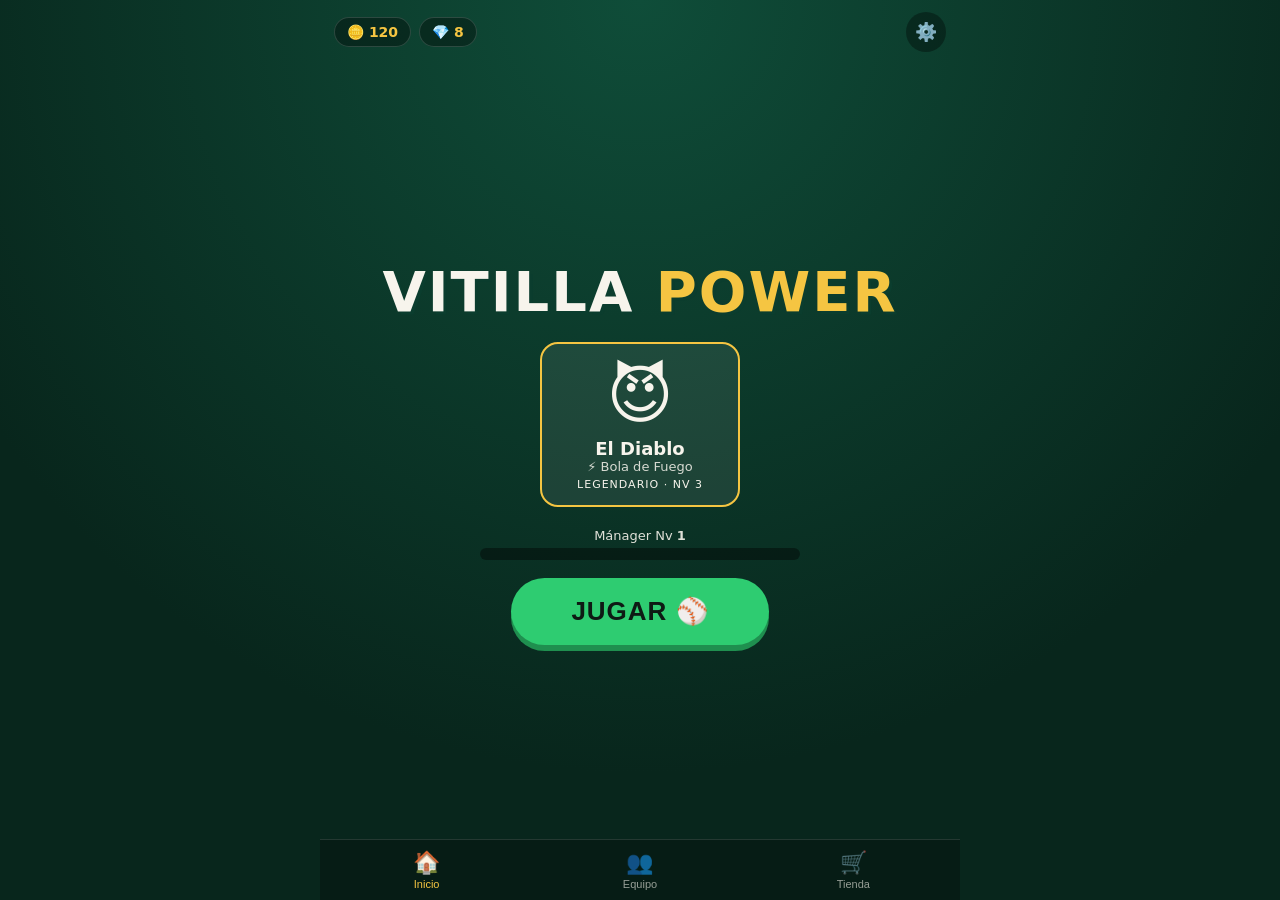
==== commit a1bd0ad6: "feat(prototipo): shell de juego F2P completo (hub, roster, tienda, resultados) Añade la estructura d" ====
--- a/prototype/web/index.html
+++ b/prototype/web/index.html
@@ -34,6 +34,87 @@
 .screen { display: none; flex: 1; min-height: 0; }
 .screen.active { display: flex; }
 
+/* ================= HUB (home / equipo / tienda) ================= */
+.screen.hub {
+  flex-direction: column;
+  max-width: 640px; width: 100%; margin: 0 auto;
+  padding: 0; overflow: hidden;
+}
+.hub-top {
+  display: flex; justify-content: space-between; align-items: center;
+  padding: 12px 14px; gap: 8px;
+}
+.chips { display: flex; gap: 8px; }
+.chip {
+  background: rgba(0,0,0,0.35); border: 1px solid rgba(255,255,255,0.15);
+  border-radius: 20px; padding: 6px 12px; font-size: 14px; font-weight: bold;
+}
+.chip b { color: var(--gold); }
+.icon-btn { background: rgba(0,0,0,0.35); border: none; color: #fff; border-radius: 50%;
+  width: 40px; height: 40px; font-size: 18px; cursor: pointer; }
+
+.hub-hero {
+  flex: 1; display: flex; flex-direction: column; align-items: center; justify-content: center;
+  gap: 18px; padding: 10px 18px; text-align: center;
+}
+.logo { margin: 0; font-size: clamp(30px, 9vw, 56px); letter-spacing: 2px; text-shadow: 3px 3px 0 var(--green-deep); }
+.logo span { color: var(--gold); }
+.captain {
+  background: rgba(255,255,255,0.08); border: 2px solid var(--gold); border-radius: 18px;
+  padding: 14px 22px; min-width: 200px;
+}
+.captain .cap-emoji { font-size: 64px; display: block; }
+.captain .cap-name { font-weight: bold; font-size: 18px; margin-top: 6px; }
+.captain .cap-skill { font-size: 13px; opacity: 0.85; }
+.captain .cap-rarity { font-size: 11px; text-transform: uppercase; letter-spacing: 1px; margin-top: 4px; }
+
+.level-wrap { width: min(320px, 80%); }
+.level-label { font-size: 13px; opacity: 0.9; }
+.xp-bar { height: 12px; background: rgba(0,0,0,0.4); border-radius: 8px; overflow: hidden; margin-top: 4px; }
+#xp-fill { height: 100%; width: 30%; background: linear-gradient(90deg, var(--green-light), var(--gold)); }
+
+.btn-play {
+  background: var(--green-light); color: var(--ink); border: none; border-radius: 50px;
+  font-size: 26px; font-weight: bold; letter-spacing: 1px; padding: 18px 60px; cursor: pointer;
+  box-shadow: 0 6px 0 #1f8f4f;
+}
+.btn-play:active { transform: translateY(4px); box-shadow: 0 2px 0 #1f8f4f; }
+
+.bottom-nav {
+  display: flex; border-top: 1px solid rgba(255,255,255,0.12); background: rgba(0,0,0,0.25);
+}
+.nav-btn {
+  flex: 1; background: none; border: none; color: var(--paper); opacity: 0.6;
+  padding: 10px 4px; font-size: 22px; cursor: pointer; display: flex; flex-direction: column; align-items: center; gap: 2px;
+}
+.nav-btn span { font-size: 11px; }
+.nav-btn.active { opacity: 1; color: var(--gold); }
+
+.hub-body { flex: 1; overflow-y: auto; padding: 8px 14px; }
+.hub-title { margin: 6px 0 2px; text-align: center; }
+.hub-sub { margin: 0 0 12px; text-align: center; opacity: 0.8; font-size: 14px; }
+
+/* Cartas de roster con rareza */
+.grid.roster { grid-template-columns: repeat(auto-fill, minmax(120px, 1fr)); }
+.card.rar-comun { border-color: #9aa4ad; }
+.card.rar-raro { border-color: #3aa0ff; }
+.card.rar-legendario { border-color: var(--gold); box-shadow: 0 0 12px rgba(245,197,66,0.4); }
+.card .lvl { font-size: 11px; background: rgba(0,0,0,0.4); border-radius: 8px; padding: 2px 6px; display: inline-block; margin-top: 4px; }
+.card .rar { font-size: 10px; text-transform: uppercase; letter-spacing: 1px; opacity: 0.8; margin-top: 3px; }
+
+/* ================= RESULTADOS ================= */
+.screen.results { align-items: center; justify-content: center; }
+.results-card {
+  background: rgba(0,0,0,0.4); border: 2px solid rgba(255,255,255,0.15); border-radius: 20px;
+  padding: 28px 26px; text-align: center; max-width: 380px; width: 88%;
+}
+.results-card h1 { margin: 0 0 8px; font-size: 38px; text-shadow: 2px 2px 0 var(--green-deep); }
+.results-card.win h1 { color: var(--gold); }
+.results-card.lose h1 { color: #ff7b7b; }
+.res-score { font-size: 26px; font-weight: bold; margin-bottom: 12px; }
+.res-reward { font-size: 16px; margin-bottom: 20px; opacity: 0.95; }
+.results-actions { display: flex; flex-direction: column; gap: 10px; }
+
 /* ---- Pantallas de selección (scrollables, portrait/landscape) ---- */
 .screen.select {
   flex-direction: column;
@@ -114,20 +195,56 @@
 @keyframes pulse { from { filter: brightness(1);} to { filter: brightness(1.6);} }
 
 #message {
-  position: absolute; left: 0; right: 0; top: 22%;
+  position: absolute; left: 0; right: 0; top: 30%;
   text-align: center; font-size: clamp(22px, 6vw, 40px); font-weight: bold;
   text-shadow: 2px 2px 0 rgba(0,0,0,0.5); pointer-events: none;
   transition: opacity .2s;
 }
 
-#btn-swing {
+#role-banner {
+  position: absolute; left: 0; right: 0; top: 76px;
+  text-align: center; font-size: clamp(15px, 4vw, 22px); font-weight: bold;
+  color: #fff; text-shadow: 1px 1px 0 rgba(0,0,0,0.6); pointer-events: none;
+}
+#role-banner .bat { color: #2ecc71; }
+#role-banner .pit { color: #ffd24a; }
+
+#btn-action {
   position: absolute; bottom: 18px; left: 50%; transform: translateX(-50%);
   background: var(--red); color: white; border: none; border-radius: 50px;
-  font-size: 24px; font-weight: bold; letter-spacing: 1px;
-  padding: 18px 48px; cursor: pointer; box-shadow: 0 6px 0 #9e2222;
-}
-#btn-swing:active { transform: translateX(-50%) translateY(4px); box-shadow: 0 2px 0 #9e2222; }
-#btn-swing:disabled { opacity: 0.5; }
+  font-size: 22px; font-weight: bold; letter-spacing: 1px;
+  padding: 18px 40px; cursor: pointer; box-shadow: 0 6px 0 #9e2222;
+  touch-action: none; min-width: 200px;
+}
+#btn-action:active { transform: translateX(-50%) translateY(4px); box-shadow: 0 2px 0 #9e2222; }
+#btn-action:disabled { opacity: 0.5; }
+#btn-action.pitching { background: #1f6feb; box-shadow: 0 6px 0 #14488f; }
+
+/* Controles de pícheo */
+#pitch-controls {
+  position: absolute; bottom: 86px; left: 50%; transform: translateX(-50%);
+  width: min(94%, 460px); display: flex; flex-direction: column; gap: 8px; align-items: center;
+}
+#pitch-controls.hidden { display: none; }
+#curve-row { display: flex; gap: 8px; flex-wrap: wrap; justify-content: center; }
+.curve-btn {
+  background: rgba(0,0,0,0.5); color: #fff; border: 2px solid transparent;
+  border-radius: 12px; padding: 10px 14px; font-size: 15px; font-weight: bold; cursor: pointer;
+}
+.curve-btn.selected { border-color: #ffd24a; background: rgba(255,210,74,0.25); }
+.curve-btn.power { background: rgba(245,197,66,0.25); }
+.curve-btn.power.armed { background: var(--gold); color: var(--ink); animation: pulse 0.6s infinite alternate; }
+.curve-btn:disabled { opacity: 0.4; cursor: not-allowed; }
+#charge-wrap {
+  width: 80%; height: 14px; background: rgba(0,0,0,0.5); border-radius: 8px; overflow: hidden;
+}
+#charge-fill { width: 0%; height: 100%; background: linear-gradient(90deg, #2ecc71, #ffd24a, #e23b3b); }
+
+@media (orientation: landscape) {
+  #btn-action { left: auto; right: 24px; transform: none; bottom: 20px; }
+  #btn-action:active { transform: translateY(4px); }
+  #pitch-controls { left: auto; right: 24px; transform: none; bottom: 88px; width: min(60%, 420px); }
+}
 
 #btn-quit {
   position: absolute; top: 10px; right: 10px;
@@ -142,6 +259,38 @@
   #btn-swing:active { transform: translateY(4px); }
 }
 
+/* Mini-diamante de bases */
+#diamond {
+  position: absolute; top: 78px; right: 12px;
+  width: 84px; height: 84px; transform: rotate(45deg);
+  pointer-events: none;
+}
+#diamond .base {
+  position: absolute; width: 26px; height: 26px; border-radius: 5px;
+  background: rgba(0,0,0,0.45); border: 2px solid rgba(255,255,255,0.5);
+}
+#diamond .bh { bottom: 0; right: 0; }
+#diamond .b1 { top: 0; right: 0; }
+#diamond .b2 { top: 0; left: 0; }
+#diamond .b3 { bottom: 0; left: 0; }
+#diamond .base.on { background: var(--gold); border-color: #fff; box-shadow: 0 0 8px var(--gold); }
+
+/* Botón de fildeo (defensa) */
+#btn-field-play {
+  position: absolute; bottom: 18px; left: 50%; transform: translateX(-50%);
+  background: #16a34a; color: #fff; border: none; border-radius: 50px;
+  font-size: 22px; font-weight: bold; padding: 18px 40px; cursor: pointer;
+  box-shadow: 0 6px 0 #0d6b30; touch-action: none; min-width: 200px;
+}
+#btn-field-play:active { transform: translateX(-50%) translateY(4px); box-shadow: 0 2px 0 #0d6b30; }
+#btn-field-play.hidden { display: none; }
+#btn-field-play.hot { animation: pulse 0.4s infinite alternate; }
+@media (orientation: landscape) {
+  #btn-field-play { left: auto; right: 24px; transform: none; bottom: 20px; }
+  #btn-field-play:active { transform: translateY(4px); }
+  #diamond { top: 12px; right: 12px; }
+}
+
 /* Aviso si WebGL/Three no carga */
 #webgl-error {
   position: absolute; inset: 0; display: none; align-items: center; justify-content: center;
@@ -153,20 +302,97 @@
 <body>
   <div id="app">
 
-    <!-- PANTALLA: PERSONAJE -->
-    <section id="screen-character" class="screen select active">
+    <!-- ===================== HOME / HUB ===================== -->
+    <section id="screen-home" class="screen hub active">
+      <header class="hub-top">
+        <div class="chips">
+          <span class="chip">🪙 <b id="coins">0</b></span>
+          <span class="chip">💎 <b id="gems">0</b></span>
+        </div>
+        <button id="btn-settings" class="icon-btn">⚙️</button>
+      </header>
+
+      <div class="hub-hero">
+        <h1 class="logo">VITILLA <span>POWER</span></h1>
+        <div id="captain-card" class="captain"></div>
+        <div class="level-wrap">
+          <span class="level-label">Mánager Nv <b id="mgr-level">1</b></span>
+          <div class="xp-bar"><div id="xp-fill"></div></div>
+        </div>
+        <button id="btn-play" class="btn-play">JUGAR ⚾</button>
+      </div>
+
+      <nav class="bottom-nav">
+        <button class="nav-btn active" data-nav="home">🏠<span>Inicio</span></button>
+        <button class="nav-btn" data-nav="team">👥<span>Equipo</span></button>
+        <button class="nav-btn" data-nav="shop">🛒<span>Tienda</span></button>
+      </nav>
+    </section>
+
+    <!-- ===================== EQUIPO / ROSTER ===================== -->
+    <section id="screen-team" class="screen hub">
+      <header class="hub-top">
+        <div class="chips"><span class="chip">🪙 <b class="coins">0</b></span><span class="chip">💎 <b class="gems">0</b></span></div>
+      </header>
+      <div class="hub-body">
+        <h2 class="hub-title">Tu Equipo</h2>
+        <p class="hub-sub">Elige tu bateador (capitán)</p>
+        <div id="team-grid" class="grid roster"></div>
+      </div>
+      <nav class="bottom-nav">
+        <button class="nav-btn" data-nav="home">🏠<span>Inicio</span></button>
+        <button class="nav-btn active" data-nav="team">👥<span>Equipo</span></button>
+        <button class="nav-btn" data-nav="shop">🛒<span>Tienda</span></button>
+      </nav>
+    </section>
+
+    <!-- ===================== TIENDA ===================== -->
+    <section id="screen-shop" class="screen hub">
+      <header class="hub-top">
+        <div class="chips"><span class="chip">🪙 <b class="coins">0</b></span><span class="chip">💎 <b class="gems">0</b></span></div>
+      </header>
+      <div class="hub-body">
+        <h2 class="hub-title">Tienda</h2>
+        <p class="hub-sub">Cofres, palos y vitillas — próximamente</p>
+        <div id="shop-grid" class="grid"></div>
+      </div>
+      <nav class="bottom-nav">
+        <button class="nav-btn" data-nav="home">🏠<span>Inicio</span></button>
+        <button class="nav-btn" data-nav="team">👥<span>Equipo</span></button>
+        <button class="nav-btn active" data-nav="shop">🛒<span>Tienda</span></button>
+      </nav>
+    </section>
+
+    <!-- ===================== MODO ===================== -->
+    <section id="screen-mode" class="screen select">
       <header class="topbar">
-        <h1>VITILLA <span>POWER</span></h1>
-        <p class="tagline">Selecciona tu personaje</p>
+        <h1>Modo de juego</h1>
+        <p class="tagline">Duelo de pícher vs. bateador</p>
       </header>
-      <div id="character-grid" class="grid"></div>
+      <div id="mode-grid" class="grid">
+        <div class="card" id="mode-cpu">
+          <span class="emoji">🤖</span><div class="name">vs Máquina</div>
+          <div class="desc">Pelea contra la CPU.</div>
+        </div>
+        <div class="card" id="mode-2p">
+          <span class="emoji">🧑‍🤝‍🧑</span><div class="name">2 Jugadores</div>
+          <div class="desc">Por turnos en el mismo dispositivo.</div>
+        </div>
+        <div class="card locked">
+          <span class="emoji">🌎</span><div class="name">Online 1v1</div>
+          <div class="desc">Próximamente</div><span class="badge" style="background:#777">🔒</span>
+        </div>
+        <div class="card locked">
+          <span class="emoji">🏆</span><div class="name">Torneo</div>
+          <div class="desc">Próximamente</div><span class="badge" style="background:#777">🔒</span>
+        </div>
+      </div>
       <div class="actions">
-        <button id="btn-random" class="btn ghost">🎲 Aleatorio</button>
-        <button id="btn-to-field" class="btn primary" disabled>Continuar →</button>
+        <button id="btn-mode-back" class="btn ghost">← Menú</button>
       </div>
     </section>
 
-    <!-- PANTALLA: CAMPO -->
+    <!-- ===================== CAMPO ===================== -->
     <section id="screen-field" class="screen select">
       <header class="topbar">
         <h1>Selecciona el campo</h1>
@@ -174,24 +400,57 @@
       </header>
       <div id="field-grid" class="grid"></div>
       <div class="actions">
-        <button id="btn-back-character" class="btn ghost">← Atrás</button>
+        <button id="btn-field-back" class="btn ghost">← Atrás</button>
         <button id="btn-to-game" class="btn primary" disabled>¡Jugar! ⚾</button>
       </div>
     </section>
 
-    <!-- PANTALLA: JUEGO 3D -->
+    <!-- ===================== JUEGO 3D ===================== -->
     <section id="screen-game" class="screen">
       <canvas id="game-canvas"></canvas>
+
       <div id="hud">
-        <div class="hud-item"><span class="hud-label">Carreras</span><span id="hud-runs">0</span></div>
+        <div class="hud-item"><span class="hud-label">Marcador</span><span id="hud-score">0–0</span></div>
+        <div class="hud-item"><span class="hud-label">Entrada</span><span id="hud-inning">1 ▲</span></div>
+        <div class="hud-item"><span class="hud-label">Cuenta</span><span id="hud-count">0-0</span></div>
         <div class="hud-item"><span class="hud-label">Outs</span><span id="hud-outs">0</span></div>
-        <div class="hud-item"><span class="hud-label">Gillas</span><span id="hud-gillas">0</span></div>
-        <div class="hud-item power" id="hud-power"><span class="hud-label">Power-up</span><span id="hud-power-val">—</span></div>
       </div>
+
+      <div id="diamond">
+        <div class="base b2"></div><div class="base b3"></div>
+        <div class="base b1"></div><div class="base bh"></div>
+      </div>
+
+      <div id="role-banner"></div>
       <div id="message"></div>
       <button id="btn-quit">Salir</button>
-      <button id="btn-swing">¡BATEAR!</button>
+
+      <div id="pitch-controls" class="hidden">
+        <div id="curve-row">
+          <button class="curve-btn" data-curve="left">⟲ Izq</button>
+          <button class="curve-btn selected" data-curve="straight">⟶ Recta</button>
+          <button class="curve-btn" data-curve="right">Der ⟳</button>
+          <button id="btn-pitch-power" class="curve-btn power">⚡ Poder</button>
+        </div>
+        <div id="charge-wrap"><div id="charge-fill"></div></div>
+      </div>
+
+      <button id="btn-field-play" class="hidden">🧤 ¡FILDEA!</button>
+      <button id="btn-action">¡BATEAR!</button>
       <div id="webgl-error"></div>
+    </section>
+
+    <!-- ===================== RESULTADO ===================== -->
+    <section id="screen-results" class="screen results">
+      <div class="results-card">
+        <h1 id="res-title">¡GANASTE!</h1>
+        <div id="res-score" class="res-score">0 – 0</div>
+        <div id="res-reward" class="res-reward"></div>
+        <div class="results-actions">
+          <button id="btn-rematch" class="btn primary">Revancha 🔁</button>
+          <button id="btn-menu" class="btn ghost">Menú 🏠</button>
+        </div>
+      </div>
     </section>
 
   </div>
@@ -216,15 +475,14 @@
 
 /* ---------- Datos ---------- */
 const CHARACTERS = [
-  { id: "diablo",  emoji: "😈", name: "El Diablo",   desc: "Palo legendario",         power: "Bola de Fuego",    color: 0xe23b3b, skin: 0x8d5524, shorts: 0x222831 },
-  { id: "tiguere", emoji: "😎", name: "El Tíguere",  desc: "Puro flow de esquina",    power: "Swing Doble",      color: 0x1f6feb, skin: 0xc68642, shorts: 0x1b1b1b },
-  { id: "capitan", emoji: "🧢", name: "El Capi",     desc: "El líder del cuadro",     power: "Ojo de Águila",    color: 0x2ecc71, skin: 0x5c3a1e, shorts: 0xf0f0f0 },
-  { id: "dona",    emoji: "💃", name: "La Doña",     desc: "No falla una",            power: "Cadera Caliente",  color: 0xff5fa2, skin: 0xe0ac69, shorts: 0x3a2e4d },
-  { id: "guaro",   emoji: "🍺", name: "El Guaro",    desc: "Pega con cualquier cosa", power: "Aplane Seguro",    color: 0xf5c542, skin: 0x7a4a21, shorts: 0x2d4739 },
-  { id: "flaco",   emoji: "🦴", name: "El Flaco",    desc: "Rápido como un rayo",     power: "Vitilla Freeze",   color: 0x9b59b6, skin: 0xa86b38, shorts: 0x222831 },
-  { id: "random",  emoji: "🎲", name: "Sorpresa",    desc: "Personaje aleatorio",     power: "???", isRandom: true },
-  { id: "create",  emoji: "📸", name: "Crea el tuyo", desc: "Avatar por selfie (próximamente)", power: "El tuyo", isCreate: true },
+  { id: "diablo",  emoji: "😈", name: "El Diablo",   desc: "Palo legendario",         power: "Bola de Fuego",    rarity: "legendario", level: 3, color: 0xe23b3b, skin: 0x8d5524, shorts: 0x222831 },
+  { id: "tiguere", emoji: "😎", name: "El Tíguere",  desc: "Puro flow de esquina",    power: "Swing Doble",      rarity: "raro",       level: 2, color: 0x1f6feb, skin: 0xc68642, shorts: 0x1b1b1b },
+  { id: "capitan", emoji: "🧢", name: "El Capi",     desc: "El líder del cuadro",     power: "Ojo de Águila",    rarity: "raro",       level: 2, color: 0x2ecc71, skin: 0x5c3a1e, shorts: 0xf0f0f0 },
+  { id: "dona",    emoji: "💃", name: "La Doña",     desc: "No falla una",            power: "Cadera Caliente",  rarity: "legendario", level: 3, color: 0xff5fa2, skin: 0xe0ac69, shorts: 0x3a2e4d },
+  { id: "guaro",   emoji: "🍺", name: "El Guaro",    desc: "Pega con cualquier cosa", power: "Aplane Seguro",    rarity: "comun",      level: 1, color: 0xf5c542, skin: 0x7a4a21, shorts: 0x2d4739 },
+  { id: "flaco",   emoji: "🦴", name: "El Flaco",    desc: "Rápido como un rayo",     power: "Vitilla Freeze",   rarity: "comun",      level: 1, color: 0x9b59b6, skin: 0xa86b38, shorts: 0x222831 },
 ];
+const RARITY_LABEL = { comun: "Común", raro: "Raro", legendario: "Legendario" };
 
 const FIELDS = [
   { id: "stadium",  emoji: "🏟️", name: "Baseball Stadium", desc: "Campo base del prototipo", sky: 0x8ecbff, grass: 0x3f9f4a },
@@ -233,64 +491,131 @@
   { id: "losrios",   emoji: "🌆", name: "Los Ríos",        desc: "Próximamente", locked: true },
 ];
 
-const state = { character: null, field: FIELDS[0] };
+const state = { character: null, field: FIELDS[0], mode: "cpu" };
+
+// Colores reales de vitillas (como en la foto de referencia): amarillo, verde, azul, lila
+const VITILLA_COLORS = [0xe8c84b, 0x6fa84a, 0x4fa3d1, 0x6e7bc8, 0x2f7fc0];
 
 function show(id) {
   document.querySelectorAll(".screen").forEach((s) => s.classList.remove("active"));
   document.getElementById(id).classList.add("active");
 }
 
-/* ---------- Selección de personaje ---------- */
-const characterGrid = document.getElementById("character-grid");
-const btnToField = document.getElementById("btn-to-field");
-
-function pickRandomPlayable() {
-  const playable = CHARACTERS.filter((c) => !c.isRandom && !c.isCreate);
-  return playable[Math.floor(Math.random() * playable.length)];
-}
-function renderCharacters() {
-  characterGrid.innerHTML = "";
+/* ============================================================
+   PERFIL / META (persistido en localStorage)
+   ============================================================ */
+const PROFILE_KEY = "vitillaPowerProfile";
+const profile = loadProfile();
+
+function loadProfile() {
+  const def = { coins: 120, gems: 8, level: 1, xp: 0, captainId: "diablo" };
+  try {
+    const raw = localStorage.getItem(PROFILE_KEY);
+    if (raw) return Object.assign(def, JSON.parse(raw));
+  } catch (e) { /* localStorage no disponible (file://) — usamos memoria */ }
+  return def;
+}
+function saveProfile() {
+  try { localStorage.setItem(PROFILE_KEY, JSON.stringify(profile)); } catch (e) { /* ignore */ }
+}
+function xpForLevel(lv) { return 100 + (lv - 1) * 60; }
+function grantRewards(coins, xp) {
+  profile.coins += coins; profile.xp += xp;
+  while (profile.xp >= xpForLevel(profile.level)) { profile.xp -= xpForLevel(profile.level); profile.level += 1; }
+  saveProfile();
+}
+
+/* ============================================================
+   HUB (home / equipo / tienda) + navegación
+   ============================================================ */
+function getCaptain() {
+  return CHARACTERS.find((c) => c.id === profile.captainId) || CHARACTERS[0];
+}
+function refreshCurrencies() {
+  document.getElementById("coins").textContent = profile.coins;
+  document.getElementById("gems").textContent = profile.gems;
+  document.querySelectorAll(".coins").forEach((e) => (e.textContent = profile.coins));
+  document.querySelectorAll(".gems").forEach((e) => (e.textContent = profile.gems));
+}
+function renderHome() {
+  refreshCurrencies();
+  const cap = getCaptain();
+  state.character = cap;
+  document.getElementById("captain-card").innerHTML =
+    '<span class="cap-emoji">' + cap.emoji + '</span>' +
+    '<div class="cap-name">' + cap.name + '</div>' +
+    '<div class="cap-skill">⚡ ' + cap.power + '</div>' +
+    '<div class="cap-rarity">' + RARITY_LABEL[cap.rarity] + ' · Nv ' + cap.level + '</div>';
+  document.getElementById("mgr-level").textContent = profile.level;
+  document.getElementById("xp-fill").style.width = Math.min(100, (profile.xp / xpForLevel(profile.level)) * 100) + "%";
+}
+function renderTeam() {
+  const grid = document.getElementById("team-grid");
+  grid.innerHTML = "";
   CHARACTERS.forEach((c) => {
     const card = document.createElement("div");
-    card.className = "card" + (c.isCreate ? " create" : "");
+    card.className = "card rar-" + c.rarity + (c.id === profile.captainId ? " selected" : "");
     card.innerHTML =
       '<span class="emoji">' + c.emoji + '</span>' +
       '<div class="name">' + c.name + '</div>' +
-      '<div class="desc">' + c.desc + '</div>' +
-      (c.isCreate ? '<span class="badge">SELFIE 📸</span>' : "");
-    card.addEventListener("click", () => selectCharacter(c, card));
-    characterGrid.appendChild(card);
+      '<div class="rar">' + RARITY_LABEL[c.rarity] + '</div>' +
+      '<span class="lvl">Nv ' + c.level + '</span>' +
+      '<div class="desc">⚡ ' + c.power + '</div>';
+    card.addEventListener("click", () => {
+      profile.captainId = c.id; saveProfile();
+      state.character = c;
+      renderTeam(); renderHome();
+    });
+    grid.appendChild(card);
   });
 }
-function selectCharacter(c, card) {
-  let chosen = c;
-  if (c.isRandom) chosen = pickRandomPlayable();
-  if (c.isCreate) {
-    alert("✨ Crea tu propio personaje con un SELFIE.\n\nPlanificado para una fase futura (GDD §11.2).\nPor ahora usarás un personaje del roster.");
-    chosen = pickRandomPlayable();
-  }
-  state.character = chosen;
-  document.querySelectorAll("#character-grid .card").forEach((el) => el.classList.remove("selected"));
-  if (c.isRandom || c.isCreate) {
-    const idx = CHARACTERS.indexOf(chosen);
-    if (characterGrid.children[idx]) characterGrid.children[idx].classList.add("selected");
-  } else card.classList.add("selected");
-  btnToField.disabled = false;
-}
-document.getElementById("btn-random").addEventListener("click", () => {
-  const chosen = pickRandomPlayable();
-  selectCharacter(chosen, characterGrid.children[CHARACTERS.indexOf(chosen)]);
+function renderShop() {
+  const grid = document.getElementById("shop-grid");
+  if (grid.childElementCount) return;
+  const items = [
+    { e: "📦", n: "Cofre de Vitillas", d: "Próximamente" },
+    { e: "🏏", n: "Pack de Palos", d: "Próximamente" },
+    { e: "🪙", n: "Monedas x500", d: "Próximamente" },
+    { e: "💎", n: "Gemas x50", d: "Próximamente" },
+  ];
+  items.forEach((it) => {
+    const card = document.createElement("div");
+    card.className = "card";
+    card.innerHTML = '<span class="emoji">' + it.e + '</span><div class="name">' + it.n + '</div><div class="desc">' + it.d + '</div>';
+    grid.appendChild(card);
+  });
+}
+
+// Navegación del hub (bottom nav)
+document.querySelectorAll(".nav-btn").forEach((b) => {
+  b.addEventListener("click", () => {
+    const nav = b.getAttribute("data-nav");
+    if (nav === "home") { renderHome(); show("screen-home"); }
+    else if (nav === "team") { renderTeam(); refreshCurrencies(); show("screen-team"); }
+    else if (nav === "shop") { renderShop(); refreshCurrencies(); show("screen-shop"); }
+  });
 });
-btnToField.addEventListener("click", () => show("screen-field"));
+document.getElementById("btn-settings").addEventListener("click", () => {
+  alert("Vitilla Power — prototipo\n\nAjustes próximamente.");
+});
+
+/* ---------- Flujo de partida: Jugar -> Modo -> Campo -> Juego ---------- */
+document.getElementById("btn-play").addEventListener("click", () => show("screen-mode"));
+document.getElementById("btn-mode-back").addEventListener("click", () => { renderHome(); show("screen-home"); });
+
+document.getElementById("mode-cpu").addEventListener("click", () => { state.mode = "cpu"; goField(); });
+document.getElementById("mode-2p").addEventListener("click", () => { state.mode = "2p"; goField(); });
+function goField() { renderFields(); show("screen-field"); }
 
 /* ---------- Selección de campo ---------- */
 const fieldGrid = document.getElementById("field-grid");
 const btnToGame = document.getElementById("btn-to-game");
 function renderFields() {
   fieldGrid.innerHTML = "";
+  btnToGame.disabled = !state.field;
   FIELDS.forEach((f) => {
     const card = document.createElement("div");
-    card.className = "card";
+    card.className = "card" + (state.field === f ? " selected" : "");
     card.style.opacity = f.locked ? 0.55 : 1;
     card.innerHTML =
       '<span class="emoji">' + f.emoji + '</span>' +
@@ -307,9 +632,30 @@
     fieldGrid.appendChild(card);
   });
 }
-document.getElementById("btn-back-character").addEventListener("click", () => show("screen-character"));
-document.getElementById("btn-to-game").addEventListener("click", () => { show("screen-game"); Game.start(); });
-document.getElementById("btn-quit").addEventListener("click", () => { Game.stop(); show("screen-character"); });
+document.getElementById("btn-field-back").addEventListener("click", () => show("screen-mode"));
+btnToGame.addEventListener("click", () => { show("screen-game"); Game.start(state.mode || "cpu"); });
+document.getElementById("btn-quit").addEventListener("click", () => { Game.stop(); renderHome(); show("screen-home"); });
+
+/* ---------- Resultados ---------- */
+function showResults(res) {
+  // res: { scores:[a,b], mode, humanWon (o null si empate/2p) }
+  const card = document.querySelector("#screen-results .results-card");
+  const s = res.scores;
+  let title, cls, reward;
+  if (s[0] === s[1]) { title = "¡EMPATE!"; cls = ""; reward = 25; }
+  else if (res.mode === "2p") { const w = s[0] > s[1] ? 1 : 2; title = "🏆 ¡Gana Jugador " + w + "!"; cls = "win"; reward = 40; }
+  else if (res.humanWon) { title = "🏆 ¡GANASTE!"; cls = "win"; reward = 60; }
+  else { title = "Perdiste 😔"; cls = "lose"; reward = 15; }
+  const xp = 20 + Math.max(s[0], s[1]) * 5;
+  grantRewards(reward, xp);
+  card.className = "results-card " + cls;
+  document.getElementById("res-title").textContent = title;
+  document.getElementById("res-score").textContent = s[0] + " – " + s[1];
+  document.getElementById("res-reward").innerHTML = "Recompensa: 🪙 <b>+" + reward + "</b> &nbsp; ⭐ <b>+" + xp + " XP</b>";
+  show("screen-results");
+}
+document.getElementById("btn-rematch").addEventListener("click", () => { show("screen-game"); Game.start(state.mode || "cpu"); });
+document.getElementById("btn-menu").addEventListener("click", () => { Game.stop(); renderHome(); show("screen-home"); });
 
 /* ============================================================
    JUEGO 3D
@@ -319,33 +665,54 @@
 const Game = (() => {
   const canvas = document.getElementById("game-canvas");
   const msgEl = document.getElementById("message");
-  const btnSwing = document.getElementById("btn-swing");
+  const btnAction = document.getElementById("btn-action");
+  const btnField = document.getElementById("btn-field-play");
   const errEl = document.getElementById("webgl-error");
-
-  const elRuns = document.getElementById("hud-runs");
+  const roleBanner = document.getElementById("role-banner");
+  const pitchControls = document.getElementById("pitch-controls");
+  const chargeFill = document.getElementById("charge-fill");
+  const btnPitchPower = document.getElementById("btn-pitch-power");
+
+  const elScore = document.getElementById("hud-score");
+  const elInning = document.getElementById("hud-inning");
+  const elCount = document.getElementById("hud-count");
   const elOuts = document.getElementById("hud-outs");
-  const elGillas = document.getElementById("hud-gillas");
-  const elPower = document.getElementById("hud-power");
-  const elPowerVal = document.getElementById("hud-power-val");
+  const baseEls = {
+    1: document.querySelector("#diamond .b1"),
+    2: document.querySelector("#diamond .b2"),
+    3: document.querySelector("#diamond .b3"),
+  };
 
   const FIELD_LEN = 18;
   const CAP_START_Z = -FIELD_LEN + 1;   // frente al pícher
   const CAP_END_Z = 3;                  // pasa el home
   const HIT_Z = 0;                       // punto ideal de contacto
-  const BASE_WIN = 1.5;                  // ventana (en unidades z)
-  const POWER_WIN_BONUS = 1.3;
-  const CAP_SPEED = 7.2;                 // unidades/seg (más lento que antes)
-  const SPEED_RAMP = 0.35;               // sube por conexión
-  const MAX_SPEED = 11;
+  const BASE_WIN = 1.25;                 // ventana de bateo (en unidades z)
+  const ZONE_HALF = 0.95;               // media anchura de la zona de strike (en x)
+  const BAT_POWER_BONUS = 1.2;          // power-up del bateador: amplía la ventana
+  const PITCH_POWER_PENALTY = 0.7;      // power-up del pícher: reduce la ventana
+  const CAP_SPEED = 7.2;                 // unidades/seg base
+  const MIN_SPEED = 6.0, MAX_SPEED = 11.5;
+  const OUTS_PER_HALF = 3;
+  const MAX_BALLS = 4;                   // 4ª bola = base por bolas
+  const MAX_STRIKES = 3;                 // 3er strike = ponche
+  const INNINGS = 3;                     // entradas por partido
+  const POWERS_PER_HALF = 2;            // usos de power-up por lado por media entrada
 
   let renderer, scene, camera, clock;
   let capMesh, capRig, capShadow, batter, pitcher;
   let swingT = -1, pitchT = -1;   // animaciones (-1 = inactiva)
   let raf = null, started = false;
 
-  let runs, gillas, powerUpActive, speed;
-  // estado de la vitilla: 'idle' | 'incoming' | 'hit' | 'done'
+  let speed;
+  // match = estado del duelo de 2 lados
+  let match = null;
+  // fase: 'intro' | 'pitchsetup' | 'incoming' | 'inplay' | 'over'
   let capState = "idle";
+  let charging = false, chargeVal = 0;   // carga de fuerza del pícheo (humano)
+  let pitchPowered = false;              // el lanzamiento actual lleva power-up del pícher
+  let cpuAct = { swing: false, swingZ: 99, take: false }; // plan de la CPU al batear
+  let field = null;                      // estado de la jugada de fildeo en curso
   // Física tipo frisbee: posición + velocidad + actitud (bank/pitch) + giro giroscópico
   let cap = {
     x: 0, y: 1.5, z: 0,
@@ -353,6 +720,7 @@
     spin: 0, spinRate: 26,       // giro sobre su propio eje (rad/s)
     bank: 0, pitch: 0,           // actitud del disco
     curveDir: 1, curveAmp: 2,    // curva lateral del lanzamiento (banana)
+    endX: 0,                     // x al cruzar el plato (define bola/strike)
     flutter: 0, phase: 0, prevX: 0
   };
   let swung = false;
@@ -402,7 +770,8 @@
     const home = new THREE.Mesh(new THREE.BoxGeometry(1, 0.1, 1), baseMat);
     home.position.set(0, 0.05, 0);
     scene.add(home);
-    [[-5.5, -5.5], [5.5, -5.5]].forEach(([x, z]) => {
+    // 1ra, 2da y 3ra (diamante completo estilo Baseball Clash)
+    [[5.5, -5.5], [0, -11], [-5.5, -5.5]].forEach(([x, z]) => {
       const b = new THREE.Mesh(new THREE.BoxGeometry(0.9, 0.1, 0.9), baseMat);
       b.position.set(x, 0.05, z);
       scene.add(b);
@@ -422,19 +791,21 @@
     mound.position.set(0, 0.15, -FIELD_LEN + 1);
     scene.add(mound);
 
-    // Vitilla (tapa tipo frisbee). capRig = actitud (bank/pitch); capMesh gira sobre su eje.
+    // Vitilla = TAPA real (tope abombado, ranura y falda más ancha abajo), revolucionando
+    // un perfil 2D (LatheGeometry). capRig = actitud (bank/pitch); capMesh gira sobre su eje.
     capRig = new THREE.Group();
+    const profile = [
+      [0.00, 0.00], [0.40, 0.00], [0.42, 0.045], [0.40, 0.085], [0.345, 0.105], // falda + ranura
+      [0.36, 0.125], [0.355, 0.30], [0.335, 0.36],                               // pared
+      [0.265, 0.42], [0.15, 0.45], [0.00, 0.46]                                  // hombro + tope abombado
+    ].map((p) => new THREE.Vector2(p[0], p[1]));
+    const capGeo = new THREE.LatheGeometry(profile, 36);
+    capGeo.translate(0, -0.23, 0);     // centrar verticalmente
+    capGeo.computeVertexNormals();
     capMesh = new THREE.Mesh(
-      new THREE.CylinderGeometry(0.42, 0.42, 0.12, 24),
-      new THREE.MeshStandardMaterial({ color: 0x2a7bff, emissive: 0x0a2a66, metalness: 0.2, roughness: 0.45 })
+      capGeo,
+      new THREE.MeshStandardMaterial({ color: 0x4fa3d1, roughness: 0.55, metalness: 0.05 })
     );
-    // borde (rim) para que se lea como disco/tapa
-    const rim = new THREE.Mesh(
-      new THREE.TorusGeometry(0.4, 0.06, 8, 24),
-      new THREE.MeshStandardMaterial({ color: 0x1657c8, roughness: 0.5 })
-    );
-    rim.rotation.x = Math.PI / 2;
-    capMesh.add(rim);
     capRig.add(capMesh);
     capRig.visible = false;
     scene.add(capRig);
@@ -467,9 +838,36 @@
 
     window.addEventListener("resize", onResize);
     window.addEventListener("orientationchange", onResize);
-    btnSwing.addEventListener("click", swing);
-    canvas.addEventListener("pointerdown", (e) => { e.preventDefault(); swing(); });
-    document.addEventListener("keydown", (e) => { if (e.code === "Space") { e.preventDefault(); swing(); } });
+
+    // Botón de acción: BATEAR (tap) cuando bateas; LANZAR (mantener y soltar) cuando pícheas.
+    btnAction.addEventListener("pointerdown", (e) => { e.preventDefault(); onActionDown(); });
+    btnAction.addEventListener("pointerup", (e) => { e.preventDefault(); onActionUp(); });
+    btnAction.addEventListener("pointerleave", () => { if (charging) onActionUp(); });
+    // Tap en el campo = batear (solo cuando bateas tú)
+    canvas.addEventListener("pointerdown", (e) => { e.preventDefault(); if (capState === "incoming" && humanBatting()) doSwing(); });
+    document.addEventListener("keydown", (e) => {
+      if (e.code === "Space") { e.preventDefault(); if (capState === "incoming" && humanBatting()) doSwing(); }
+    });
+
+    // Curvas del pícheo
+    document.querySelectorAll(".curve-btn[data-curve]").forEach((b) => {
+      b.addEventListener("click", () => {
+        document.querySelectorAll(".curve-btn[data-curve]").forEach((x) => x.classList.remove("selected"));
+        b.classList.add("selected");
+        const c = b.getAttribute("data-curve");
+        match.pitch.curveSel = c;
+      });
+    });
+    // Power-up del pícher (armar/desarmar el próximo lanzamiento)
+    btnPitchPower.addEventListener("click", () => {
+      if (capState !== "pitchsetup") return;
+      const side = match.pitchingSide;
+      if (match.powerUses[side] <= 0 && !match.pitch.armed) return;
+      match.pitch.armed = !match.pitch.armed;
+      btnPitchPower.classList.toggle("armed", match.pitch.armed);
+    });
+    // Fildeo (defensa): tocar dentro de la ventana para intentar el out
+    btnField.addEventListener("pointerdown", (e) => { e.preventDefault(); onFieldTap(); });
     return true;
   }
 
@@ -552,107 +950,412 @@
     camera.updateProjectionMatrix();
   }
 
-  /* ---------- Flujo de juego ---------- */
-  function start() {
+  /* ---------- Flujo de duelo (pícher vs. bateador, 2 lados) ---------- */
+  let actionMode = "none"; // 'continue' | 'pitch' | 'bat' | 'restart' | 'none'
+
+  function sideName(s) {
+    if (!match) return "";
+    if (match.mode === "cpu") return s === 0 ? "Tú" : "CPU";
+    return "Jugador " + (s + 1);
+  }
+  function sideIsHuman(s) { return match.mode === "2p" ? true : s === 0; }
+  function humanBatting() { return sideIsHuman(match.battingSide); }
+  function setRole(html) { roleBanner.innerHTML = html; }
+  function setMessage(txt, color) { msgEl.textContent = txt; msgEl.style.color = color || "#fff"; }
+  function showPitchControls() { pitchControls.classList.remove("hidden"); }
+  function hidePitchControls() { pitchControls.classList.add("hidden"); charging = false; chargeFill.style.width = "0%"; }
+
+  function start(mode) {
     if (!init()) return;
     setBatterAppearance(state.character || {});
-    // color de cielo/grama según campo
     scene.background = new THREE.Color((state.field && state.field.sky) || 0x8ecbff);
     const ground = scene.getObjectByName("ground");
     if (ground) ground.material.color.setHex((state.field && state.field.grass) || 0x3f9f4a);
 
-    runs = 0; gillas = 0; speed = CAP_SPEED; powerUpActive = false;
+    match = {
+      mode: mode || "cpu",
+      inning: 1, half: 0,
+      battingSide: 0, pitchingSide: 1,
+      scores: [0, 0], outs: 0,
+      balls: 0, strikes: 0,
+      bases: [false, false, false],   // corredores en 1ra, 2da, 3ra
+      powerUses: [POWERS_PER_HALF, POWERS_PER_HALF],
+      pitch: { curveSel: "straight", armed: false }
+    };
+    speed = CAP_SPEED;
     capState = "idle";
-    btnSwing.disabled = false;
-    btnSwing.textContent = "¡BATEAR!";
+    pitchPowered = false;
+    started = true;
+    onResize();
+    if (!raf) loop();
     updateHUD();
-    setMessage("¡Dale a la vitilla! 🥎", "#fff");
-    onResize();
-    started = true;
-    if (!raf) loop();
-    setTimeout(nextPitch, 1000);
+    beginHalf();
   }
   function stop() { started = false; if (raf) { cancelAnimationFrame(raf); raf = null; } }
 
-  function updateHUD() {
-    elRuns.textContent = runs;
-    elOuts.textContent = gillas;
-    elGillas.textContent = gillas;
-    elPowerVal.textContent = powerUpActive ? ((state.character && state.character.power) || "¡Listo!") : "—";
-    elPower.classList.toggle("active", powerUpActive);
-  }
-  function setMessage(txt, color) { msgEl.textContent = txt; msgEl.style.color = color || "#fff"; }
-
-  function nextPitch() {
+  // Botones inferiores (solo uno visible a la vez)
+  function showActionBtn() { btnField.classList.add("hidden"); btnAction.style.display = ""; }
+  function showFieldBtn() { btnAction.style.display = "none"; btnField.classList.remove("hidden"); }
+  function hideBottomBtns() { btnField.classList.add("hidden"); btnAction.style.display = "none"; }
+
+  function resetCount() { match.balls = 0; match.strikes = 0; }
+
+  function beginHalf() {
+    match.battingSide = match.half === 0 ? 0 : 1;
+    match.pitchingSide = 1 - match.battingSide;
+    match.outs = 0;
+    resetCount();
+    match.bases = [false, false, false];
+    match.powerUses = [POWERS_PER_HALF, POWERS_PER_HALF];
+    capState = "intro";
+    hidePitchControls();
+    capRig.visible = false; capShadow.visible = false;
+    showActionBtn();
+    updateHUD();
+    const bn = sideName(match.battingSide), pn = sideName(match.pitchingSide);
+    setRole('<span class="bat">🏏 ' + bn + ' batea</span> &nbsp;·&nbsp; <span class="pit">🥏 ' + pn + ' pichea</span>');
+    setMessage("Entrada " + match.inning + (match.half === 0 ? " (alta)" : " (baja)"), "#fff");
+    btnAction.classList.remove("pitching");
+    btnAction.textContent = "Continuar ▶";
+    btnAction.disabled = false;
+    actionMode = "continue";
+  }
+
+  function preparePitch() {
     if (!started) return;
-    if (gillas >= 3) return gameOver();
-    powerUpActive = gillas === 2;
+    capState = "pitchsetup";
+    match.pitch.armed = false;
+    btnPitchPower.classList.remove("armed");
     swung = false;
+    field = null;
+    showActionBtn();
+    setMessage("", "#fff");
+    if (sideIsHuman(match.pitchingSide)) {
+      showPitchControls();
+      btnPitchPower.disabled = match.powerUses[match.pitchingSide] <= 0;
+      setRole('<span class="pit">🥏 ' + sideName(match.pitchingSide) + ': elige curva y MANTÉN para lanzar</span>');
+      btnAction.classList.add("pitching");
+      btnAction.textContent = "LANZAR";
+      btnAction.disabled = false;
+      actionMode = "pitch";
+    } else {
+      hidePitchControls();
+      setRole('<span class="pit">🥏 ' + sideName(match.pitchingSide) + ' prepara el pícheo…</span>');
+      btnAction.classList.remove("pitching");
+      btnAction.textContent = "Esperando…";
+      btnAction.disabled = true;
+      actionMode = "none";
+      const p = cpuChoosePitch();
+      setTimeout(() => { if (capState === "pitchsetup") throwPitch(p); }, 750);
+    }
+    updateHUD();
+  }
+
+  function cpuChoosePitch() {
+    const usePower = match.powerUses[match.pitchingSide] > 0 && Math.random() < 0.35;
+    const amp = 1.0 + Math.random() * 1.4 + (usePower ? 0.9 : 0);
+    const spd = MIN_SPEED + Math.random() * (MAX_SPEED - MIN_SPEED) * 0.8;
+    // la CPU mayormente busca la zona, a veces tira bola
+    const endX = Math.random() < 0.7 ? (Math.random() - 0.5) * 1.4 : (Math.random() < 0.5 ? -1 : 1) * (ZONE_HALF + 0.4 + Math.random());
+    return { curveDir: Math.random() < 0.5 ? -1 : 1, curveAmp: amp, speed: spd, powered: usePower, endX: endX };
+  }
+
+  function humanThrow() {
+    const sel = match.pitch.curveSel || "straight";
+    const dir = sel === "left" ? -1 : 1;
+    const amp = sel === "straight" ? (0.3 + Math.random() * 0.3) : (1.8 + Math.random() * 0.8);
+    const spd = MIN_SPEED + chargeVal * (MAX_SPEED - MIN_SPEED);
+    const powered = match.pitch.armed && match.powerUses[match.pitchingSide] > 0;
+    // La precisión depende de la carga: carga media = puntería; sobrecarga = salvaje (se va a bola)
+    const wild = Math.max(0, chargeVal - 0.75) * 3.2 * (Math.random() - 0.5) * 2;
+    const bias = sel === "left" ? -0.45 : sel === "right" ? 0.45 : 0;   // pinta la esquina
+    const endX = bias + wild + (Math.random() - 0.5) * 0.3;
+    throwPitch({ curveDir: dir, curveAmp: amp + (powered ? 0.9 : 0), speed: spd, powered: powered, endX: endX });
+  }
+
+  function throwPitch(p) {
+    hidePitchControls();
+    if (p.powered) match.powerUses[match.pitchingSide] = Math.max(0, match.powerUses[match.pitchingSide] - 1);
+    pitchPowered = !!p.powered;
+    speed = THREE.MathUtils.clamp(p.speed, MIN_SPEED, MAX_SPEED);
     capState = "incoming";
-    cap.z = CAP_START_Z;
-    cap.x = 0; cap.prevX = 0;
+    swung = false;
+    cap.z = CAP_START_Z; cap.x = 0; cap.prevX = 0;
     cap.phase = Math.random() * Math.PI * 2;
     cap.spinRate = 24 + Math.random() * 8;
-    cap.curveDir = Math.random() < 0.5 ? -1 : 1;
-    // amplitud de la curva: menos con power-up (más fácil de leer)
-    cap.curveAmp = (powerUpActive ? 0.9 : 1.7) + Math.random() * 1.0;
-    cap.flutter = (powerUpActive ? 0.05 : 0.12) + Math.random() * 0.06;
-    capRig.visible = true;
-    capShadow.visible = true;
-    pitchT = 0;   // anima el brazo del pícher
-    setMessage(powerUpActive ? ("⚡ ¡POWER-UP! " + state.character.power) : "", powerUpActive ? "#f5c542" : "#fff");
+    cap.curveDir = p.curveDir;
+    cap.curveAmp = p.curveAmp;
+    cap.endX = THREE.MathUtils.clamp(p.endX || 0, -2.4, 2.4);
+    cap.flutter = (pitchPowered ? 0.16 : 0.1) + Math.random() * 0.05;
+    capMesh.material.color.setHex(pitchPowered ? 0xff5a2a : VITILLA_COLORS[Math.floor(Math.random() * VITILLA_COLORS.length)]);
+    capMesh.material.emissive.setHex(pitchPowered ? 0x7a1500 : 0x000000);
+    capRig.visible = true; capShadow.visible = true;
+    pitchT = 0;
+
+    const bn = sideName(match.battingSide);
+    setRole('<span class="bat">🏏 ¡Batea ' + bn + '!</span>' + (pitchPowered ? ' &nbsp;<span class="pit">⚡ pícheo con poder</span>' : ''));
+    if (sideIsHuman(match.battingSide)) {
+      showActionBtn();
+      btnAction.classList.remove("pitching");
+      btnAction.textContent = "¡BATEAR!";
+      btnAction.disabled = false;
+      actionMode = "bat";
+    } else {
+      hideBottomBtns();
+      actionMode = "none";
+      cpuPlanBat();
+    }
     updateHUD();
   }
-  function currentWin() { return BASE_WIN + (powerUpActive ? POWER_WIN_BONUS : 0); }
-
-  function swing() {
+
+  function cpuPlanBat() {
+    const inZone = Math.abs(cap.endX) <= ZONE_HALF;
+    const swingProb = inZone ? 0.86 : 0.34;
+    if (Math.random() < swingProb) {
+      cpuAct.swing = true; cpuAct.take = false;
+      const diff = 0.45 + cap.curveAmp * 0.12 + (speed - MIN_SPEED) * 0.06 + (pitchPowered ? 0.45 : 0);
+      cpuAct.swingZ = (Math.random() - 0.5) * 2 * diff;
+    } else {
+      cpuAct.swing = false; cpuAct.take = true; cpuAct.swingZ = 99;
+    }
+  }
+
+  // Power-up del bateador: disponible en el 3er turno (al llegar a 2 outs)
+  function batterPower() {
+    return match.outs === OUTS_PER_HALF - 1 && match.powerUses[match.battingSide] > 0;
+  }
+  function currentWin() {
+    let w = BASE_WIN;
+    if (batterPower()) w += BAT_POWER_BONUS;
+    if (pitchPowered) w -= PITCH_POWER_PENALTY;
+    return Math.max(0.7, w);
+  }
+
+  /* ---------- Bateo: contacto y resolución ---------- */
+  function doSwing() {
     if (capState !== "incoming" || swung) return;
     swung = true;
-    swingT = 0;   // anima el swing del bateador
+    swingT = 0;
+    if (batterPower()) match.powerUses[match.battingSide] = Math.max(0, match.powerUses[match.battingSide] - 1);
     const d = Math.abs(cap.z - HIT_Z);
     const win = currentWin();
-    if (d <= win * 0.33) launchHit("¡JONRÓN! 💥", "#f5c542", 2, 16);
-    else if (d <= win * 0.75) launchHit("¡HIT! ⚾", "#2ecc71", 1, 10);
-    else if (d <= win) { setMessage("Foul… 😬", "#ffd27f"); endBall(false, 800); }
-    else gilla("¡GILLA! 🚫 Abanicaste");
-  }
-
-  function launchHit(txt, color, addRuns, power) {
-    runs += addRuns;
-    speed = Math.min(speed + SPEED_RAMP, MAX_SPEED);
-    powerUpActive = false;
-    capState = "hit";
-    // arranca desde donde estaba la vitilla y sale planeando hacia el outfield
-    cap.x = capRig.position.x; cap.y = capRig.position.y; cap.z = capRig.position.z;
+    if (d > win) return addStrike(true);                 // abanicó y falló
+    if (d > win * 0.85) return foul();                    // foul (borde del contacto)
+    const p = 1 - d / (win * 0.85);                       // calidad de contacto 0..1
+    resolveInPlay(p);
+  }
+
+  function takePitch() {
+    if (capState !== "incoming" || swung) return;
+    swung = true;
+    capState = "dead";
+    capRig.visible = false; capShadow.visible = false;
+    if (Math.abs(cap.endX) <= ZONE_HALF) addStrike(false);   // strike cantado
+    else addBall();                                          // bola
+  }
+
+  function foul() {
+    capState = "dead";
+    capRig.visible = false; capShadow.visible = false;
+    if (match.strikes < 2) match.strikes += 1;
+    setMessage("Foul… 😬", "#ffd27f");
+    updateHUD();
+    nextPitchDelay(850);
+  }
+
+  function addStrike(swinging) {
+    match.strikes += 1;
+    pitchPowered = false;
+    if (match.strikes >= MAX_STRIKES) {
+      match.outs += 1;
+      setMessage(swinging ? "¡PONCHE! 🚫 Abanicó" : "¡Strike cantado — PONCHE! 🚫", "#e23b3b");
+      resetCount(); updateHUD();
+      finishAtBat(1100);
+    } else {
+      setMessage(swinging ? "¡Strike! (abanicó)" : "¡Strike cantado!", "#ffd27f");
+      updateHUD();
+      nextPitchDelay(850);
+    }
+  }
+  function addBall() {
+    match.balls += 1;
+    pitchPowered = false;
+    if (match.balls >= MAX_BALLS) { walk(); return; }
+    setMessage("Bola " + match.balls, "#9fd0ff");
+    updateHUD();
+    nextPitchDelay(800);
+  }
+  function walk() {
+    // base por bolas: el bateador va a 1ra; empuja corredores forzados
+    let runs = 0;
+    if (match.bases[0]) {
+      if (match.bases[1]) {
+        if (match.bases[2]) runs += 1;   // bases llenas -> anota el de 3ra
+        match.bases[2] = true;
+      }
+      match.bases[1] = true;
+    }
+    match.bases[0] = true;
+    if (runs) match.scores[match.battingSide] += runs;
+    setMessage("¡Base por bolas! 🚶" + (runs ? "  +" + runs : ""), "#9fd0ff");
+    resetCount(); updateHUD(); updateBasesUI();
+    finishAtBat(1100);
+  }
+
+  function resolveInPlay(p) {
+    pitchPowered = false;
+    // batazo en juego: vuela al jardín (visual)
+    launchBallInPlay(p);
+    if (p >= 0.92) return homeRun();
+    let playType, basesIfSafe;
+    if (p >= 0.7) { playType = "line"; basesIfSafe = p >= 0.82 ? 2 : 1; }
+    else if (p >= 0.42) { playType = "fly"; basesIfSafe = 1; }
+    else { playType = "ground"; basesIfSafe = 1; }
+    startFielding(playType, basesIfSafe);
+  }
+
+  function homeRun() {
+    let runs = 1;
+    match.bases.forEach((o) => { if (o) runs += 1; });
+    match.bases = [false, false, false];
+    match.scores[match.battingSide] += runs;
+    setMessage("¡JONRÓN! 💥  +" + runs, "#f5c542");
+    resetCount(); updateHUD(); updateBasesUI();
+    finishAtBat(1500);
+  }
+
+  function launchBallInPlay(p) {
+    capState = "inplay";
+    cap.x = capRig.position.x; cap.y = Math.max(1.2, capRig.position.y); cap.z = capRig.position.z;
     cap.prevX = cap.x;
     cap.curveDir = Math.random() < 0.5 ? -1 : 1;
-    cap.vz = -power;                                   // hacia el jardín
-    cap.vx = cap.curveDir * (2 + Math.random() * 3);   // curva del batazo
-    cap.vy = power * 0.55;                              // elevación inicial
+    const power = 8 + p * 10;
+    cap.vz = -power; cap.vx = cap.curveDir * (2 + Math.random() * 3); cap.vy = power * 0.5;
     cap.spinRate = 30;
-    setMessage(txt, color);
-    updateHUD();
-    endBall(true, 1300);
-  }
-  function gilla(txt) {
-    gillas += 1; powerUpActive = false; capState = "done";
+    capRig.visible = true; capShadow.visible = true;
+  }
+
+  /* ---------- Fildeo (ambos lados juegan la defensa) ---------- */
+  function startFielding(playType, basesIfSafe) {
+    const defense = match.pitchingSide;
+    const cfg = {
+      ground: { win: 1150, cpu: 0.82, out: "¡OUT! Rolling fildeado 🧤" },
+      fly:    { win: 950,  cpu: 0.70, out: "¡OUT! Elevado atrapado 🧤" },
+      line:   { win: 700,  cpu: 0.50, out: "¡OUT! Línea atrapada 🧤" }
+    }[playType];
+    field = { playType: playType, basesIfSafe: basesIfSafe, resolved: false, out: cfg.out };
+    setRole('<span class="pit">🧤 Defensa: ' + sideName(defense) + '</span>');
+    if (sideIsHuman(defense)) {
+      showFieldBtn();
+      btnField.classList.add("hot");
+      setMessage("¡FILDEA a tiempo! 🧤", "#fff");
+      field.timer = setTimeout(() => resolveField(false), cfg.win);   // no fildeó a tiempo
+    } else {
+      hideBottomBtns();
+      setMessage("La defensa persigue la vitilla…", "#fff");
+      field.timer = setTimeout(() => resolveField(Math.random() < cfg.cpu), 650 + Math.random() * 500);
+    }
+  }
+  function onFieldTap() {
+    if (!field || field.resolved) return;
+    if (!sideIsHuman(match.pitchingSide)) return;
+    resolveField(true);
+  }
+  function resolveField(success) {
+    if (!field || field.resolved) return;
+    field.resolved = true;
+    if (field.timer) clearTimeout(field.timer);
+    btnField.classList.remove("hot");
+    hideBottomBtns();
     capRig.visible = false; capShadow.visible = false;
-    setMessage(txt, "#e23b3b");
-    updateHUD();
-    if (gillas >= 3) setTimeout(gameOver, 900); else setTimeout(nextPitch, 1000);
-  }
-  function endBall(wasHit, delay) {
-    if (!wasHit) { capState = "done"; capRig.visible = false; capShadow.visible = false; }
-    setTimeout(() => { if (capState !== "incoming") nextPitch(); }, delay);
-  }
-
-  function gameOver() {
-    capState = "done"; capRig.visible = false; capShadow.visible = false;
-    btnSwing.disabled = false;
-    setMessage("⚾ ¡FUERA! Carreras: " + runs, "#fff");
-    btnSwing.textContent = "JUGAR OTRA VEZ";
-    const restart = () => { btnSwing.removeEventListener("click", restart); start(); };
-    btnSwing.addEventListener("click", restart, { once: true });
+    if (success) applyPlay(0, true, field.out);
+    else applyPlay(field.basesIfSafe, false, null);
+    field = null;
+  }
+
+  function applyPlay(basesGained, isOut, outMsg) {
+    if (isOut) {
+      match.outs += 1;
+      setMessage(outMsg || "¡OUT! 🧤", "#e23b3b");
+    } else {
+      const runs = advanceRunners(basesGained);
+      const label = basesGained >= 3 ? "¡TRIPLE!" : basesGained === 2 ? "¡DOBLE!" : "¡HIT!";
+      setMessage(label + " ⚾" + (runs ? "  +" + runs : ""), "#2ecc71");
+    }
+    resetCount(); updateHUD(); updateBasesUI();
+    finishAtBat(1200);
+  }
+
+  // Avanza corredores (y el bateador) N bases; devuelve carreras anotadas
+  function advanceRunners(n) {
+    const runners = [];
+    for (let b = 3; b >= 1; b--) if (match.bases[b - 1]) runners.push(b);
+    match.bases = [false, false, false];
+    let runs = 0;
+    runners.forEach((pos) => { const np = pos + n; if (np >= 4) runs += 1; else match.bases[np - 1] = true; });
+    if (n >= 4) runs += 1; else if (n >= 1) match.bases[n - 1] = true;   // bateador
+    match.scores[match.battingSide] += runs;
+    return runs;
+  }
+
+  function nextPitchDelay(ms) {
+    setTimeout(() => { if (started && capState !== "over") preparePitch(); }, ms);
+  }
+  function finishAtBat(ms) {
+    setTimeout(() => {
+      if (!started) return;
+      if (match.outs >= OUTS_PER_HALF) endHalf();
+      else preparePitch();
+    }, ms);
+  }
+
+  function endHalf() {
+    hidePitchControls(); hideBottomBtns();
+    match.half += 1;
+    if (match.half >= 2) {
+      match.half = 0;
+      match.inning += 1;
+      if (match.inning > INNINGS) return endMatch();
+    }
+    beginHalf();
+  }
+
+  function endMatch() {
+    capState = "over";
+    started = false;
+    capRig.visible = false; capShadow.visible = false;
+    hidePitchControls(); hideBottomBtns();
+    setRole(""); setMessage("", "#fff");
+    const s = match.scores.slice();
+    // pasa a la pantalla de resultados (con recompensas)
+    showResults({ scores: s, mode: match.mode, humanWon: s[0] > s[1] });
+  }
+
+  function updateBasesUI() {
+    [1, 2, 3].forEach((b) => { if (baseEls[b]) baseEls[b].classList.toggle("on", !!match.bases[b - 1]); });
+  }
+  function updateHUD() {
+    if (!match) return;
+    elScore.textContent = match.scores[0] + "–" + match.scores[1];
+    elInning.textContent = match.inning + (match.half === 0 ? " ▲" : " ▼");
+    elCount.textContent = match.balls + "-" + match.strikes;
+    elOuts.textContent = match.outs;
+    updateBasesUI();
+  }
+
+  /* ---------- Botón de acción (según el rol) ---------- */
+  function onActionDown() {
+    if (actionMode === "pitch" && capState === "pitchsetup") { charging = true; chargeVal = 0; }
+    else if (actionMode === "bat") { doSwing(); }
+  }
+  function onActionUp() {
+    if (actionMode === "pitch" && charging) {
+      charging = false; btnAction.disabled = true; actionMode = "none"; humanThrow();
+    } else if (actionMode === "continue") {
+      actionMode = "none"; btnAction.disabled = true; preparePitch();
+    } else if (actionMode === "restart") {
+      actionMode = "none"; start(match.mode);
+    }
   }
 
   /* Coloca y orienta el disco como un frisbee: gira sobre su eje, se inclina (bank)
@@ -691,8 +1394,17 @@
       // planeo de frisbee: sube un poco y cae suave hacia el plato
       cap.y = 1.55 + Math.sin(sc * Math.PI) * 0.5 - sc * 0.5;
       applyDiscTransform(dt);
-      if (cap.z >= CAP_END_Z && !swung) gilla("¡GILLA! 🚫 La dejaste pasar");
-    } else if (capState === "hit") {
+      if (!swung) {
+        if (!sideIsHuman(match.battingSide)) {
+          // CPU al bate: abanica en su z objetivo, o deja pasar (take) al cruzar el plato
+          if (cpuAct.swing && cap.z >= cpuAct.swingZ) doSwing();
+          else if (cap.z >= CAP_END_Z) takePitch();
+        } else if (cap.z >= CAP_END_Z) {
+          // el humano no abanicó -> la deja pasar (bola o strike cantado)
+          takePitch();
+        }
+      }
+    } else if (capState === "inplay") {
       cap.prevX = cap.x;
       const speedH = Math.hypot(cap.vx, cap.vz);
       const lift = Math.min(speedH * 0.95, 17);   // sustentación tipo frisbee
@@ -720,17 +1432,28 @@
       else pitcher.throwArm.rotation.x = -Math.sin(pitchT * Math.PI) * 2.2;
     }
 
+    // Carga de fuerza del pícheo (humano manteniendo LANZAR)
+    if (charging) {
+      chargeVal = Math.min(1, chargeVal + dt * 1.1);
+      chargeFill.style.width = (chargeVal * 100).toFixed(0) + "%";
+    }
+
     renderer.render(scene, camera);
   }
 
   return { start: start, stop: stop,
-           _debug: { capZ: () => cap.z, st: () => capState } };
+           _debug: {
+             capZ: () => cap.z, st: () => capState, action: () => actionMode,
+             match: () => match, swung: () => swung,
+             field: () => field, cpuAct: () => cpuAct,
+             sim: (basesInit, n) => { match.bases = basesInit.slice(); const before = match.scores[match.battingSide];
+               const r = advanceRunners(n); const res = { bases: match.bases.slice(), runs: r }; match.scores[match.battingSide] = before; return res; }
+           } };
 })();
 
 /* ---------- Init ---------- */
-renderCharacters();
-renderFields();
-show("screen-character");
+renderHome();
+show("screen-home");
 
   </script>
 </body>
